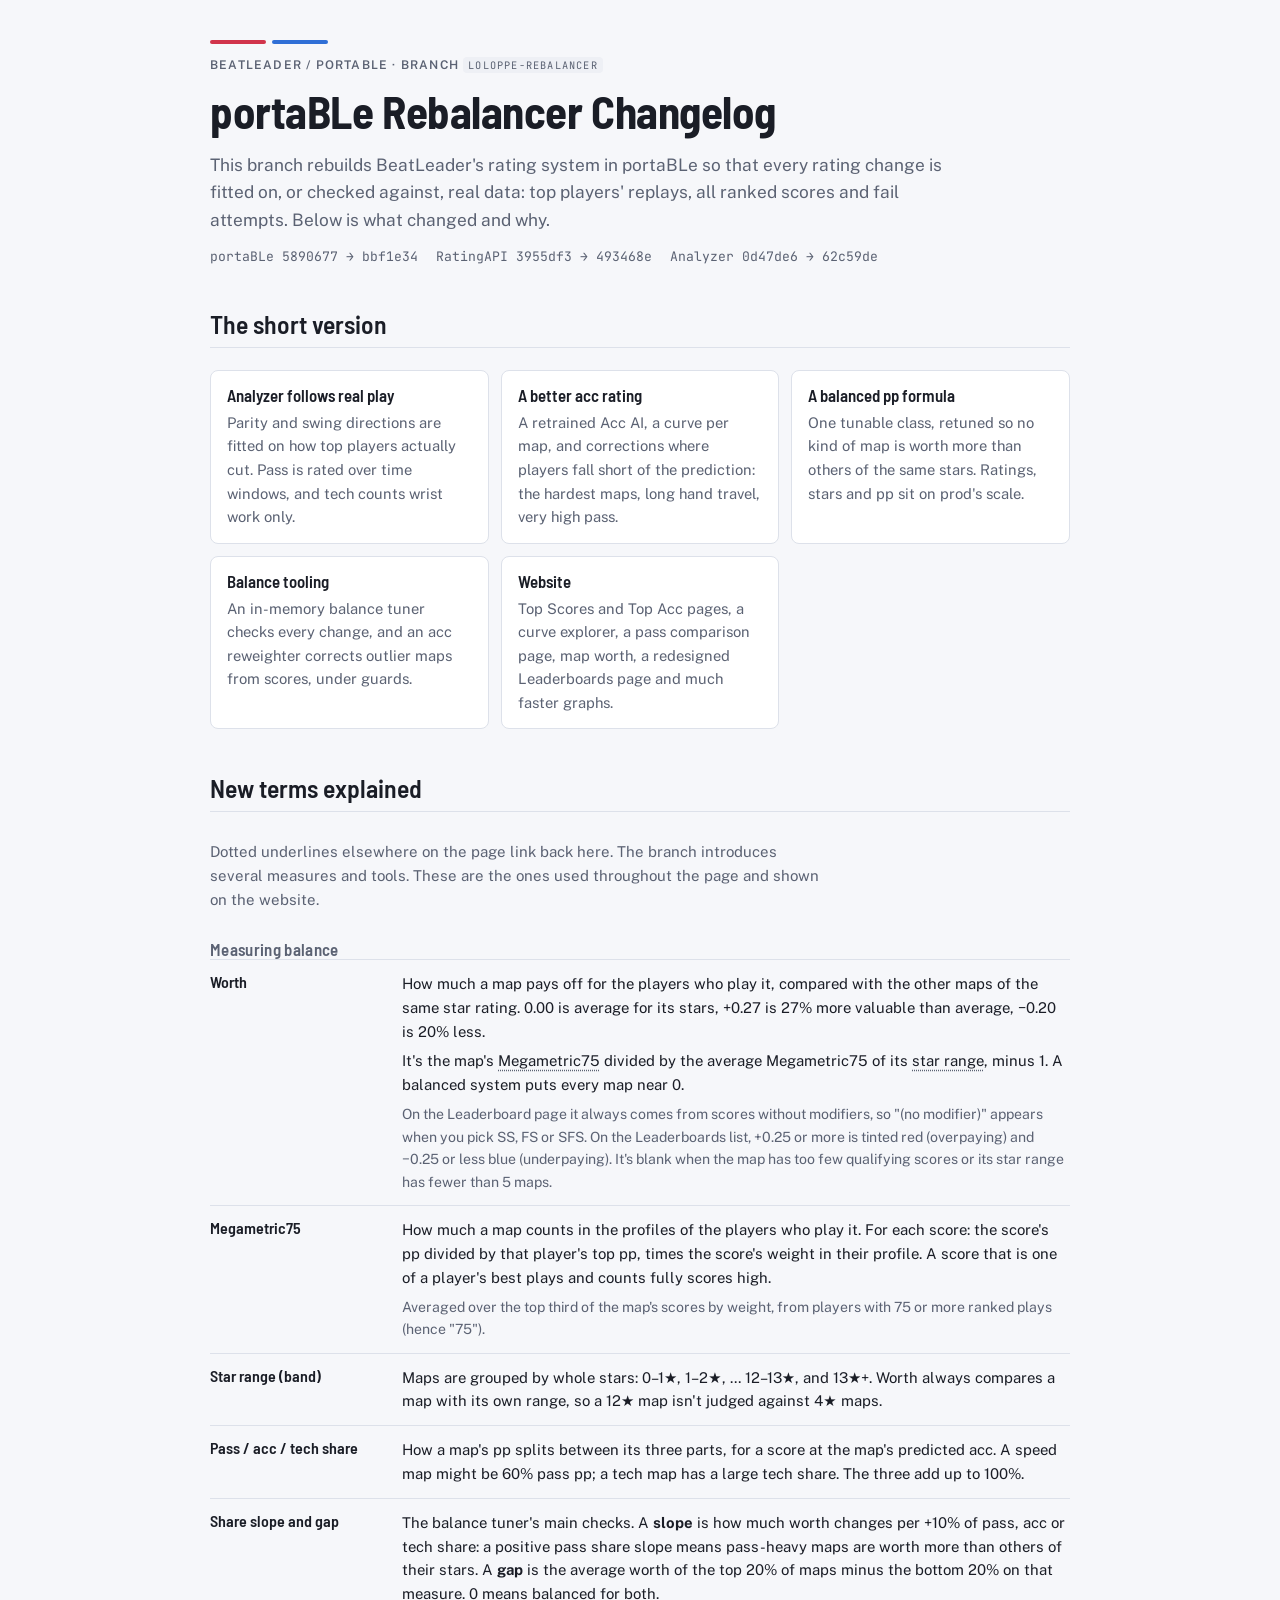
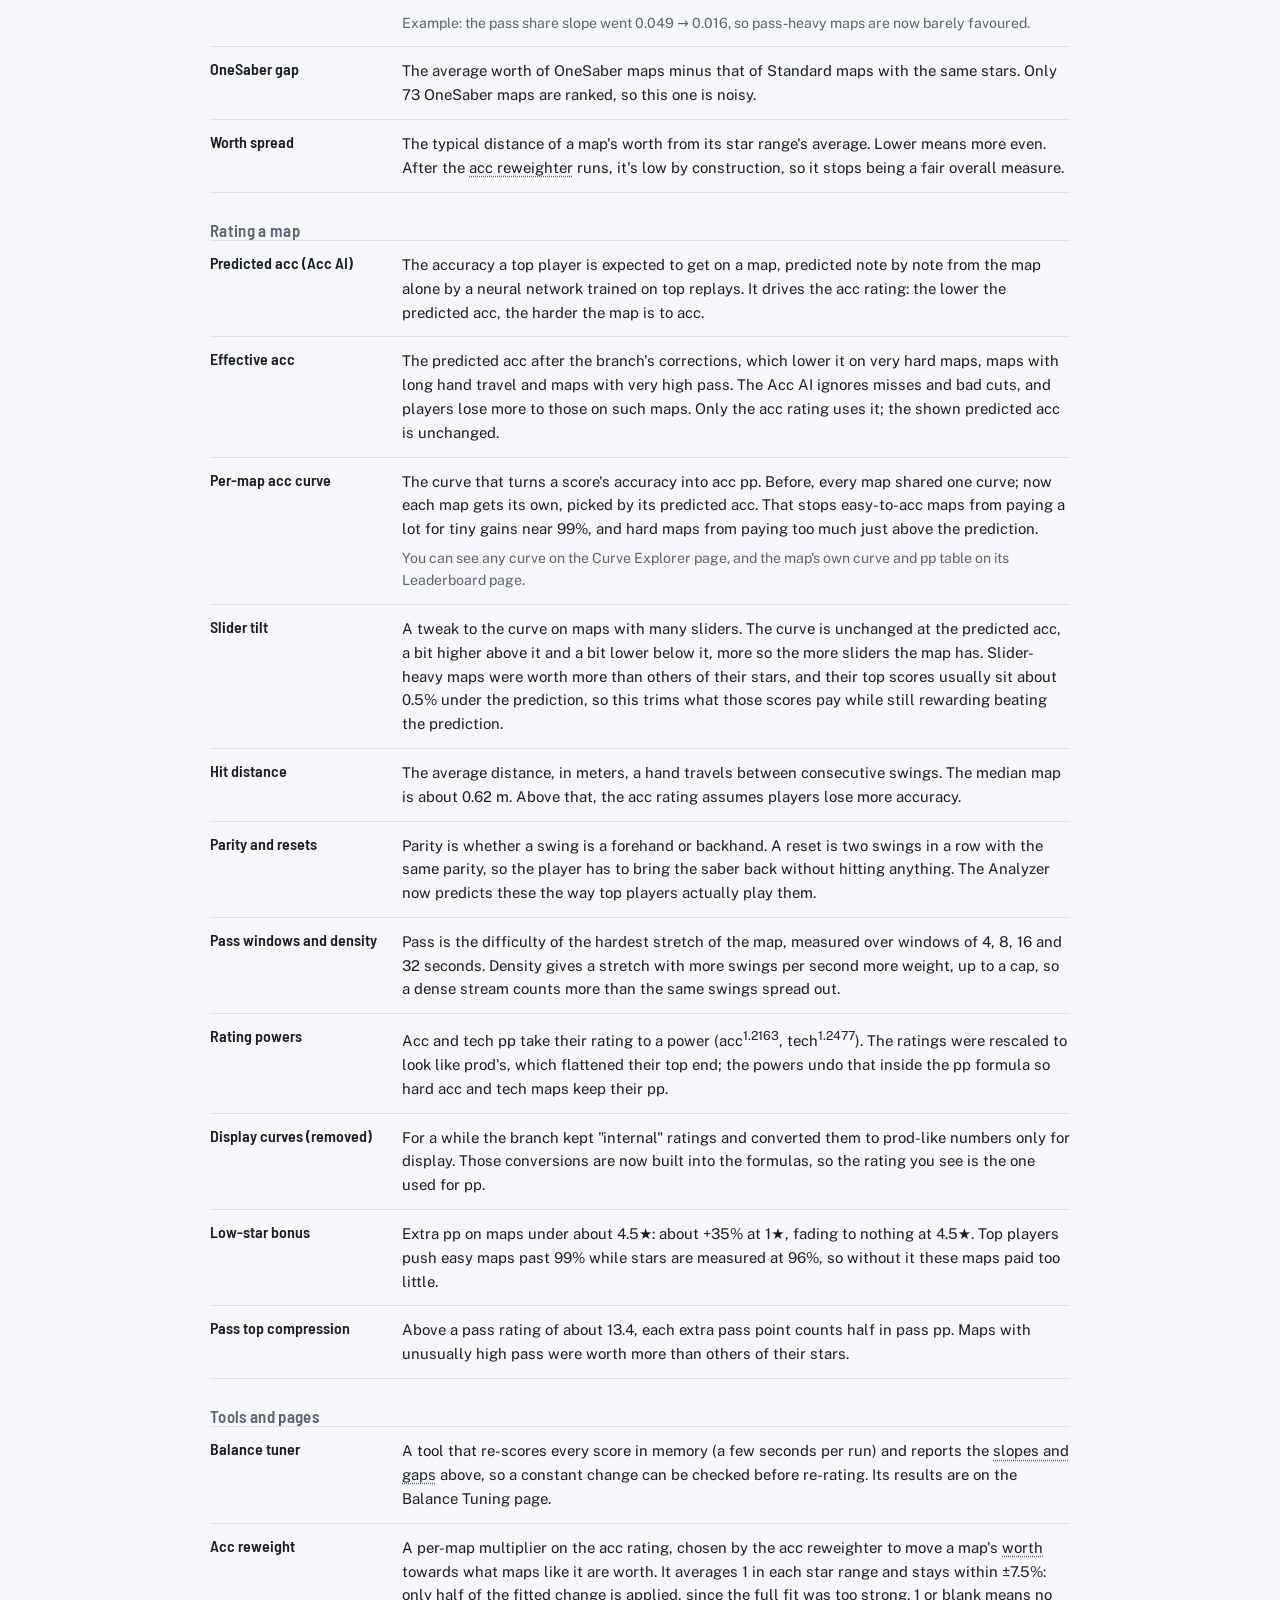
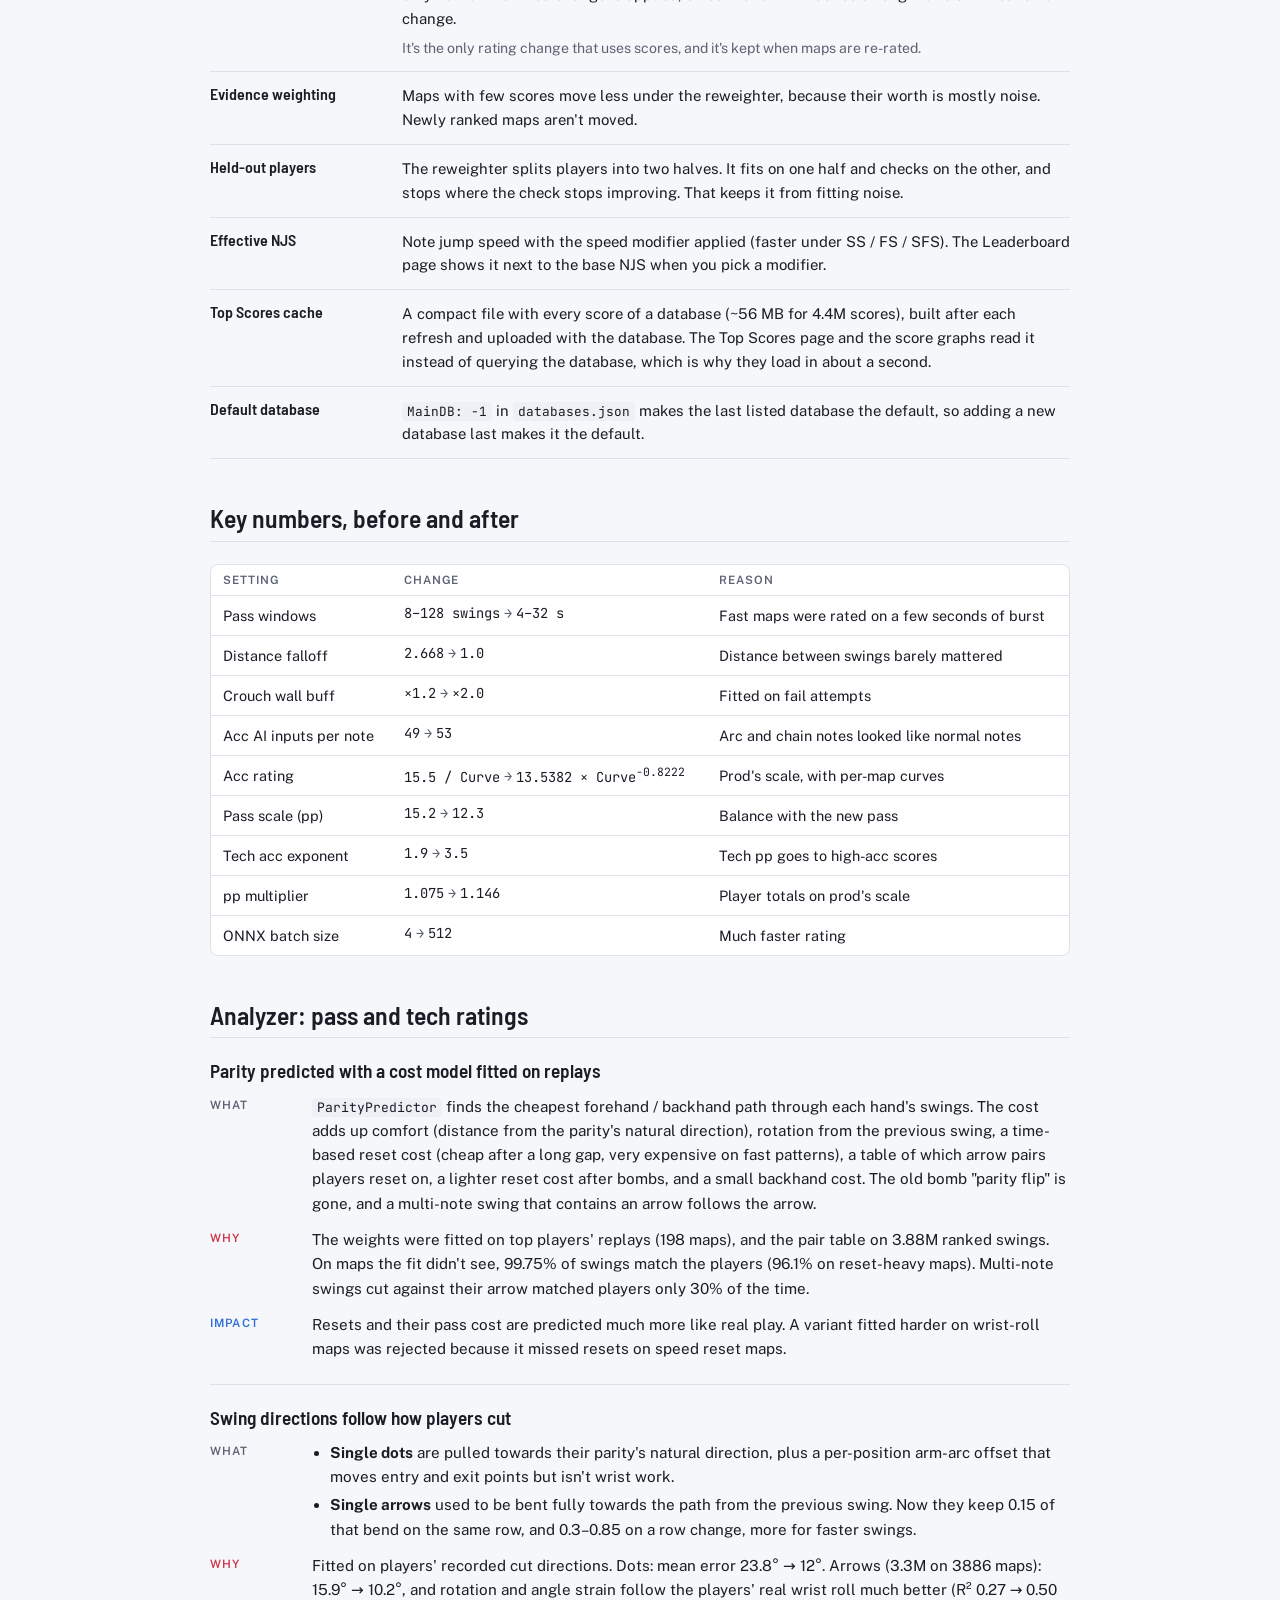
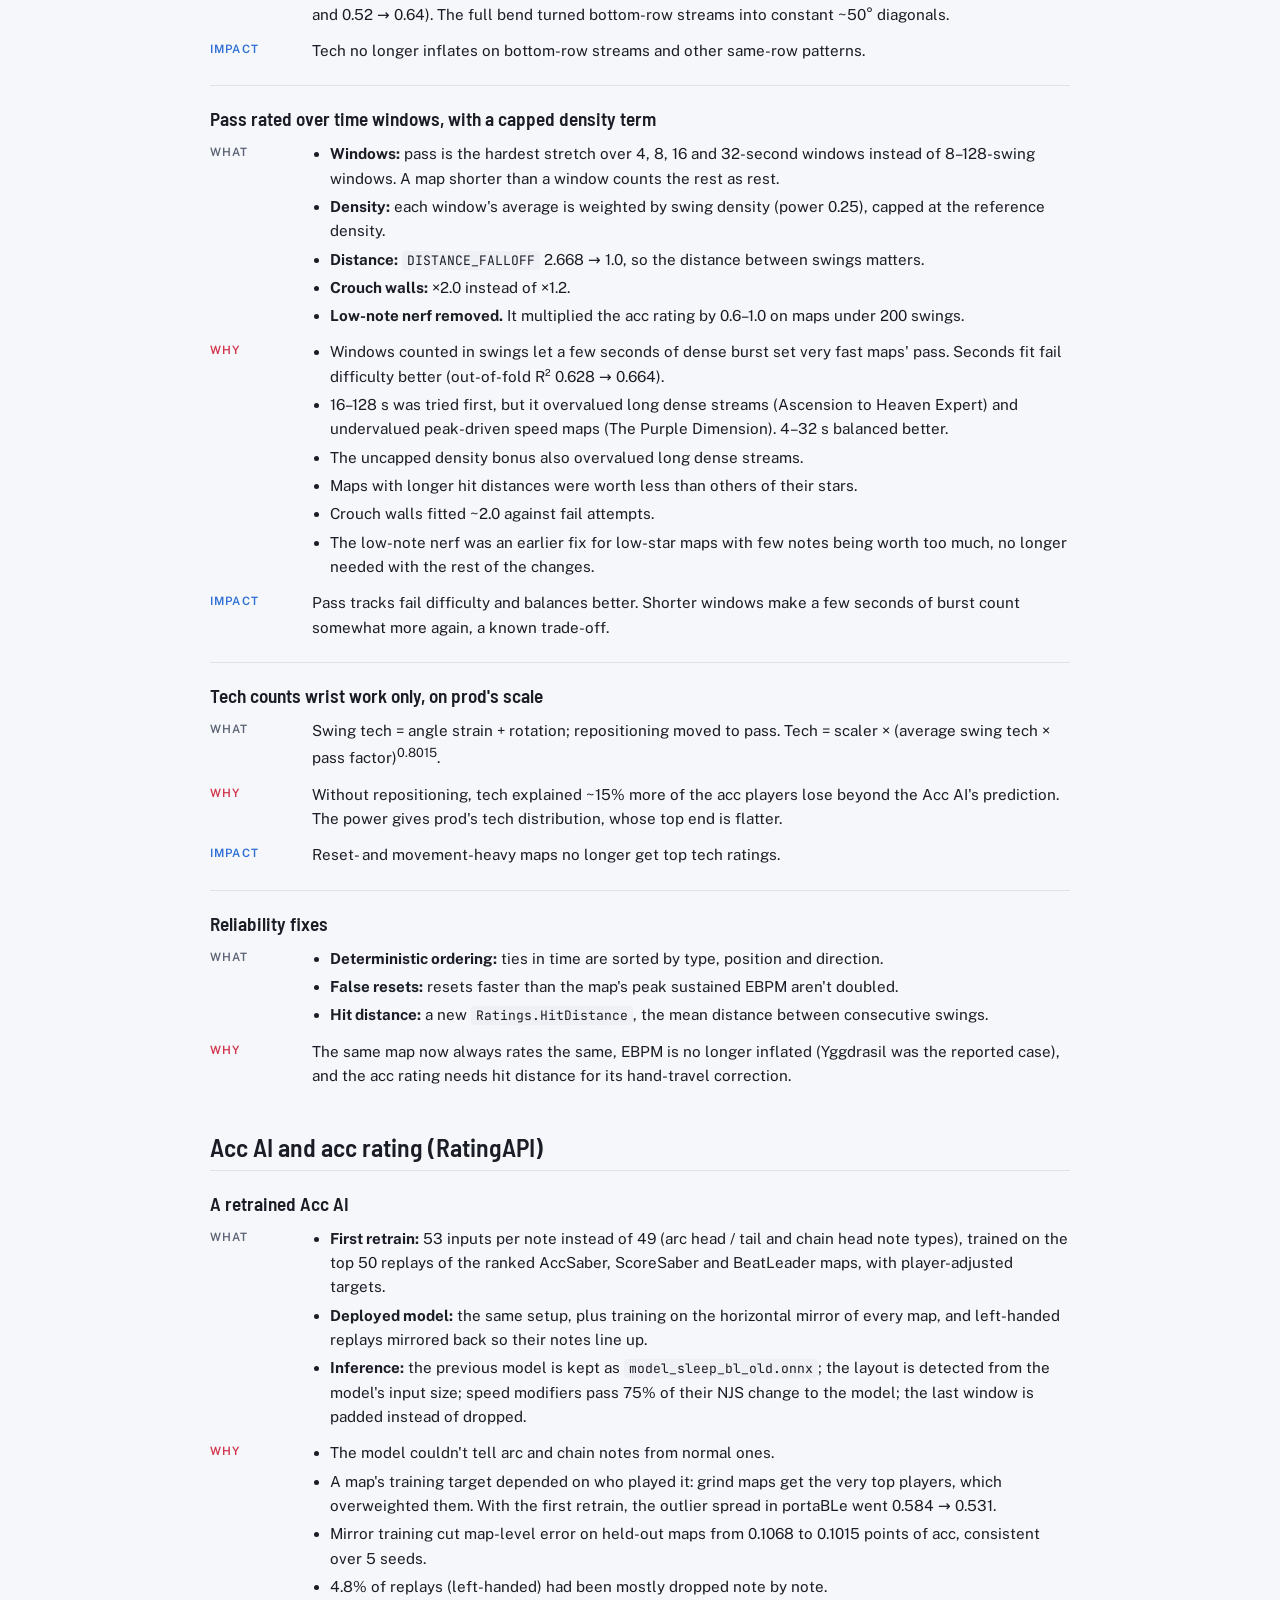
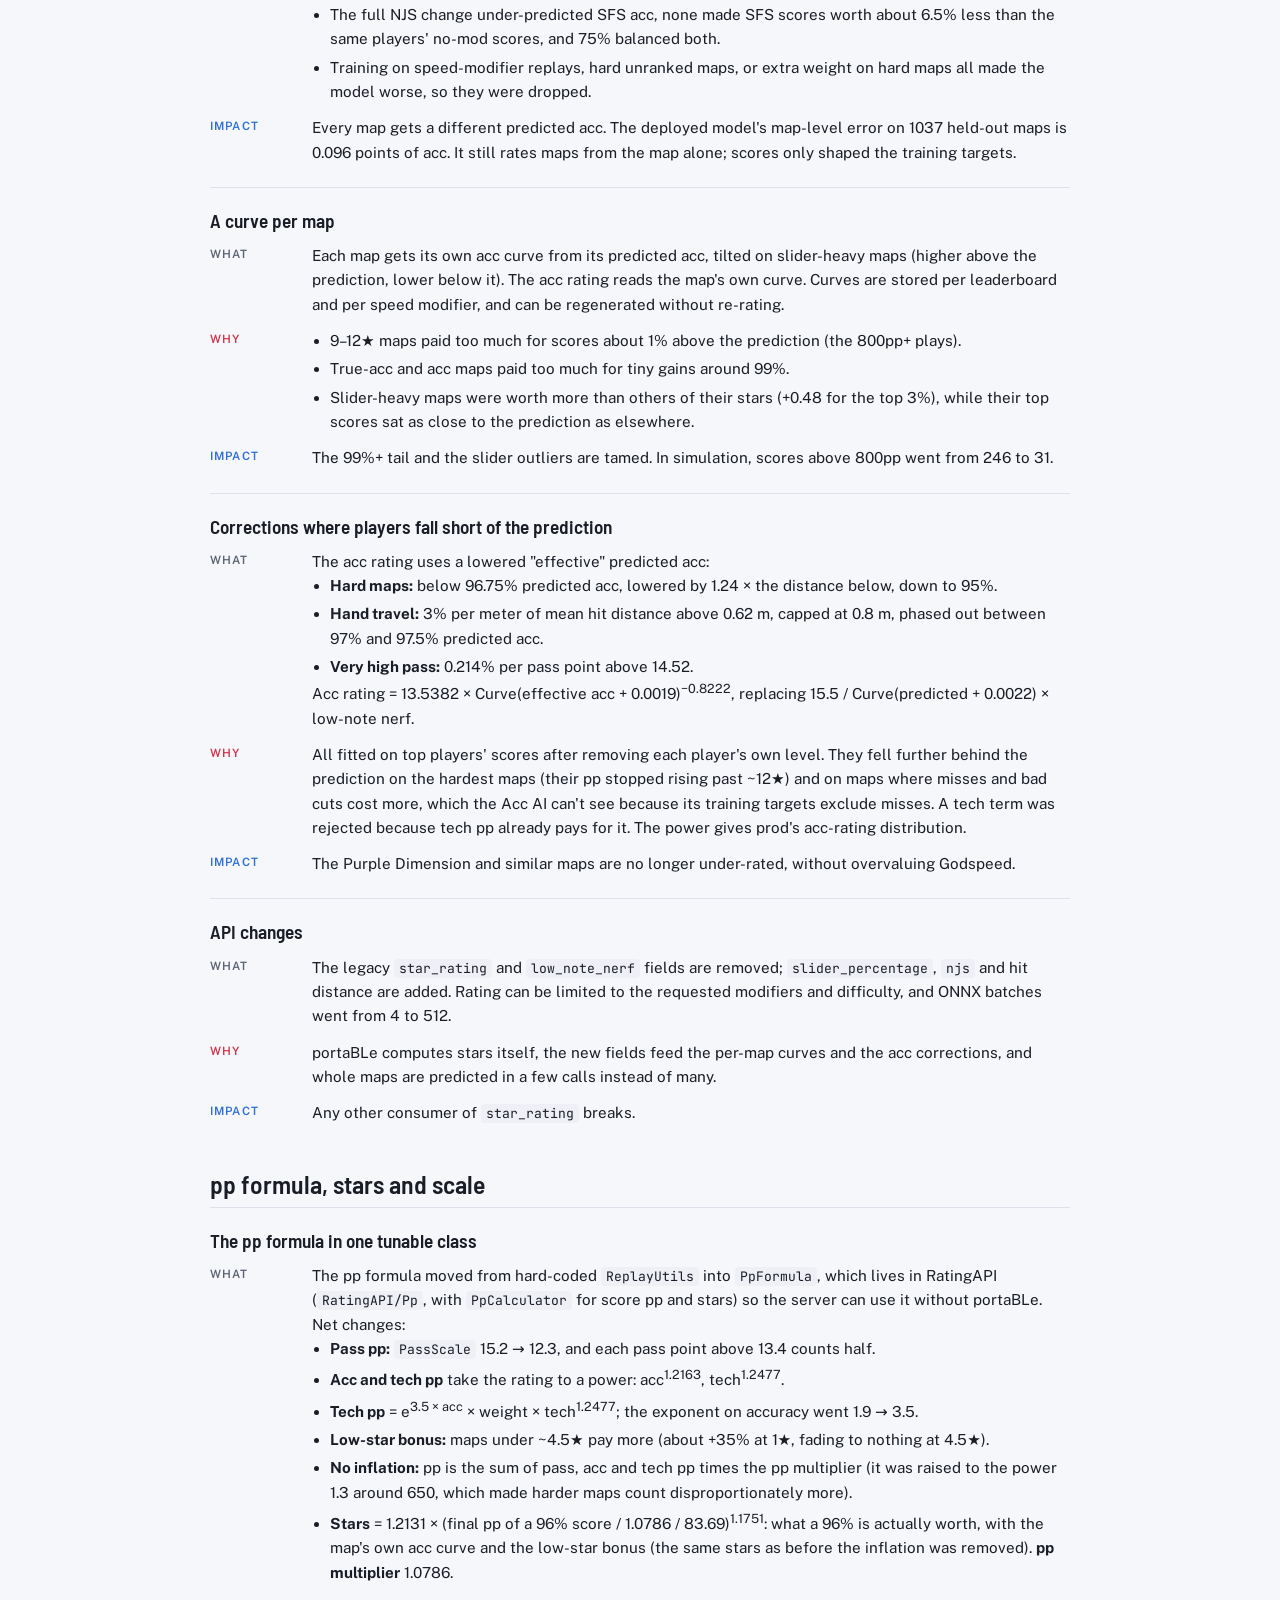
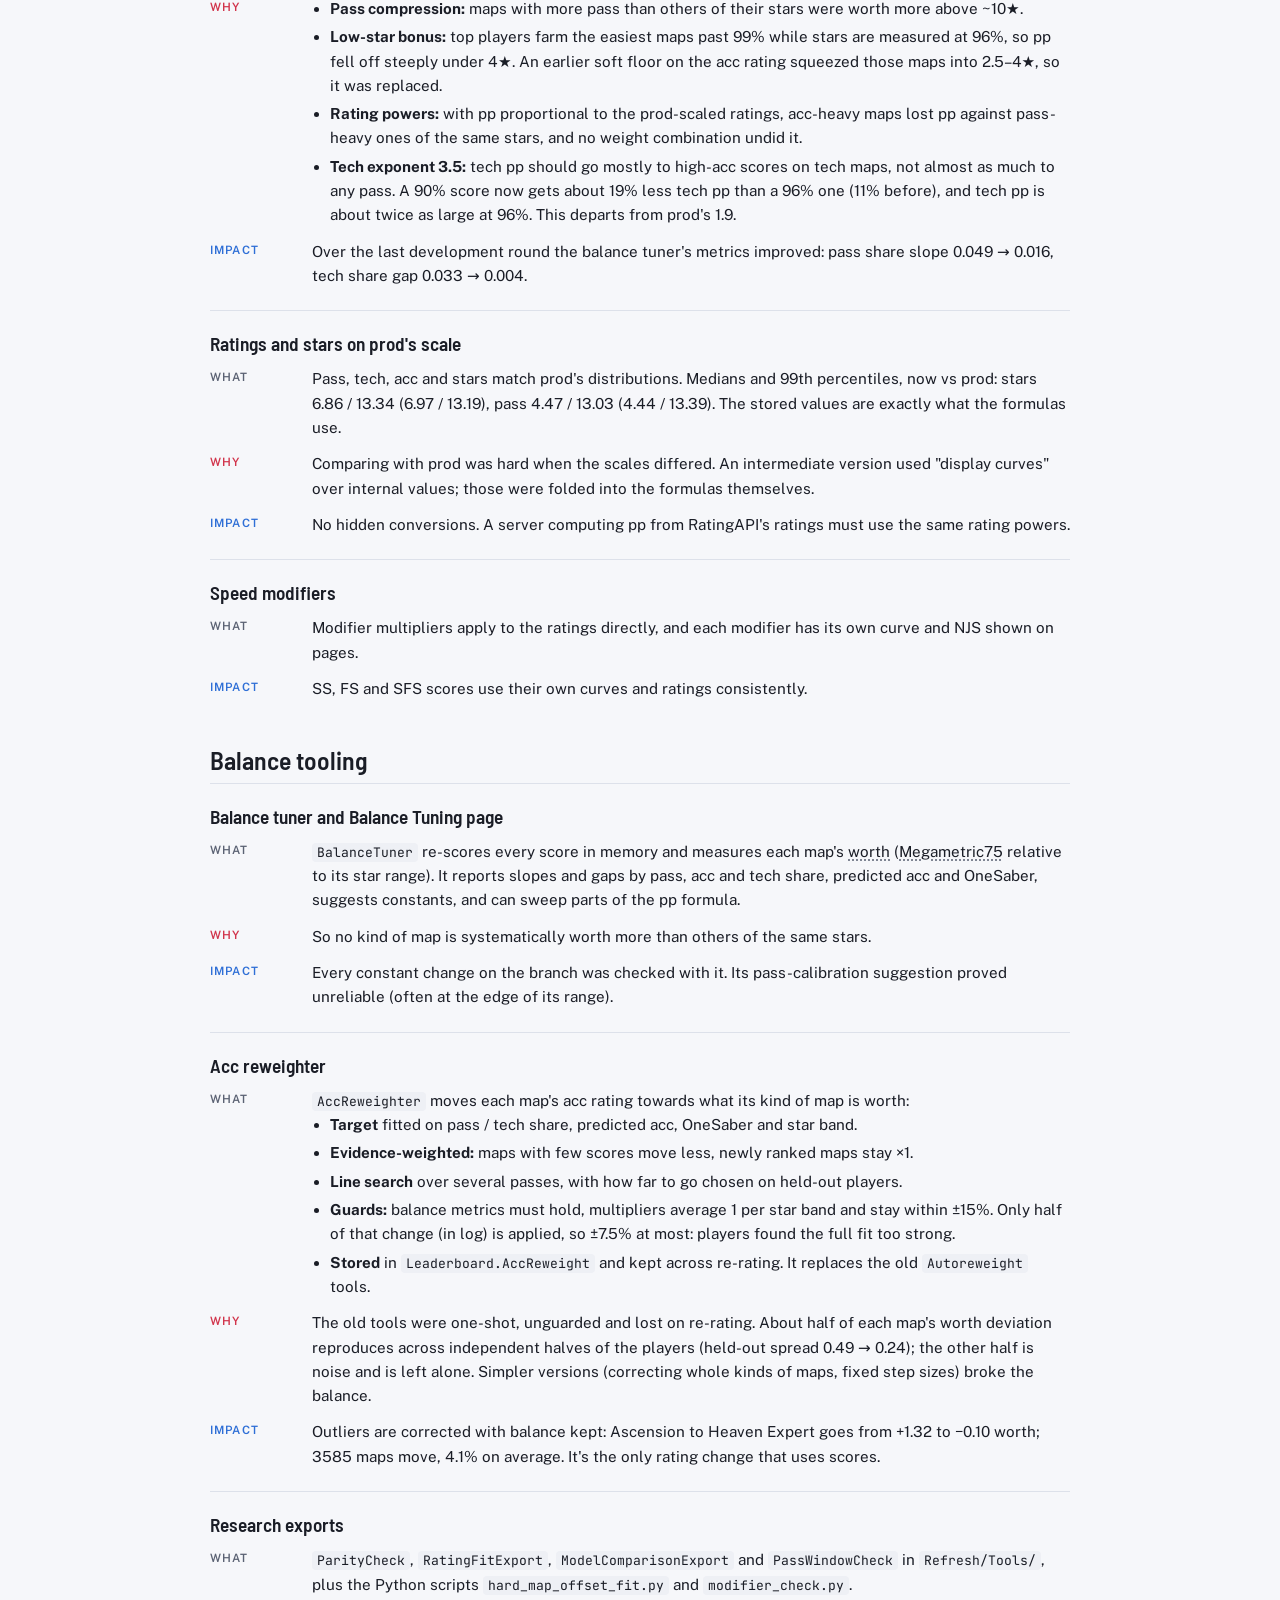
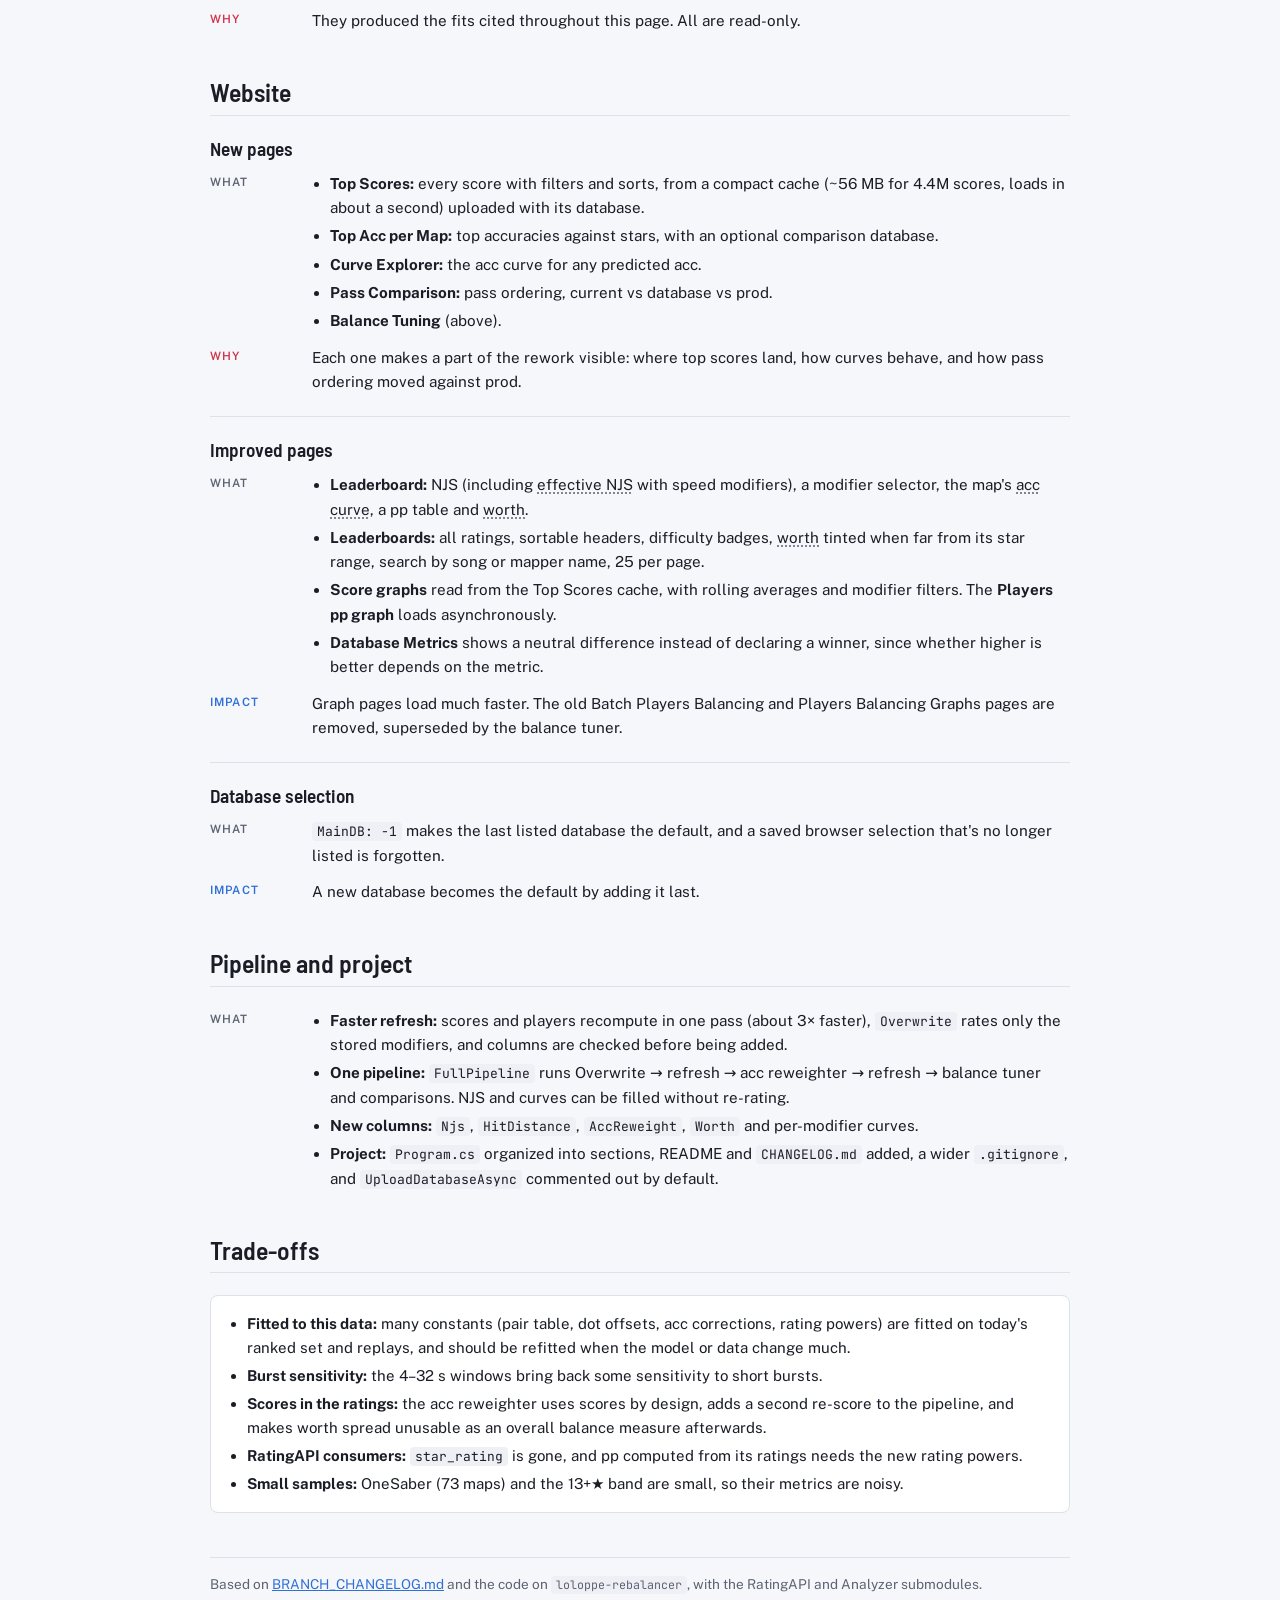
==== portaBLe-rebalancer-changelog.html @ 263dc0ba "Smooth worth reference, reweighter halved + guard fix, rebalance for linear pp, mapper search" ====
<!doctype html>
<html lang="en">
<head>
<meta charset="utf-8">
<meta name="viewport" content="width=device-width, initial-scale=1, viewport-fit=cover">
<title>portaBLe Rebalancer Changelog</title>
<link rel="preconnect" href="https://fonts.googleapis.com">
<link rel="stylesheet" href="https://fonts.googleapis.com/css2?family=Barlow+Semi+Condensed:wght@500;600;700&family=Public+Sans:wght@400;500;600&family=JetBrains+Mono:wght@400;500&display=swap">
<style>
/* Layout: one reading column; an overview and a before/after table up top, then each change as What / Why / Impact. */
:root {
  --bg: #f6f7fa;
  --surface: #ffffff;
  --fg: #1a1d26;
  --muted: #5b6273;
  --line: #dde1ea;
  --red: #d1344b;      /* left saber */
  --blue: #2f6fd6;     /* right saber */
  --code-bg: #eef0f5;
  --display: "Barlow Semi Condensed", "Arial Narrow", system-ui, sans-serif;
  --body: "Public Sans", system-ui, -apple-system, "Segoe UI", sans-serif;
  --mono: "JetBrains Mono", ui-monospace, SFMono-Regular, Menlo, monospace;
}
@media (prefers-color-scheme: dark) { :root:not([data-theme="light"]) {
  --bg: #11131a; --surface: #181b24; --fg: #e6e8ef; --muted: #9aa1b2; --line: #2a2f3c;
  --red: #ff6b7f; --blue: #6fa3ff; --code-bg: #20242f; color-scheme: dark; } }
:root[data-theme="dark"] {
  --bg: #11131a; --surface: #181b24; --fg: #e6e8ef; --muted: #9aa1b2; --line: #2a2f3c;
  --red: #ff6b7f; --blue: #6fa3ff; --code-bg: #20242f; color-scheme: dark; }

body { background: var(--bg); color: var(--fg); font: 15px/1.6 var(--body); }
.wrap { max-width: 860px; margin: 0 auto; padding-block: 40px 72px;
  padding-left: max(16px, env(safe-area-inset-left, 0px)); padding-right: max(16px, env(safe-area-inset-right, 0px));
  display: grid; gap: 44px; }
h1, h2, h3 { font-family: var(--display); text-wrap: balance; margin: 0; line-height: 1.15; }
h1 { font-size: clamp(2rem, 5vw, 2.8rem); font-weight: 700; letter-spacing: -0.01em; }
h2 { font-size: 1.6rem; font-weight: 600; padding-bottom: 8px; border-bottom: 1px solid var(--line); }
h3 { font-size: 1.2rem; font-weight: 600; }
p { margin: 0; max-width: 68ch; }
ul { margin: 0; padding-left: 18px; display: grid; gap: 4px; }
code { font: 0.86em var(--mono); background: var(--code-bg); padding: 1px 5px; border-radius: 4px; overflow-wrap: anywhere; }
a { color: var(--blue); }
a:focus-visible { outline: 2px solid var(--blue); outline-offset: 2px; }
.eyebrow { font: 600 0.75rem var(--body); letter-spacing: 0.1em; text-transform: uppercase; color: var(--muted); }
.sabers { display: flex; gap: 6px; }
.sabers span { height: 4px; width: 56px; border-radius: 2px; }
.sabers span:first-child { background: var(--red); } .sabers span:last-child { background: var(--blue); }

header { display: grid; gap: 14px; }
.lede { font-size: 1.08rem; color: var(--muted); }
.ranges { display: flex; flex-wrap: wrap; gap: 6px 18px; font: 0.82rem var(--mono); color: var(--muted); }

section { display: grid; gap: 22px; min-width: 0; }
.intro { color: var(--muted); }

.headlines { display: grid; grid-template-columns: repeat(auto-fit, minmax(240px, 1fr)); gap: 12px; }
.headlines div { background: var(--surface); border: 1px solid var(--line); border-radius: 8px; padding: 14px 16px; display: grid; gap: 6px; align-content: start; min-width: 0; }
.headlines b { font: 600 1.05rem var(--display); }
.headlines p { font-size: 0.92rem; color: var(--muted); }

.table-wrap { overflow-x: auto; border: 1px solid var(--line); border-radius: 8px; background: var(--surface); }
table { border-collapse: collapse; width: 100%; font-size: 0.9rem; min-width: 560px; }
th, td { text-align: left; padding: 8px 12px; border-bottom: 1px solid var(--line); vertical-align: top; }
th { font: 600 0.72rem var(--body); letter-spacing: 0.08em; text-transform: uppercase; color: var(--muted); }
tr:last-child td { border-bottom: 0; }
td.num { font: 0.86rem var(--mono); font-variant-numeric: tabular-nums; white-space: nowrap; }
td.num .arrow { color: var(--muted); padding: 0 4px; }

.change { display: grid; gap: 12px; padding-bottom: 22px; border-bottom: 1px solid var(--line); }
.change:last-child { border-bottom: 0; padding-bottom: 0; }
.change .refs { font: 0.78rem var(--mono); color: var(--muted); }
.row { display: grid; grid-template-columns: 5.5rem 1fr; gap: 14px; min-width: 0; }
.row > div { min-width: 0; font-size: 0.95rem; }
.label { font: 600 0.72rem var(--body); letter-spacing: 0.1em; text-transform: uppercase; padding-top: 3px; }
.label.what { color: var(--muted); }
.label.why { color: var(--red); }
.label.impact { color: var(--blue); }
@media (max-width: 560px) { .row { grid-template-columns: 1fr; gap: 4px; } }

.glossary { display: grid; gap: 28px; }
.glossary h3 { font-size: 1.05rem; color: var(--muted); letter-spacing: 0.02em; }
.terms { display: grid; gap: 0; margin: 0; border-top: 1px solid var(--line); }
.terms > div { display: grid; grid-template-columns: 11rem 1fr; gap: 4px 16px; padding: 12px 0; border-bottom: 1px solid var(--line); min-width: 0; }
.terms dt { font: 600 1rem var(--display); }
.terms dd { margin: 0; min-width: 0; font-size: 0.93rem; display: grid; gap: 6px; }
.terms dd .eg { color: var(--muted); font-size: 0.88rem; }
.terms > div:target { background: var(--code-bg); }
@media (max-width: 560px) { .terms > div { grid-template-columns: 1fr; } }
a.term { color: inherit; text-decoration: underline dotted var(--muted); text-underline-offset: 3px; }
.tradeoffs { background: var(--surface); border: 1px solid var(--line); border-radius: 8px; padding: 16px 18px; }
footer { font-size: 0.85rem; color: var(--muted); border-top: 1px solid var(--line); padding-top: 16px; }
</style>
<style>body{margin:0}img{max-width:100%}</style>
</head>
<body>

<div class="wrap">
<header>
  <div class="sabers" aria-hidden="true"><span></span><span></span></div>
  <div class="eyebrow">BeatLeader / portaBLe · branch <code>loloppe-rebalancer</code></div>
  <h1>portaBLe Rebalancer Changelog</h1>
  <p class="lede">This branch rebuilds BeatLeader's rating system in portaBLe so that every rating change is fitted on, or checked against, real data: top players' replays, all ranked scores and fail attempts. Below is what changed and why.</p>
  <div class="ranges"><span>portaBLe 5890677 → bbf1e34</span><span>RatingAPI 3955df3 → 493468e</span><span>Analyzer 0d47de6 → 62c59de</span></div>
</header>

<section aria-labelledby="o">
  <h2 id="o">The short version</h2>
  <div class="headlines">
    <div><b>Analyzer follows real play</b><p>Parity and swing directions are fitted on how top players actually cut. Pass is rated over time windows, and tech counts wrist work only.</p></div>
    <div><b>A better acc rating</b><p>A retrained Acc AI, a curve per map, and corrections where players fall short of the prediction: the hardest maps, long hand travel, very high pass.</p></div>
    <div><b>A balanced pp formula</b><p>One tunable class, retuned so no kind of map is worth more than others of the same stars. Ratings, stars and pp sit on prod's scale.</p></div>
    <div><b>Balance tooling</b><p>An in-memory balance tuner checks every change, and an acc reweighter corrects outlier maps from scores, under guards.</p></div>
    <div><b>Website</b><p>Top Scores and Top Acc pages, a curve explorer, a pass comparison page, map worth, a redesigned Leaderboards page and much faster graphs.</p></div>
  </div>
</section>

<section aria-labelledby="g" class="glossary">
  <h2 id="g">New terms explained</h2>
  <p class="intro">Dotted underlines elsewhere on the page link back here. The branch introduces several measures and tools. These are the ones used throughout the page and shown on the website.</p>

  <div>
    <h3>Measuring balance</h3>
    <dl class="terms">
      <div id="worth"><dt>Worth</dt><dd>
        <span>How much a map pays off for the players who play it, compared with the other maps of the same star rating. 0.00 is average for its stars, +0.27 is 27% more valuable than average, −0.20 is 20% less.</span>
        <span>It's the map's <a class="term" href="#megametric">Megametric75</a> divided by the average Megametric75 of its <a class="term" href="#star-range">star range</a>, minus 1. A balanced system puts every map near 0.</span>
        <span class="eg">On the Leaderboard page it always comes from scores without modifiers, so "(no modifier)" appears when you pick SS, FS or SFS. On the Leaderboards list, +0.25 or more is tinted red (overpaying) and −0.25 or less blue (underpaying). It's blank when the map has too few qualifying scores or its star range has fewer than 5 maps.</span></dd></div>
      <div id="megametric"><dt>Megametric75</dt><dd>
        <span>How much a map counts in the profiles of the players who play it. For each score: the score's pp divided by that player's top pp, times the score's weight in their profile. A score that is one of a player's best plays and counts fully scores high.</span>
        <span class="eg">Averaged over the top third of the map's scores by weight, from players with 75 or more ranked plays (hence "75").</span></dd></div>
      <div id="star-range"><dt>Star range (band)</dt><dd>
        <span>Maps are grouped by whole stars: 0–1★, 1–2★, … 12–13★, and 13★+. Worth always compares a map with its own range, so a 12★ map isn't judged against 4★ maps.</span></dd></div>
      <div id="shares"><dt>Pass / acc / tech share</dt><dd>
        <span>How a map's pp splits between its three parts, for a score at the map's predicted acc. A speed map might be 60% pass pp; a tech map has a large tech share. The three add up to 100%.</span></dd></div>
      <div id="slopes"><dt>Share slope and gap</dt><dd>
        <span>The balance tuner's main checks. A <b>slope</b> is how much worth changes per +10% of pass, acc or tech share: a positive pass share slope means pass-heavy maps are worth more than others of their stars. A <b>gap</b> is the average worth of the top 20% of maps minus the bottom 20% on that measure. 0 means balanced for both.</span>
        <span class="eg">Example: the pass share slope went 0.049 → 0.016, so pass-heavy maps are now barely favoured.</span></dd></div>
      <div id="onesaber-gap"><dt>OneSaber gap</dt><dd>
        <span>The average worth of OneSaber maps minus that of Standard maps with the same stars. Only 73 OneSaber maps are ranked, so this one is noisy.</span></dd></div>
      <div id="spread"><dt>Worth spread</dt><dd>
        <span>The typical distance of a map's worth from its star range's average. Lower means more even. After the <a class="term" href="#reweight">acc reweighter</a> runs, it's low by construction, so it stops being a fair overall measure.</span></dd></div>
    </dl>
  </div>

  <div>
    <h3>Rating a map</h3>
    <dl class="terms">
      <div id="predicted-acc"><dt>Predicted acc (Acc AI)</dt><dd>
        <span>The accuracy a top player is expected to get on a map, predicted note by note from the map alone by a neural network trained on top replays. It drives the acc rating: the lower the predicted acc, the harder the map is to acc.</span></dd></div>
      <div id="effective-acc"><dt>Effective acc</dt><dd>
        <span>The predicted acc after the branch's corrections, which lower it on very hard maps, maps with long hand travel and maps with very high pass. The Acc AI ignores misses and bad cuts, and players lose more to those on such maps. Only the acc rating uses it; the shown predicted acc is unchanged.</span></dd></div>
      <div id="curve"><dt>Per-map acc curve</dt><dd>
        <span>The curve that turns a score's accuracy into acc pp. Before, every map shared one curve; now each map gets its own, picked by its predicted acc. That stops easy-to-acc maps from paying a lot for tiny gains near 99%, and hard maps from paying too much just above the prediction.</span>
        <span class="eg">You can see any curve on the Curve Explorer page, and the map's own curve and pp table on its Leaderboard page.</span></dd></div>
      <div id="tilt"><dt>Slider tilt</dt><dd>
        <span>A tweak to the curve on maps with many sliders. The curve is unchanged at the predicted acc, a bit higher above it and a bit lower below it, more so the more sliders the map has. Slider-heavy maps were worth more than others of their stars, and their top scores usually sit about 0.5% under the prediction, so this trims what those scores pay while still rewarding beating the prediction.</span></dd></div>
      <div id="hit-distance"><dt>Hit distance</dt><dd>
        <span>The average distance, in meters, a hand travels between consecutive swings. The median map is about 0.62 m. Above that, the acc rating assumes players lose more accuracy.</span></dd></div>
      <div id="parity"><dt>Parity and resets</dt><dd>
        <span>Parity is whether a swing is a forehand or backhand. A reset is two swings in a row with the same parity, so the player has to bring the saber back without hitting anything. The Analyzer now predicts these the way top players actually play them.</span></dd></div>
      <div id="windows"><dt>Pass windows and density</dt><dd>
        <span>Pass is the difficulty of the hardest stretch of the map, measured over windows of 4, 8, 16 and 32 seconds. Density gives a stretch with more swings per second more weight, up to a cap, so a dense stream counts more than the same swings spread out.</span></dd></div>
      <div id="powers"><dt>Rating powers</dt><dd>
        <span>Acc and tech pp take their rating to a power (acc<sup>1.2163</sup>, tech<sup>1.2477</sup>). The ratings were rescaled to look like prod's, which flattened their top end; the powers undo that inside the pp formula so hard acc and tech maps keep their pp.</span></dd></div>
      <div id="display-curves"><dt>Display curves (removed)</dt><dd>
        <span>For a while the branch kept "internal" ratings and converted them to prod-like numbers only for display. Those conversions are now built into the formulas, so the rating you see is the one used for pp.</span></dd></div>
      <div id="low-star"><dt>Low-star bonus</dt><dd>
        <span>Extra pp on maps under about 4.5★: about +35% at 1★, fading to nothing at 4.5★. Top players push easy maps past 99% while stars are measured at 96%, so without it these maps paid too little.</span></dd></div>
      <div id="compression"><dt>Pass top compression</dt><dd>
        <span>Above a pass rating of about 13.4, each extra pass point counts half in pass pp. Maps with unusually high pass were worth more than others of their stars.</span></dd></div>
    </dl>
  </div>

  <div>
    <h3>Tools and pages</h3>
    <dl class="terms">
      <div id="tuner"><dt>Balance tuner</dt><dd>
        <span>A tool that re-scores every score in memory (a few seconds per run) and reports the <a class="term" href="#slopes">slopes and gaps</a> above, so a constant change can be checked before re-rating. Its results are on the Balance Tuning page.</span></dd></div>
      <div id="reweight"><dt>Acc reweight</dt><dd>
        <span>A per-map multiplier on the acc rating, chosen by the acc reweighter to move a map's <a class="term" href="#worth">worth</a> towards what maps like it are worth. It averages 1 in each star range and stays within ±7.5%: only half of the fitted change is applied, since the full fit was too strong. 1 or blank means no change.</span>
        <span class="eg">It's the only rating change that uses scores, and it's kept when maps are re-rated.</span></dd></div>
      <div id="evidence"><dt>Evidence weighting</dt><dd>
        <span>Maps with few scores move less under the reweighter, because their worth is mostly noise. Newly ranked maps aren't moved.</span></dd></div>
      <div id="held-out"><dt>Held-out players</dt><dd>
        <span>The reweighter splits players into two halves. It fits on one half and checks on the other, and stops where the check stops improving. That keeps it from fitting noise.</span></dd></div>
      <div id="effective-njs"><dt>Effective NJS</dt><dd>
        <span>Note jump speed with the speed modifier applied (faster under SS / FS / SFS). The Leaderboard page shows it next to the base NJS when you pick a modifier.</span></dd></div>
      <div id="cache"><dt>Top Scores cache</dt><dd>
        <span>A compact file with every score of a database (~56 MB for 4.4M scores), built after each refresh and uploaded with the database. The Top Scores page and the score graphs read it instead of querying the database, which is why they load in about a second.</span></dd></div>
      <div id="maindb"><dt>Default database</dt><dd>
        <span><code>MainDB: -1</code> in <code>databases.json</code> makes the last listed database the default, so adding a new database last makes it the default.</span></dd></div>
    </dl>
  </div>
</section>

<section aria-labelledby="k">
  <h2 id="k">Key numbers, before and after</h2>
  <div class="table-wrap">
    <table>
      <thead><tr><th>Setting</th><th>Change</th><th>Reason</th></tr></thead>
      <tbody>
        <tr><td>Pass windows</td><td class="num">8–128 swings<span class="arrow">→</span>4–32 s</td><td>Fast maps were rated on a few seconds of burst</td></tr>
        <tr><td>Distance falloff</td><td class="num">2.668<span class="arrow">→</span>1.0</td><td>Distance between swings barely mattered</td></tr>
        <tr><td>Crouch wall buff</td><td class="num">×1.2<span class="arrow">→</span>×2.0</td><td>Fitted on fail attempts</td></tr>
        <tr><td>Acc AI inputs per note</td><td class="num">49<span class="arrow">→</span>53</td><td>Arc and chain notes looked like normal notes</td></tr>
        <tr><td>Acc rating</td><td class="num">15.5 / Curve<span class="arrow">→</span>13.5382 × Curve<sup>−0.8222</sup></td><td>Prod's scale, with per-map curves</td></tr>
        <tr><td>Pass scale (pp)</td><td class="num">15.2<span class="arrow">→</span>12.3</td><td>Balance with the new pass</td></tr>
        <tr><td>Tech acc exponent</td><td class="num">1.9<span class="arrow">→</span>3.5</td><td>Tech pp goes to high-acc scores</td></tr>
        <tr><td>pp multiplier</td><td class="num">1.075<span class="arrow">→</span>1.146</td><td>Player totals on prod's scale</td></tr>
        <tr><td>ONNX batch size</td><td class="num">4<span class="arrow">→</span>512</td><td>Much faster rating</td></tr>
      </tbody>
    </table>
  </div>
</section>

<section aria-labelledby="a">
  <h2 id="a">Analyzer: pass and tech ratings</h2>

  <article class="change">
    <h3>Parity predicted with a cost model fitted on replays</h3>
    <div class="row"><span class="label what">What</span><div><code>ParityPredictor</code> finds the cheapest forehand / backhand path through each hand's swings. The cost adds up comfort (distance from the parity's natural direction), rotation from the previous swing, a time-based reset cost (cheap after a long gap, very expensive on fast patterns), a table of which arrow pairs players reset on, a lighter reset cost after bombs, and a small backhand cost. The old bomb "parity flip" is gone, and a multi-note swing that contains an arrow follows the arrow.</div></div>
    <div class="row"><span class="label why">Why</span><div>The weights were fitted on top players' replays (198 maps), and the pair table on 3.88M ranked swings. On maps the fit didn't see, 99.75% of swings match the players (96.1% on reset-heavy maps). Multi-note swings cut against their arrow matched players only 30% of the time.</div></div>
    <div class="row"><span class="label impact">Impact</span><div>Resets and their pass cost are predicted much more like real play. A variant fitted harder on wrist-roll maps was rejected because it missed resets on speed reset maps.</div></div>
  </article>

  <article class="change">
    <h3>Swing directions follow how players cut</h3>
    <div class="row"><span class="label what">What</span><div><ul>
      <li><b>Single dots</b> are pulled towards their parity's natural direction, plus a per-position arm-arc offset that moves entry and exit points but isn't wrist work.</li>
      <li><b>Single arrows</b> used to be bent fully towards the path from the previous swing. Now they keep 0.15 of that bend on the same row, and 0.3–0.85 on a row change, more for faster swings.</li></ul></div></div>
    <div class="row"><span class="label why">Why</span><div>Fitted on players' recorded cut directions. Dots: mean error 23.8° → 12°. Arrows (3.3M on 3886 maps): 15.9° → 10.2°, and rotation and angle strain follow the players' real wrist roll much better (R² 0.27 → 0.50 and 0.52 → 0.64). The full bend turned bottom-row streams into constant ~50° diagonals.</div></div>
    <div class="row"><span class="label impact">Impact</span><div>Tech no longer inflates on bottom-row streams and other same-row patterns.</div></div>
  </article>

  <article class="change">
    <h3>Pass rated over time windows, with a capped density term</h3>
    <div class="row"><span class="label what">What</span><div><ul>
      <li><b>Windows:</b> pass is the hardest stretch over 4, 8, 16 and 32-second windows instead of 8–128-swing windows. A map shorter than a window counts the rest as rest.</li>
      <li><b>Density:</b> each window's average is weighted by swing density (power 0.25), capped at the reference density.</li>
      <li><b>Distance:</b> <code>DISTANCE_FALLOFF</code> 2.668 → 1.0, so the distance between swings matters.</li>
      <li><b>Crouch walls:</b> ×2.0 instead of ×1.2.</li>
      <li><b>Low-note nerf removed.</b> It multiplied the acc rating by 0.6–1.0 on maps under 200 swings.</li></ul></div></div>
    <div class="row"><span class="label why">Why</span><div><ul>
      <li>Windows counted in swings let a few seconds of dense burst set very fast maps' pass. Seconds fit fail difficulty better (out-of-fold R² 0.628 → 0.664).</li>
      <li>16–128 s was tried first, but it overvalued long dense streams (Ascension to Heaven Expert) and undervalued peak-driven speed maps (The Purple Dimension). 4–32 s balanced better.</li>
      <li>The uncapped density bonus also overvalued long dense streams.</li>
      <li>Maps with longer hit distances were worth less than others of their stars.</li>
      <li>Crouch walls fitted ~2.0 against fail attempts.</li>
      <li>The low-note nerf was an earlier fix for low-star maps with few notes being worth too much, no longer needed with the rest of the changes.</li></ul></div></div>
    <div class="row"><span class="label impact">Impact</span><div>Pass tracks fail difficulty and balances better. Shorter windows make a few seconds of burst count somewhat more again, a known trade-off.</div></div>
  </article>

  <article class="change">
    <h3>Tech counts wrist work only, on prod's scale</h3>
    <div class="row"><span class="label what">What</span><div>Swing tech = angle strain + rotation; repositioning moved to pass. Tech = scaler × (average swing tech × pass factor)<sup>0.8015</sup>.</div></div>
    <div class="row"><span class="label why">Why</span><div>Without repositioning, tech explained ~15% more of the acc players lose beyond the Acc AI's prediction. The power gives prod's tech distribution, whose top end is flatter.</div></div>
    <div class="row"><span class="label impact">Impact</span><div>Reset- and movement-heavy maps no longer get top tech ratings.</div></div>
  </article>

  <article class="change">
    <h3>Reliability fixes</h3>
    <div class="row"><span class="label what">What</span><div><ul>
      <li><b>Deterministic ordering:</b> ties in time are sorted by type, position and direction.</li>
      <li><b>False resets:</b> resets faster than the map's peak sustained EBPM aren't doubled.</li>
      <li><b>Hit distance:</b> a new <code>Ratings.HitDistance</code>, the mean distance between consecutive swings.</li></ul></div></div>
    <div class="row"><span class="label why">Why</span><div>The same map now always rates the same, EBPM is no longer inflated (Yggdrasil was the reported case), and the acc rating needs hit distance for its hand-travel correction.</div></div>
  </article>
</section>

<section aria-labelledby="r">
  <h2 id="r">Acc AI and acc rating (RatingAPI)</h2>

  <article class="change">
    <h3>A retrained Acc AI</h3>
    <div class="row"><span class="label what">What</span><div><ul>
      <li><b>First retrain:</b> 53 inputs per note instead of 49 (arc head / tail and chain head note types), trained on the top 50 replays of the ranked AccSaber, ScoreSaber and BeatLeader maps, with player-adjusted targets.</li>
      <li><b>Deployed model:</b> the same setup, plus training on the horizontal mirror of every map, and left-handed replays mirrored back so their notes line up.</li>
      <li><b>Inference:</b> the previous model is kept as <code>model_sleep_bl_old.onnx</code>; the layout is detected from the model's input size; speed modifiers pass 75% of their NJS change to the model; the last window is padded instead of dropped.</li></ul></div></div>
    <div class="row"><span class="label why">Why</span><div><ul>
      <li>The model couldn't tell arc and chain notes from normal ones.</li>
      <li>A map's training target depended on who played it: grind maps get the very top players, which overweighted them. With the first retrain, the outlier spread in portaBLe went 0.584 → 0.531.</li>
      <li>Mirror training cut map-level error on held-out maps from 0.1068 to 0.1015 points of acc, consistent over 5 seeds.</li>
      <li>4.8% of replays (left-handed) had been mostly dropped note by note.</li>
      <li>The full NJS change under-predicted SFS acc, none made SFS scores worth about 6.5% less than the same players' no-mod scores, and 75% balanced both.</li>
      <li>Training on speed-modifier replays, hard unranked maps, or extra weight on hard maps all made the model worse, so they were dropped.</li></ul></div></div>
    <div class="row"><span class="label impact">Impact</span><div>Every map gets a different predicted acc. The deployed model's map-level error on 1037 held-out maps is 0.096 points of acc. It still rates maps from the map alone; scores only shaped the training targets.</div></div>
  </article>

  <article class="change">
    <h3>A curve per map</h3>
    <div class="row"><span class="label what">What</span><div>Each map gets its own acc curve from its predicted acc, tilted on slider-heavy maps (higher above the prediction, lower below it). The acc rating reads the map's own curve. Curves are stored per leaderboard and per speed modifier, and can be regenerated without re-rating.</div></div>
    <div class="row"><span class="label why">Why</span><div><ul>
      <li>9–12★ maps paid too much for scores about 1% above the prediction (the 800pp+ plays).</li>
      <li>True-acc and acc maps paid too much for tiny gains around 99%.</li>
      <li>Slider-heavy maps were worth more than others of their stars (+0.48 for the top 3%), while their top scores sat as close to the prediction as elsewhere.</li></ul></div></div>
    <div class="row"><span class="label impact">Impact</span><div>The 99%+ tail and the slider outliers are tamed. In simulation, scores above 800pp went from 246 to 31.</div></div>
  </article>

  <article class="change">
    <h3>Corrections where players fall short of the prediction</h3>
    <div class="row"><span class="label what">What</span><div>The acc rating uses a lowered "effective" predicted acc:<ul>
      <li><b>Hard maps:</b> below 96.75% predicted acc, lowered by 1.24 × the distance below, down to 95%.</li>
      <li><b>Hand travel:</b> 3% per meter of mean hit distance above 0.62 m, capped at 0.8 m, phased out between 97% and 97.5% predicted acc.</li>
      <li><b>Very high pass:</b> 0.214% per pass point above 14.52.</li></ul>
      Acc rating = 13.5382 × Curve(effective acc + 0.0019)<sup>−0.8222</sup>, replacing 15.5 / Curve(predicted + 0.0022) × low-note nerf.</div></div>
    <div class="row"><span class="label why">Why</span><div>All fitted on top players' scores after removing each player's own level. They fell further behind the prediction on the hardest maps (their pp stopped rising past ~12★) and on maps where misses and bad cuts cost more, which the Acc AI can't see because its training targets exclude misses. A tech term was rejected because tech pp already pays for it. The power gives prod's acc-rating distribution.</div></div>
    <div class="row"><span class="label impact">Impact</span><div>The Purple Dimension and similar maps are no longer under-rated, without overvaluing Godspeed.</div></div>
  </article>

  <article class="change">
    <h3>API changes</h3>
    <div class="row"><span class="label what">What</span><div>The legacy <code>star_rating</code> and <code>low_note_nerf</code> fields are removed; <code>slider_percentage</code>, <code>njs</code> and hit distance are added. Rating can be limited to the requested modifiers and difficulty, and ONNX batches went from 4 to 512.</div></div>
    <div class="row"><span class="label why">Why</span><div>portaBLe computes stars itself, the new fields feed the per-map curves and the acc corrections, and whole maps are predicted in a few calls instead of many.</div></div>
    <div class="row"><span class="label impact">Impact</span><div>Any other consumer of <code>star_rating</code> breaks.</div></div>
  </article>
</section>

<section aria-labelledby="p">
  <h2 id="p">pp formula, stars and scale</h2>

  <article class="change">
    <h3>The pp formula in one tunable class</h3>
    <div class="row"><span class="label what">What</span><div>The pp formula moved from hard-coded <code>ReplayUtils</code> into <code>PpFormula</code>, which lives in RatingAPI (<code>RatingAPI/Pp</code>, with <code>PpCalculator</code> for score pp and stars) so the server can use it without portaBLe. Net changes:<ul>
      <li><b>Pass pp:</b> <code>PassScale</code> 15.2 → 12.3, and each pass point above 13.4 counts half.</li>
      <li><b>Acc and tech pp</b> take the rating to a power: acc<sup>1.2163</sup>, tech<sup>1.2477</sup>.</li>
      <li><b>Tech pp</b> = e<sup>3.5 × acc</sup> × weight × tech<sup>1.2477</sup>; the exponent on accuracy went 1.9 → 3.5.</li>
      <li><b>Low-star bonus:</b> maps under ~4.5★ pay more (about +35% at 1★, fading to nothing at 4.5★).</li>
      <li><b>No inflation:</b> pp is the sum of pass, acc and tech pp times the pp multiplier (it was raised to the power 1.3 around 650, which made harder maps count disproportionately more).</li>
      <li><b>Stars</b> = 1.2131 × (final pp of a 96% score / 1.0786 / 83.69)<sup>1.1751</sup>: what a 96% is actually worth, with the map's own acc curve and the low-star bonus (the same stars as before the inflation was removed). <b>pp multiplier</b> 1.0786.</li></ul></div></div>
    <div class="row"><span class="label why">Why</span><div><ul>
      <li><b>Pass compression:</b> maps with more pass than others of their stars were worth more above ~10★.</li>
      <li><b>Low-star bonus:</b> top players farm the easiest maps past 99% while stars are measured at 96%, so pp fell off steeply under 4★. An earlier soft floor on the acc rating squeezed those maps into 2.5–4★, so it was replaced.</li>
      <li><b>Rating powers:</b> with pp proportional to the prod-scaled ratings, acc-heavy maps lost pp against pass-heavy ones of the same stars, and no weight combination undid it.</li>
      <li><b>Tech exponent 3.5:</b> tech pp should go mostly to high-acc scores on tech maps, not almost as much to any pass. A 90% score now gets about 19% less tech pp than a 96% one (11% before), and tech pp is about twice as large at 96%. This departs from prod's 1.9.</li></ul></div></div>
    <div class="row"><span class="label impact">Impact</span><div>Over the last development round the balance tuner's metrics improved: pass share slope 0.049 → 0.016, tech share gap 0.033 → 0.004.</div></div>
  </article>

  <article class="change">
    <h3>Ratings and stars on prod's scale</h3>
    <div class="row"><span class="label what">What</span><div>Pass, tech, acc and stars match prod's distributions. Medians and 99th percentiles, now vs prod: stars 6.86 / 13.34 (6.97 / 13.19), pass 4.47 / 13.03 (4.44 / 13.39). The stored values are exactly what the formulas use.</div></div>
    <div class="row"><span class="label why">Why</span><div>Comparing with prod was hard when the scales differed. An intermediate version used "display curves" over internal values; those were folded into the formulas themselves.</div></div>
    <div class="row"><span class="label impact">Impact</span><div>No hidden conversions. A server computing pp from RatingAPI's ratings must use the same rating powers.</div></div>
  </article>

  <article class="change">
    <h3>Speed modifiers</h3>
    <div class="row"><span class="label what">What</span><div>Modifier multipliers apply to the ratings directly, and each modifier has its own curve and NJS shown on pages.</div></div>
    <div class="row"><span class="label impact">Impact</span><div>SS, FS and SFS scores use their own curves and ratings consistently.</div></div>
  </article>
</section>

<section aria-labelledby="b">
  <h2 id="b">Balance tooling</h2>

  <article class="change">
    <h3>Balance tuner and Balance Tuning page</h3>
    <div class="row"><span class="label what">What</span><div><code>BalanceTuner</code> re-scores every score in memory and measures each map's <a class="term" href="#worth">worth</a> (<a class="term" href="#megametric">Megametric75</a> relative to its star range). It reports slopes and gaps by pass, acc and tech share, predicted acc and OneSaber, suggests constants, and can sweep parts of the pp formula.</div></div>
    <div class="row"><span class="label why">Why</span><div>So no kind of map is systematically worth more than others of the same stars.</div></div>
    <div class="row"><span class="label impact">Impact</span><div>Every constant change on the branch was checked with it. Its pass-calibration suggestion proved unreliable (often at the edge of its range).</div></div>
  </article>

  <article class="change">
    <h3>Acc reweighter</h3>
    <div class="row"><span class="label what">What</span><div><code>AccReweighter</code> moves each map's acc rating towards what its kind of map is worth:<ul>
      <li><b>Target</b> fitted on pass / tech share, predicted acc, OneSaber and star band.</li>
      <li><b>Evidence-weighted:</b> maps with few scores move less, newly ranked maps stay ×1.</li>
      <li><b>Line search</b> over several passes, with how far to go chosen on held-out players.</li>
      <li><b>Guards:</b> balance metrics must hold, multipliers average 1 per star band and stay within ±15%. Only half of that change (in log) is applied, so ±7.5% at most: players found the full fit too strong.</li>
      <li><b>Stored</b> in <code>Leaderboard.AccReweight</code> and kept across re-rating. It replaces the old <code>Autoreweight</code> tools.</li></ul></div></div>
    <div class="row"><span class="label why">Why</span><div>The old tools were one-shot, unguarded and lost on re-rating. About half of each map's worth deviation reproduces across independent halves of the players (held-out spread 0.49 → 0.24); the other half is noise and is left alone. Simpler versions (correcting whole kinds of maps, fixed step sizes) broke the balance.</div></div>
    <div class="row"><span class="label impact">Impact</span><div>Outliers are corrected with balance kept: Ascension to Heaven Expert goes from +1.32 to −0.10 worth; 3585 maps move, 4.1% on average. It's the only rating change that uses scores.</div></div>
  </article>

  <article class="change">
    <h3>Research exports</h3>
    <div class="row"><span class="label what">What</span><div><code>ParityCheck</code>, <code>RatingFitExport</code>, <code>ModelComparisonExport</code> and <code>PassWindowCheck</code> in <code>Refresh/Tools/</code>, plus the Python scripts <code>hard_map_offset_fit.py</code> and <code>modifier_check.py</code>.</div></div>
    <div class="row"><span class="label why">Why</span><div>They produced the fits cited throughout this page. All are read-only.</div></div>
  </article>
</section>

<section aria-labelledby="w">
  <h2 id="w">Website</h2>

  <article class="change">
    <h3>New pages</h3>
    <div class="row"><span class="label what">What</span><div><ul>
      <li><b>Top Scores:</b> every score with filters and sorts, from a compact cache (~56 MB for 4.4M scores, loads in about a second) uploaded with its database.</li>
      <li><b>Top Acc per Map:</b> top accuracies against stars, with an optional comparison database.</li>
      <li><b>Curve Explorer:</b> the acc curve for any predicted acc.</li>
      <li><b>Pass Comparison:</b> pass ordering, current vs database vs prod.</li>
      <li><b>Balance Tuning</b> (above).</li></ul></div></div>
    <div class="row"><span class="label why">Why</span><div>Each one makes a part of the rework visible: where top scores land, how curves behave, and how pass ordering moved against prod.</div></div>
  </article>

  <article class="change">
    <h3>Improved pages</h3>
    <div class="row"><span class="label what">What</span><div><ul>
      <li><b>Leaderboard:</b> NJS (including <a class="term" href="#effective-njs">effective NJS</a> with speed modifiers), a modifier selector, the map's <a class="term" href="#curve">acc curve</a>, a pp table and <a class="term" href="#worth">worth</a>.</li>
      <li><b>Leaderboards:</b> all ratings, sortable headers, difficulty badges, <a class="term" href="#worth">worth</a> tinted when far from its star range, search by song or mapper name, 25 per page.</li>
      <li><b>Score graphs</b> read from the Top Scores cache, with rolling averages and modifier filters. The <b>Players pp graph</b> loads asynchronously.</li>
      <li><b>Database Metrics</b> shows a neutral difference instead of declaring a winner, since whether higher is better depends on the metric.</li></ul></div></div>
    <div class="row"><span class="label impact">Impact</span><div>Graph pages load much faster. The old Batch Players Balancing and Players Balancing Graphs pages are removed, superseded by the balance tuner.</div></div>
  </article>

  <article class="change">
    <h3>Database selection</h3>
    <div class="row"><span class="label what">What</span><div><code>MainDB: -1</code> makes the last listed database the default, and a saved browser selection that's no longer listed is forgotten.</div></div>
    <div class="row"><span class="label impact">Impact</span><div>A new database becomes the default by adding it last.</div></div>
  </article>
</section>

<section aria-labelledby="x">
  <h2 id="x">Pipeline and project</h2>
  <article class="change">
    <div class="row"><span class="label what">What</span><div><ul>
      <li><b>Faster refresh:</b> scores and players recompute in one pass (about 3× faster), <code>Overwrite</code> rates only the stored modifiers, and columns are checked before being added.</li>
      <li><b>One pipeline:</b> <code>FullPipeline</code> runs Overwrite → refresh → acc reweighter → refresh → balance tuner and comparisons. NJS and curves can be filled without re-rating.</li>
      <li><b>New columns:</b> <code>Njs</code>, <code>HitDistance</code>, <code>AccReweight</code>, <code>Worth</code> and per-modifier curves.</li>
      <li><b>Project:</b> <code>Program.cs</code> organized into sections, README and <code>CHANGELOG.md</code> added, a wider <code>.gitignore</code>, and <code>UploadDatabaseAsync</code> commented out by default.</li></ul></div></div>
  </article>
</section>

<section aria-labelledby="t">
  <h2 id="t">Trade-offs</h2>
  <div class="tradeoffs">
    <ul>
      <li><b>Fitted to this data:</b> many constants (pair table, dot offsets, acc corrections, rating powers) are fitted on today's ranked set and replays, and should be refitted when the model or data change much.</li>
      <li><b>Burst sensitivity:</b> the 4–32 s windows bring back some sensitivity to short bursts.</li>
      <li><b>Scores in the ratings:</b> the acc reweighter uses scores by design, adds a second re-score to the pipeline, and makes worth spread unusable as an overall balance measure afterwards.</li>
      <li><b>RatingAPI consumers:</b> <code>star_rating</code> is gone, and pp computed from its ratings needs the new rating powers.</li>
      <li><b>Small samples:</b> OneSaber (73 maps) and the 13+★ band are small, so their metrics are noisy.</li>
    </ul>
  </div>
</section>

<footer>Based on <a href="https://github.com/BeatLeader/portaBLe/blob/loloppe-rebalancer/BRANCH_CHANGELOG.md">BRANCH_CHANGELOG.md</a> and the code on <code>loloppe-rebalancer</code>, with the RatingAPI and Analyzer submodules.</footer>
</div>
</body>
</html>
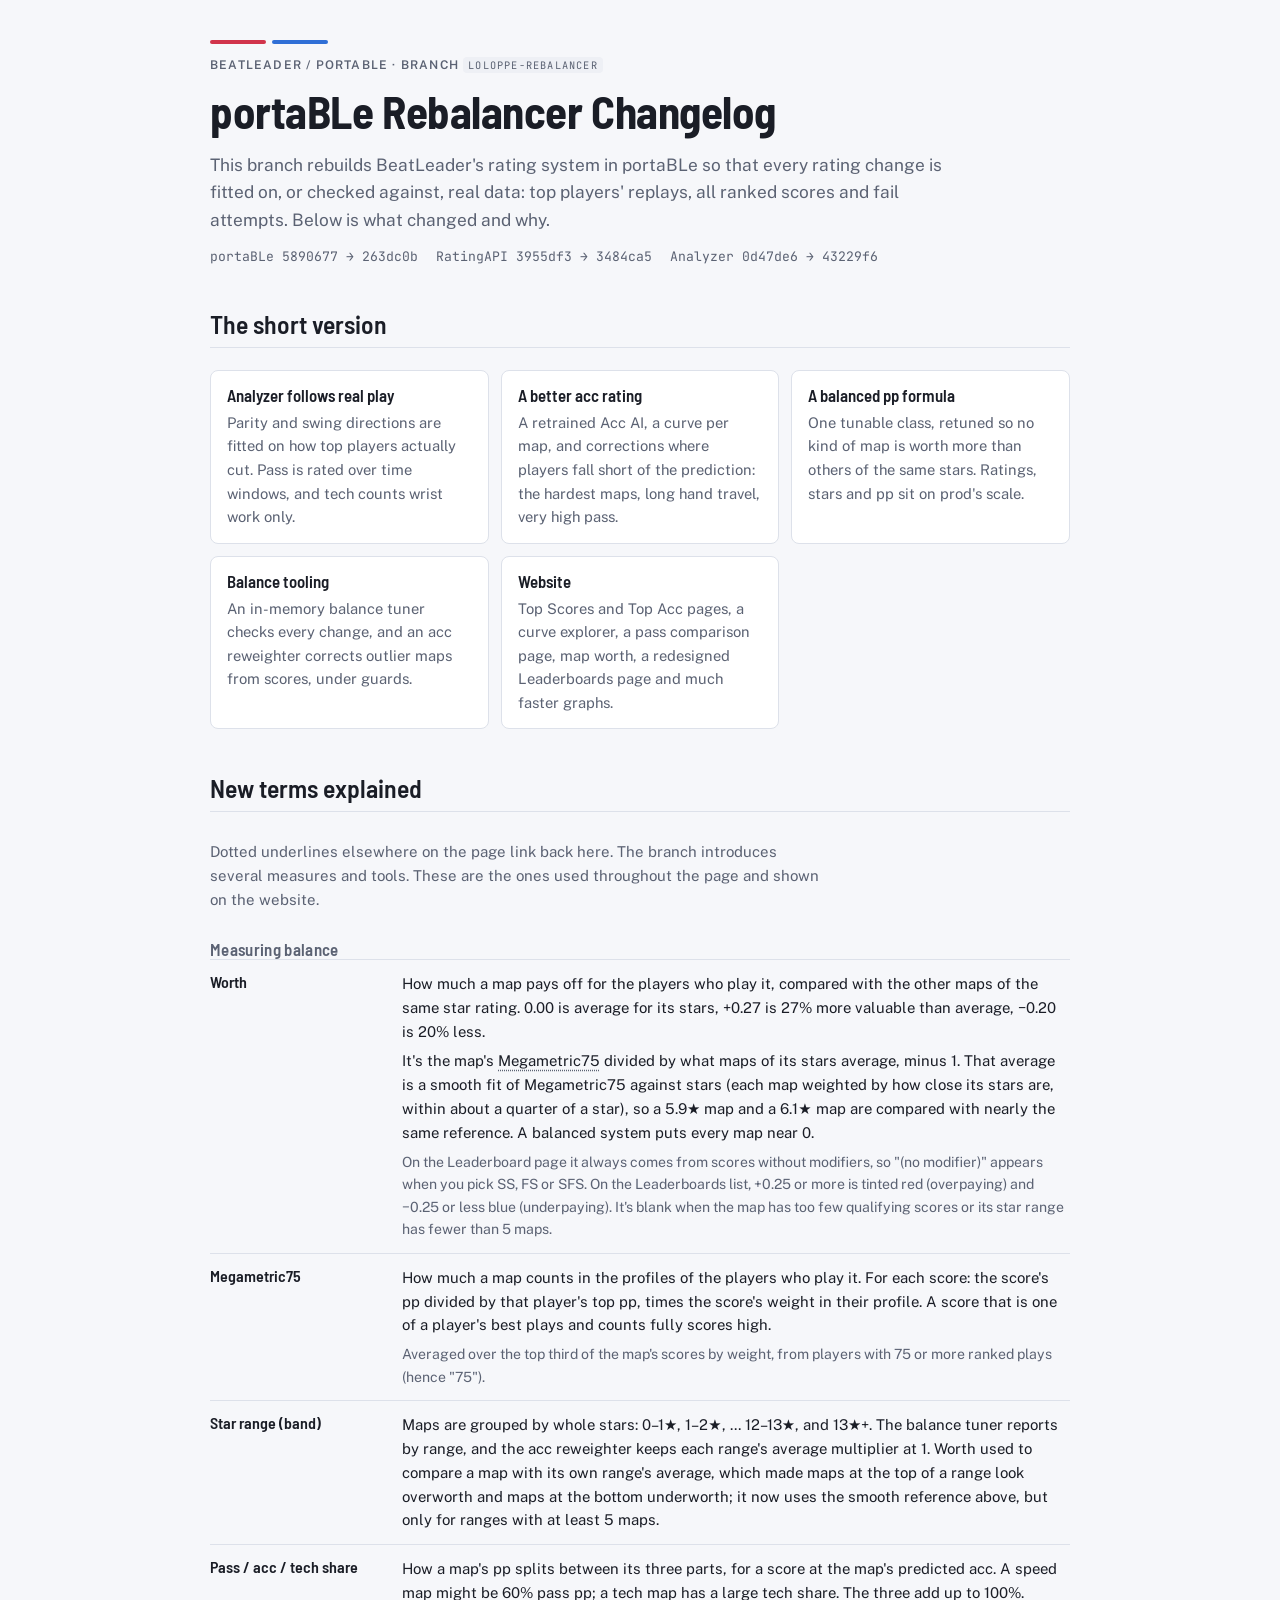
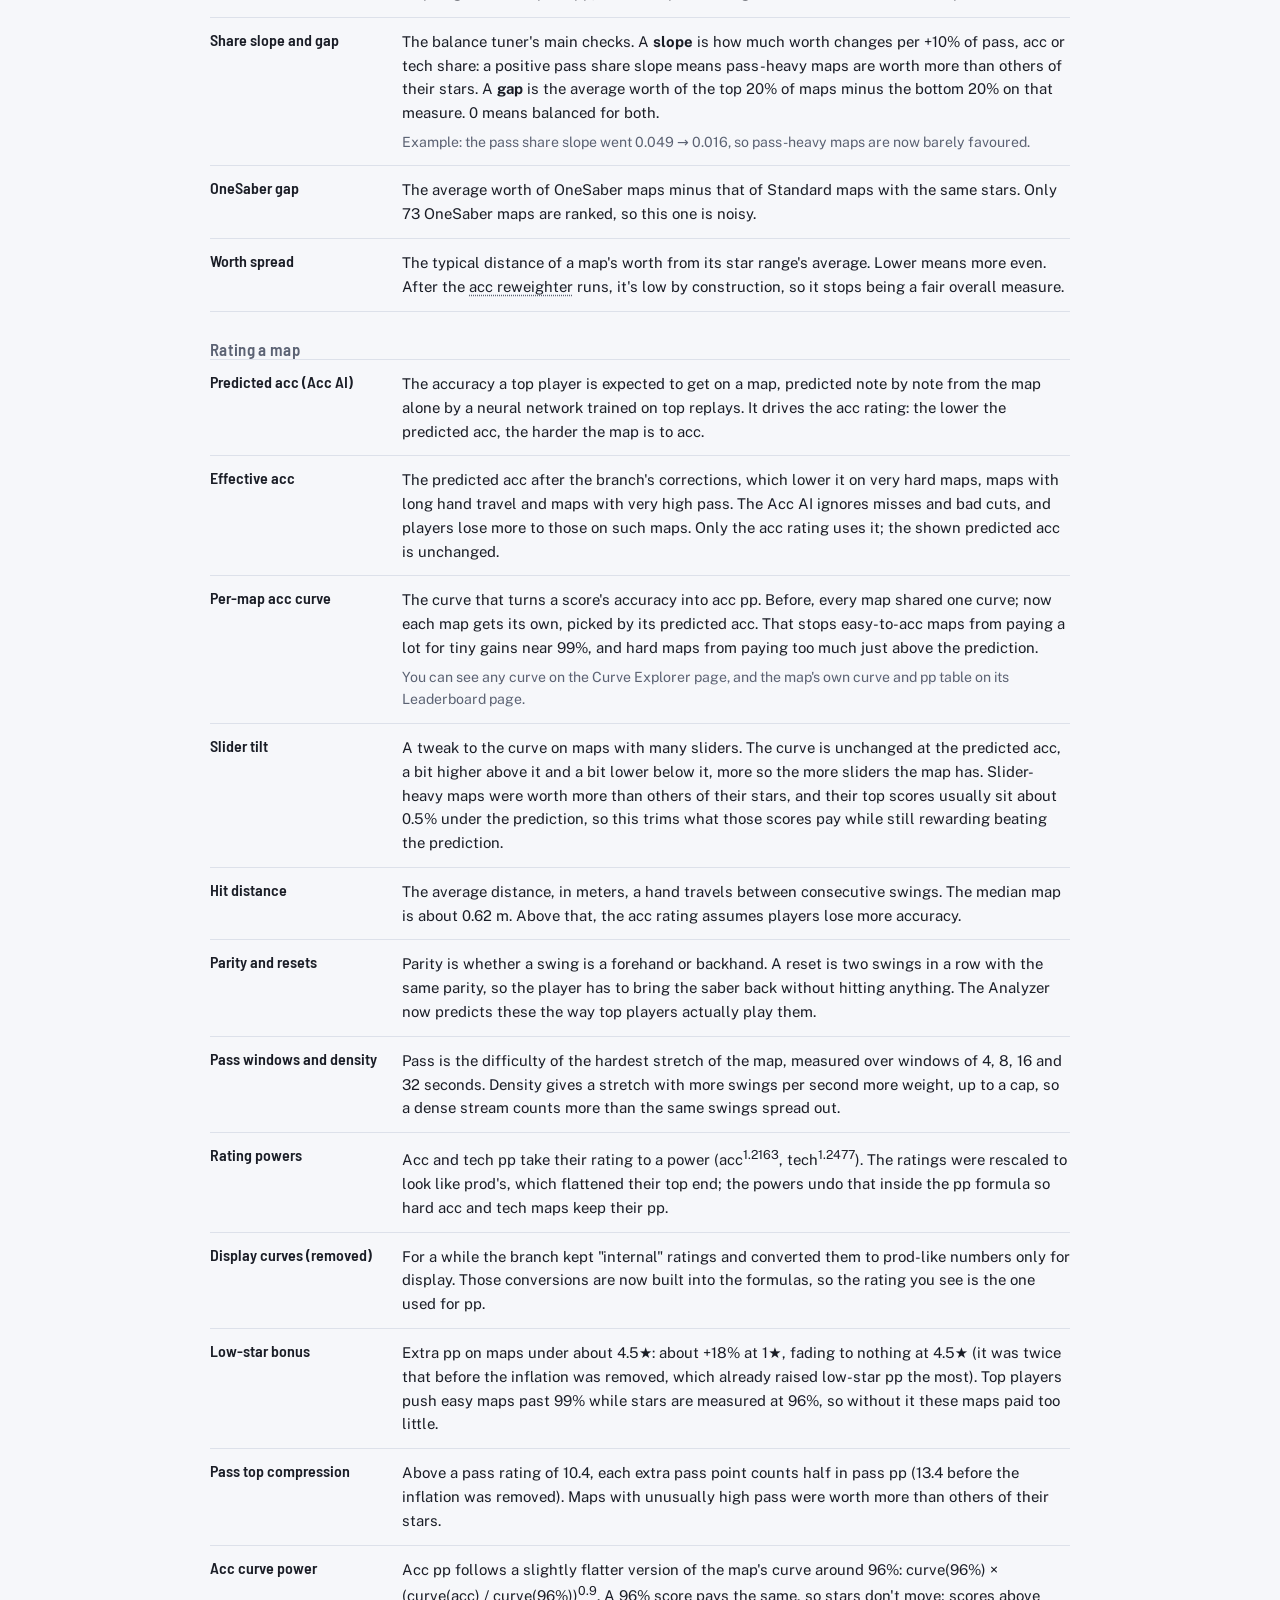
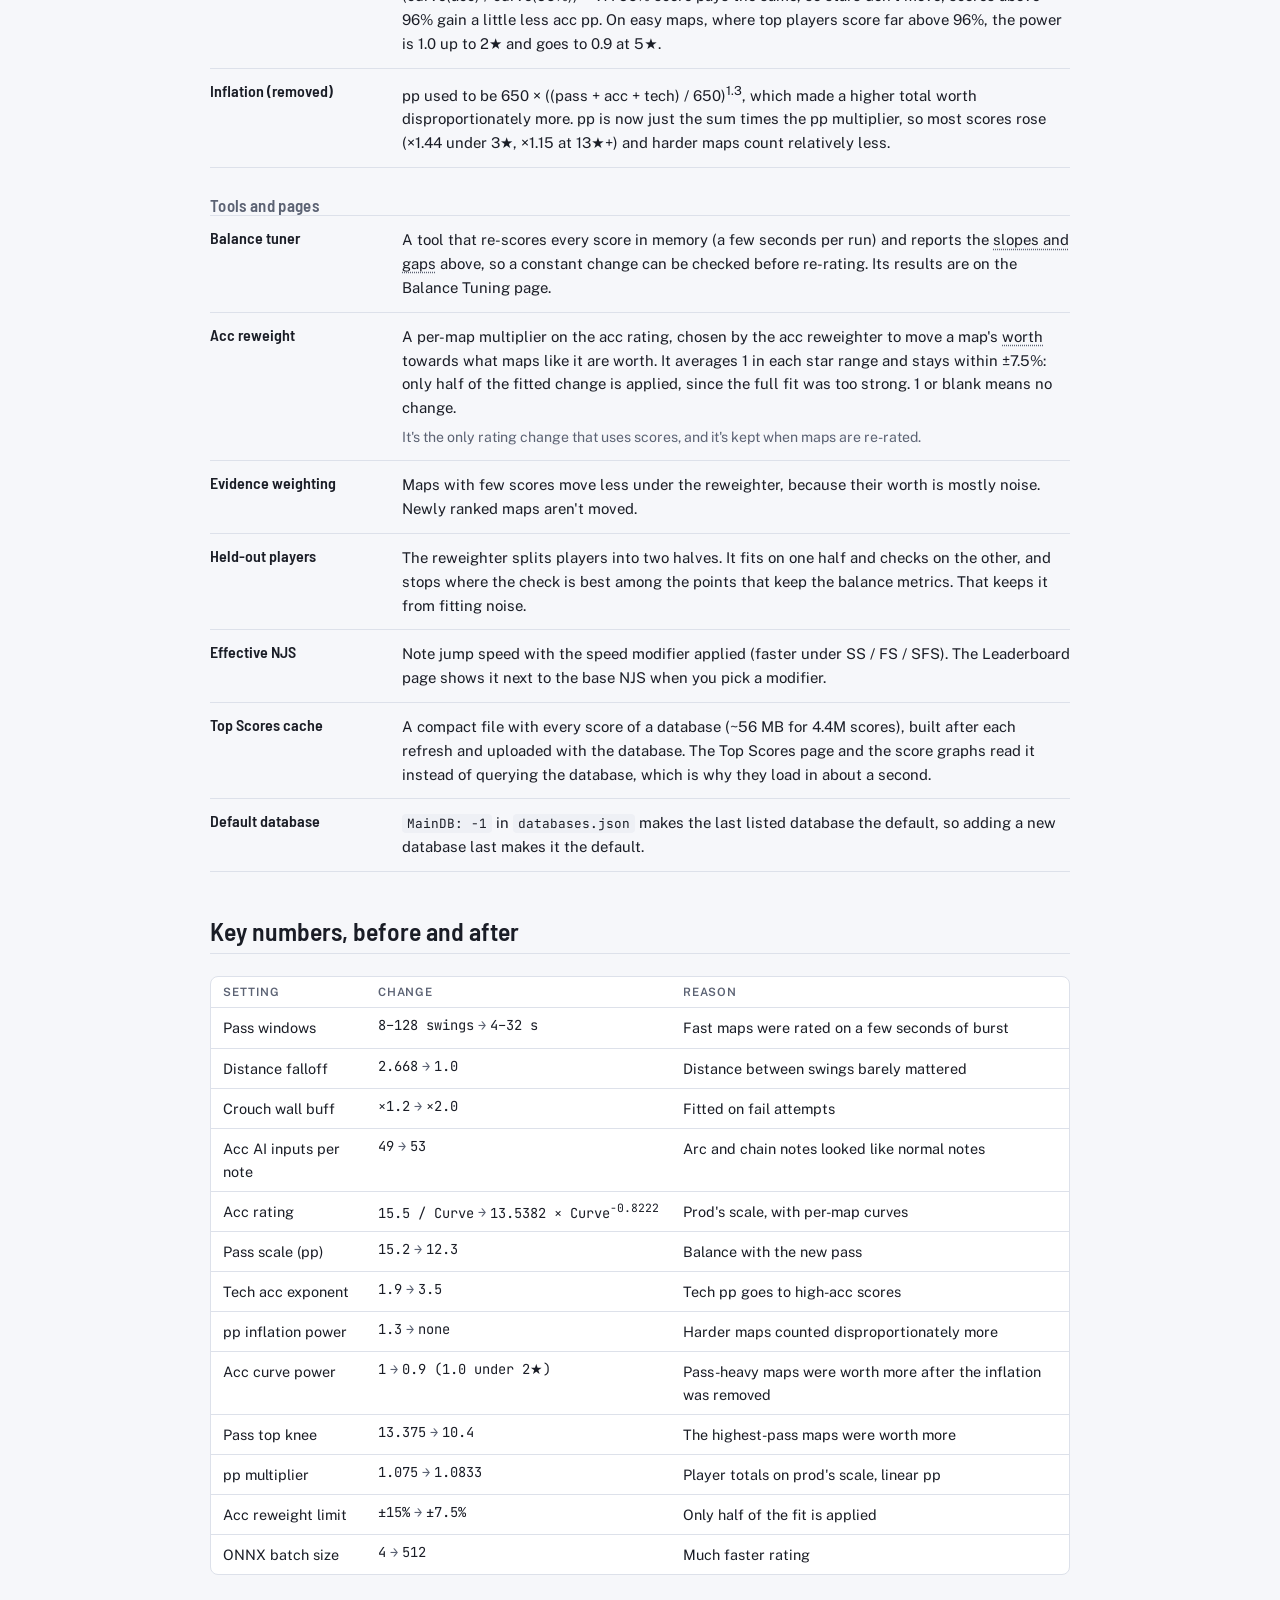
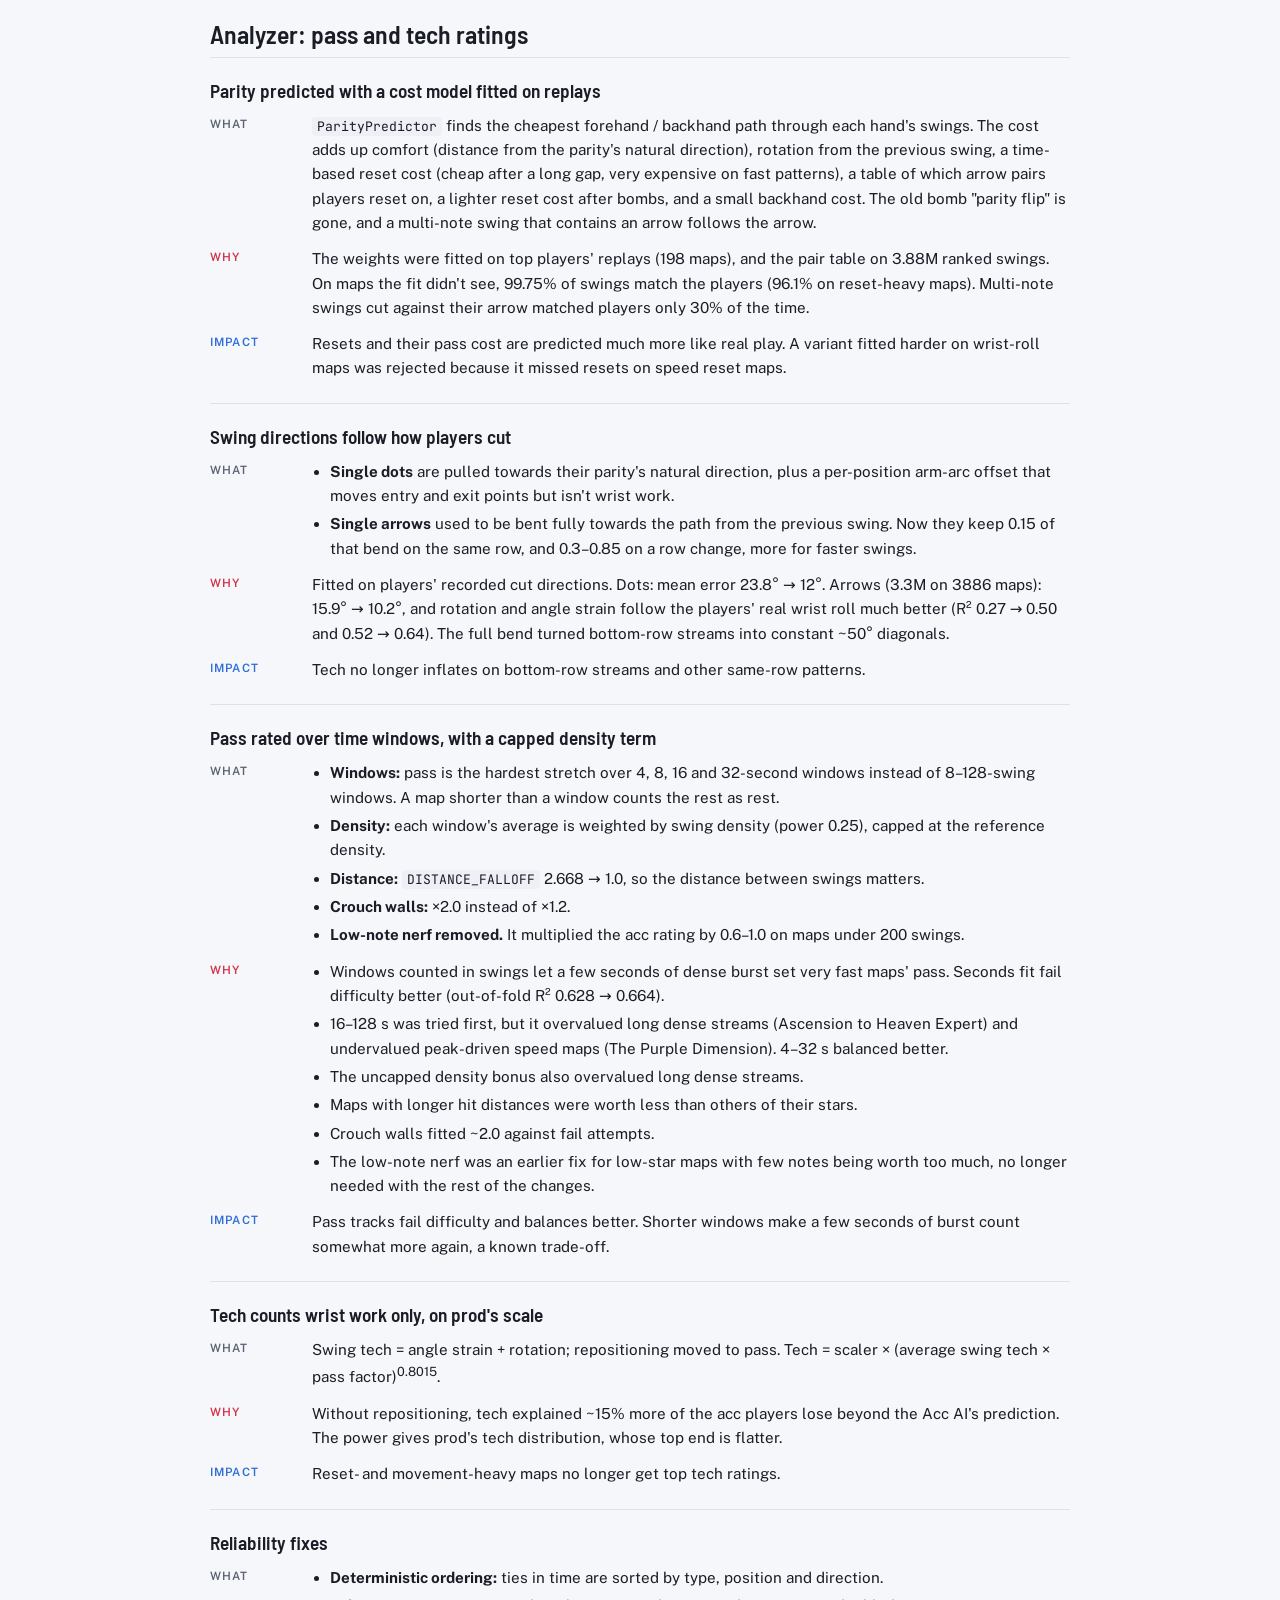
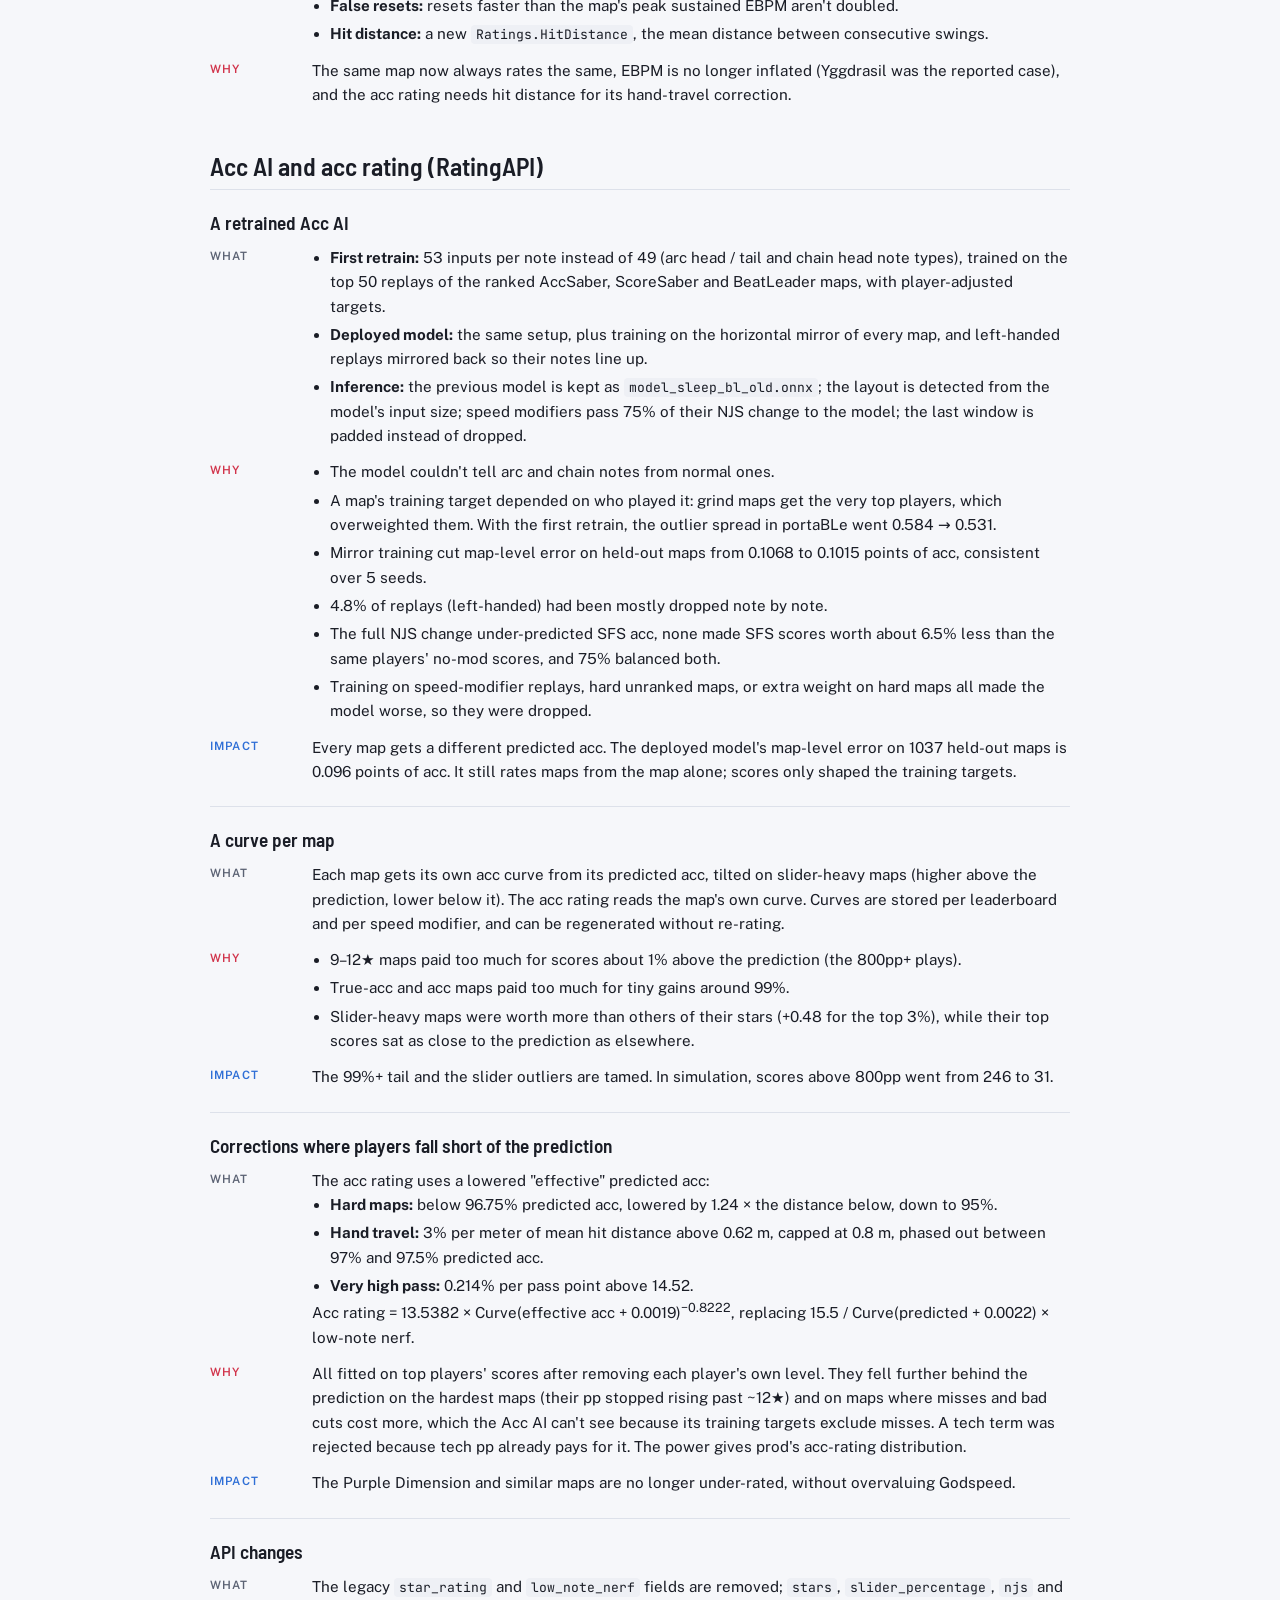
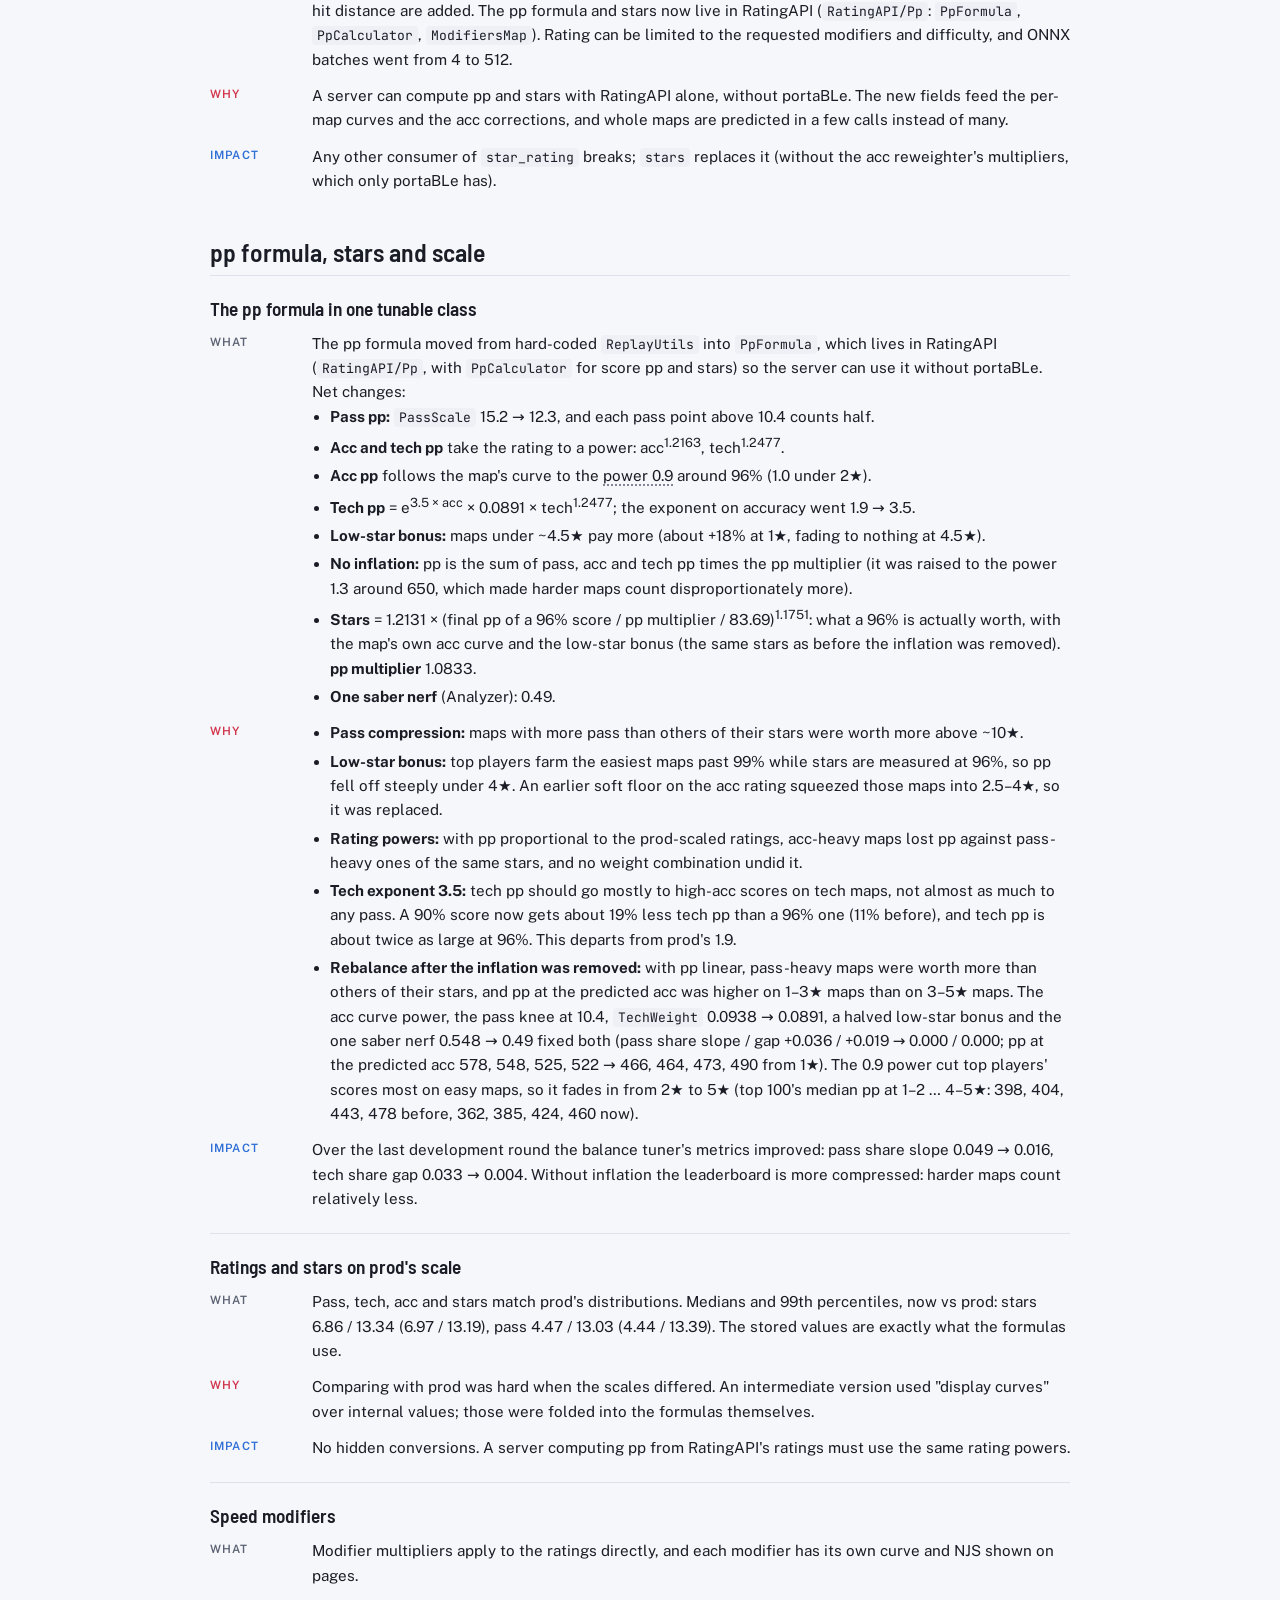
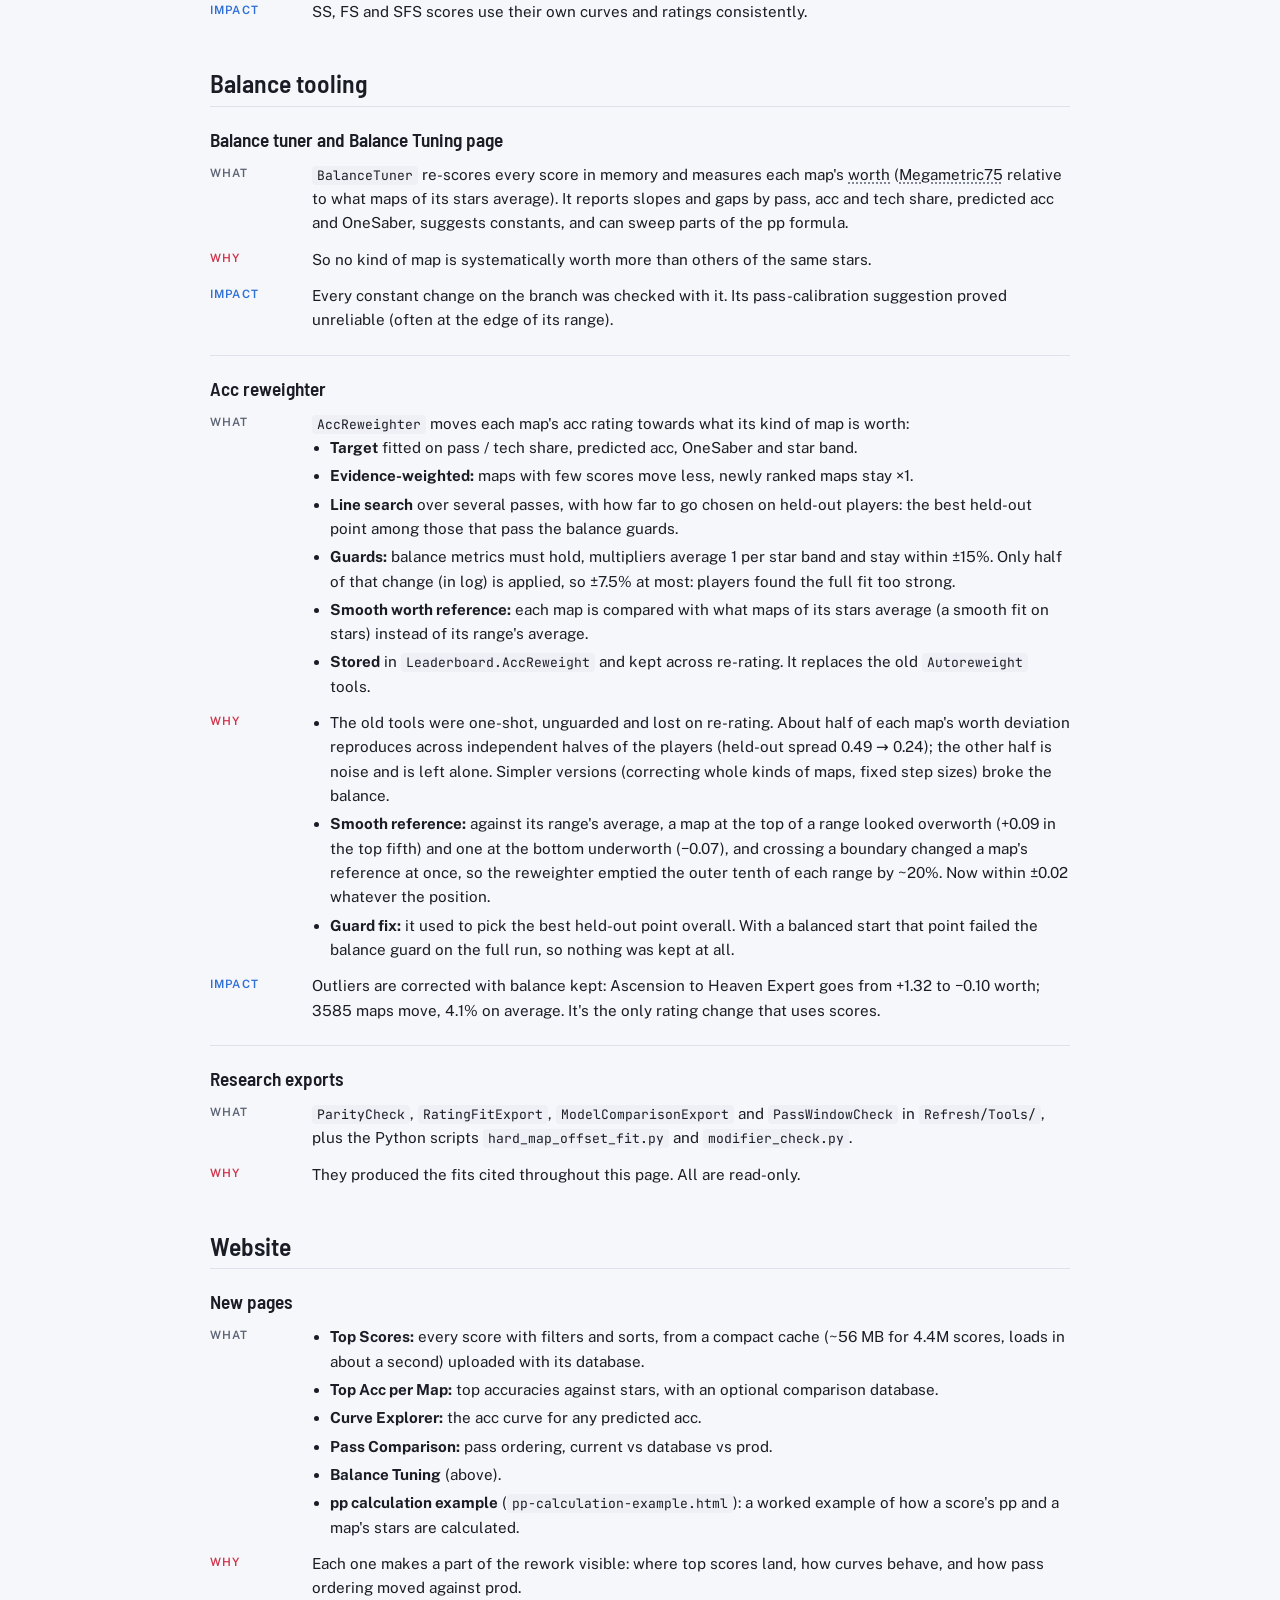
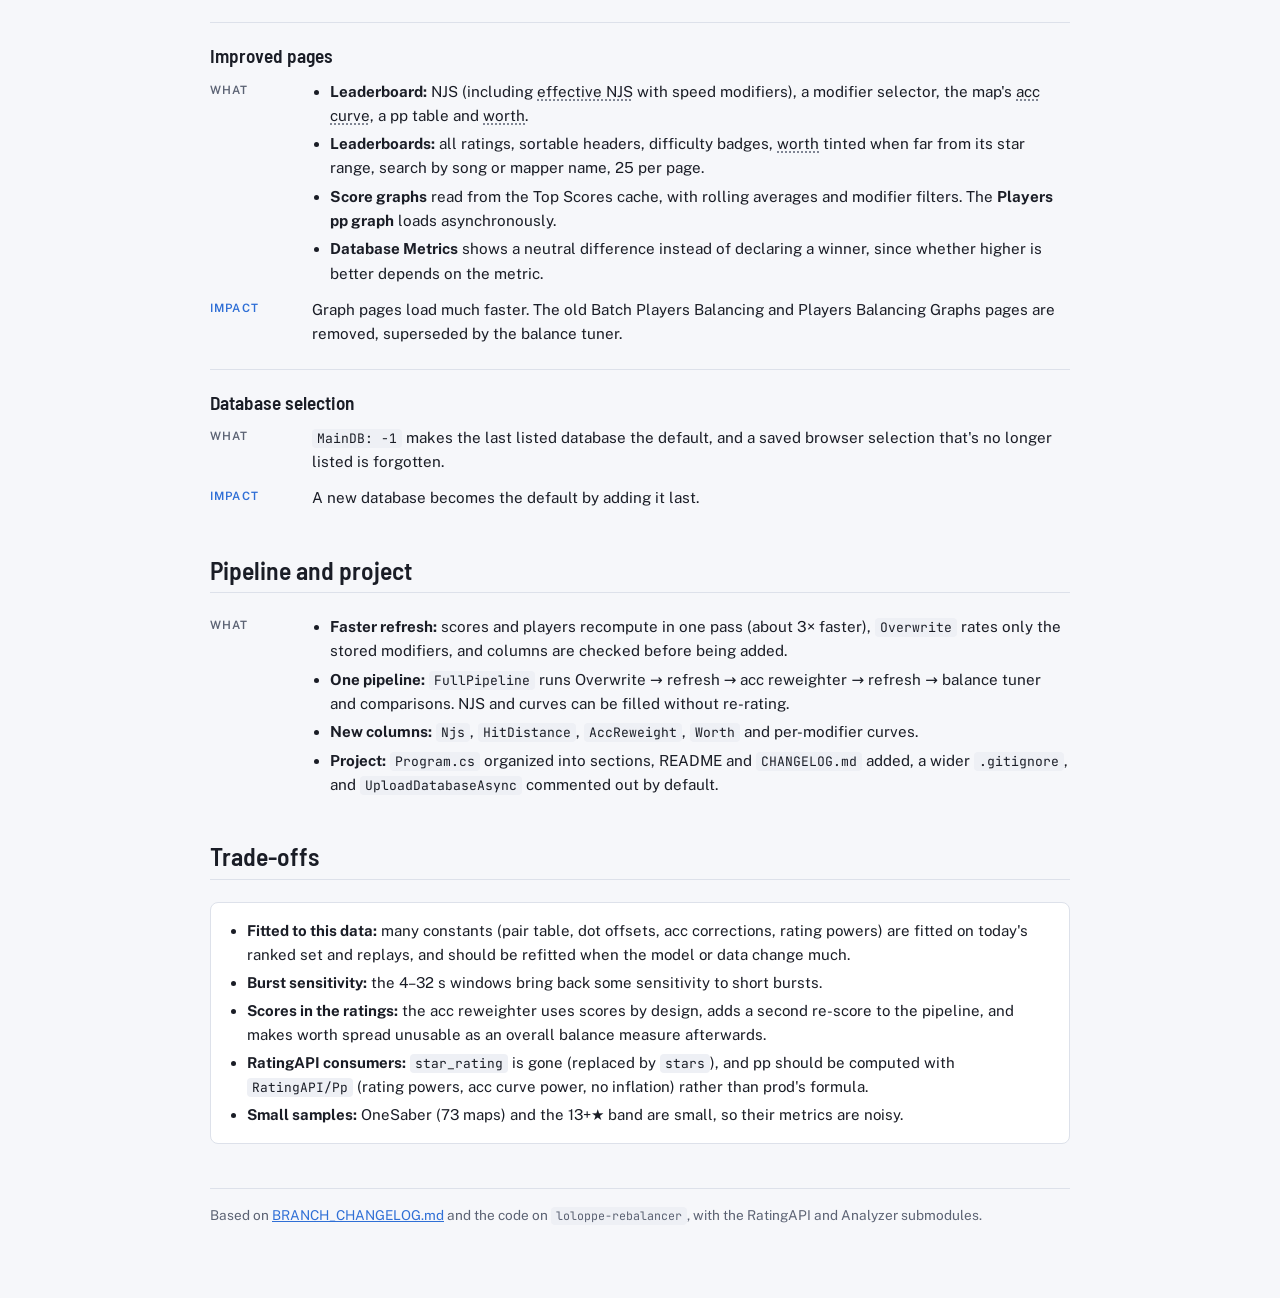
==== commit 8b90983c: "Docs and comments update." ====
--- a/portaBLe-rebalancer-changelog.html
+++ b/portaBLe-rebalancer-changelog.html
@@ -100,7 +100,7 @@
   <div class="eyebrow">BeatLeader / portaBLe · branch <code>loloppe-rebalancer</code></div>
   <h1>portaBLe Rebalancer Changelog</h1>
   <p class="lede">This branch rebuilds BeatLeader's rating system in portaBLe so that every rating change is fitted on, or checked against, real data: top players' replays, all ranked scores and fail attempts. Below is what changed and why.</p>
-  <div class="ranges"><span>portaBLe 5890677 → bbf1e34</span><span>RatingAPI 3955df3 → 493468e</span><span>Analyzer 0d47de6 → 62c59de</span></div>
+  <div class="ranges"><span>portaBLe 5890677 → 263dc0b</span><span>RatingAPI 3955df3 → 3484ca5</span><span>Analyzer 0d47de6 → 43229f6</span></div>
 </header>
 
 <section aria-labelledby="o">
@@ -123,13 +123,13 @@
     <dl class="terms">
       <div id="worth"><dt>Worth</dt><dd>
         <span>How much a map pays off for the players who play it, compared with the other maps of the same star rating. 0.00 is average for its stars, +0.27 is 27% more valuable than average, −0.20 is 20% less.</span>
-        <span>It's the map's <a class="term" href="#megametric">Megametric75</a> divided by the average Megametric75 of its <a class="term" href="#star-range">star range</a>, minus 1. A balanced system puts every map near 0.</span>
+        <span>It's the map's <a class="term" href="#megametric">Megametric75</a> divided by what maps of its stars average, minus 1. That average is a smooth fit of Megametric75 against stars (each map weighted by how close its stars are, within about a quarter of a star), so a 5.9★ map and a 6.1★ map are compared with nearly the same reference. A balanced system puts every map near 0.</span>
         <span class="eg">On the Leaderboard page it always comes from scores without modifiers, so "(no modifier)" appears when you pick SS, FS or SFS. On the Leaderboards list, +0.25 or more is tinted red (overpaying) and −0.25 or less blue (underpaying). It's blank when the map has too few qualifying scores or its star range has fewer than 5 maps.</span></dd></div>
       <div id="megametric"><dt>Megametric75</dt><dd>
         <span>How much a map counts in the profiles of the players who play it. For each score: the score's pp divided by that player's top pp, times the score's weight in their profile. A score that is one of a player's best plays and counts fully scores high.</span>
         <span class="eg">Averaged over the top third of the map's scores by weight, from players with 75 or more ranked plays (hence "75").</span></dd></div>
       <div id="star-range"><dt>Star range (band)</dt><dd>
-        <span>Maps are grouped by whole stars: 0–1★, 1–2★, … 12–13★, and 13★+. Worth always compares a map with its own range, so a 12★ map isn't judged against 4★ maps.</span></dd></div>
+        <span>Maps are grouped by whole stars: 0–1★, 1–2★, … 12–13★, and 13★+. The balance tuner reports by range, and the acc reweighter keeps each range's average multiplier at 1. Worth used to compare a map with its own range's average, which made maps at the top of a range look overworth and maps at the bottom underworth; it now uses the smooth reference above, but only for ranges with at least 5 maps.</span></dd></div>
       <div id="shares"><dt>Pass / acc / tech share</dt><dd>
         <span>How a map's pp splits between its three parts, for a score at the map's predicted acc. A speed map might be 60% pass pp; a tech map has a large tech share. The three add up to 100%.</span></dd></div>
       <div id="slopes"><dt>Share slope and gap</dt><dd>
@@ -165,9 +165,13 @@
       <div id="display-curves"><dt>Display curves (removed)</dt><dd>
         <span>For a while the branch kept "internal" ratings and converted them to prod-like numbers only for display. Those conversions are now built into the formulas, so the rating you see is the one used for pp.</span></dd></div>
       <div id="low-star"><dt>Low-star bonus</dt><dd>
-        <span>Extra pp on maps under about 4.5★: about +35% at 1★, fading to nothing at 4.5★. Top players push easy maps past 99% while stars are measured at 96%, so without it these maps paid too little.</span></dd></div>
+        <span>Extra pp on maps under about 4.5★: about +18% at 1★, fading to nothing at 4.5★ (it was twice that before the inflation was removed, which already raised low-star pp the most). Top players push easy maps past 99% while stars are measured at 96%, so without it these maps paid too little.</span></dd></div>
       <div id="compression"><dt>Pass top compression</dt><dd>
-        <span>Above a pass rating of about 13.4, each extra pass point counts half in pass pp. Maps with unusually high pass were worth more than others of their stars.</span></dd></div>
+        <span>Above a pass rating of 10.4, each extra pass point counts half in pass pp (13.4 before the inflation was removed). Maps with unusually high pass were worth more than others of their stars.</span></dd></div>
+      <div id="curve-power"><dt>Acc curve power</dt><dd>
+        <span>Acc pp follows a slightly flatter version of the map's curve around 96%: curve(96%) × (curve(acc) / curve(96%))<sup>0.9</sup>. A 96% score pays the same, so stars don't move; scores above 96% gain a little less acc pp. On easy maps, where top players score far above 96%, the power is 1.0 up to 2★ and goes to 0.9 at 5★.</span></dd></div>
+      <div id="inflation"><dt>Inflation (removed)</dt><dd>
+        <span>pp used to be 650 × ((pass + acc + tech) / 650)<sup>1.3</sup>, which made a higher total worth disproportionately more. pp is now just the sum times the pp multiplier, so most scores rose (×1.44 under 3★, ×1.15 at 13★+) and harder maps count relatively less.</span></dd></div>
     </dl>
   </div>
 
@@ -182,7 +186,7 @@
       <div id="evidence"><dt>Evidence weighting</dt><dd>
         <span>Maps with few scores move less under the reweighter, because their worth is mostly noise. Newly ranked maps aren't moved.</span></dd></div>
       <div id="held-out"><dt>Held-out players</dt><dd>
-        <span>The reweighter splits players into two halves. It fits on one half and checks on the other, and stops where the check stops improving. That keeps it from fitting noise.</span></dd></div>
+        <span>The reweighter splits players into two halves. It fits on one half and checks on the other, and stops where the check is best among the points that keep the balance metrics. That keeps it from fitting noise.</span></dd></div>
       <div id="effective-njs"><dt>Effective NJS</dt><dd>
         <span>Note jump speed with the speed modifier applied (faster under SS / FS / SFS). The Leaderboard page shows it next to the base NJS when you pick a modifier.</span></dd></div>
       <div id="cache"><dt>Top Scores cache</dt><dd>
@@ -206,7 +210,11 @@
         <tr><td>Acc rating</td><td class="num">15.5 / Curve<span class="arrow">→</span>13.5382 × Curve<sup>−0.8222</sup></td><td>Prod's scale, with per-map curves</td></tr>
         <tr><td>Pass scale (pp)</td><td class="num">15.2<span class="arrow">→</span>12.3</td><td>Balance with the new pass</td></tr>
         <tr><td>Tech acc exponent</td><td class="num">1.9<span class="arrow">→</span>3.5</td><td>Tech pp goes to high-acc scores</td></tr>
-        <tr><td>pp multiplier</td><td class="num">1.075<span class="arrow">→</span>1.146</td><td>Player totals on prod's scale</td></tr>
+        <tr><td>pp inflation power</td><td class="num">1.3<span class="arrow">→</span>none</td><td>Harder maps counted disproportionately more</td></tr>
+        <tr><td>Acc curve power</td><td class="num">1<span class="arrow">→</span>0.9 (1.0 under 2★)</td><td>Pass-heavy maps were worth more after the inflation was removed</td></tr>
+        <tr><td>Pass top knee</td><td class="num">13.375<span class="arrow">→</span>10.4</td><td>The highest-pass maps were worth more</td></tr>
+        <tr><td>pp multiplier</td><td class="num">1.075<span class="arrow">→</span>1.0833</td><td>Player totals on prod's scale, linear pp</td></tr>
+        <tr><td>Acc reweight limit</td><td class="num">±15%<span class="arrow">→</span>±7.5%</td><td>Only half of the fit is applied</td></tr>
         <tr><td>ONNX batch size</td><td class="num">4<span class="arrow">→</span>512</td><td>Much faster rating</td></tr>
       </tbody>
     </table>
@@ -309,9 +317,9 @@
 
   <article class="change">
     <h3>API changes</h3>
-    <div class="row"><span class="label what">What</span><div>The legacy <code>star_rating</code> and <code>low_note_nerf</code> fields are removed; <code>slider_percentage</code>, <code>njs</code> and hit distance are added. Rating can be limited to the requested modifiers and difficulty, and ONNX batches went from 4 to 512.</div></div>
-    <div class="row"><span class="label why">Why</span><div>portaBLe computes stars itself, the new fields feed the per-map curves and the acc corrections, and whole maps are predicted in a few calls instead of many.</div></div>
-    <div class="row"><span class="label impact">Impact</span><div>Any other consumer of <code>star_rating</code> breaks.</div></div>
+    <div class="row"><span class="label what">What</span><div>The legacy <code>star_rating</code> and <code>low_note_nerf</code> fields are removed; <code>stars</code>, <code>slider_percentage</code>, <code>njs</code> and hit distance are added. The pp formula and stars now live in RatingAPI (<code>RatingAPI/Pp</code>: <code>PpFormula</code>, <code>PpCalculator</code>, <code>ModifiersMap</code>). Rating can be limited to the requested modifiers and difficulty, and ONNX batches went from 4 to 512.</div></div>
+    <div class="row"><span class="label why">Why</span><div>A server can compute pp and stars with RatingAPI alone, without portaBLe. The new fields feed the per-map curves and the acc corrections, and whole maps are predicted in a few calls instead of many.</div></div>
+    <div class="row"><span class="label impact">Impact</span><div>Any other consumer of <code>star_rating</code> breaks; <code>stars</code> replaces it (without the acc reweighter's multipliers, which only portaBLe has).</div></div>
   </article>
 </section>
 
@@ -321,18 +329,21 @@
   <article class="change">
     <h3>The pp formula in one tunable class</h3>
     <div class="row"><span class="label what">What</span><div>The pp formula moved from hard-coded <code>ReplayUtils</code> into <code>PpFormula</code>, which lives in RatingAPI (<code>RatingAPI/Pp</code>, with <code>PpCalculator</code> for score pp and stars) so the server can use it without portaBLe. Net changes:<ul>
-      <li><b>Pass pp:</b> <code>PassScale</code> 15.2 → 12.3, and each pass point above 13.4 counts half.</li>
+      <li><b>Pass pp:</b> <code>PassScale</code> 15.2 → 12.3, and each pass point above 10.4 counts half.</li>
       <li><b>Acc and tech pp</b> take the rating to a power: acc<sup>1.2163</sup>, tech<sup>1.2477</sup>.</li>
-      <li><b>Tech pp</b> = e<sup>3.5 × acc</sup> × weight × tech<sup>1.2477</sup>; the exponent on accuracy went 1.9 → 3.5.</li>
-      <li><b>Low-star bonus:</b> maps under ~4.5★ pay more (about +35% at 1★, fading to nothing at 4.5★).</li>
+      <li><b>Acc pp</b> follows the map's curve to the <a class="term" href="#curve-power">power 0.9</a> around 96% (1.0 under 2★).</li>
+      <li><b>Tech pp</b> = e<sup>3.5 × acc</sup> × 0.0891 × tech<sup>1.2477</sup>; the exponent on accuracy went 1.9 → 3.5.</li>
+      <li><b>Low-star bonus:</b> maps under ~4.5★ pay more (about +18% at 1★, fading to nothing at 4.5★).</li>
       <li><b>No inflation:</b> pp is the sum of pass, acc and tech pp times the pp multiplier (it was raised to the power 1.3 around 650, which made harder maps count disproportionately more).</li>
-      <li><b>Stars</b> = 1.2131 × (final pp of a 96% score / 1.0786 / 83.69)<sup>1.1751</sup>: what a 96% is actually worth, with the map's own acc curve and the low-star bonus (the same stars as before the inflation was removed). <b>pp multiplier</b> 1.0786.</li></ul></div></div>
+      <li><b>Stars</b> = 1.2131 × (final pp of a 96% score / pp multiplier / 83.69)<sup>1.1751</sup>: what a 96% is actually worth, with the map's own acc curve and the low-star bonus (the same stars as before the inflation was removed). <b>pp multiplier</b> 1.0833.</li>
+      <li><b>One saber nerf</b> (Analyzer): 0.49.</li></ul></div></div>
     <div class="row"><span class="label why">Why</span><div><ul>
       <li><b>Pass compression:</b> maps with more pass than others of their stars were worth more above ~10★.</li>
       <li><b>Low-star bonus:</b> top players farm the easiest maps past 99% while stars are measured at 96%, so pp fell off steeply under 4★. An earlier soft floor on the acc rating squeezed those maps into 2.5–4★, so it was replaced.</li>
       <li><b>Rating powers:</b> with pp proportional to the prod-scaled ratings, acc-heavy maps lost pp against pass-heavy ones of the same stars, and no weight combination undid it.</li>
-      <li><b>Tech exponent 3.5:</b> tech pp should go mostly to high-acc scores on tech maps, not almost as much to any pass. A 90% score now gets about 19% less tech pp than a 96% one (11% before), and tech pp is about twice as large at 96%. This departs from prod's 1.9.</li></ul></div></div>
-    <div class="row"><span class="label impact">Impact</span><div>Over the last development round the balance tuner's metrics improved: pass share slope 0.049 → 0.016, tech share gap 0.033 → 0.004.</div></div>
+      <li><b>Tech exponent 3.5:</b> tech pp should go mostly to high-acc scores on tech maps, not almost as much to any pass. A 90% score now gets about 19% less tech pp than a 96% one (11% before), and tech pp is about twice as large at 96%. This departs from prod's 1.9.</li>
+      <li><b>Rebalance after the inflation was removed:</b> with pp linear, pass-heavy maps were worth more than others of their stars, and pp at the predicted acc was higher on 1–3★ maps than on 3–5★ maps. The acc curve power, the pass knee at 10.4, <code>TechWeight</code> 0.0938 → 0.0891, a halved low-star bonus and the one saber nerf 0.548 → 0.49 fixed both (pass share slope / gap +0.036 / +0.019 → 0.000 / 0.000; pp at the predicted acc 578, 548, 525, 522 → 466, 464, 473, 490 from 1★). The 0.9 power cut top players' scores most on easy maps, so it fades in from 2★ to 5★ (top 100's median pp at 1–2 … 4–5★: 398, 404, 443, 478 before, 362, 385, 424, 460 now).</li></ul></div></div>
+    <div class="row"><span class="label impact">Impact</span><div>Over the last development round the balance tuner's metrics improved: pass share slope 0.049 → 0.016, tech share gap 0.033 → 0.004. Without inflation the leaderboard is more compressed: harder maps count relatively less.</div></div>
   </article>
 
   <article class="change">
@@ -354,7 +365,7 @@
 
   <article class="change">
     <h3>Balance tuner and Balance Tuning page</h3>
-    <div class="row"><span class="label what">What</span><div><code>BalanceTuner</code> re-scores every score in memory and measures each map's <a class="term" href="#worth">worth</a> (<a class="term" href="#megametric">Megametric75</a> relative to its star range). It reports slopes and gaps by pass, acc and tech share, predicted acc and OneSaber, suggests constants, and can sweep parts of the pp formula.</div></div>
+    <div class="row"><span class="label what">What</span><div><code>BalanceTuner</code> re-scores every score in memory and measures each map's <a class="term" href="#worth">worth</a> (<a class="term" href="#megametric">Megametric75</a> relative to what maps of its stars average). It reports slopes and gaps by pass, acc and tech share, predicted acc and OneSaber, suggests constants, and can sweep parts of the pp formula.</div></div>
     <div class="row"><span class="label why">Why</span><div>So no kind of map is systematically worth more than others of the same stars.</div></div>
     <div class="row"><span class="label impact">Impact</span><div>Every constant change on the branch was checked with it. Its pass-calibration suggestion proved unreliable (often at the edge of its range).</div></div>
   </article>
@@ -364,10 +375,14 @@
     <div class="row"><span class="label what">What</span><div><code>AccReweighter</code> moves each map's acc rating towards what its kind of map is worth:<ul>
       <li><b>Target</b> fitted on pass / tech share, predicted acc, OneSaber and star band.</li>
       <li><b>Evidence-weighted:</b> maps with few scores move less, newly ranked maps stay ×1.</li>
-      <li><b>Line search</b> over several passes, with how far to go chosen on held-out players.</li>
+      <li><b>Line search</b> over several passes, with how far to go chosen on held-out players: the best held-out point among those that pass the balance guards.</li>
       <li><b>Guards:</b> balance metrics must hold, multipliers average 1 per star band and stay within ±15%. Only half of that change (in log) is applied, so ±7.5% at most: players found the full fit too strong.</li>
+      <li><b>Smooth worth reference:</b> each map is compared with what maps of its stars average (a smooth fit on stars) instead of its range's average.</li>
       <li><b>Stored</b> in <code>Leaderboard.AccReweight</code> and kept across re-rating. It replaces the old <code>Autoreweight</code> tools.</li></ul></div></div>
-    <div class="row"><span class="label why">Why</span><div>The old tools were one-shot, unguarded and lost on re-rating. About half of each map's worth deviation reproduces across independent halves of the players (held-out spread 0.49 → 0.24); the other half is noise and is left alone. Simpler versions (correcting whole kinds of maps, fixed step sizes) broke the balance.</div></div>
+    <div class="row"><span class="label why">Why</span><div><ul>
+      <li>The old tools were one-shot, unguarded and lost on re-rating. About half of each map's worth deviation reproduces across independent halves of the players (held-out spread 0.49 → 0.24); the other half is noise and is left alone. Simpler versions (correcting whole kinds of maps, fixed step sizes) broke the balance.</li>
+      <li><b>Smooth reference:</b> against its range's average, a map at the top of a range looked overworth (+0.09 in the top fifth) and one at the bottom underworth (−0.07), and crossing a boundary changed a map's reference at once, so the reweighter emptied the outer tenth of each range by ~20%. Now within ±0.02 whatever the position.</li>
+      <li><b>Guard fix:</b> it used to pick the best held-out point overall. With a balanced start that point failed the balance guard on the full run, so nothing was kept at all.</li></ul></div></div>
     <div class="row"><span class="label impact">Impact</span><div>Outliers are corrected with balance kept: Ascension to Heaven Expert goes from +1.32 to −0.10 worth; 3585 maps move, 4.1% on average. It's the only rating change that uses scores.</div></div>
   </article>
 
@@ -388,7 +403,8 @@
       <li><b>Top Acc per Map:</b> top accuracies against stars, with an optional comparison database.</li>
       <li><b>Curve Explorer:</b> the acc curve for any predicted acc.</li>
       <li><b>Pass Comparison:</b> pass ordering, current vs database vs prod.</li>
-      <li><b>Balance Tuning</b> (above).</li></ul></div></div>
+      <li><b>Balance Tuning</b> (above).</li>
+      <li><b>pp calculation example</b> (<code>pp-calculation-example.html</code>): a worked example of how a score's pp and a map's stars are calculated.</li></ul></div></div>
     <div class="row"><span class="label why">Why</span><div>Each one makes a part of the rework visible: where top scores land, how curves behave, and how pass ordering moved against prod.</div></div>
   </article>
 
@@ -427,7 +443,7 @@
       <li><b>Fitted to this data:</b> many constants (pair table, dot offsets, acc corrections, rating powers) are fitted on today's ranked set and replays, and should be refitted when the model or data change much.</li>
       <li><b>Burst sensitivity:</b> the 4–32 s windows bring back some sensitivity to short bursts.</li>
       <li><b>Scores in the ratings:</b> the acc reweighter uses scores by design, adds a second re-score to the pipeline, and makes worth spread unusable as an overall balance measure afterwards.</li>
-      <li><b>RatingAPI consumers:</b> <code>star_rating</code> is gone, and pp computed from its ratings needs the new rating powers.</li>
+      <li><b>RatingAPI consumers:</b> <code>star_rating</code> is gone (replaced by <code>stars</code>), and pp should be computed with <code>RatingAPI/Pp</code> (rating powers, acc curve power, no inflation) rather than prod's formula.</li>
       <li><b>Small samples:</b> OneSaber (73 maps) and the 13+★ band are small, so their metrics are noisy.</li>
     </ul>
   </div>
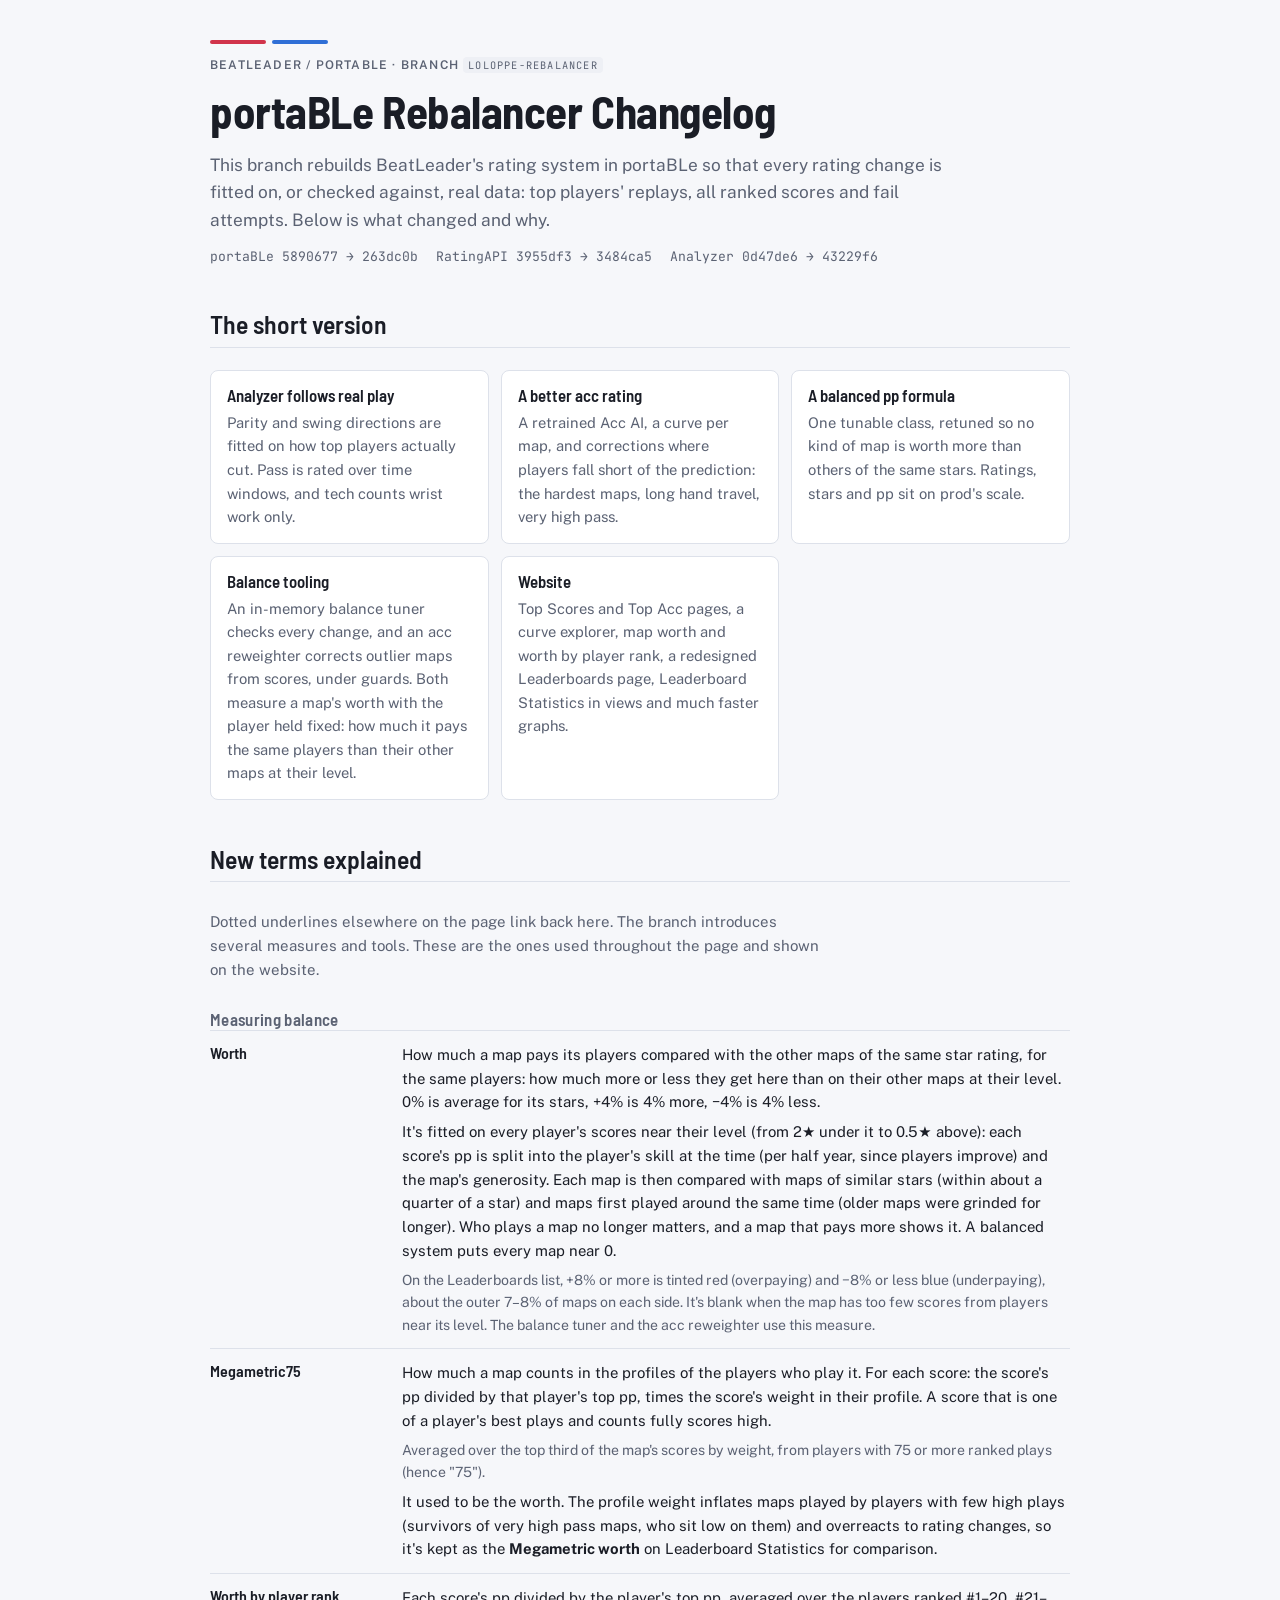
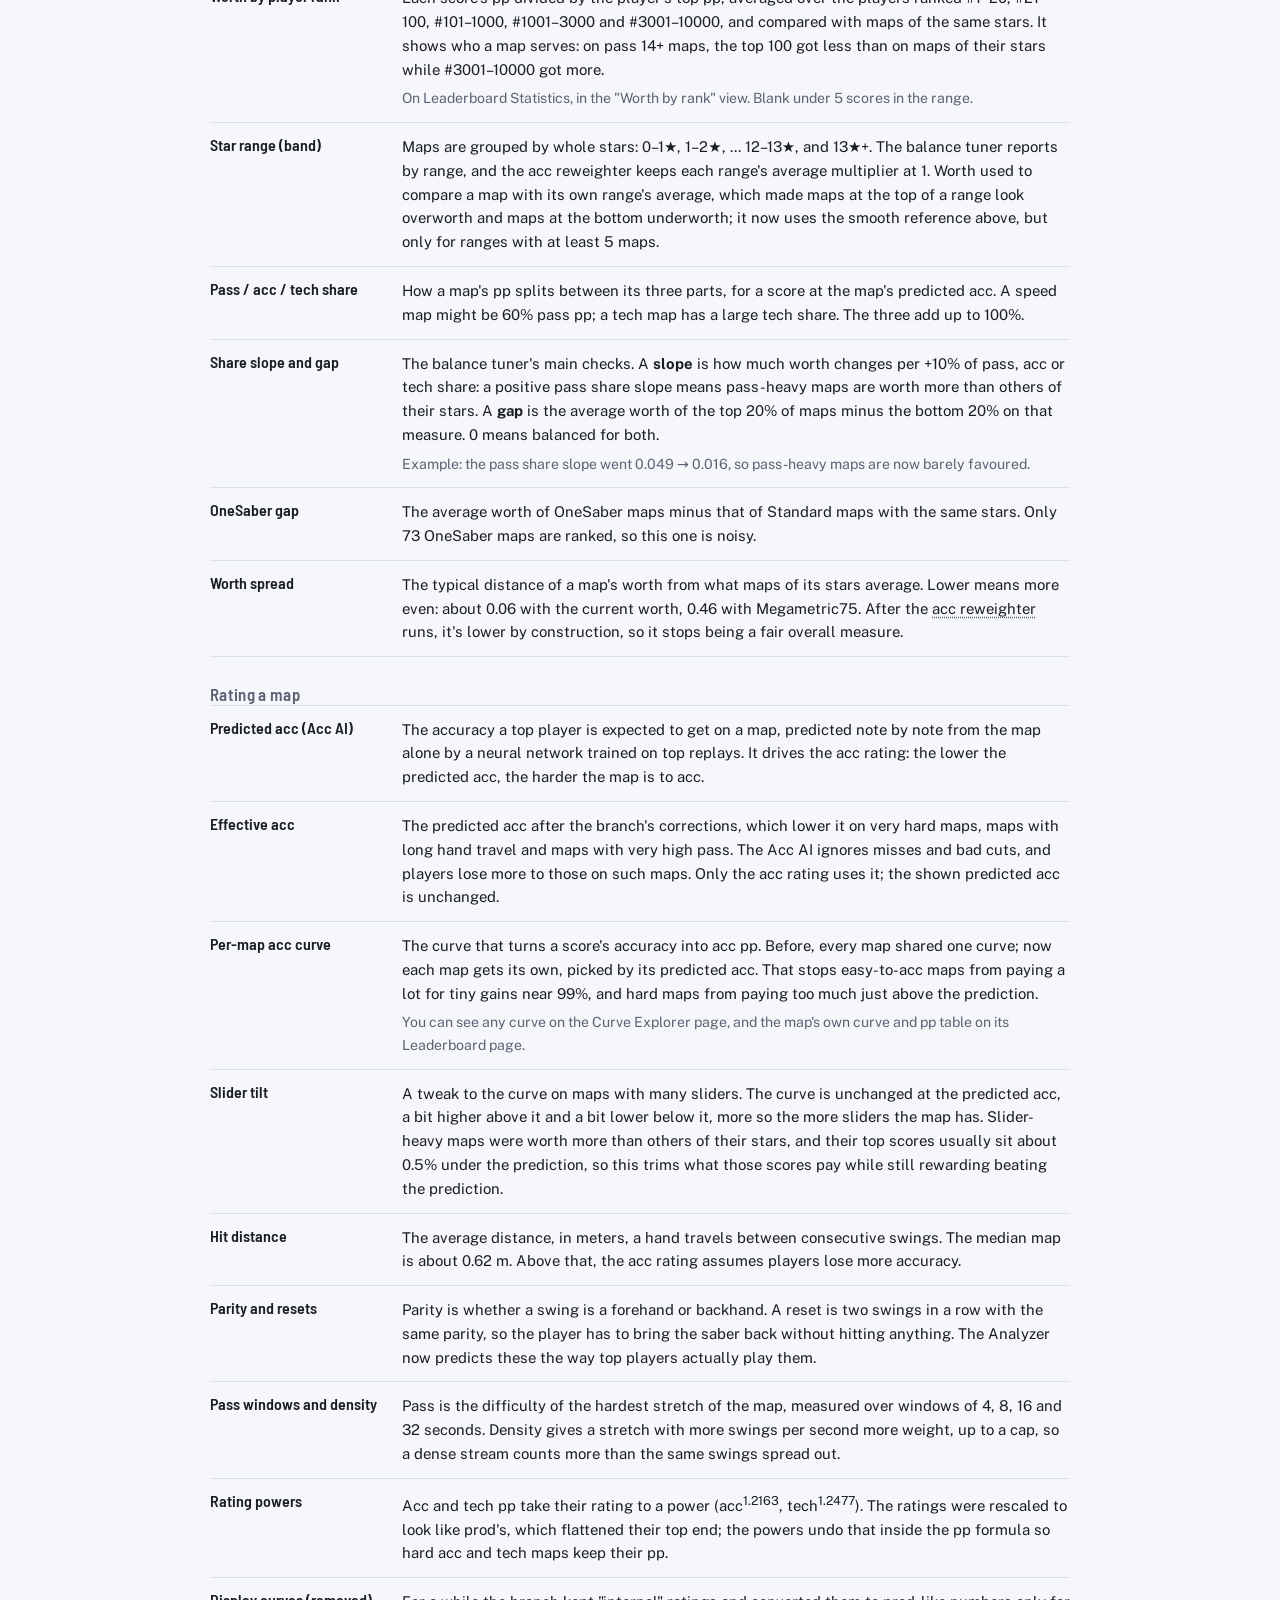
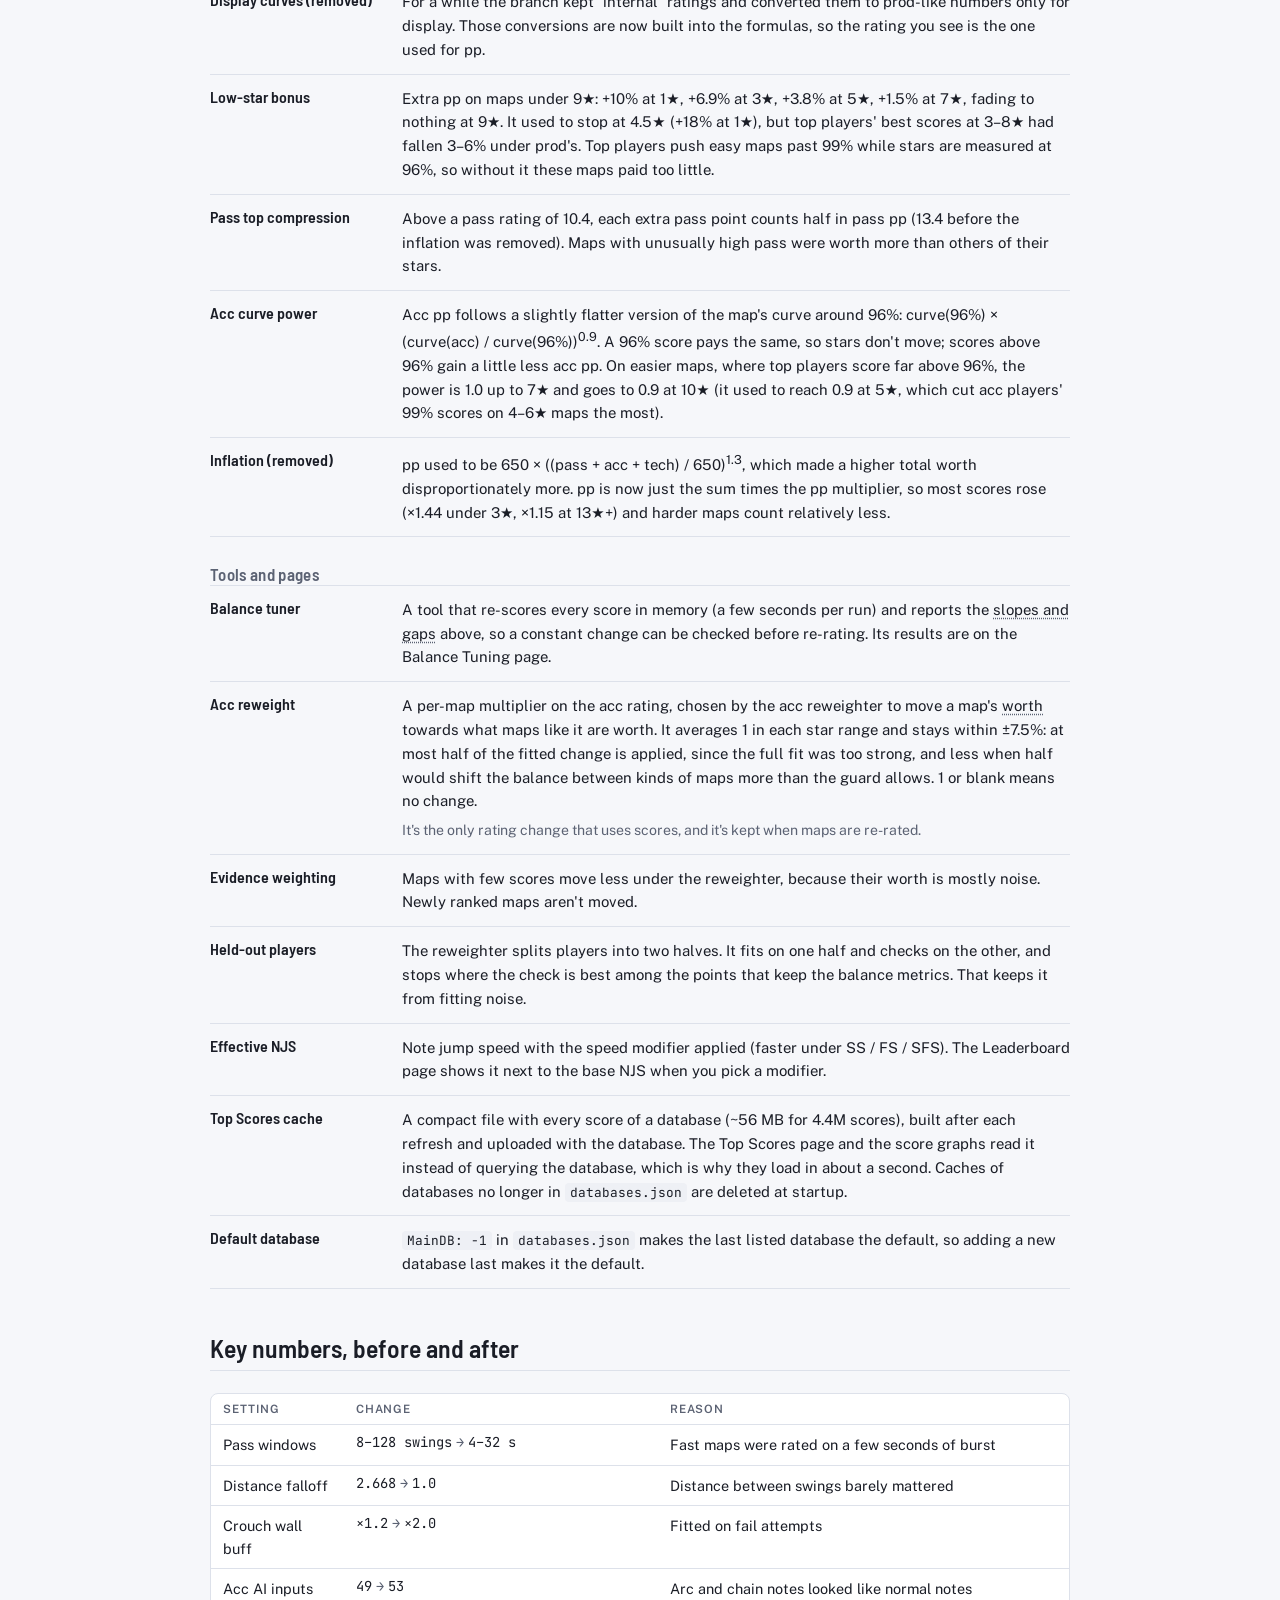
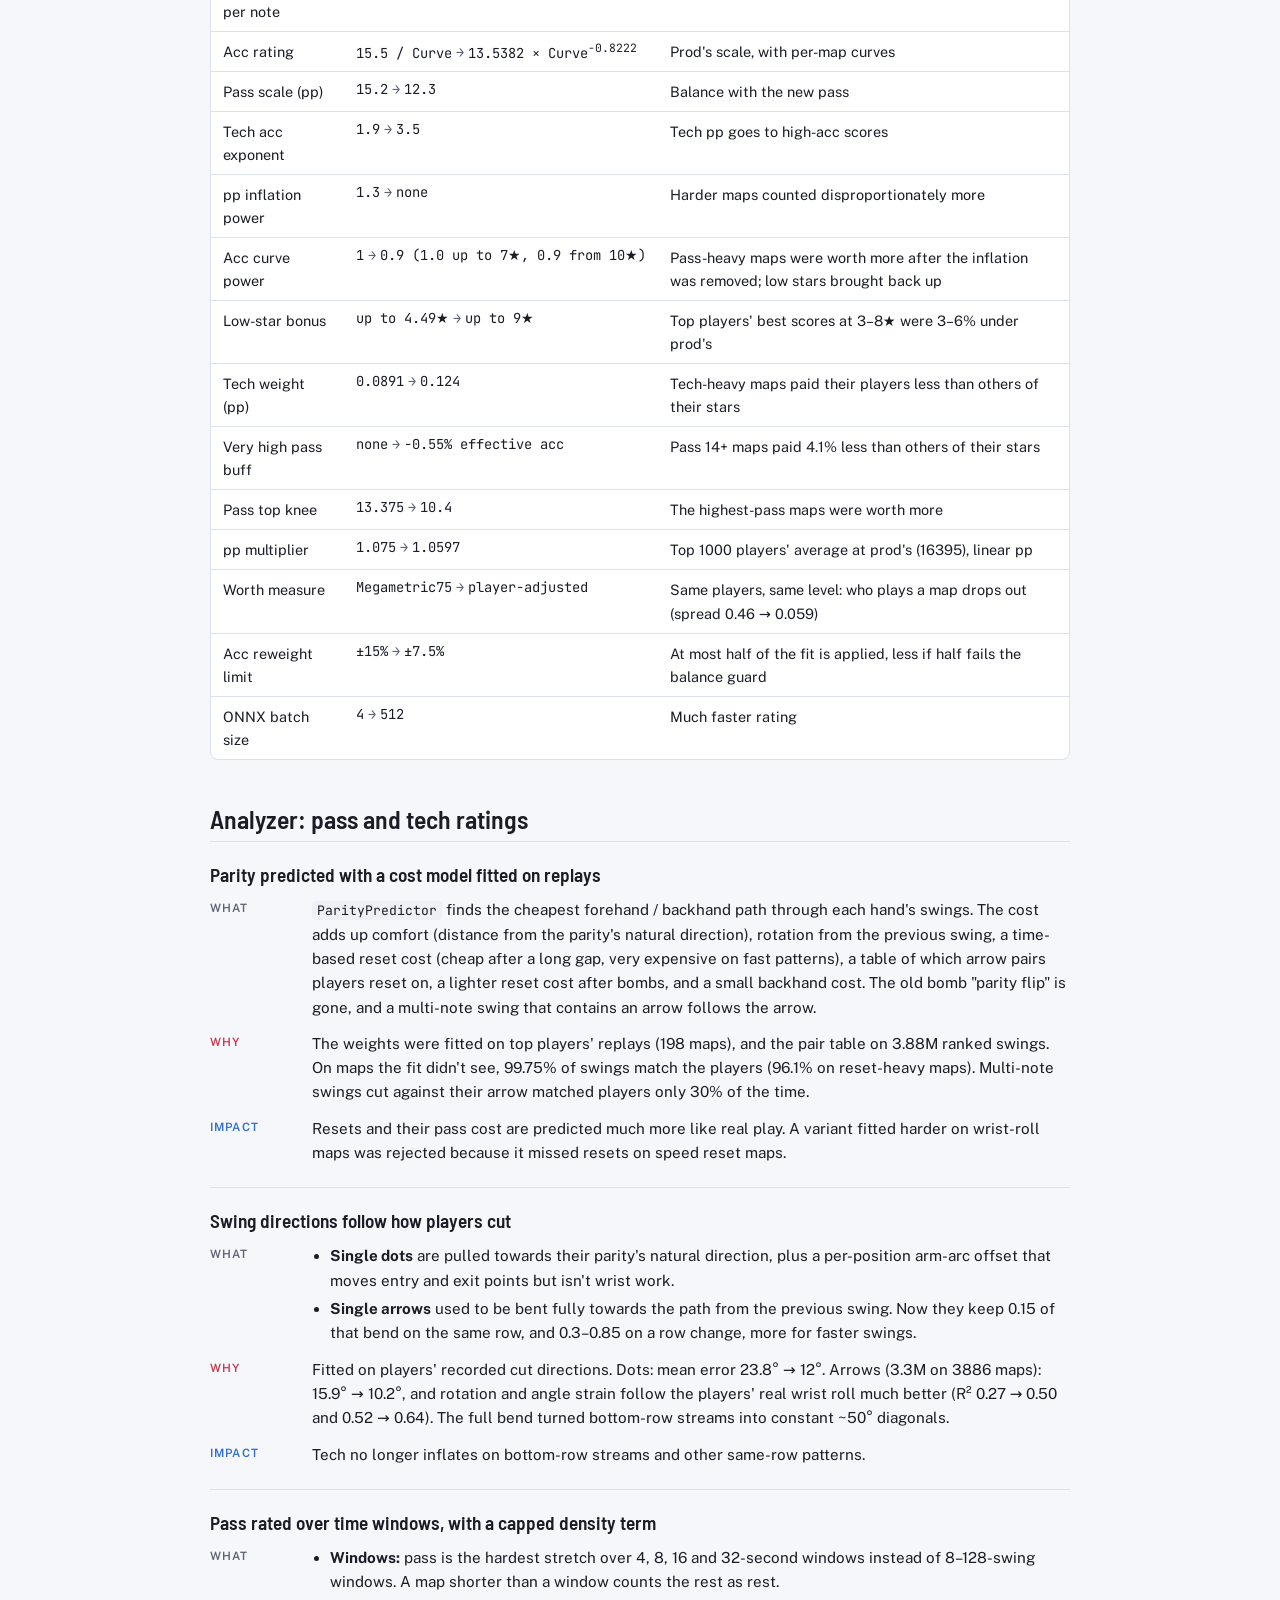
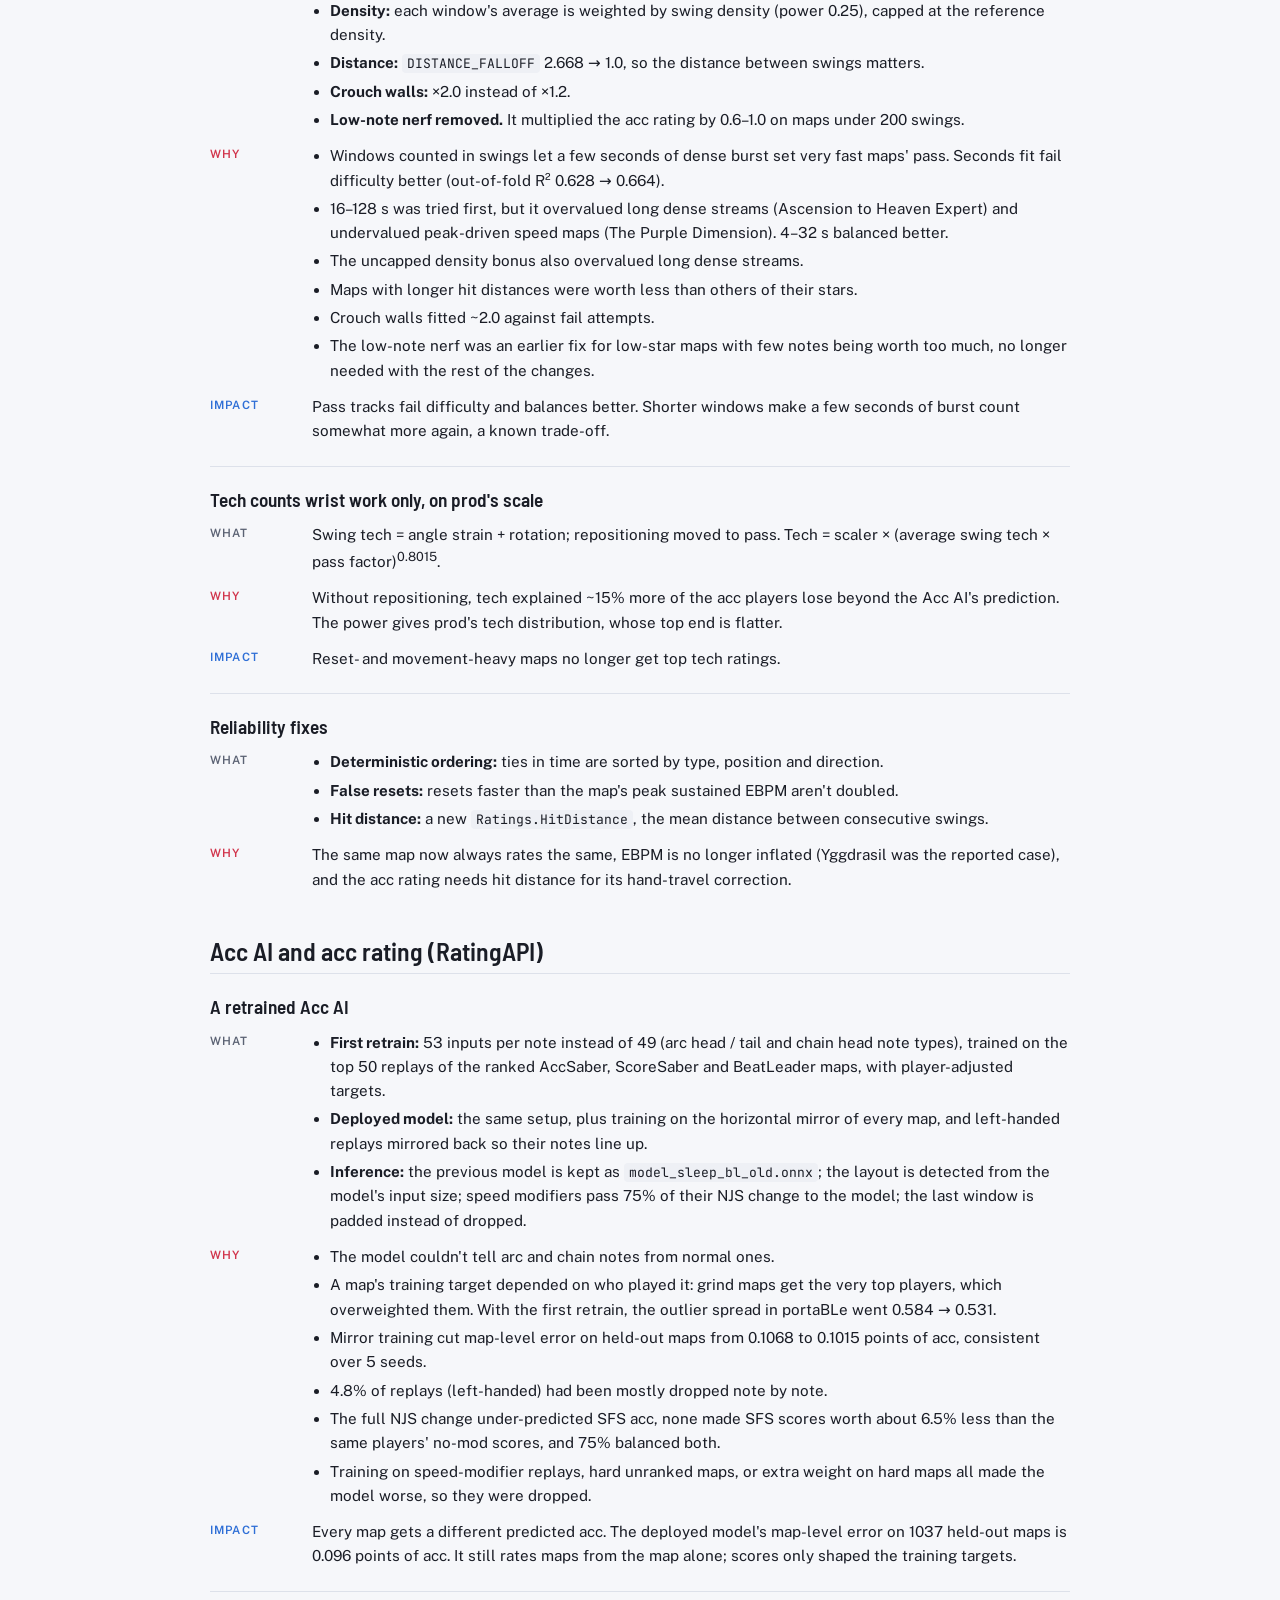
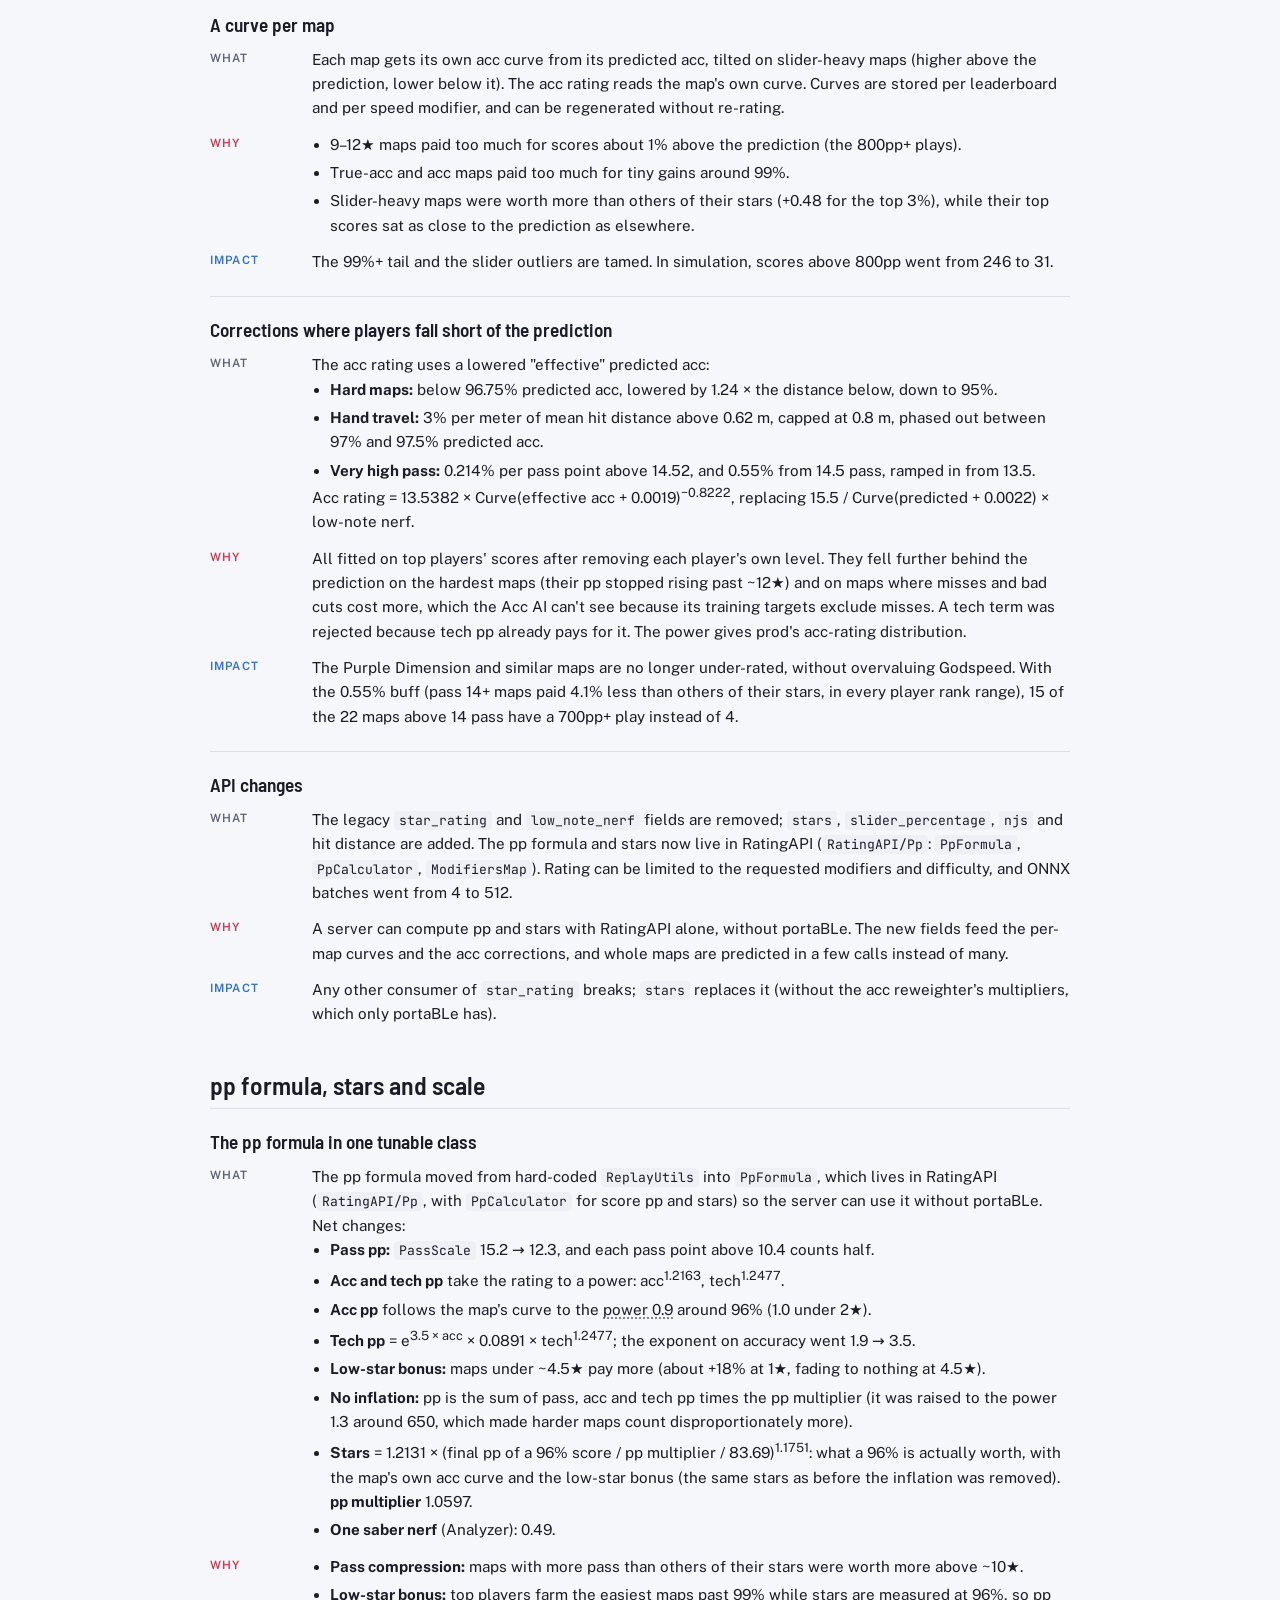
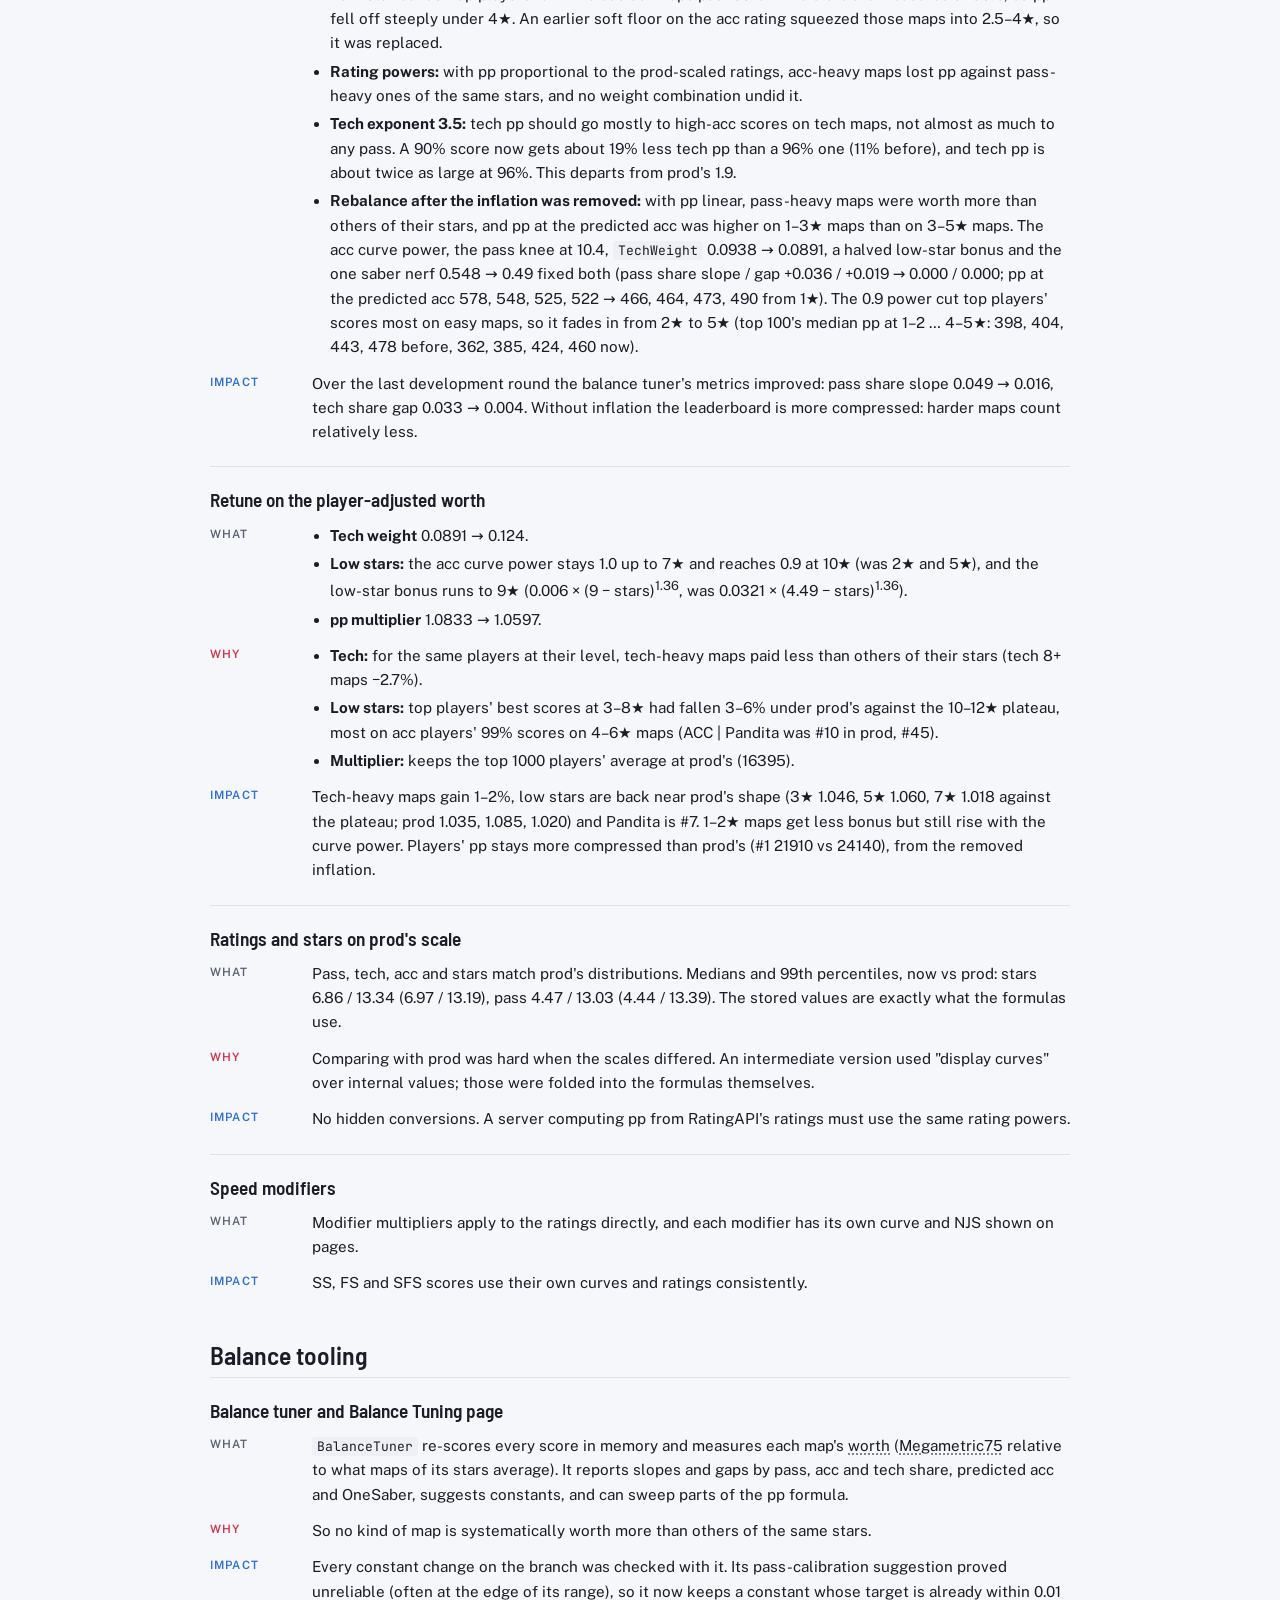
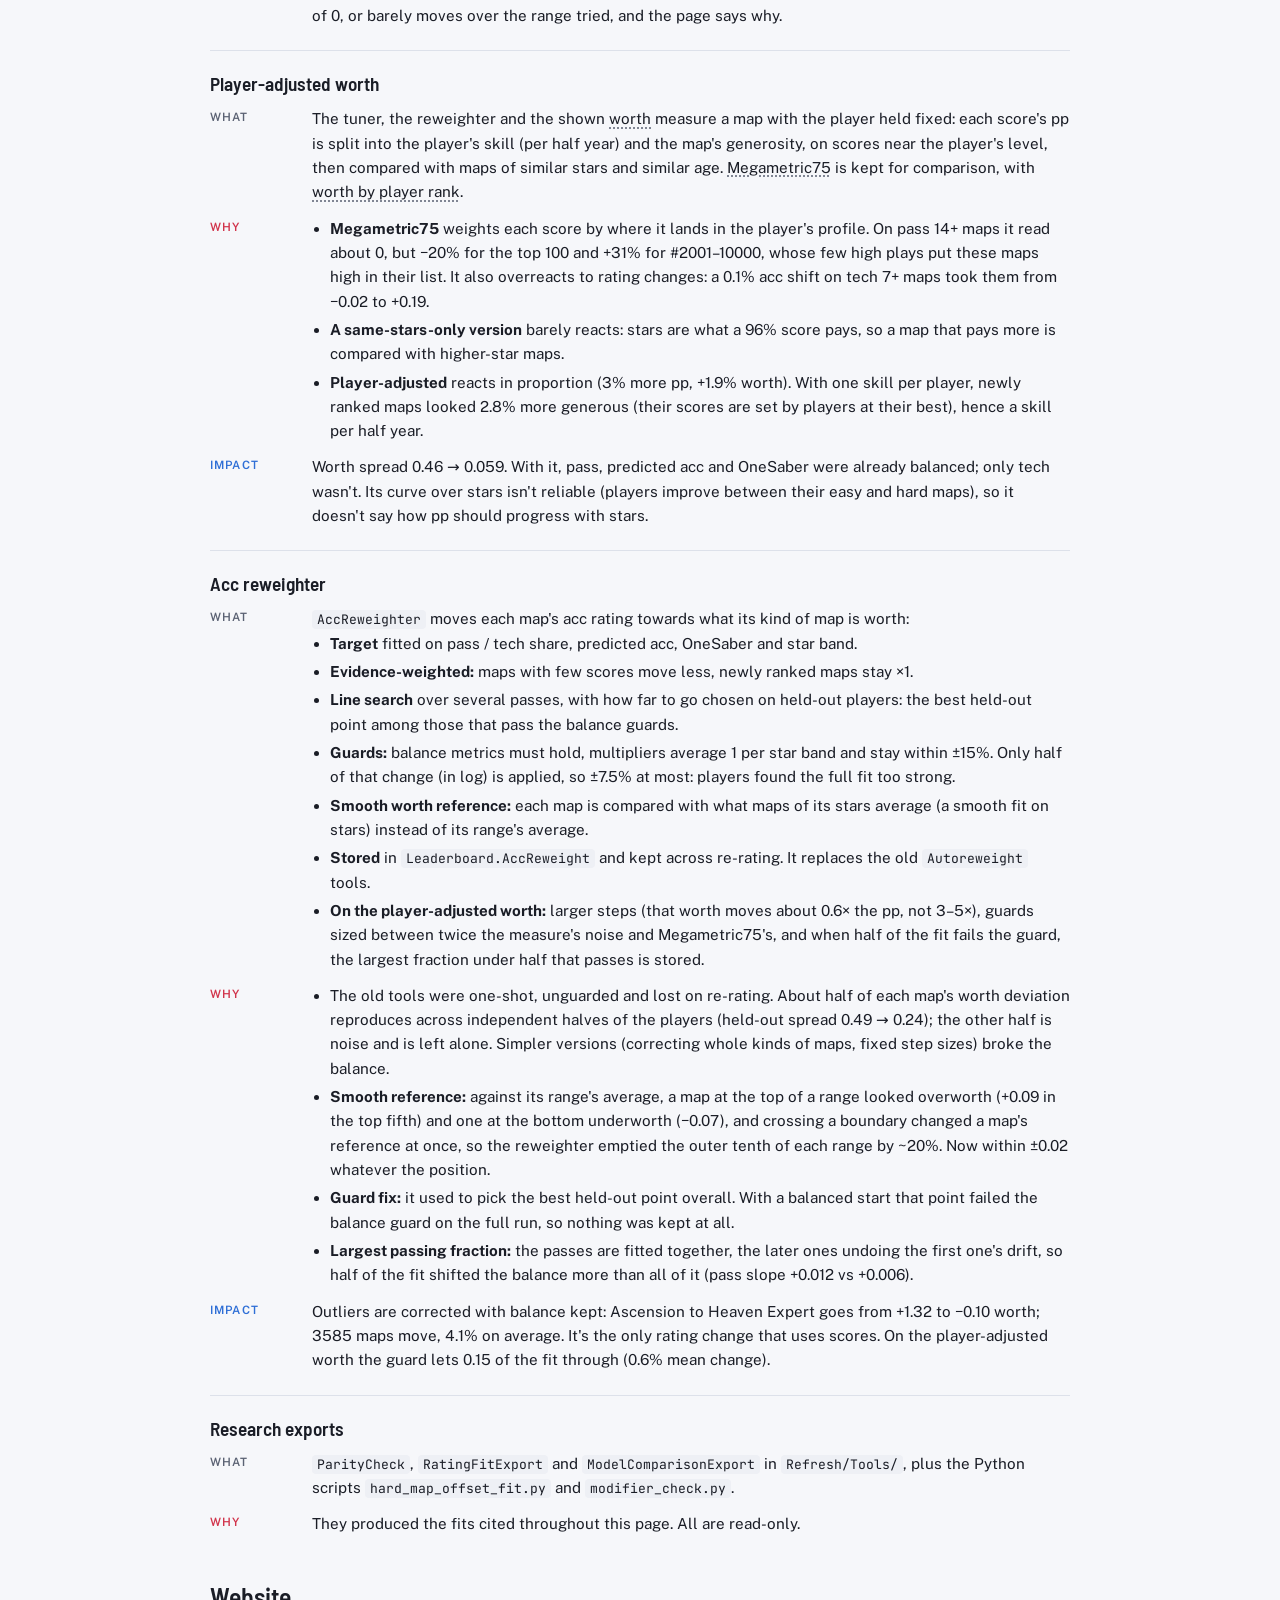
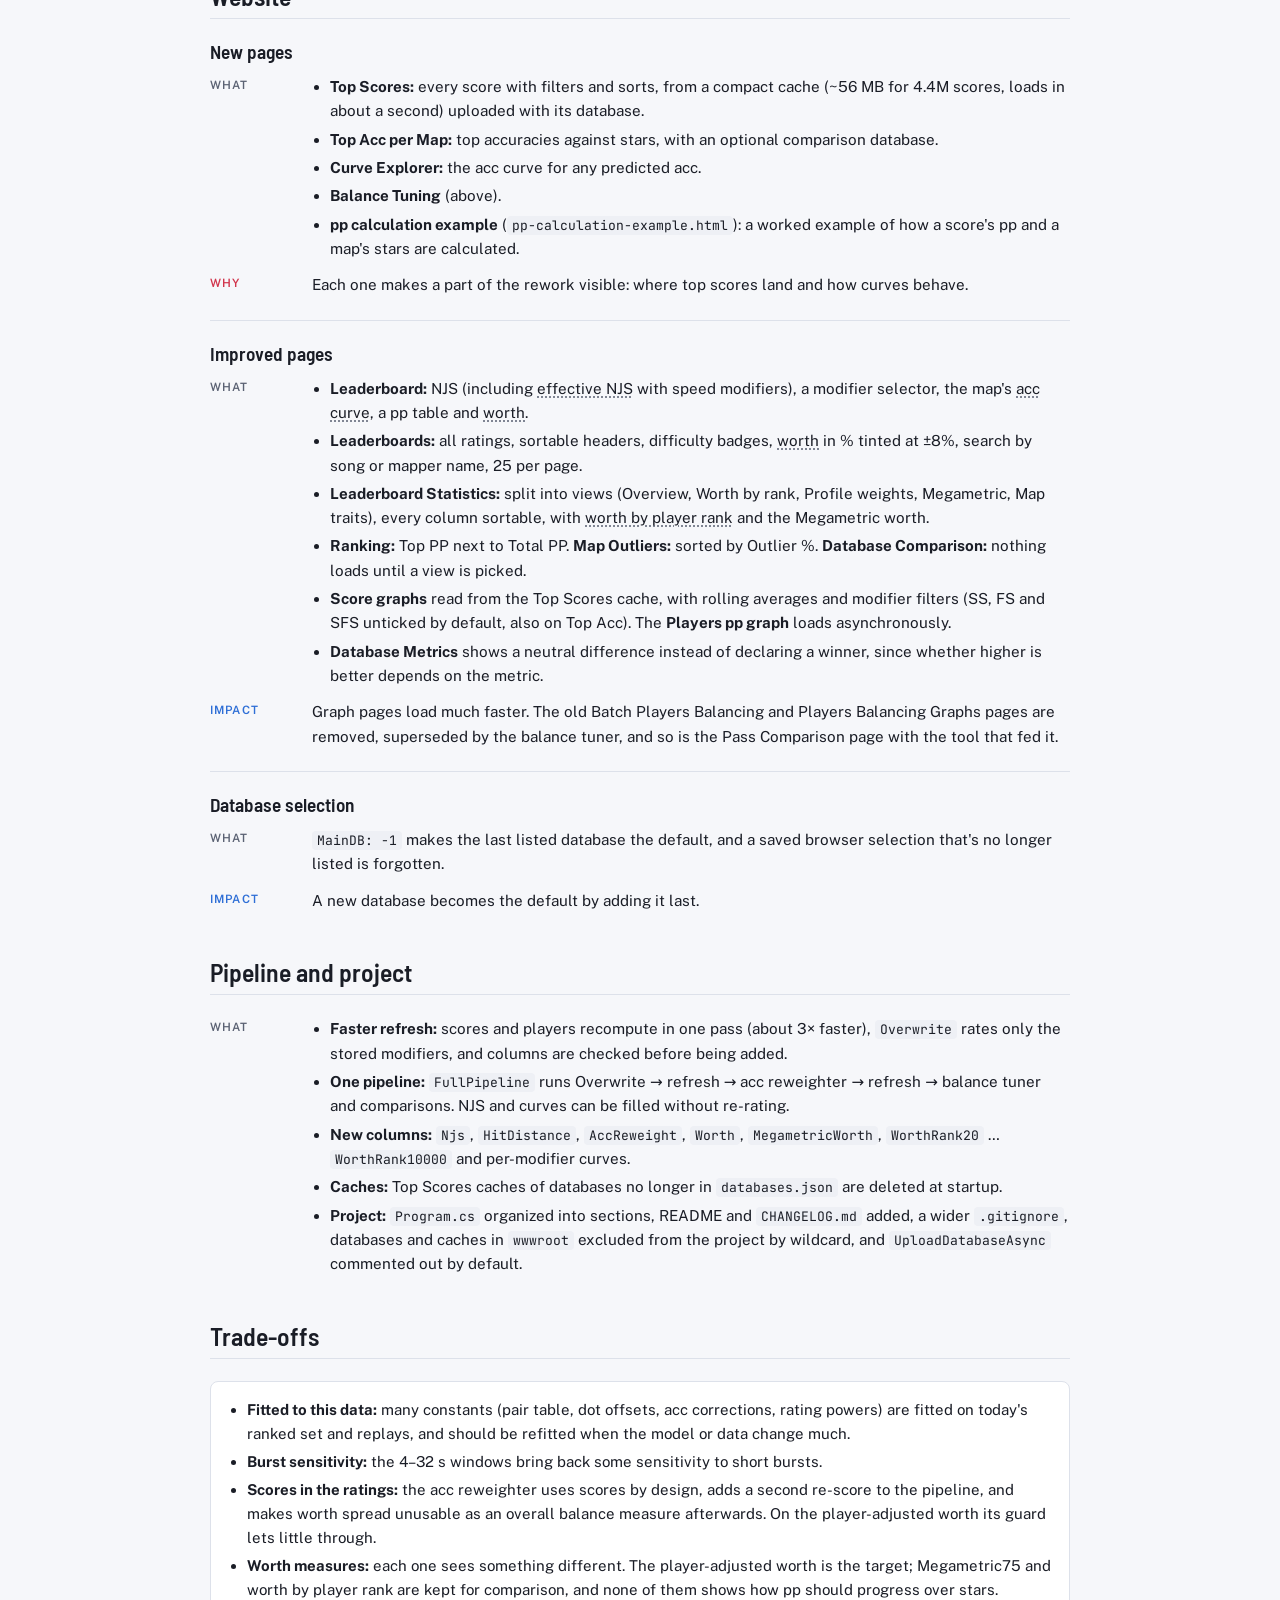
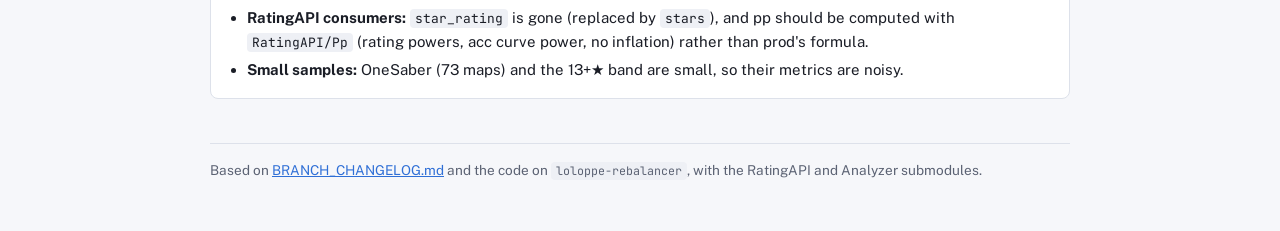
==== commit 81ef606f: "Player-adjusted worth, reweighter guard and fraction, page updates, cache cleanup, changelogs" ====
--- a/portaBLe-rebalancer-changelog.html
+++ b/portaBLe-rebalancer-changelog.html
@@ -109,8 +109,8 @@
     <div><b>Analyzer follows real play</b><p>Parity and swing directions are fitted on how top players actually cut. Pass is rated over time windows, and tech counts wrist work only.</p></div>
     <div><b>A better acc rating</b><p>A retrained Acc AI, a curve per map, and corrections where players fall short of the prediction: the hardest maps, long hand travel, very high pass.</p></div>
     <div><b>A balanced pp formula</b><p>One tunable class, retuned so no kind of map is worth more than others of the same stars. Ratings, stars and pp sit on prod's scale.</p></div>
-    <div><b>Balance tooling</b><p>An in-memory balance tuner checks every change, and an acc reweighter corrects outlier maps from scores, under guards.</p></div>
-    <div><b>Website</b><p>Top Scores and Top Acc pages, a curve explorer, a pass comparison page, map worth, a redesigned Leaderboards page and much faster graphs.</p></div>
+    <div><b>Balance tooling</b><p>An in-memory balance tuner checks every change, and an acc reweighter corrects outlier maps from scores, under guards. Both measure a map's worth with the player held fixed: how much it pays the same players than their other maps at their level.</p></div>
+    <div><b>Website</b><p>Top Scores and Top Acc pages, a curve explorer, map worth and worth by player rank, a redesigned Leaderboards page, Leaderboard Statistics in views and much faster graphs.</p></div>
   </div>
 </section>
 
@@ -122,12 +122,16 @@
     <h3>Measuring balance</h3>
     <dl class="terms">
       <div id="worth"><dt>Worth</dt><dd>
-        <span>How much a map pays off for the players who play it, compared with the other maps of the same star rating. 0.00 is average for its stars, +0.27 is 27% more valuable than average, −0.20 is 20% less.</span>
-        <span>It's the map's <a class="term" href="#megametric">Megametric75</a> divided by what maps of its stars average, minus 1. That average is a smooth fit of Megametric75 against stars (each map weighted by how close its stars are, within about a quarter of a star), so a 5.9★ map and a 6.1★ map are compared with nearly the same reference. A balanced system puts every map near 0.</span>
-        <span class="eg">On the Leaderboard page it always comes from scores without modifiers, so "(no modifier)" appears when you pick SS, FS or SFS. On the Leaderboards list, +0.25 or more is tinted red (overpaying) and −0.25 or less blue (underpaying). It's blank when the map has too few qualifying scores or its star range has fewer than 5 maps.</span></dd></div>
+        <span>How much a map pays its players compared with the other maps of the same star rating, for the same players: how much more or less they get here than on their other maps at their level. 0% is average for its stars, +4% is 4% more, −4% is 4% less.</span>
+        <span>It's fitted on every player's scores near their level (from 2★ under it to 0.5★ above): each score's pp is split into the player's skill at the time (per half year, since players improve) and the map's generosity. Each map is then compared with maps of similar stars (within about a quarter of a star) and maps first played around the same time (older maps were grinded for longer). Who plays a map no longer matters, and a map that pays more shows it. A balanced system puts every map near 0.</span>
+        <span class="eg">On the Leaderboards list, +8% or more is tinted red (overpaying) and −8% or less blue (underpaying), about the outer 7–8% of maps on each side. It's blank when the map has too few scores from players near its level. The balance tuner and the acc reweighter use this measure.</span></dd></div>
       <div id="megametric"><dt>Megametric75</dt><dd>
         <span>How much a map counts in the profiles of the players who play it. For each score: the score's pp divided by that player's top pp, times the score's weight in their profile. A score that is one of a player's best plays and counts fully scores high.</span>
-        <span class="eg">Averaged over the top third of the map's scores by weight, from players with 75 or more ranked plays (hence "75").</span></dd></div>
+        <span class="eg">Averaged over the top third of the map's scores by weight, from players with 75 or more ranked plays (hence "75").</span>
+        <span>It used to be the worth. The profile weight inflates maps played by players with few high plays (survivors of very high pass maps, who sit low on them) and overreacts to rating changes, so it's kept as the <b>Megametric worth</b> on Leaderboard Statistics for comparison.</span></dd></div>
+      <div id="rank-worth"><dt>Worth by player rank</dt><dd>
+        <span>Each score's pp divided by the player's top pp, averaged over the players ranked #1–20, #21–100, #101–1000, #1001–3000 and #3001–10000, and compared with maps of the same stars. It shows who a map serves: on pass 14+ maps, the top 100 got less than on maps of their stars while #3001–10000 got more.</span>
+        <span class="eg">On Leaderboard Statistics, in the "Worth by rank" view. Blank under 5 scores in the range.</span></dd></div>
       <div id="star-range"><dt>Star range (band)</dt><dd>
         <span>Maps are grouped by whole stars: 0–1★, 1–2★, … 12–13★, and 13★+. The balance tuner reports by range, and the acc reweighter keeps each range's average multiplier at 1. Worth used to compare a map with its own range's average, which made maps at the top of a range look overworth and maps at the bottom underworth; it now uses the smooth reference above, but only for ranges with at least 5 maps.</span></dd></div>
       <div id="shares"><dt>Pass / acc / tech share</dt><dd>
@@ -138,7 +142,7 @@
       <div id="onesaber-gap"><dt>OneSaber gap</dt><dd>
         <span>The average worth of OneSaber maps minus that of Standard maps with the same stars. Only 73 OneSaber maps are ranked, so this one is noisy.</span></dd></div>
       <div id="spread"><dt>Worth spread</dt><dd>
-        <span>The typical distance of a map's worth from its star range's average. Lower means more even. After the <a class="term" href="#reweight">acc reweighter</a> runs, it's low by construction, so it stops being a fair overall measure.</span></dd></div>
+        <span>The typical distance of a map's worth from what maps of its stars average. Lower means more even: about 0.06 with the current worth, 0.46 with Megametric75. After the <a class="term" href="#reweight">acc reweighter</a> runs, it's lower by construction, so it stops being a fair overall measure.</span></dd></div>
     </dl>
   </div>
 
@@ -165,11 +169,11 @@
       <div id="display-curves"><dt>Display curves (removed)</dt><dd>
         <span>For a while the branch kept "internal" ratings and converted them to prod-like numbers only for display. Those conversions are now built into the formulas, so the rating you see is the one used for pp.</span></dd></div>
       <div id="low-star"><dt>Low-star bonus</dt><dd>
-        <span>Extra pp on maps under about 4.5★: about +18% at 1★, fading to nothing at 4.5★ (it was twice that before the inflation was removed, which already raised low-star pp the most). Top players push easy maps past 99% while stars are measured at 96%, so without it these maps paid too little.</span></dd></div>
+        <span>Extra pp on maps under 9★: +10% at 1★, +6.9% at 3★, +3.8% at 5★, +1.5% at 7★, fading to nothing at 9★. It used to stop at 4.5★ (+18% at 1★), but top players' best scores at 3–8★ had fallen 3–6% under prod's. Top players push easy maps past 99% while stars are measured at 96%, so without it these maps paid too little.</span></dd></div>
       <div id="compression"><dt>Pass top compression</dt><dd>
         <span>Above a pass rating of 10.4, each extra pass point counts half in pass pp (13.4 before the inflation was removed). Maps with unusually high pass were worth more than others of their stars.</span></dd></div>
       <div id="curve-power"><dt>Acc curve power</dt><dd>
-        <span>Acc pp follows a slightly flatter version of the map's curve around 96%: curve(96%) × (curve(acc) / curve(96%))<sup>0.9</sup>. A 96% score pays the same, so stars don't move; scores above 96% gain a little less acc pp. On easy maps, where top players score far above 96%, the power is 1.0 up to 2★ and goes to 0.9 at 5★.</span></dd></div>
+        <span>Acc pp follows a slightly flatter version of the map's curve around 96%: curve(96%) × (curve(acc) / curve(96%))<sup>0.9</sup>. A 96% score pays the same, so stars don't move; scores above 96% gain a little less acc pp. On easier maps, where top players score far above 96%, the power is 1.0 up to 7★ and goes to 0.9 at 10★ (it used to reach 0.9 at 5★, which cut acc players' 99% scores on 4–6★ maps the most).</span></dd></div>
       <div id="inflation"><dt>Inflation (removed)</dt><dd>
         <span>pp used to be 650 × ((pass + acc + tech) / 650)<sup>1.3</sup>, which made a higher total worth disproportionately more. pp is now just the sum times the pp multiplier, so most scores rose (×1.44 under 3★, ×1.15 at 13★+) and harder maps count relatively less.</span></dd></div>
     </dl>
@@ -181,7 +185,7 @@
       <div id="tuner"><dt>Balance tuner</dt><dd>
         <span>A tool that re-scores every score in memory (a few seconds per run) and reports the <a class="term" href="#slopes">slopes and gaps</a> above, so a constant change can be checked before re-rating. Its results are on the Balance Tuning page.</span></dd></div>
       <div id="reweight"><dt>Acc reweight</dt><dd>
-        <span>A per-map multiplier on the acc rating, chosen by the acc reweighter to move a map's <a class="term" href="#worth">worth</a> towards what maps like it are worth. It averages 1 in each star range and stays within ±7.5%: only half of the fitted change is applied, since the full fit was too strong. 1 or blank means no change.</span>
+        <span>A per-map multiplier on the acc rating, chosen by the acc reweighter to move a map's <a class="term" href="#worth">worth</a> towards what maps like it are worth. It averages 1 in each star range and stays within ±7.5%: at most half of the fitted change is applied, since the full fit was too strong, and less when half would shift the balance between kinds of maps more than the guard allows. 1 or blank means no change.</span>
         <span class="eg">It's the only rating change that uses scores, and it's kept when maps are re-rated.</span></dd></div>
       <div id="evidence"><dt>Evidence weighting</dt><dd>
         <span>Maps with few scores move less under the reweighter, because their worth is mostly noise. Newly ranked maps aren't moved.</span></dd></div>
@@ -190,7 +194,7 @@
       <div id="effective-njs"><dt>Effective NJS</dt><dd>
         <span>Note jump speed with the speed modifier applied (faster under SS / FS / SFS). The Leaderboard page shows it next to the base NJS when you pick a modifier.</span></dd></div>
       <div id="cache"><dt>Top Scores cache</dt><dd>
-        <span>A compact file with every score of a database (~56 MB for 4.4M scores), built after each refresh and uploaded with the database. The Top Scores page and the score graphs read it instead of querying the database, which is why they load in about a second.</span></dd></div>
+        <span>A compact file with every score of a database (~56 MB for 4.4M scores), built after each refresh and uploaded with the database. The Top Scores page and the score graphs read it instead of querying the database, which is why they load in about a second. Caches of databases no longer in <code>databases.json</code> are deleted at startup.</span></dd></div>
       <div id="maindb"><dt>Default database</dt><dd>
         <span><code>MainDB: -1</code> in <code>databases.json</code> makes the last listed database the default, so adding a new database last makes it the default.</span></dd></div>
     </dl>
@@ -211,10 +215,14 @@
         <tr><td>Pass scale (pp)</td><td class="num">15.2<span class="arrow">→</span>12.3</td><td>Balance with the new pass</td></tr>
         <tr><td>Tech acc exponent</td><td class="num">1.9<span class="arrow">→</span>3.5</td><td>Tech pp goes to high-acc scores</td></tr>
         <tr><td>pp inflation power</td><td class="num">1.3<span class="arrow">→</span>none</td><td>Harder maps counted disproportionately more</td></tr>
-        <tr><td>Acc curve power</td><td class="num">1<span class="arrow">→</span>0.9 (1.0 under 2★)</td><td>Pass-heavy maps were worth more after the inflation was removed</td></tr>
+        <tr><td>Acc curve power</td><td class="num">1<span class="arrow">→</span>0.9 (1.0 up to 7★, 0.9 from 10★)</td><td>Pass-heavy maps were worth more after the inflation was removed; low stars brought back up</td></tr>
+        <tr><td>Low-star bonus</td><td class="num">up to 4.49★<span class="arrow">→</span>up to 9★</td><td>Top players' best scores at 3–8★ were 3–6% under prod's</td></tr>
+        <tr><td>Tech weight (pp)</td><td class="num">0.0891<span class="arrow">→</span>0.124</td><td>Tech-heavy maps paid their players less than others of their stars</td></tr>
+        <tr><td>Very high pass buff</td><td class="num">none<span class="arrow">→</span>−0.55% effective acc</td><td>Pass 14+ maps paid 4.1% less than others of their stars</td></tr>
         <tr><td>Pass top knee</td><td class="num">13.375<span class="arrow">→</span>10.4</td><td>The highest-pass maps were worth more</td></tr>
-        <tr><td>pp multiplier</td><td class="num">1.075<span class="arrow">→</span>1.0833</td><td>Player totals on prod's scale, linear pp</td></tr>
-        <tr><td>Acc reweight limit</td><td class="num">±15%<span class="arrow">→</span>±7.5%</td><td>Only half of the fit is applied</td></tr>
+        <tr><td>pp multiplier</td><td class="num">1.075<span class="arrow">→</span>1.0597</td><td>Top 1000 players' average at prod's (16395), linear pp</td></tr>
+        <tr><td>Worth measure</td><td class="num">Megametric75<span class="arrow">→</span>player-adjusted</td><td>Same players, same level: who plays a map drops out (spread 0.46 → 0.059)</td></tr>
+        <tr><td>Acc reweight limit</td><td class="num">±15%<span class="arrow">→</span>±7.5%</td><td>At most half of the fit is applied, less if half fails the balance guard</td></tr>
         <tr><td>ONNX batch size</td><td class="num">4<span class="arrow">→</span>512</td><td>Much faster rating</td></tr>
       </tbody>
     </table>
@@ -309,10 +317,10 @@
     <div class="row"><span class="label what">What</span><div>The acc rating uses a lowered "effective" predicted acc:<ul>
       <li><b>Hard maps:</b> below 96.75% predicted acc, lowered by 1.24 × the distance below, down to 95%.</li>
       <li><b>Hand travel:</b> 3% per meter of mean hit distance above 0.62 m, capped at 0.8 m, phased out between 97% and 97.5% predicted acc.</li>
-      <li><b>Very high pass:</b> 0.214% per pass point above 14.52.</li></ul>
+      <li><b>Very high pass:</b> 0.214% per pass point above 14.52, and 0.55% from 14.5 pass, ramped in from 13.5.</li></ul>
       Acc rating = 13.5382 × Curve(effective acc + 0.0019)<sup>−0.8222</sup>, replacing 15.5 / Curve(predicted + 0.0022) × low-note nerf.</div></div>
     <div class="row"><span class="label why">Why</span><div>All fitted on top players' scores after removing each player's own level. They fell further behind the prediction on the hardest maps (their pp stopped rising past ~12★) and on maps where misses and bad cuts cost more, which the Acc AI can't see because its training targets exclude misses. A tech term was rejected because tech pp already pays for it. The power gives prod's acc-rating distribution.</div></div>
-    <div class="row"><span class="label impact">Impact</span><div>The Purple Dimension and similar maps are no longer under-rated, without overvaluing Godspeed.</div></div>
+    <div class="row"><span class="label impact">Impact</span><div>The Purple Dimension and similar maps are no longer under-rated, without overvaluing Godspeed. With the 0.55% buff (pass 14+ maps paid 4.1% less than others of their stars, in every player rank range), 15 of the 22 maps above 14 pass have a 700pp+ play instead of 4.</div></div>
   </article>
 
   <article class="change">
@@ -335,7 +343,7 @@
       <li><b>Tech pp</b> = e<sup>3.5 × acc</sup> × 0.0891 × tech<sup>1.2477</sup>; the exponent on accuracy went 1.9 → 3.5.</li>
       <li><b>Low-star bonus:</b> maps under ~4.5★ pay more (about +18% at 1★, fading to nothing at 4.5★).</li>
       <li><b>No inflation:</b> pp is the sum of pass, acc and tech pp times the pp multiplier (it was raised to the power 1.3 around 650, which made harder maps count disproportionately more).</li>
-      <li><b>Stars</b> = 1.2131 × (final pp of a 96% score / pp multiplier / 83.69)<sup>1.1751</sup>: what a 96% is actually worth, with the map's own acc curve and the low-star bonus (the same stars as before the inflation was removed). <b>pp multiplier</b> 1.0833.</li>
+      <li><b>Stars</b> = 1.2131 × (final pp of a 96% score / pp multiplier / 83.69)<sup>1.1751</sup>: what a 96% is actually worth, with the map's own acc curve and the low-star bonus (the same stars as before the inflation was removed). <b>pp multiplier</b> 1.0597.</li>
       <li><b>One saber nerf</b> (Analyzer): 0.49.</li></ul></div></div>
     <div class="row"><span class="label why">Why</span><div><ul>
       <li><b>Pass compression:</b> maps with more pass than others of their stars were worth more above ~10★.</li>
@@ -347,6 +355,19 @@
   </article>
 
   <article class="change">
+    <h3>Retune on the player-adjusted worth</h3>
+    <div class="row"><span class="label what">What</span><div><ul>
+      <li><b>Tech weight</b> 0.0891 → 0.124.</li>
+      <li><b>Low stars:</b> the acc curve power stays 1.0 up to 7★ and reaches 0.9 at 10★ (was 2★ and 5★), and the low-star bonus runs to 9★ (0.006 × (9 − stars)<sup>1.36</sup>, was 0.0321 × (4.49 − stars)<sup>1.36</sup>).</li>
+      <li><b>pp multiplier</b> 1.0833 → 1.0597.</li></ul></div></div>
+    <div class="row"><span class="label why">Why</span><div><ul>
+      <li><b>Tech:</b> for the same players at their level, tech-heavy maps paid less than others of their stars (tech 8+ maps −2.7%).</li>
+      <li><b>Low stars:</b> top players' best scores at 3–8★ had fallen 3–6% under prod's against the 10–12★ plateau, most on acc players' 99% scores on 4–6★ maps (ACC | Pandita was #10 in prod, #45).</li>
+      <li><b>Multiplier:</b> keeps the top 1000 players' average at prod's (16395).</li></ul></div></div>
+    <div class="row"><span class="label impact">Impact</span><div>Tech-heavy maps gain 1–2%, low stars are back near prod's shape (3★ 1.046, 5★ 1.060, 7★ 1.018 against the plateau; prod 1.035, 1.085, 1.020) and Pandita is #7. 1–2★ maps get less bonus but still rise with the curve power. Players' pp stays more compressed than prod's (#1 21910 vs 24140), from the removed inflation.</div></div>
+  </article>
+
+  <article class="change">
     <h3>Ratings and stars on prod's scale</h3>
     <div class="row"><span class="label what">What</span><div>Pass, tech, acc and stars match prod's distributions. Medians and 99th percentiles, now vs prod: stars 6.86 / 13.34 (6.97 / 13.19), pass 4.47 / 13.03 (4.44 / 13.39). The stored values are exactly what the formulas use.</div></div>
     <div class="row"><span class="label why">Why</span><div>Comparing with prod was hard when the scales differed. An intermediate version used "display curves" over internal values; those were folded into the formulas themselves.</div></div>
@@ -367,7 +388,17 @@
     <h3>Balance tuner and Balance Tuning page</h3>
     <div class="row"><span class="label what">What</span><div><code>BalanceTuner</code> re-scores every score in memory and measures each map's <a class="term" href="#worth">worth</a> (<a class="term" href="#megametric">Megametric75</a> relative to what maps of its stars average). It reports slopes and gaps by pass, acc and tech share, predicted acc and OneSaber, suggests constants, and can sweep parts of the pp formula.</div></div>
     <div class="row"><span class="label why">Why</span><div>So no kind of map is systematically worth more than others of the same stars.</div></div>
-    <div class="row"><span class="label impact">Impact</span><div>Every constant change on the branch was checked with it. Its pass-calibration suggestion proved unreliable (often at the edge of its range).</div></div>
+    <div class="row"><span class="label impact">Impact</span><div>Every constant change on the branch was checked with it. Its pass-calibration suggestion proved unreliable (often at the edge of its range), so it now keeps a constant whose target is already within 0.01 of 0, or barely moves over the range tried, and the page says why.</div></div>
+  </article>
+
+  <article class="change">
+    <h3>Player-adjusted worth</h3>
+    <div class="row"><span class="label what">What</span><div>The tuner, the reweighter and the shown <a class="term" href="#worth">worth</a> measure a map with the player held fixed: each score's pp is split into the player's skill (per half year) and the map's generosity, on scores near the player's level, then compared with maps of similar stars and similar age. <a class="term" href="#megametric">Megametric75</a> is kept for comparison, with <a class="term" href="#rank-worth">worth by player rank</a>.</div></div>
+    <div class="row"><span class="label why">Why</span><div><ul>
+      <li><b>Megametric75</b> weights each score by where it lands in the player's profile. On pass 14+ maps it read about 0, but −20% for the top 100 and +31% for #2001–10000, whose few high plays put these maps high in their list. It also overreacts to rating changes: a 0.1% acc shift on tech 7+ maps took them from −0.02 to +0.19.</li>
+      <li><b>A same-stars-only version</b> barely reacts: stars are what a 96% score pays, so a map that pays more is compared with higher-star maps.</li>
+      <li><b>Player-adjusted</b> reacts in proportion (3% more pp, +1.9% worth). With one skill per player, newly ranked maps looked 2.8% more generous (their scores are set by players at their best), hence a skill per half year.</li></ul></div></div>
+    <div class="row"><span class="label impact">Impact</span><div>Worth spread 0.46 → 0.059. With it, pass, predicted acc and OneSaber were already balanced; only tech wasn't. Its curve over stars isn't reliable (players improve between their easy and hard maps), so it doesn't say how pp should progress with stars.</div></div>
   </article>
 
   <article class="change">
@@ -378,17 +409,19 @@
       <li><b>Line search</b> over several passes, with how far to go chosen on held-out players: the best held-out point among those that pass the balance guards.</li>
       <li><b>Guards:</b> balance metrics must hold, multipliers average 1 per star band and stay within ±15%. Only half of that change (in log) is applied, so ±7.5% at most: players found the full fit too strong.</li>
       <li><b>Smooth worth reference:</b> each map is compared with what maps of its stars average (a smooth fit on stars) instead of its range's average.</li>
-      <li><b>Stored</b> in <code>Leaderboard.AccReweight</code> and kept across re-rating. It replaces the old <code>Autoreweight</code> tools.</li></ul></div></div>
+      <li><b>Stored</b> in <code>Leaderboard.AccReweight</code> and kept across re-rating. It replaces the old <code>Autoreweight</code> tools.</li>
+      <li><b>On the player-adjusted worth:</b> larger steps (that worth moves about 0.6× the pp, not 3–5×), guards sized between twice the measure's noise and Megametric75's, and when half of the fit fails the guard, the largest fraction under half that passes is stored.</li></ul></div></div>
     <div class="row"><span class="label why">Why</span><div><ul>
       <li>The old tools were one-shot, unguarded and lost on re-rating. About half of each map's worth deviation reproduces across independent halves of the players (held-out spread 0.49 → 0.24); the other half is noise and is left alone. Simpler versions (correcting whole kinds of maps, fixed step sizes) broke the balance.</li>
       <li><b>Smooth reference:</b> against its range's average, a map at the top of a range looked overworth (+0.09 in the top fifth) and one at the bottom underworth (−0.07), and crossing a boundary changed a map's reference at once, so the reweighter emptied the outer tenth of each range by ~20%. Now within ±0.02 whatever the position.</li>
-      <li><b>Guard fix:</b> it used to pick the best held-out point overall. With a balanced start that point failed the balance guard on the full run, so nothing was kept at all.</li></ul></div></div>
-    <div class="row"><span class="label impact">Impact</span><div>Outliers are corrected with balance kept: Ascension to Heaven Expert goes from +1.32 to −0.10 worth; 3585 maps move, 4.1% on average. It's the only rating change that uses scores.</div></div>
+      <li><b>Guard fix:</b> it used to pick the best held-out point overall. With a balanced start that point failed the balance guard on the full run, so nothing was kept at all.</li>
+      <li><b>Largest passing fraction:</b> the passes are fitted together, the later ones undoing the first one's drift, so half of the fit shifted the balance more than all of it (pass slope +0.012 vs +0.006).</li></ul></div></div>
+    <div class="row"><span class="label impact">Impact</span><div>Outliers are corrected with balance kept: Ascension to Heaven Expert goes from +1.32 to −0.10 worth; 3585 maps move, 4.1% on average. It's the only rating change that uses scores. On the player-adjusted worth the guard lets 0.15 of the fit through (0.6% mean change).</div></div>
   </article>
 
   <article class="change">
     <h3>Research exports</h3>
-    <div class="row"><span class="label what">What</span><div><code>ParityCheck</code>, <code>RatingFitExport</code>, <code>ModelComparisonExport</code> and <code>PassWindowCheck</code> in <code>Refresh/Tools/</code>, plus the Python scripts <code>hard_map_offset_fit.py</code> and <code>modifier_check.py</code>.</div></div>
+    <div class="row"><span class="label what">What</span><div><code>ParityCheck</code>, <code>RatingFitExport</code> and <code>ModelComparisonExport</code> in <code>Refresh/Tools/</code>, plus the Python scripts <code>hard_map_offset_fit.py</code> and <code>modifier_check.py</code>.</div></div>
     <div class="row"><span class="label why">Why</span><div>They produced the fits cited throughout this page. All are read-only.</div></div>
   </article>
 </section>
@@ -402,20 +435,21 @@
       <li><b>Top Scores:</b> every score with filters and sorts, from a compact cache (~56 MB for 4.4M scores, loads in about a second) uploaded with its database.</li>
       <li><b>Top Acc per Map:</b> top accuracies against stars, with an optional comparison database.</li>
       <li><b>Curve Explorer:</b> the acc curve for any predicted acc.</li>
-      <li><b>Pass Comparison:</b> pass ordering, current vs database vs prod.</li>
       <li><b>Balance Tuning</b> (above).</li>
       <li><b>pp calculation example</b> (<code>pp-calculation-example.html</code>): a worked example of how a score's pp and a map's stars are calculated.</li></ul></div></div>
-    <div class="row"><span class="label why">Why</span><div>Each one makes a part of the rework visible: where top scores land, how curves behave, and how pass ordering moved against prod.</div></div>
+    <div class="row"><span class="label why">Why</span><div>Each one makes a part of the rework visible: where top scores land and how curves behave.</div></div>
   </article>
 
   <article class="change">
     <h3>Improved pages</h3>
     <div class="row"><span class="label what">What</span><div><ul>
       <li><b>Leaderboard:</b> NJS (including <a class="term" href="#effective-njs">effective NJS</a> with speed modifiers), a modifier selector, the map's <a class="term" href="#curve">acc curve</a>, a pp table and <a class="term" href="#worth">worth</a>.</li>
-      <li><b>Leaderboards:</b> all ratings, sortable headers, difficulty badges, <a class="term" href="#worth">worth</a> tinted when far from its star range, search by song or mapper name, 25 per page.</li>
-      <li><b>Score graphs</b> read from the Top Scores cache, with rolling averages and modifier filters. The <b>Players pp graph</b> loads asynchronously.</li>
+      <li><b>Leaderboards:</b> all ratings, sortable headers, difficulty badges, <a class="term" href="#worth">worth</a> in % tinted at ±8%, search by song or mapper name, 25 per page.</li>
+      <li><b>Leaderboard Statistics:</b> split into views (Overview, Worth by rank, Profile weights, Megametric, Map traits), every column sortable, with <a class="term" href="#rank-worth">worth by player rank</a> and the Megametric worth.</li>
+      <li><b>Ranking:</b> Top PP next to Total PP. <b>Map Outliers:</b> sorted by Outlier %. <b>Database Comparison:</b> nothing loads until a view is picked.</li>
+      <li><b>Score graphs</b> read from the Top Scores cache, with rolling averages and modifier filters (SS, FS and SFS unticked by default, also on Top Acc). The <b>Players pp graph</b> loads asynchronously.</li>
       <li><b>Database Metrics</b> shows a neutral difference instead of declaring a winner, since whether higher is better depends on the metric.</li></ul></div></div>
-    <div class="row"><span class="label impact">Impact</span><div>Graph pages load much faster. The old Batch Players Balancing and Players Balancing Graphs pages are removed, superseded by the balance tuner.</div></div>
+    <div class="row"><span class="label impact">Impact</span><div>Graph pages load much faster. The old Batch Players Balancing and Players Balancing Graphs pages are removed, superseded by the balance tuner, and so is the Pass Comparison page with the tool that fed it.</div></div>
   </article>
 
   <article class="change">
@@ -431,8 +465,9 @@
     <div class="row"><span class="label what">What</span><div><ul>
       <li><b>Faster refresh:</b> scores and players recompute in one pass (about 3× faster), <code>Overwrite</code> rates only the stored modifiers, and columns are checked before being added.</li>
       <li><b>One pipeline:</b> <code>FullPipeline</code> runs Overwrite → refresh → acc reweighter → refresh → balance tuner and comparisons. NJS and curves can be filled without re-rating.</li>
-      <li><b>New columns:</b> <code>Njs</code>, <code>HitDistance</code>, <code>AccReweight</code>, <code>Worth</code> and per-modifier curves.</li>
-      <li><b>Project:</b> <code>Program.cs</code> organized into sections, README and <code>CHANGELOG.md</code> added, a wider <code>.gitignore</code>, and <code>UploadDatabaseAsync</code> commented out by default.</li></ul></div></div>
+      <li><b>New columns:</b> <code>Njs</code>, <code>HitDistance</code>, <code>AccReweight</code>, <code>Worth</code>, <code>MegametricWorth</code>, <code>WorthRank20</code> … <code>WorthRank10000</code> and per-modifier curves.</li>
+      <li><b>Caches:</b> Top Scores caches of databases no longer in <code>databases.json</code> are deleted at startup.</li>
+      <li><b>Project:</b> <code>Program.cs</code> organized into sections, README and <code>CHANGELOG.md</code> added, a wider <code>.gitignore</code>, databases and caches in <code>wwwroot</code> excluded from the project by wildcard, and <code>UploadDatabaseAsync</code> commented out by default.</li></ul></div></div>
   </article>
 </section>
 
@@ -442,7 +477,8 @@
     <ul>
       <li><b>Fitted to this data:</b> many constants (pair table, dot offsets, acc corrections, rating powers) are fitted on today's ranked set and replays, and should be refitted when the model or data change much.</li>
       <li><b>Burst sensitivity:</b> the 4–32 s windows bring back some sensitivity to short bursts.</li>
-      <li><b>Scores in the ratings:</b> the acc reweighter uses scores by design, adds a second re-score to the pipeline, and makes worth spread unusable as an overall balance measure afterwards.</li>
+      <li><b>Scores in the ratings:</b> the acc reweighter uses scores by design, adds a second re-score to the pipeline, and makes worth spread unusable as an overall balance measure afterwards. On the player-adjusted worth its guard lets little through.</li>
+      <li><b>Worth measures:</b> each one sees something different. The player-adjusted worth is the target; Megametric75 and worth by player rank are kept for comparison, and none of them shows how pp should progress over stars.</li>
       <li><b>RatingAPI consumers:</b> <code>star_rating</code> is gone (replaced by <code>stars</code>), and pp should be computed with <code>RatingAPI/Pp</code> (rating powers, acc curve power, no inflation) rather than prod's formula.</li>
       <li><b>Small samples:</b> OneSaber (73 maps) and the 13+★ band are small, so their metrics are noisy.</li>
     </ul>
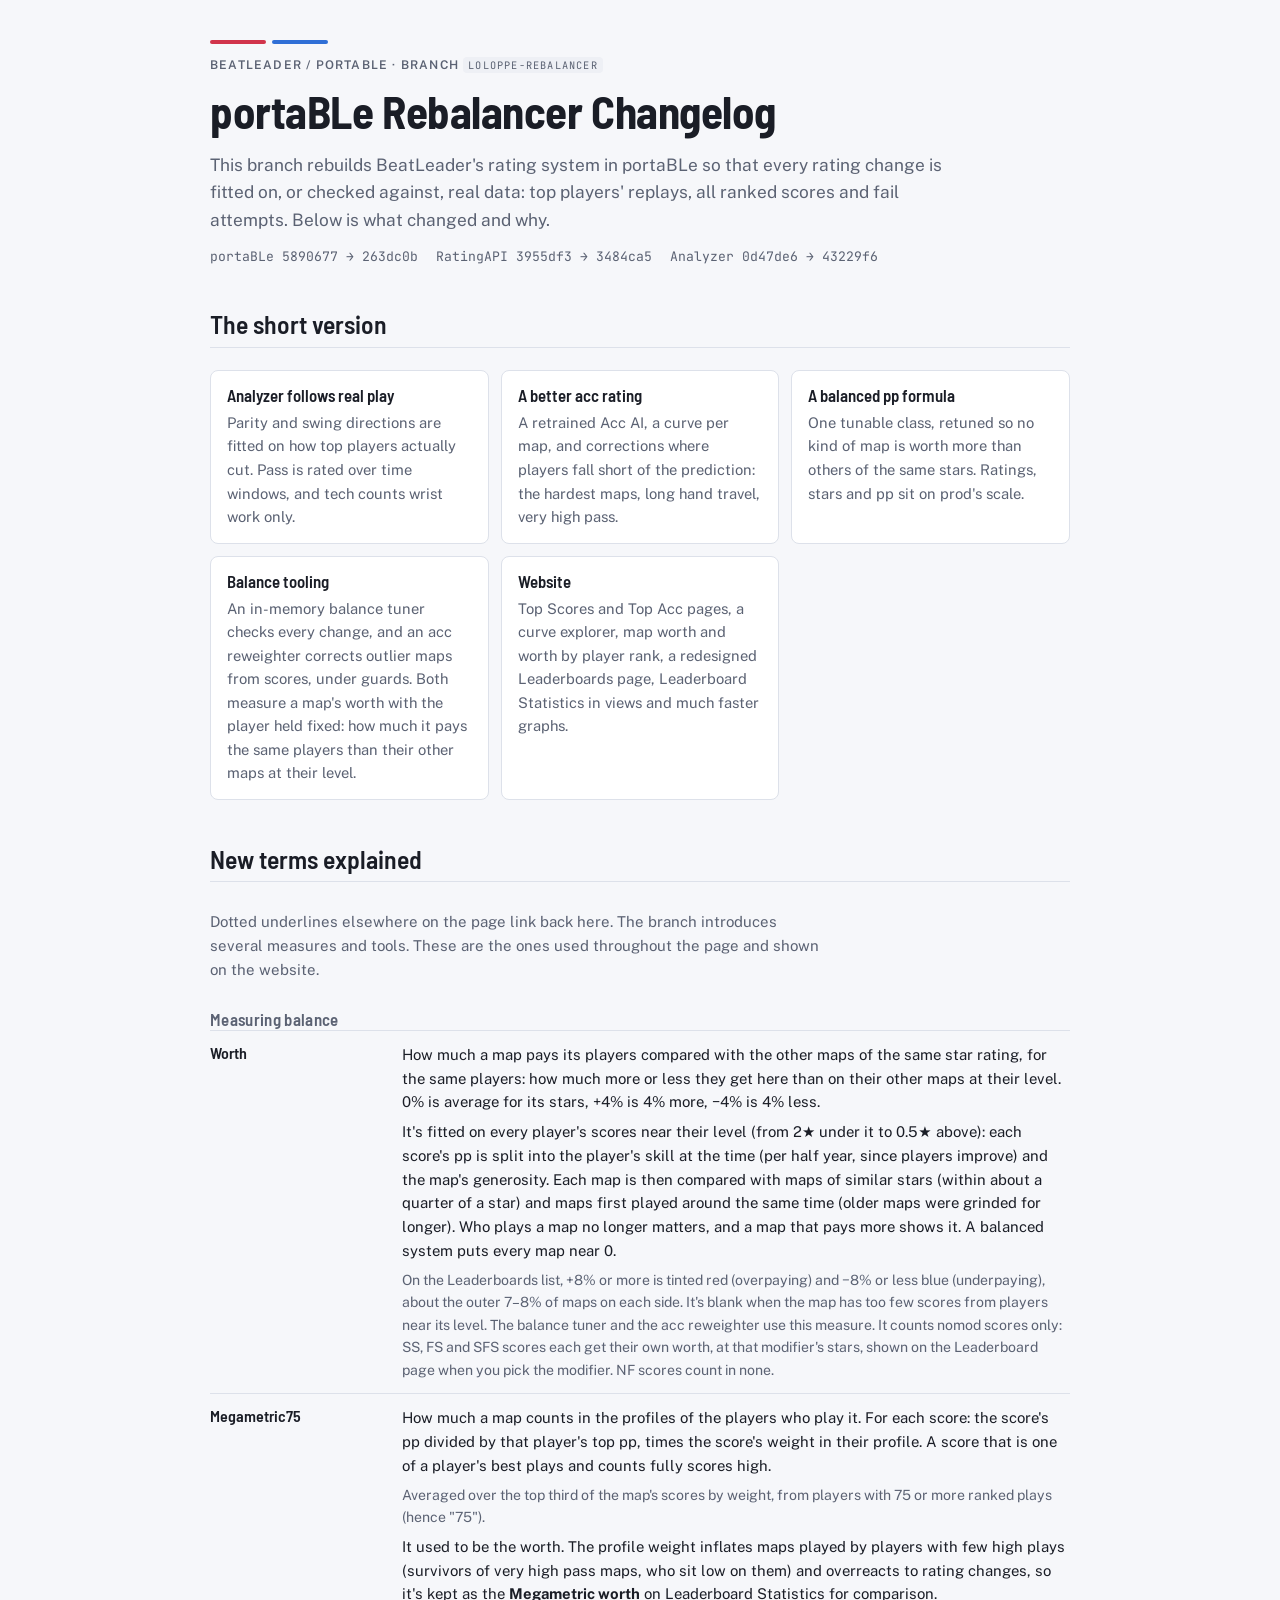
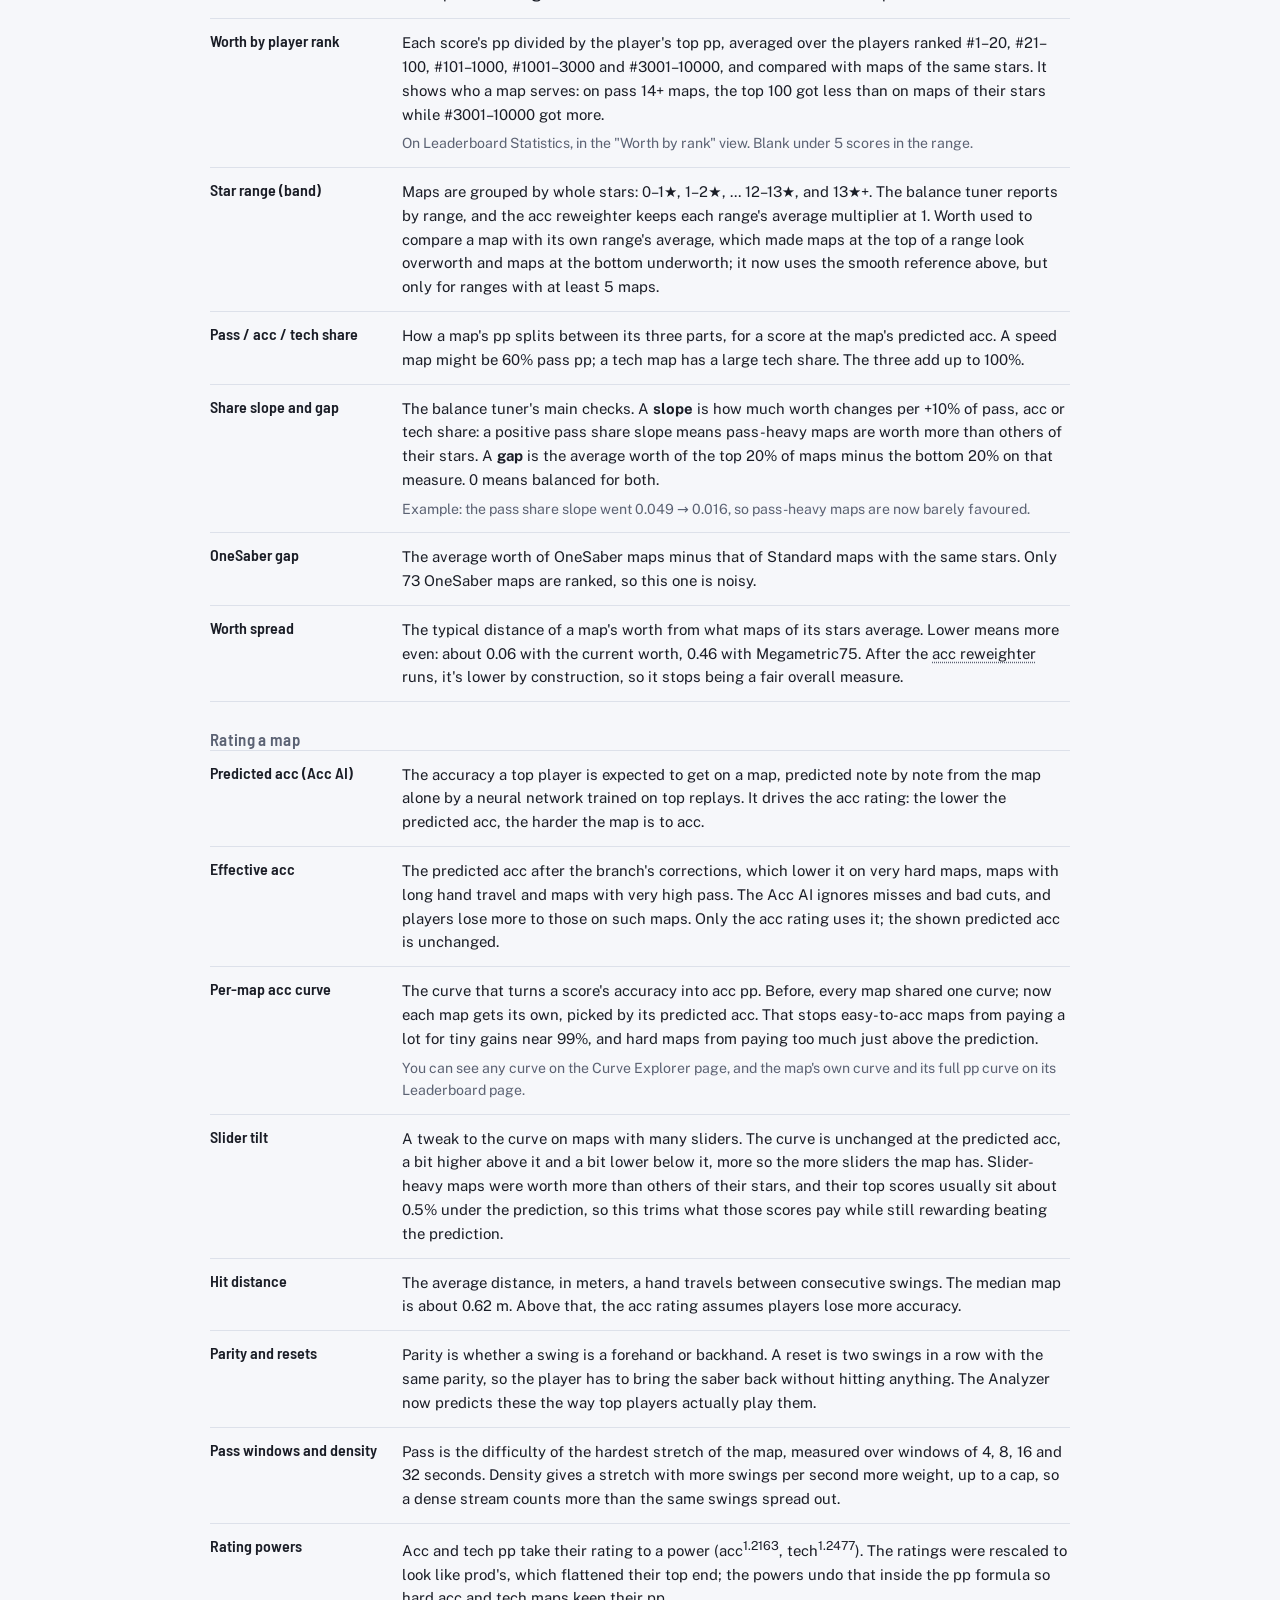
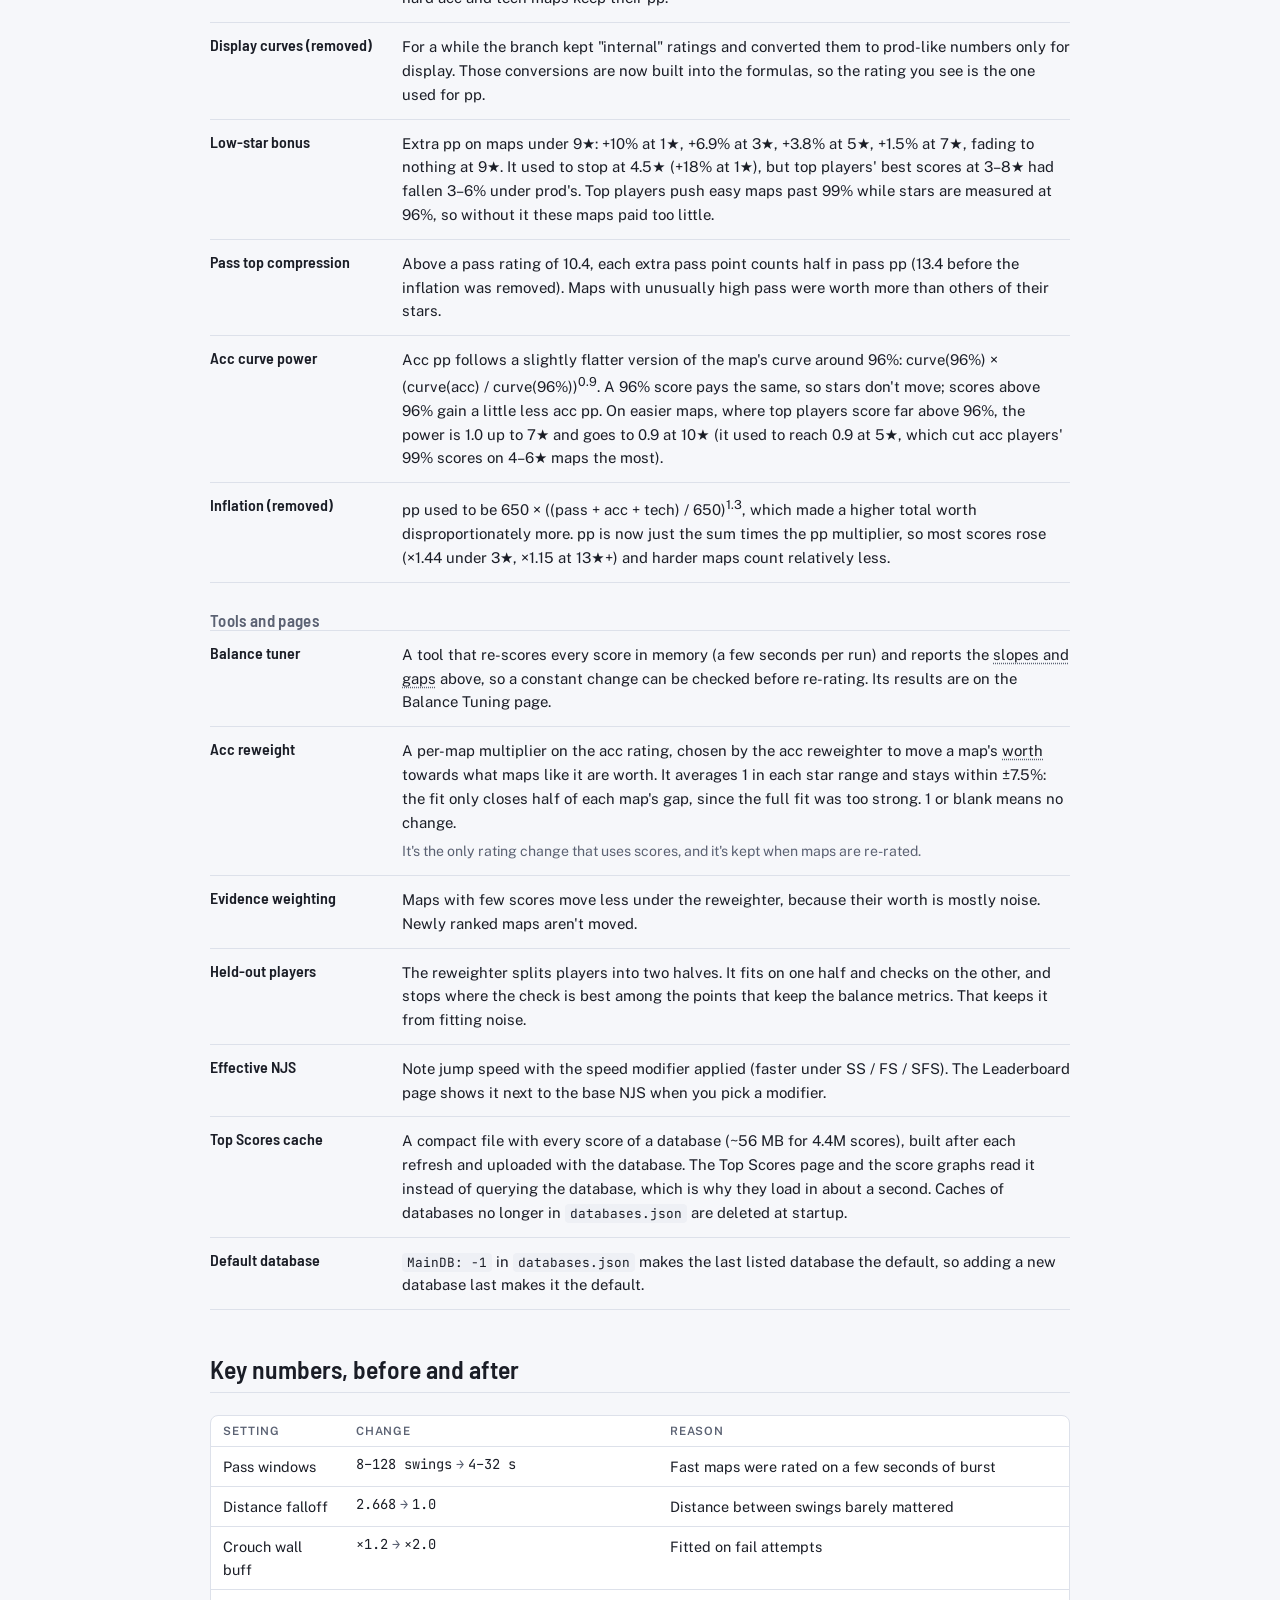
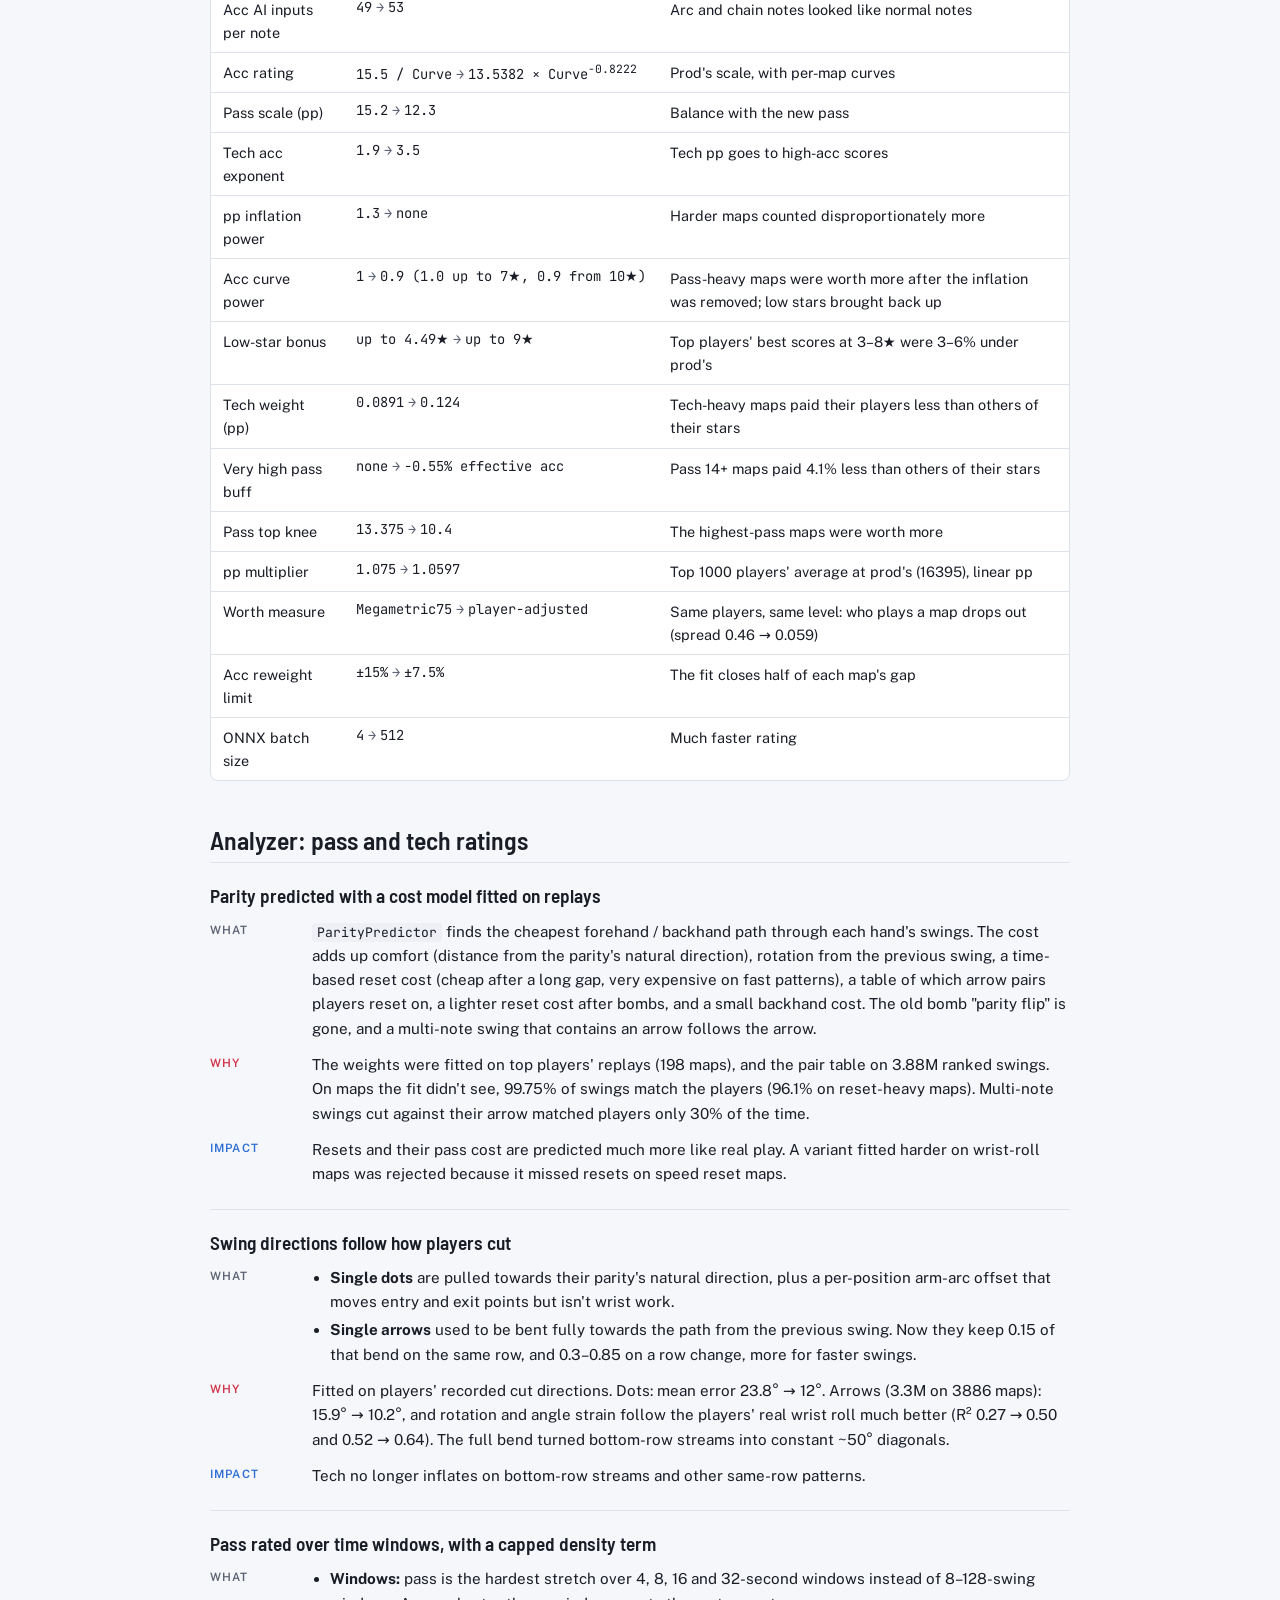
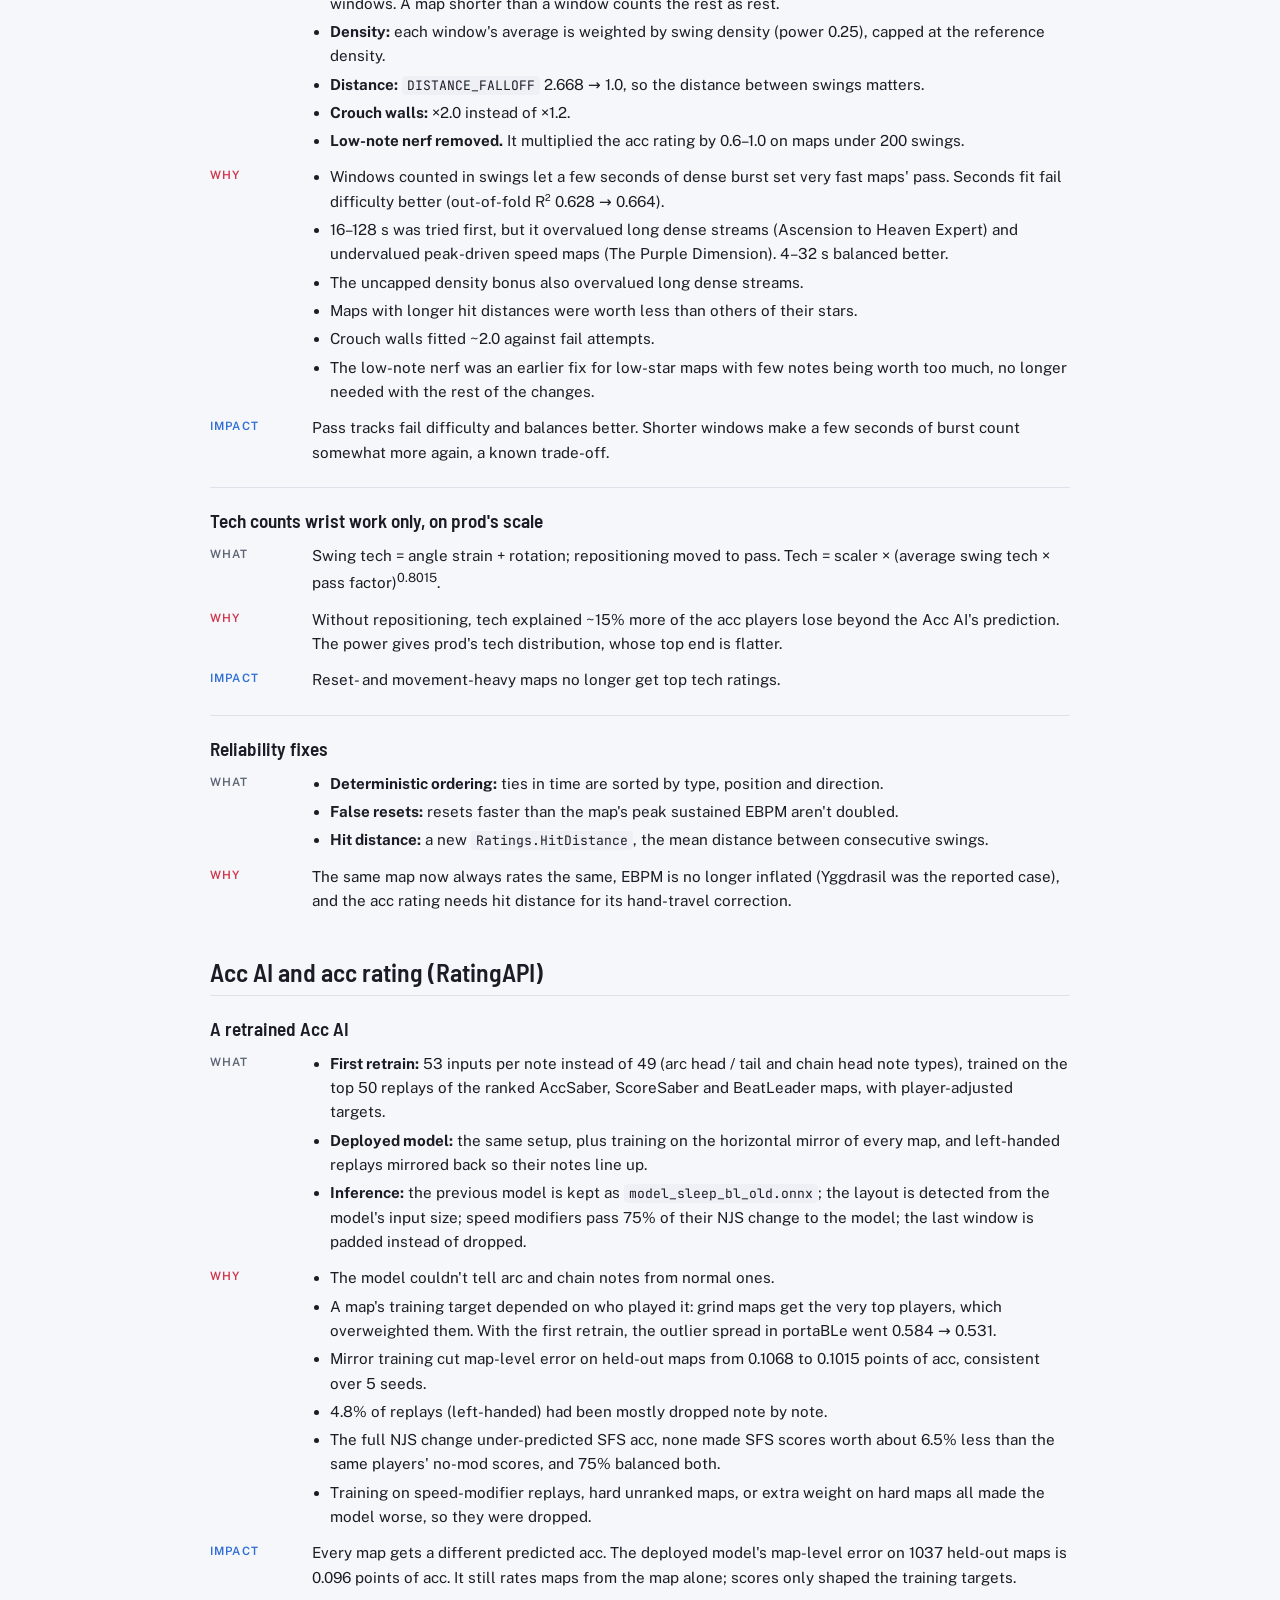
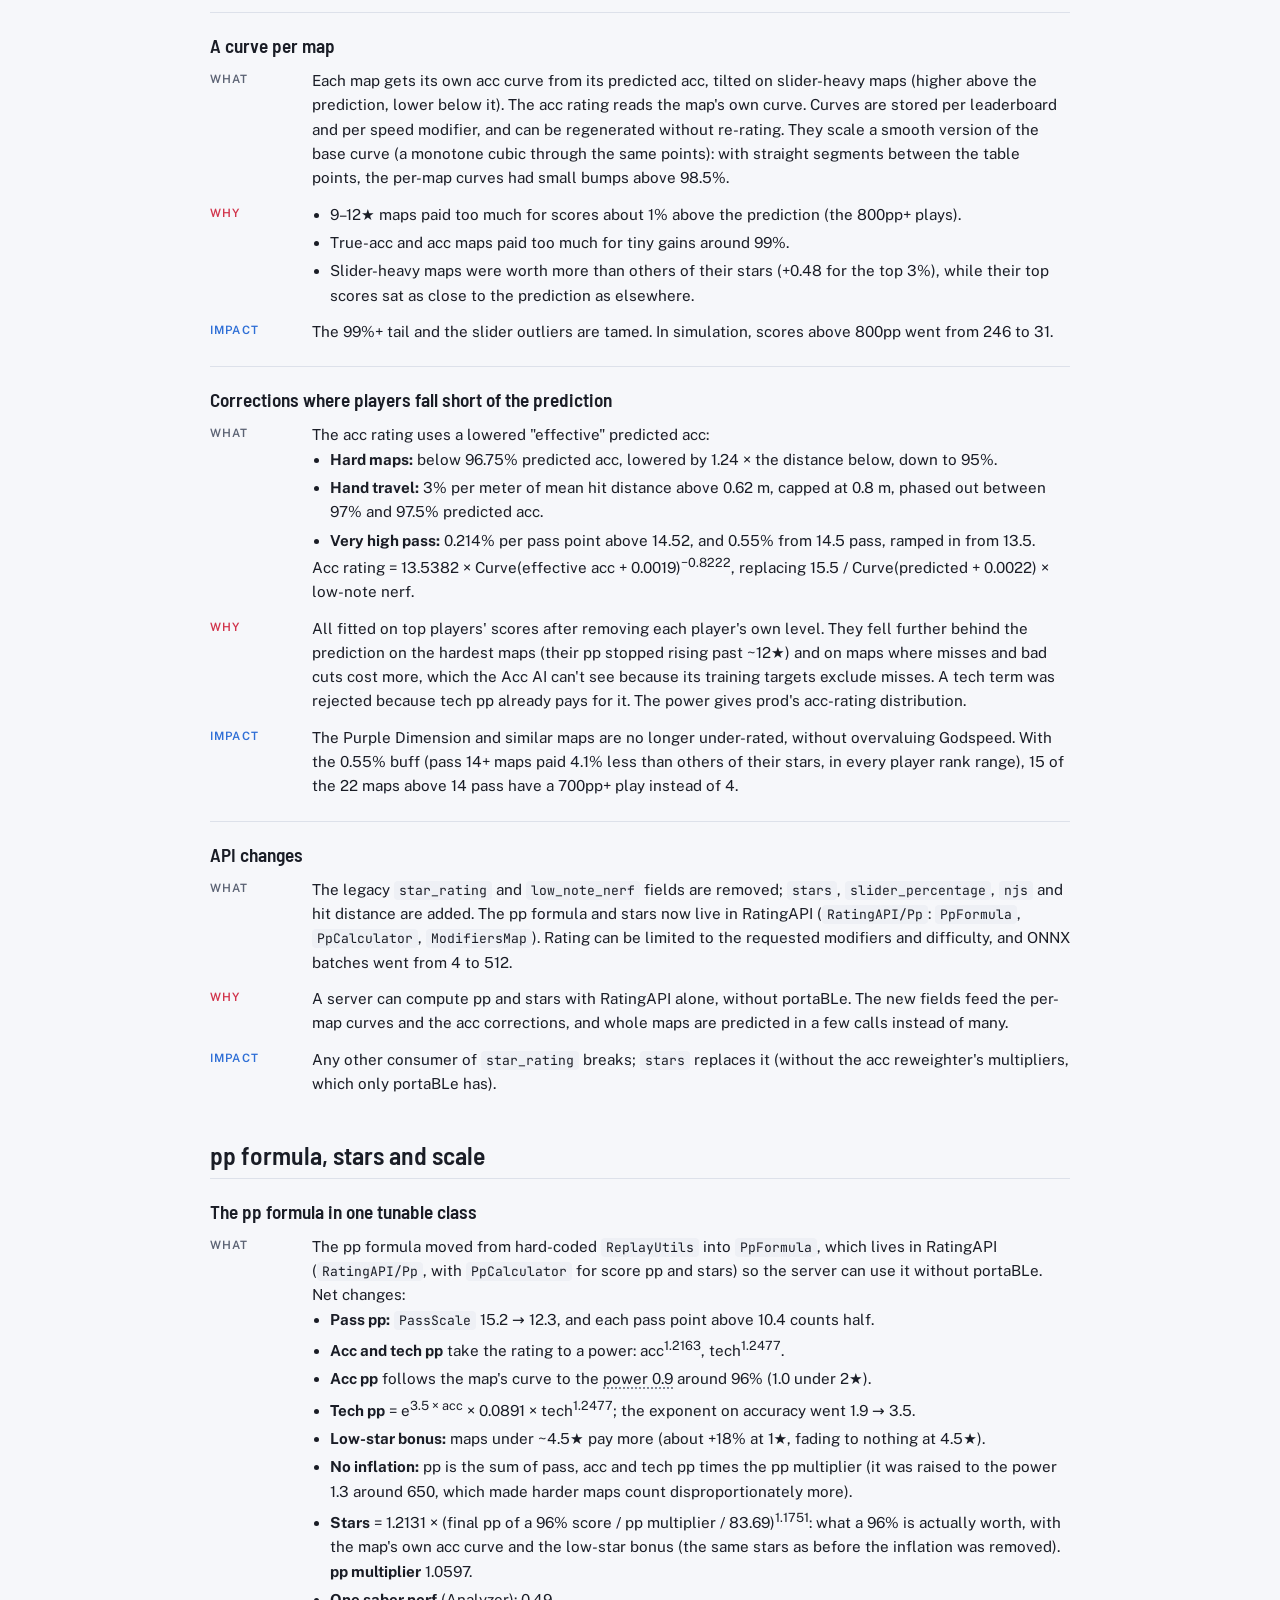
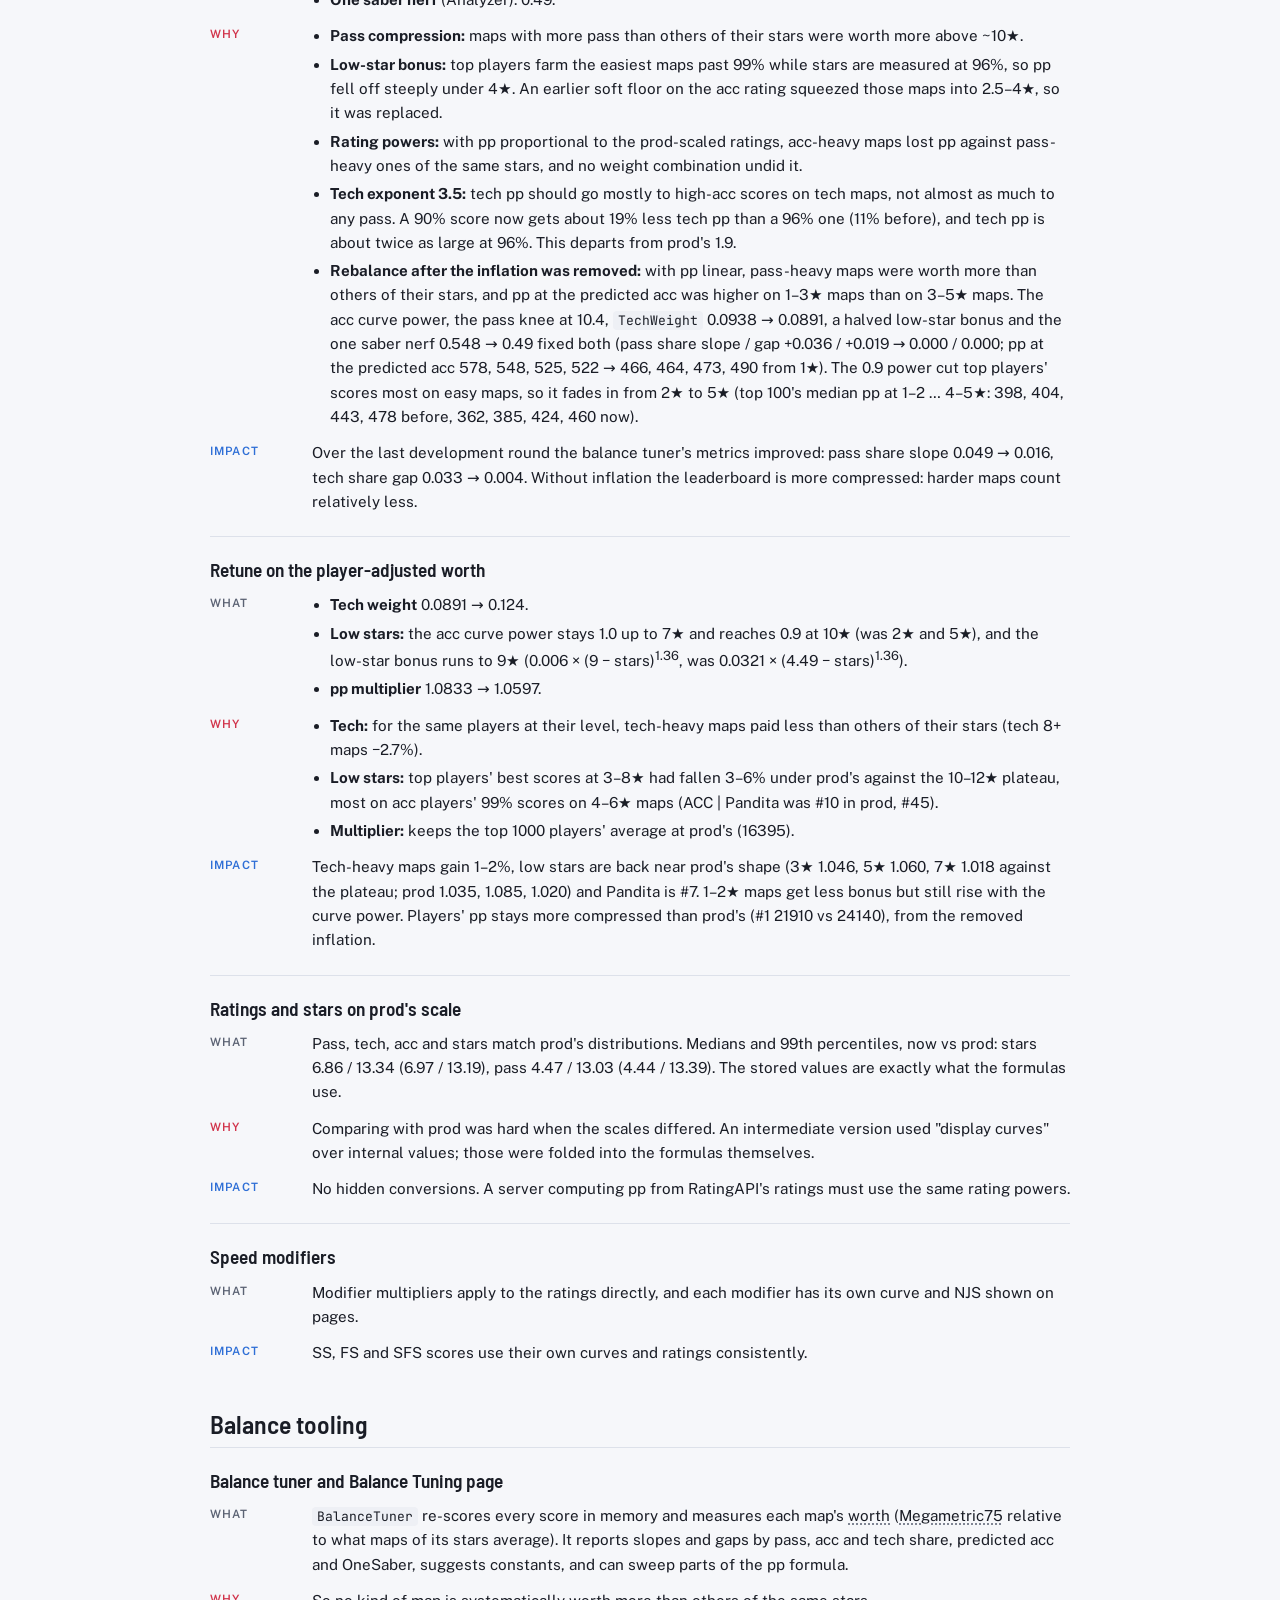
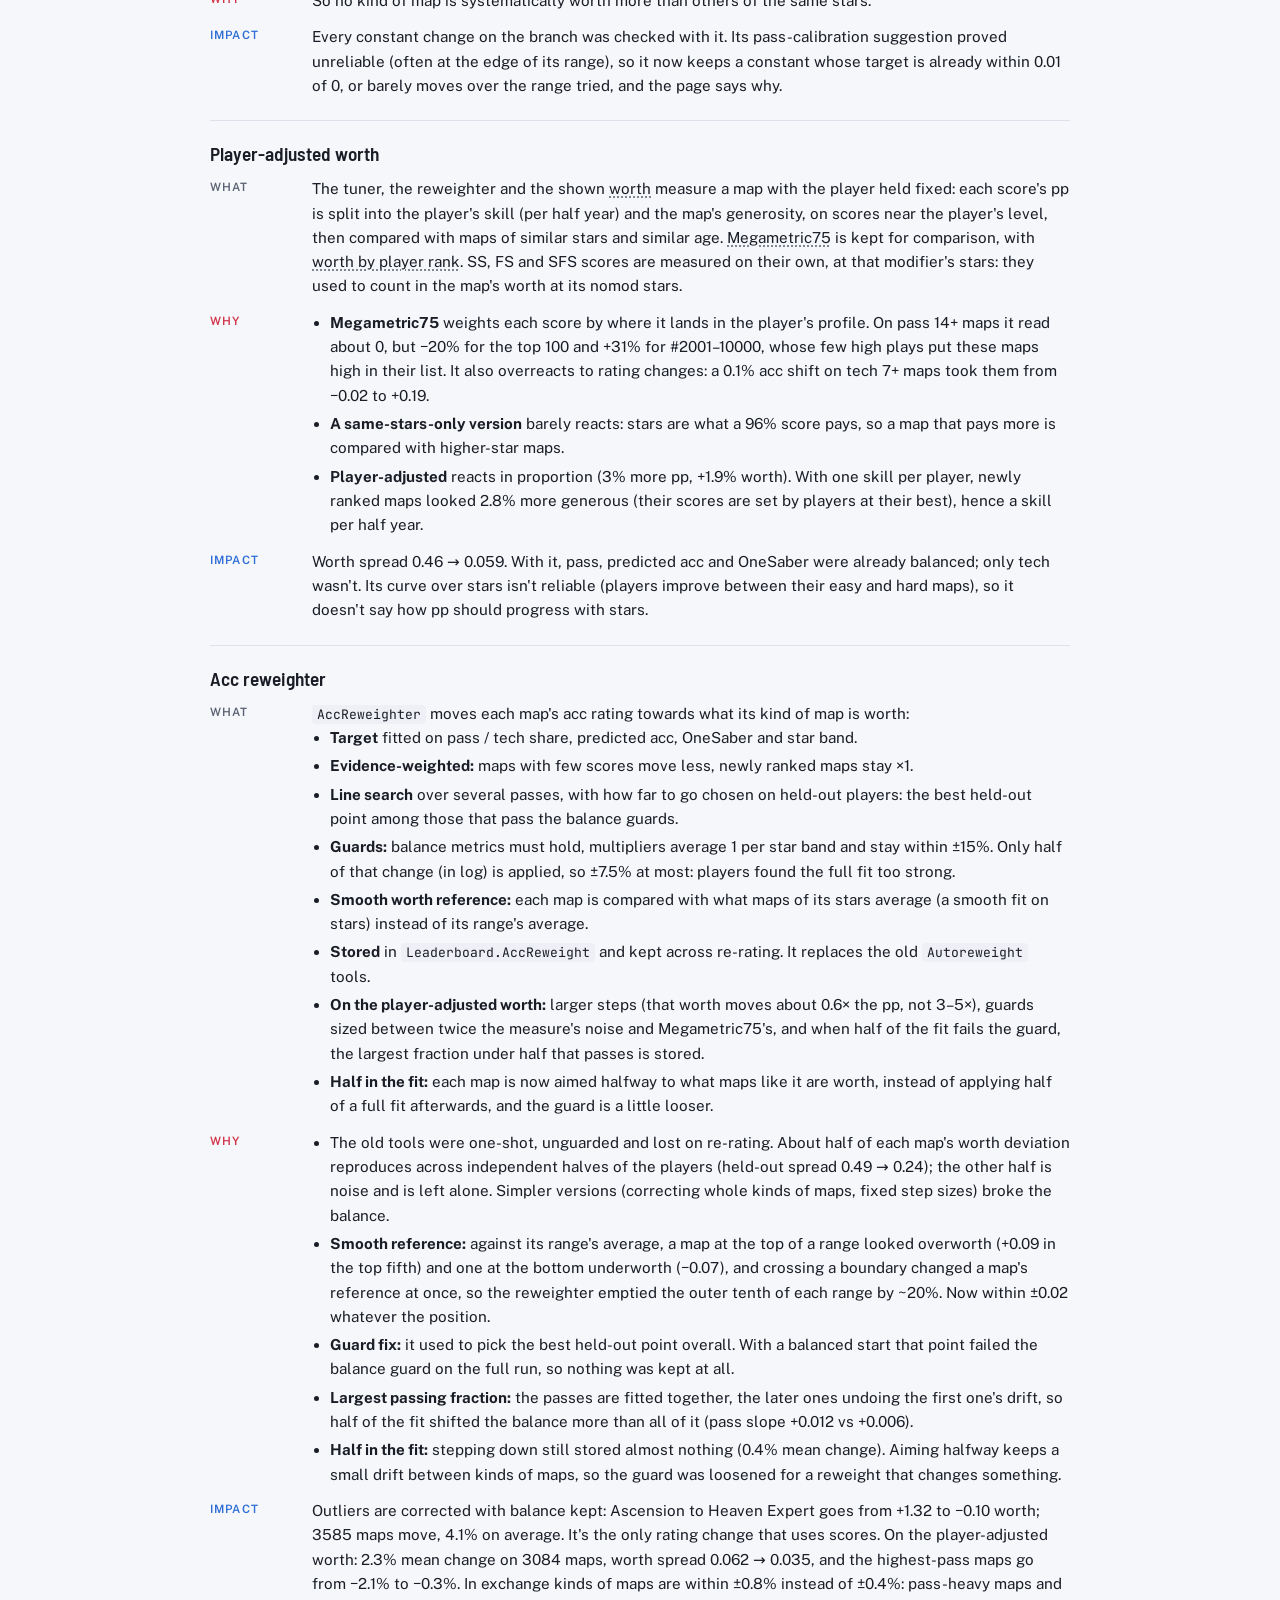
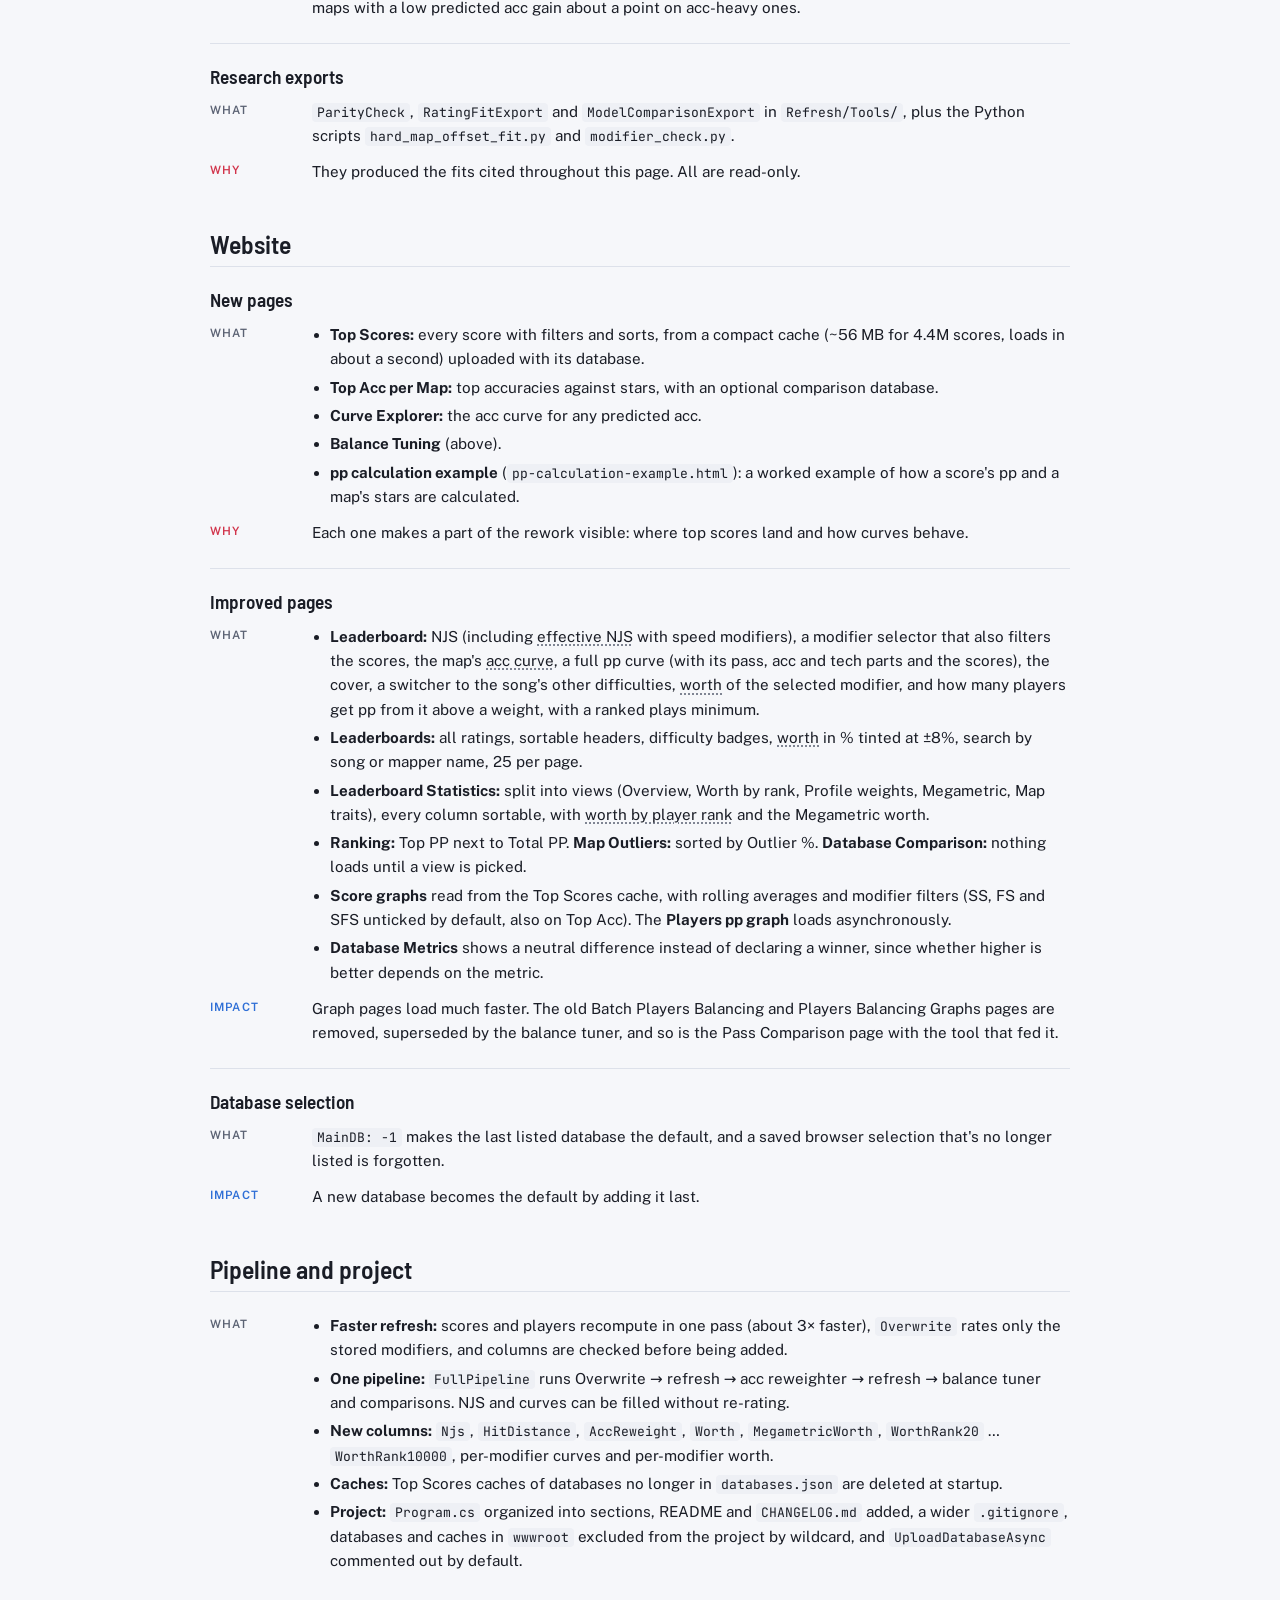
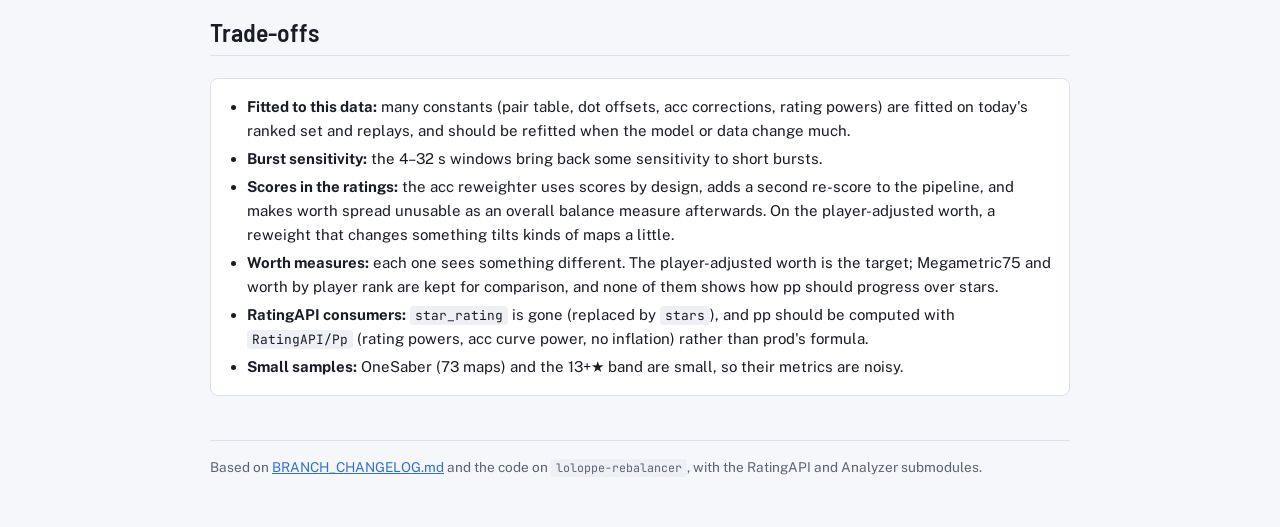
==== commit f6226462: "Per-modifier worth, reweighter Applied in fit and looser guard, Leaderboard page pp curve, difficult" ====
--- a/portaBLe-rebalancer-changelog.html
+++ b/portaBLe-rebalancer-changelog.html
@@ -124,7 +124,7 @@
       <div id="worth"><dt>Worth</dt><dd>
         <span>How much a map pays its players compared with the other maps of the same star rating, for the same players: how much more or less they get here than on their other maps at their level. 0% is average for its stars, +4% is 4% more, −4% is 4% less.</span>
         <span>It's fitted on every player's scores near their level (from 2★ under it to 0.5★ above): each score's pp is split into the player's skill at the time (per half year, since players improve) and the map's generosity. Each map is then compared with maps of similar stars (within about a quarter of a star) and maps first played around the same time (older maps were grinded for longer). Who plays a map no longer matters, and a map that pays more shows it. A balanced system puts every map near 0.</span>
-        <span class="eg">On the Leaderboards list, +8% or more is tinted red (overpaying) and −8% or less blue (underpaying), about the outer 7–8% of maps on each side. It's blank when the map has too few scores from players near its level. The balance tuner and the acc reweighter use this measure.</span></dd></div>
+        <span class="eg">On the Leaderboards list, +8% or more is tinted red (overpaying) and −8% or less blue (underpaying), about the outer 7–8% of maps on each side. It's blank when the map has too few scores from players near its level. The balance tuner and the acc reweighter use this measure. It counts nomod scores only: SS, FS and SFS scores each get their own worth, at that modifier's stars, shown on the Leaderboard page when you pick the modifier. NF scores count in none.</span></dd></div>
       <div id="megametric"><dt>Megametric75</dt><dd>
         <span>How much a map counts in the profiles of the players who play it. For each score: the score's pp divided by that player's top pp, times the score's weight in their profile. A score that is one of a player's best plays and counts fully scores high.</span>
         <span class="eg">Averaged over the top third of the map's scores by weight, from players with 75 or more ranked plays (hence "75").</span>
@@ -155,7 +155,7 @@
         <span>The predicted acc after the branch's corrections, which lower it on very hard maps, maps with long hand travel and maps with very high pass. The Acc AI ignores misses and bad cuts, and players lose more to those on such maps. Only the acc rating uses it; the shown predicted acc is unchanged.</span></dd></div>
       <div id="curve"><dt>Per-map acc curve</dt><dd>
         <span>The curve that turns a score's accuracy into acc pp. Before, every map shared one curve; now each map gets its own, picked by its predicted acc. That stops easy-to-acc maps from paying a lot for tiny gains near 99%, and hard maps from paying too much just above the prediction.</span>
-        <span class="eg">You can see any curve on the Curve Explorer page, and the map's own curve and pp table on its Leaderboard page.</span></dd></div>
+        <span class="eg">You can see any curve on the Curve Explorer page, and the map's own curve and its full pp curve on its Leaderboard page.</span></dd></div>
       <div id="tilt"><dt>Slider tilt</dt><dd>
         <span>A tweak to the curve on maps with many sliders. The curve is unchanged at the predicted acc, a bit higher above it and a bit lower below it, more so the more sliders the map has. Slider-heavy maps were worth more than others of their stars, and their top scores usually sit about 0.5% under the prediction, so this trims what those scores pay while still rewarding beating the prediction.</span></dd></div>
       <div id="hit-distance"><dt>Hit distance</dt><dd>
@@ -185,7 +185,7 @@
       <div id="tuner"><dt>Balance tuner</dt><dd>
         <span>A tool that re-scores every score in memory (a few seconds per run) and reports the <a class="term" href="#slopes">slopes and gaps</a> above, so a constant change can be checked before re-rating. Its results are on the Balance Tuning page.</span></dd></div>
       <div id="reweight"><dt>Acc reweight</dt><dd>
-        <span>A per-map multiplier on the acc rating, chosen by the acc reweighter to move a map's <a class="term" href="#worth">worth</a> towards what maps like it are worth. It averages 1 in each star range and stays within ±7.5%: at most half of the fitted change is applied, since the full fit was too strong, and less when half would shift the balance between kinds of maps more than the guard allows. 1 or blank means no change.</span>
+        <span>A per-map multiplier on the acc rating, chosen by the acc reweighter to move a map's <a class="term" href="#worth">worth</a> towards what maps like it are worth. It averages 1 in each star range and stays within ±7.5%: the fit only closes half of each map's gap, since the full fit was too strong. 1 or blank means no change.</span>
         <span class="eg">It's the only rating change that uses scores, and it's kept when maps are re-rated.</span></dd></div>
       <div id="evidence"><dt>Evidence weighting</dt><dd>
         <span>Maps with few scores move less under the reweighter, because their worth is mostly noise. Newly ranked maps aren't moved.</span></dd></div>
@@ -222,7 +222,7 @@
         <tr><td>Pass top knee</td><td class="num">13.375<span class="arrow">→</span>10.4</td><td>The highest-pass maps were worth more</td></tr>
         <tr><td>pp multiplier</td><td class="num">1.075<span class="arrow">→</span>1.0597</td><td>Top 1000 players' average at prod's (16395), linear pp</td></tr>
         <tr><td>Worth measure</td><td class="num">Megametric75<span class="arrow">→</span>player-adjusted</td><td>Same players, same level: who plays a map drops out (spread 0.46 → 0.059)</td></tr>
-        <tr><td>Acc reweight limit</td><td class="num">±15%<span class="arrow">→</span>±7.5%</td><td>At most half of the fit is applied, less if half fails the balance guard</td></tr>
+        <tr><td>Acc reweight limit</td><td class="num">±15%<span class="arrow">→</span>±7.5%</td><td>The fit closes half of each map's gap</td></tr>
         <tr><td>ONNX batch size</td><td class="num">4<span class="arrow">→</span>512</td><td>Much faster rating</td></tr>
       </tbody>
     </table>
@@ -304,7 +304,7 @@
 
   <article class="change">
     <h3>A curve per map</h3>
-    <div class="row"><span class="label what">What</span><div>Each map gets its own acc curve from its predicted acc, tilted on slider-heavy maps (higher above the prediction, lower below it). The acc rating reads the map's own curve. Curves are stored per leaderboard and per speed modifier, and can be regenerated without re-rating.</div></div>
+    <div class="row"><span class="label what">What</span><div>Each map gets its own acc curve from its predicted acc, tilted on slider-heavy maps (higher above the prediction, lower below it). The acc rating reads the map's own curve. Curves are stored per leaderboard and per speed modifier, and can be regenerated without re-rating. They scale a smooth version of the base curve (a monotone cubic through the same points): with straight segments between the table points, the per-map curves had small bumps above 98.5%.</div></div>
     <div class="row"><span class="label why">Why</span><div><ul>
       <li>9–12★ maps paid too much for scores about 1% above the prediction (the 800pp+ plays).</li>
       <li>True-acc and acc maps paid too much for tiny gains around 99%.</li>
@@ -393,7 +393,7 @@
 
   <article class="change">
     <h3>Player-adjusted worth</h3>
-    <div class="row"><span class="label what">What</span><div>The tuner, the reweighter and the shown <a class="term" href="#worth">worth</a> measure a map with the player held fixed: each score's pp is split into the player's skill (per half year) and the map's generosity, on scores near the player's level, then compared with maps of similar stars and similar age. <a class="term" href="#megametric">Megametric75</a> is kept for comparison, with <a class="term" href="#rank-worth">worth by player rank</a>.</div></div>
+    <div class="row"><span class="label what">What</span><div>The tuner, the reweighter and the shown <a class="term" href="#worth">worth</a> measure a map with the player held fixed: each score's pp is split into the player's skill (per half year) and the map's generosity, on scores near the player's level, then compared with maps of similar stars and similar age. <a class="term" href="#megametric">Megametric75</a> is kept for comparison, with <a class="term" href="#rank-worth">worth by player rank</a>. SS, FS and SFS scores are measured on their own, at that modifier's stars: they used to count in the map's worth at its nomod stars.</div></div>
     <div class="row"><span class="label why">Why</span><div><ul>
       <li><b>Megametric75</b> weights each score by where it lands in the player's profile. On pass 14+ maps it read about 0, but −20% for the top 100 and +31% for #2001–10000, whose few high plays put these maps high in their list. It also overreacts to rating changes: a 0.1% acc shift on tech 7+ maps took them from −0.02 to +0.19.</li>
       <li><b>A same-stars-only version</b> barely reacts: stars are what a 96% score pays, so a map that pays more is compared with higher-star maps.</li>
@@ -410,13 +410,15 @@
       <li><b>Guards:</b> balance metrics must hold, multipliers average 1 per star band and stay within ±15%. Only half of that change (in log) is applied, so ±7.5% at most: players found the full fit too strong.</li>
       <li><b>Smooth worth reference:</b> each map is compared with what maps of its stars average (a smooth fit on stars) instead of its range's average.</li>
       <li><b>Stored</b> in <code>Leaderboard.AccReweight</code> and kept across re-rating. It replaces the old <code>Autoreweight</code> tools.</li>
-      <li><b>On the player-adjusted worth:</b> larger steps (that worth moves about 0.6× the pp, not 3–5×), guards sized between twice the measure's noise and Megametric75's, and when half of the fit fails the guard, the largest fraction under half that passes is stored.</li></ul></div></div>
+      <li><b>On the player-adjusted worth:</b> larger steps (that worth moves about 0.6× the pp, not 3–5×), guards sized between twice the measure's noise and Megametric75's, and when half of the fit fails the guard, the largest fraction under half that passes is stored.</li>
+      <li><b>Half in the fit:</b> each map is now aimed halfway to what maps like it are worth, instead of applying half of a full fit afterwards, and the guard is a little looser.</li></ul></div></div>
     <div class="row"><span class="label why">Why</span><div><ul>
       <li>The old tools were one-shot, unguarded and lost on re-rating. About half of each map's worth deviation reproduces across independent halves of the players (held-out spread 0.49 → 0.24); the other half is noise and is left alone. Simpler versions (correcting whole kinds of maps, fixed step sizes) broke the balance.</li>
       <li><b>Smooth reference:</b> against its range's average, a map at the top of a range looked overworth (+0.09 in the top fifth) and one at the bottom underworth (−0.07), and crossing a boundary changed a map's reference at once, so the reweighter emptied the outer tenth of each range by ~20%. Now within ±0.02 whatever the position.</li>
       <li><b>Guard fix:</b> it used to pick the best held-out point overall. With a balanced start that point failed the balance guard on the full run, so nothing was kept at all.</li>
-      <li><b>Largest passing fraction:</b> the passes are fitted together, the later ones undoing the first one's drift, so half of the fit shifted the balance more than all of it (pass slope +0.012 vs +0.006).</li></ul></div></div>
-    <div class="row"><span class="label impact">Impact</span><div>Outliers are corrected with balance kept: Ascension to Heaven Expert goes from +1.32 to −0.10 worth; 3585 maps move, 4.1% on average. It's the only rating change that uses scores. On the player-adjusted worth the guard lets 0.15 of the fit through (0.6% mean change).</div></div>
+      <li><b>Largest passing fraction:</b> the passes are fitted together, the later ones undoing the first one's drift, so half of the fit shifted the balance more than all of it (pass slope +0.012 vs +0.006).</li>
+      <li><b>Half in the fit:</b> stepping down still stored almost nothing (0.4% mean change). Aiming halfway keeps a small drift between kinds of maps, so the guard was loosened for a reweight that changes something.</li></ul></div></div>
+    <div class="row"><span class="label impact">Impact</span><div>Outliers are corrected with balance kept: Ascension to Heaven Expert goes from +1.32 to −0.10 worth; 3585 maps move, 4.1% on average. It's the only rating change that uses scores. On the player-adjusted worth: 2.3% mean change on 3084 maps, worth spread 0.062 → 0.035, and the highest-pass maps go from −2.1% to −0.3%. In exchange kinds of maps are within ±0.8% instead of ±0.4%: pass-heavy maps and maps with a low predicted acc gain about a point on acc-heavy ones.</div></div>
   </article>
 
   <article class="change">
@@ -443,7 +445,7 @@
   <article class="change">
     <h3>Improved pages</h3>
     <div class="row"><span class="label what">What</span><div><ul>
-      <li><b>Leaderboard:</b> NJS (including <a class="term" href="#effective-njs">effective NJS</a> with speed modifiers), a modifier selector, the map's <a class="term" href="#curve">acc curve</a>, a pp table and <a class="term" href="#worth">worth</a>.</li>
+      <li><b>Leaderboard:</b> NJS (including <a class="term" href="#effective-njs">effective NJS</a> with speed modifiers), a modifier selector that also filters the scores, the map's <a class="term" href="#curve">acc curve</a>, a full pp curve (with its pass, acc and tech parts and the scores), the cover, a switcher to the song's other difficulties, <a class="term" href="#worth">worth</a> of the selected modifier, and how many players get pp from it above a weight, with a ranked plays minimum.</li>
       <li><b>Leaderboards:</b> all ratings, sortable headers, difficulty badges, <a class="term" href="#worth">worth</a> in % tinted at ±8%, search by song or mapper name, 25 per page.</li>
       <li><b>Leaderboard Statistics:</b> split into views (Overview, Worth by rank, Profile weights, Megametric, Map traits), every column sortable, with <a class="term" href="#rank-worth">worth by player rank</a> and the Megametric worth.</li>
       <li><b>Ranking:</b> Top PP next to Total PP. <b>Map Outliers:</b> sorted by Outlier %. <b>Database Comparison:</b> nothing loads until a view is picked.</li>
@@ -465,7 +467,7 @@
     <div class="row"><span class="label what">What</span><div><ul>
       <li><b>Faster refresh:</b> scores and players recompute in one pass (about 3× faster), <code>Overwrite</code> rates only the stored modifiers, and columns are checked before being added.</li>
       <li><b>One pipeline:</b> <code>FullPipeline</code> runs Overwrite → refresh → acc reweighter → refresh → balance tuner and comparisons. NJS and curves can be filled without re-rating.</li>
-      <li><b>New columns:</b> <code>Njs</code>, <code>HitDistance</code>, <code>AccReweight</code>, <code>Worth</code>, <code>MegametricWorth</code>, <code>WorthRank20</code> … <code>WorthRank10000</code> and per-modifier curves.</li>
+      <li><b>New columns:</b> <code>Njs</code>, <code>HitDistance</code>, <code>AccReweight</code>, <code>Worth</code>, <code>MegametricWorth</code>, <code>WorthRank20</code> … <code>WorthRank10000</code>, per-modifier curves and per-modifier worth.</li>
       <li><b>Caches:</b> Top Scores caches of databases no longer in <code>databases.json</code> are deleted at startup.</li>
       <li><b>Project:</b> <code>Program.cs</code> organized into sections, README and <code>CHANGELOG.md</code> added, a wider <code>.gitignore</code>, databases and caches in <code>wwwroot</code> excluded from the project by wildcard, and <code>UploadDatabaseAsync</code> commented out by default.</li></ul></div></div>
   </article>
@@ -477,7 +479,7 @@
     <ul>
       <li><b>Fitted to this data:</b> many constants (pair table, dot offsets, acc corrections, rating powers) are fitted on today's ranked set and replays, and should be refitted when the model or data change much.</li>
       <li><b>Burst sensitivity:</b> the 4–32 s windows bring back some sensitivity to short bursts.</li>
-      <li><b>Scores in the ratings:</b> the acc reweighter uses scores by design, adds a second re-score to the pipeline, and makes worth spread unusable as an overall balance measure afterwards. On the player-adjusted worth its guard lets little through.</li>
+      <li><b>Scores in the ratings:</b> the acc reweighter uses scores by design, adds a second re-score to the pipeline, and makes worth spread unusable as an overall balance measure afterwards. On the player-adjusted worth, a reweight that changes something tilts kinds of maps a little.</li>
       <li><b>Worth measures:</b> each one sees something different. The player-adjusted worth is the target; Megametric75 and worth by player rank are kept for comparison, and none of them shows how pp should progress over stars.</li>
       <li><b>RatingAPI consumers:</b> <code>star_rating</code> is gone (replaced by <code>stars</code>), and pp should be computed with <code>RatingAPI/Pp</code> (rating powers, acc curve power, no inflation) rather than prod's formula.</li>
       <li><b>Small samples:</b> OneSaber (73 maps) and the 13+★ band are small, so their metrics are noisy.</li>
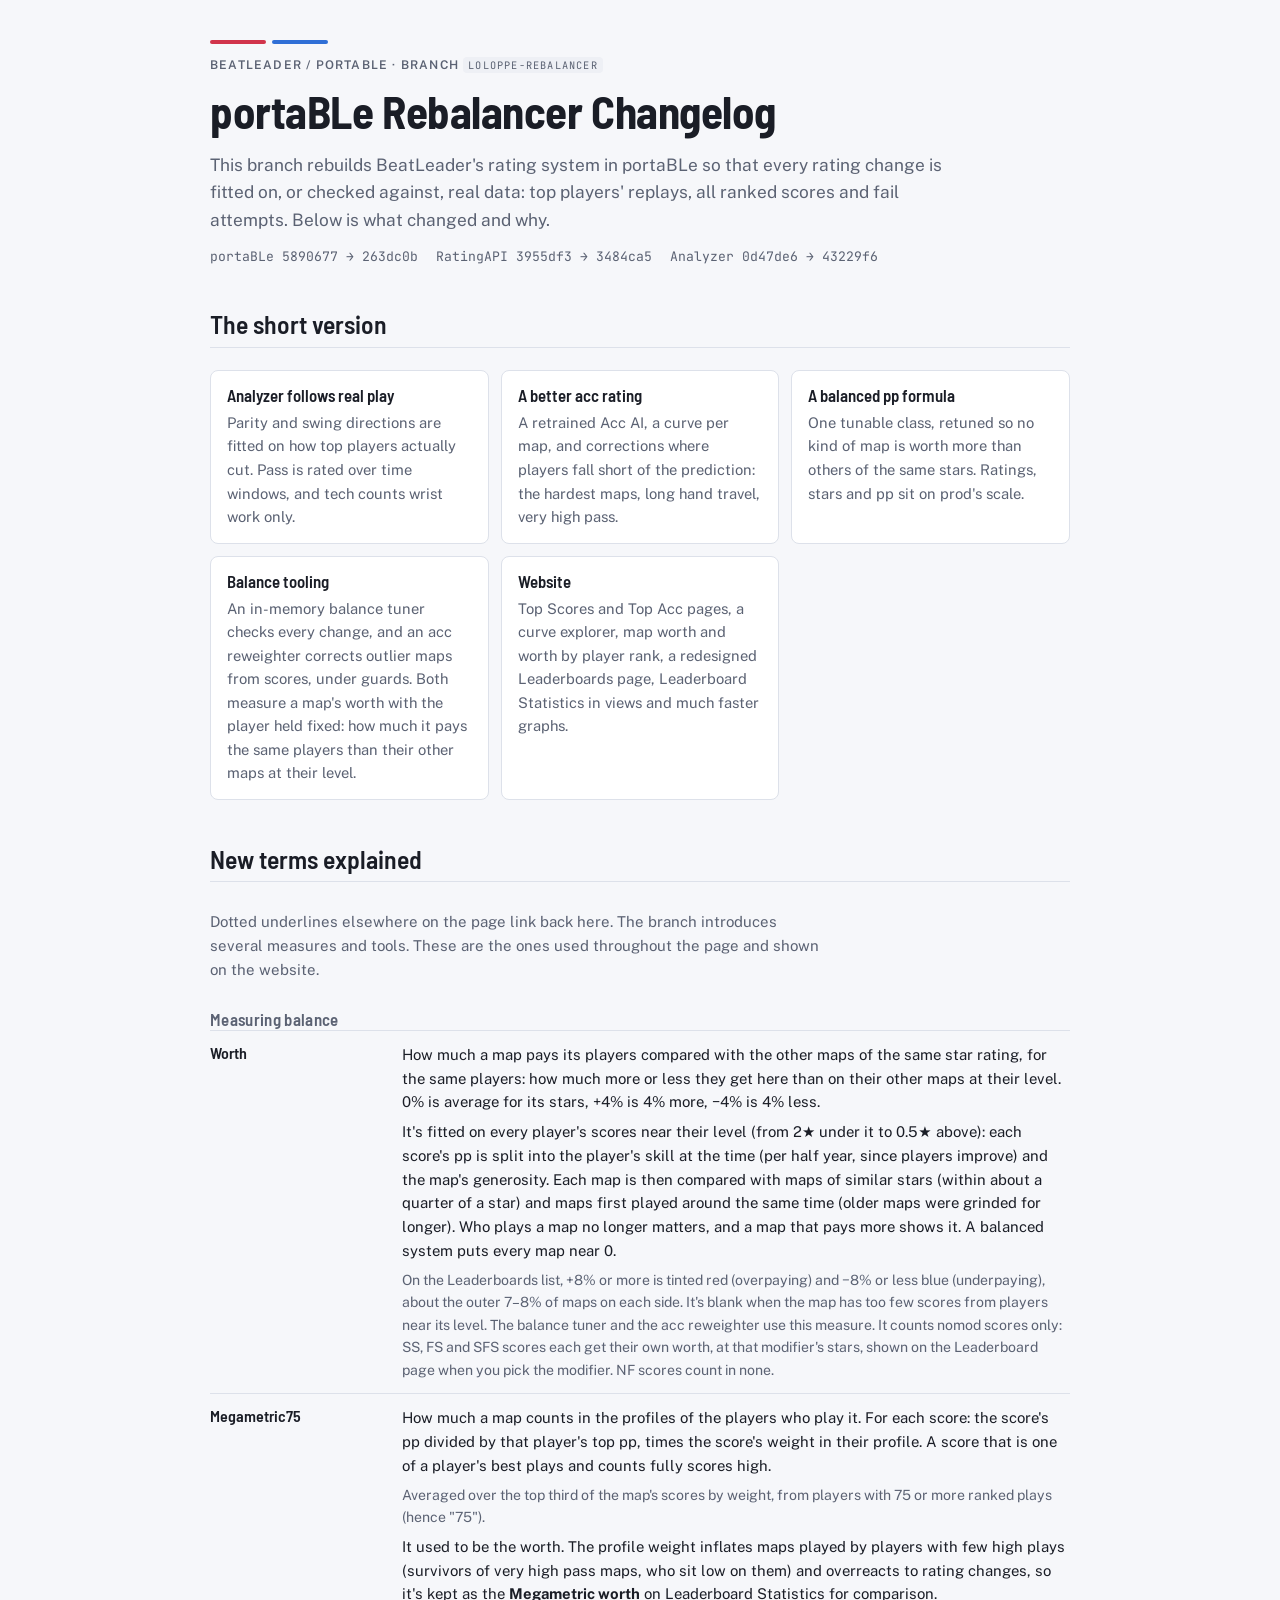
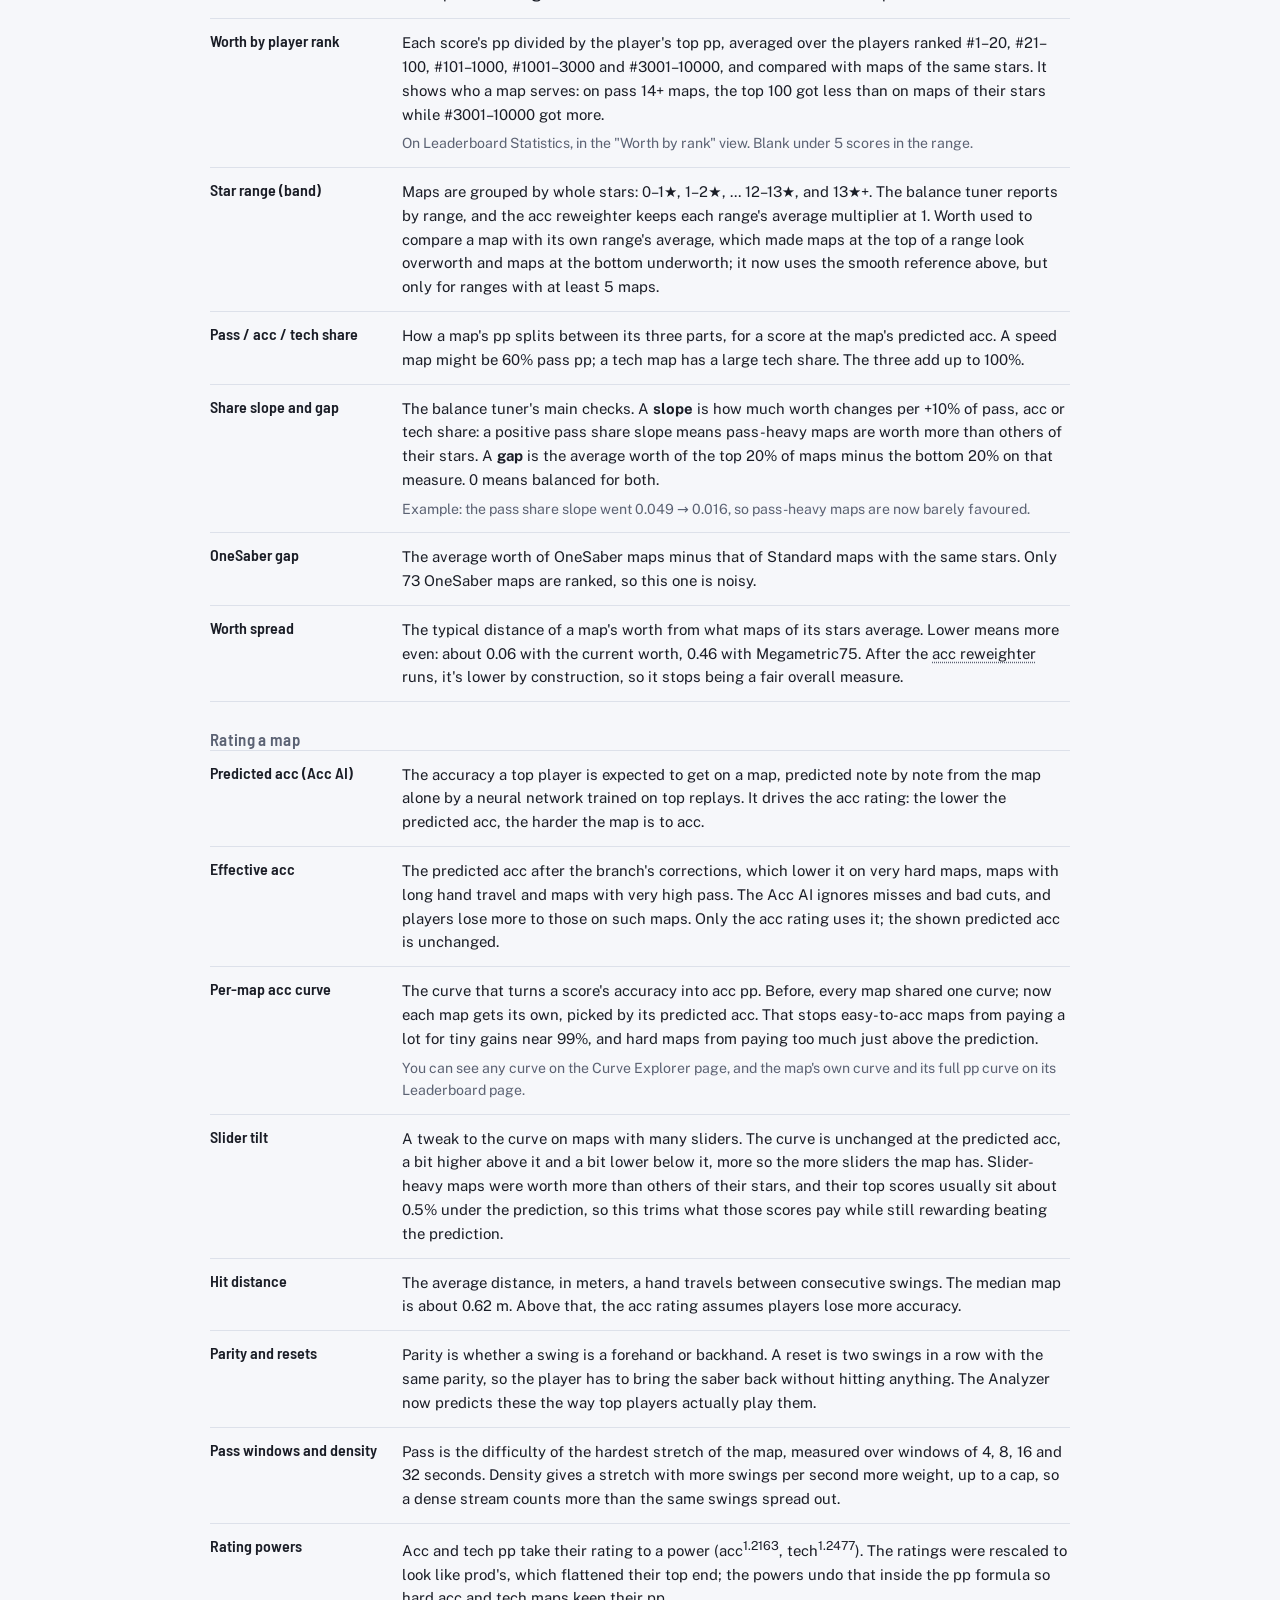
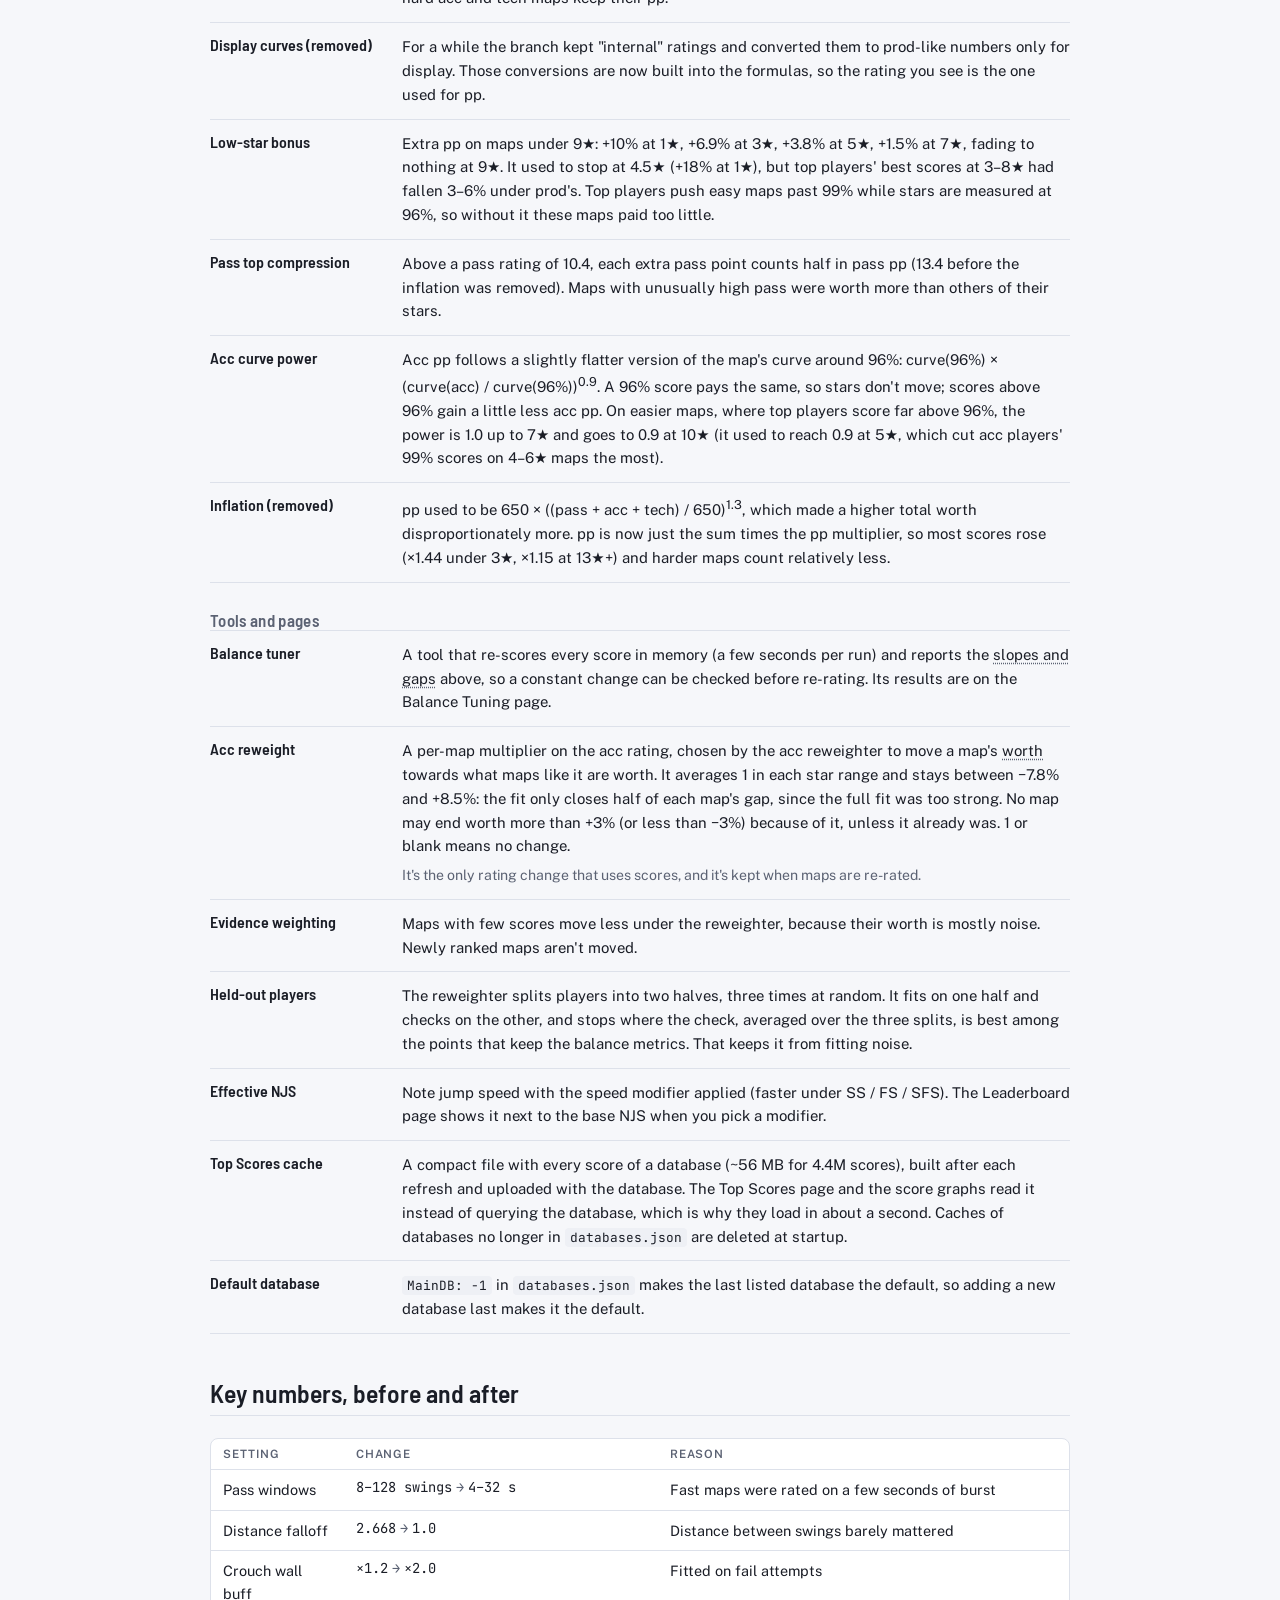
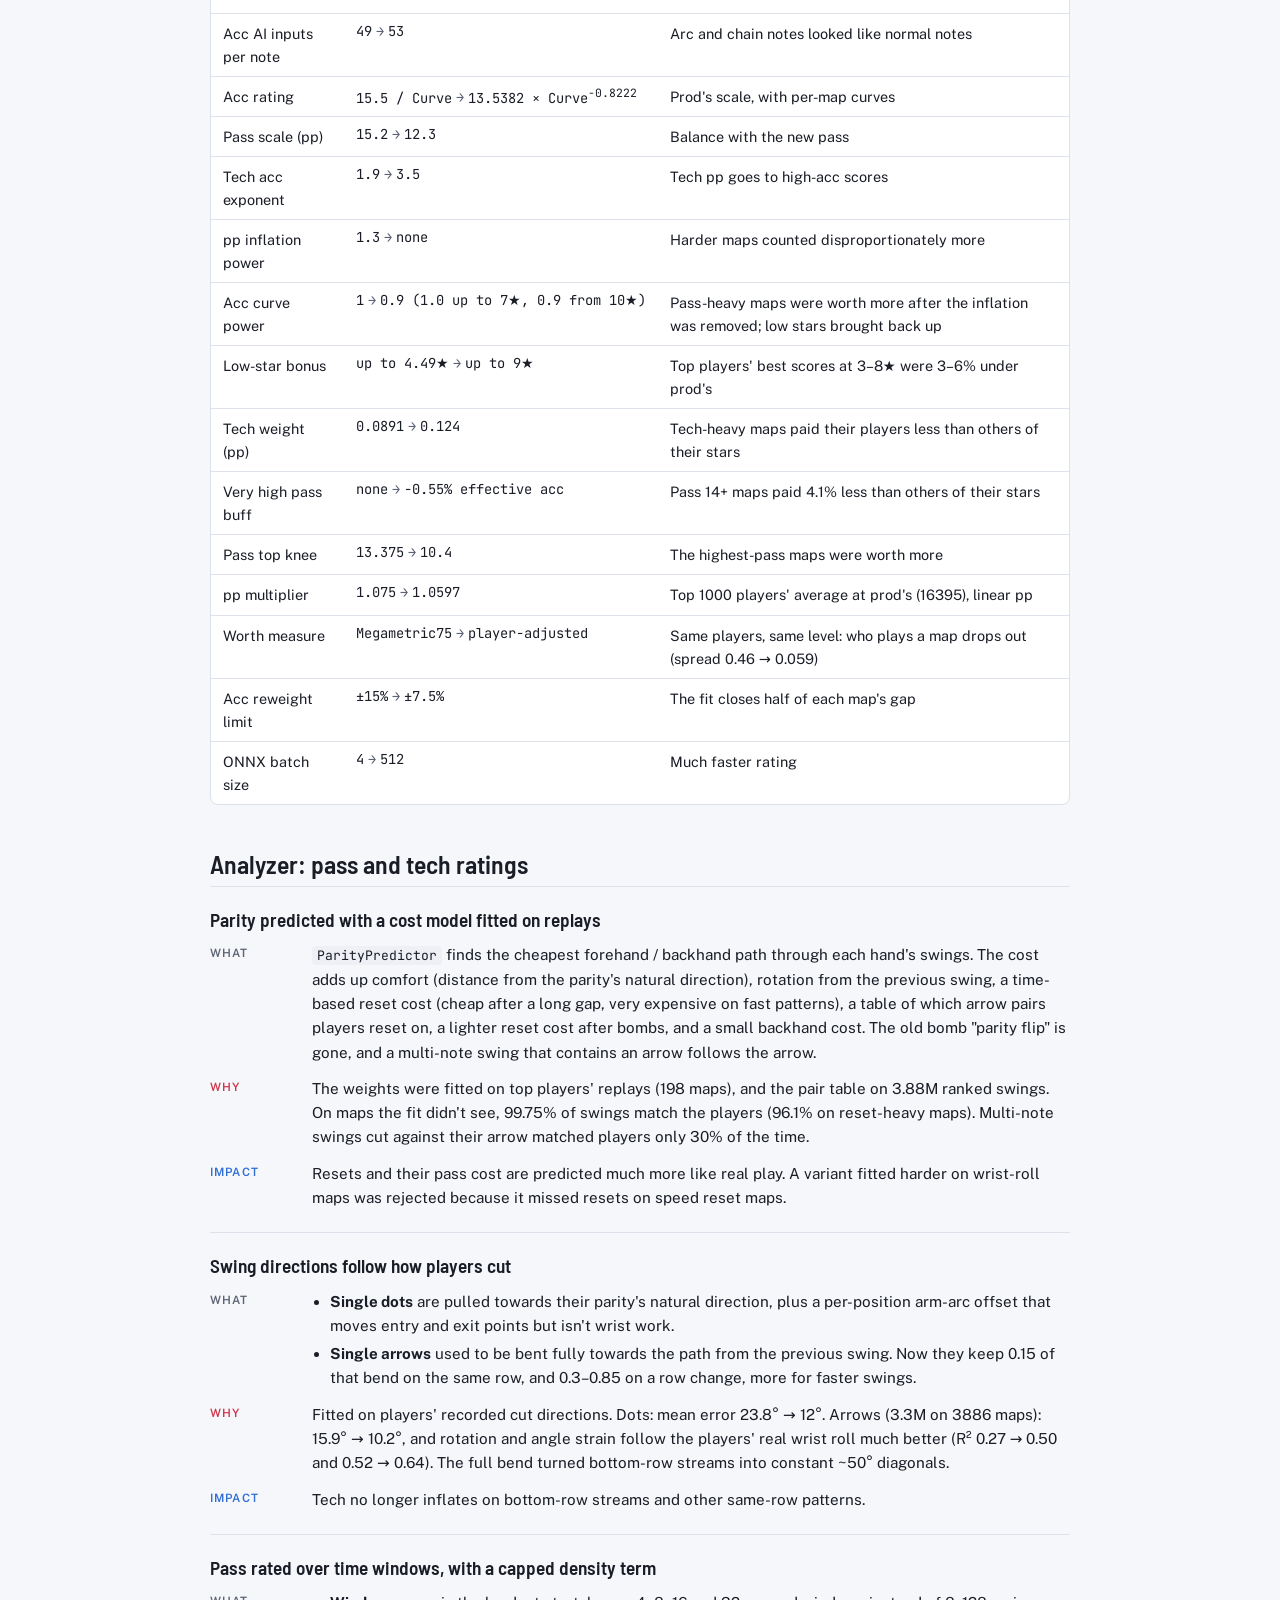
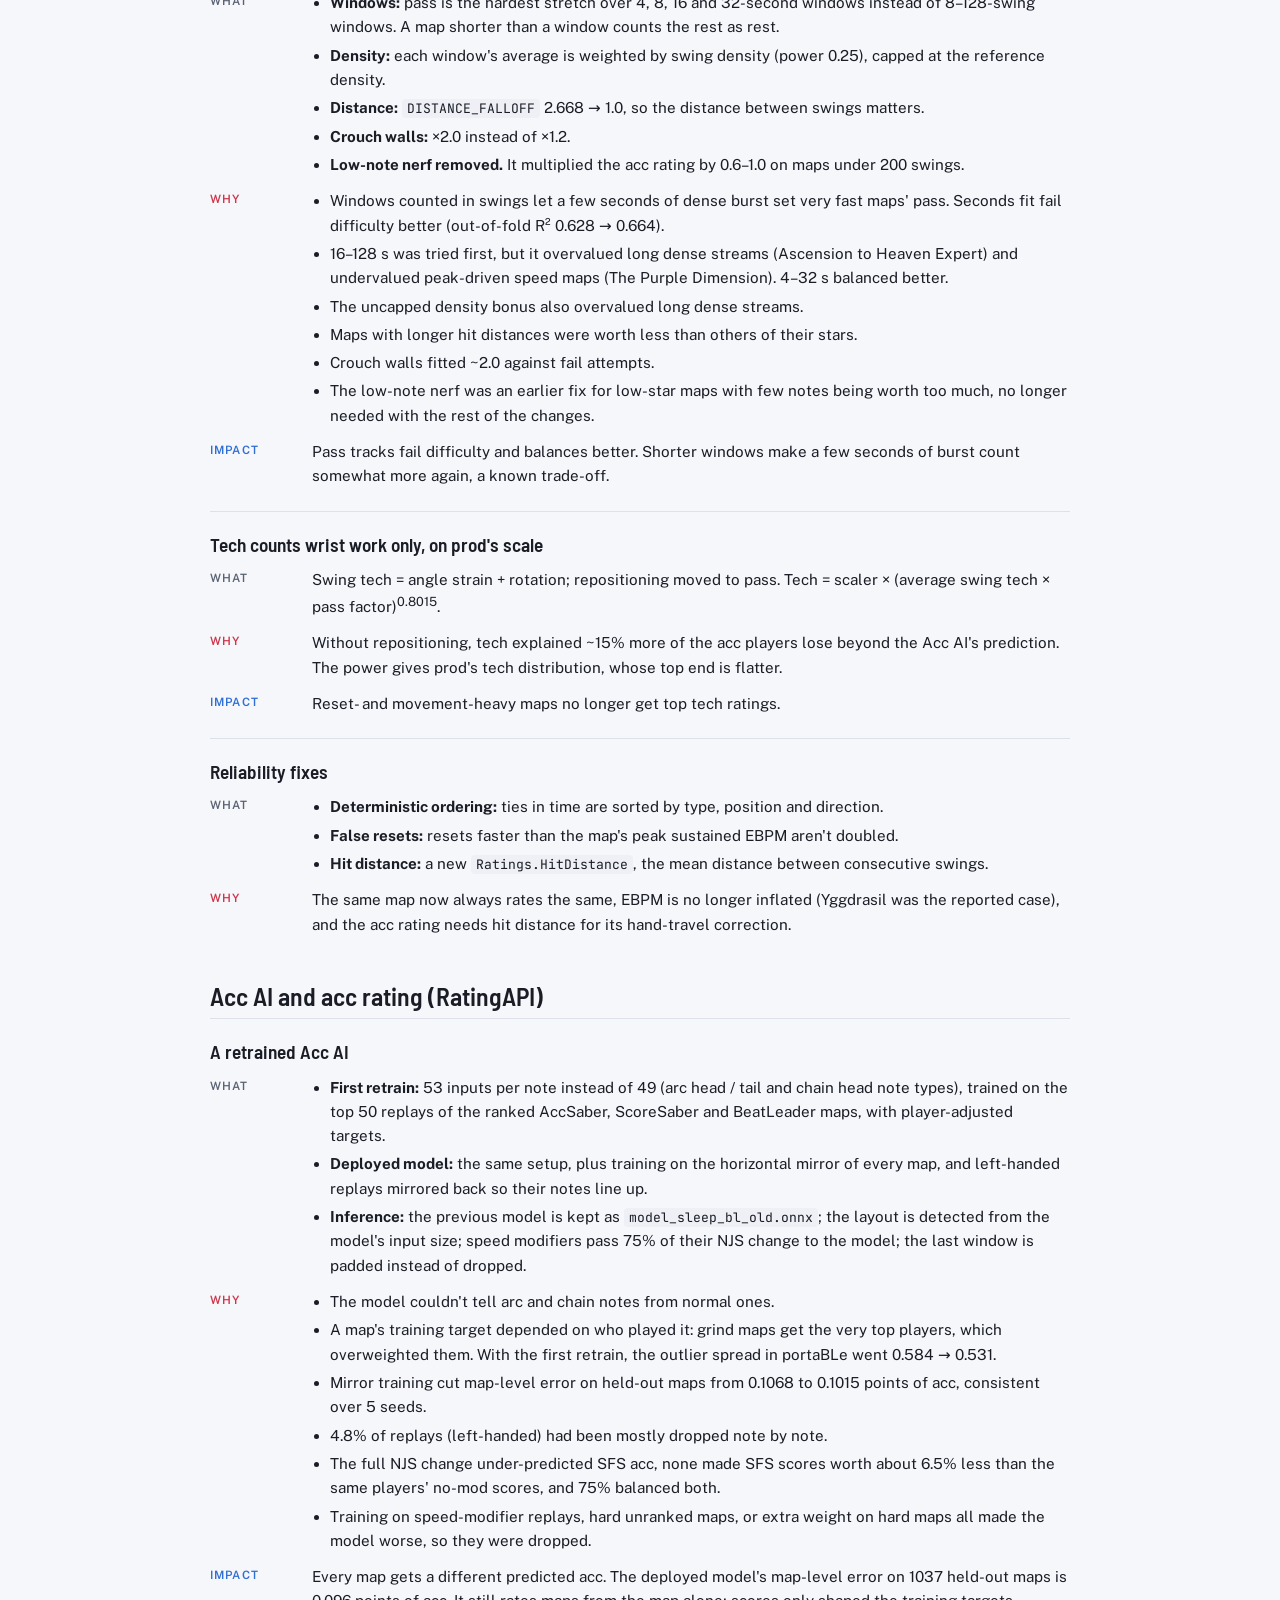
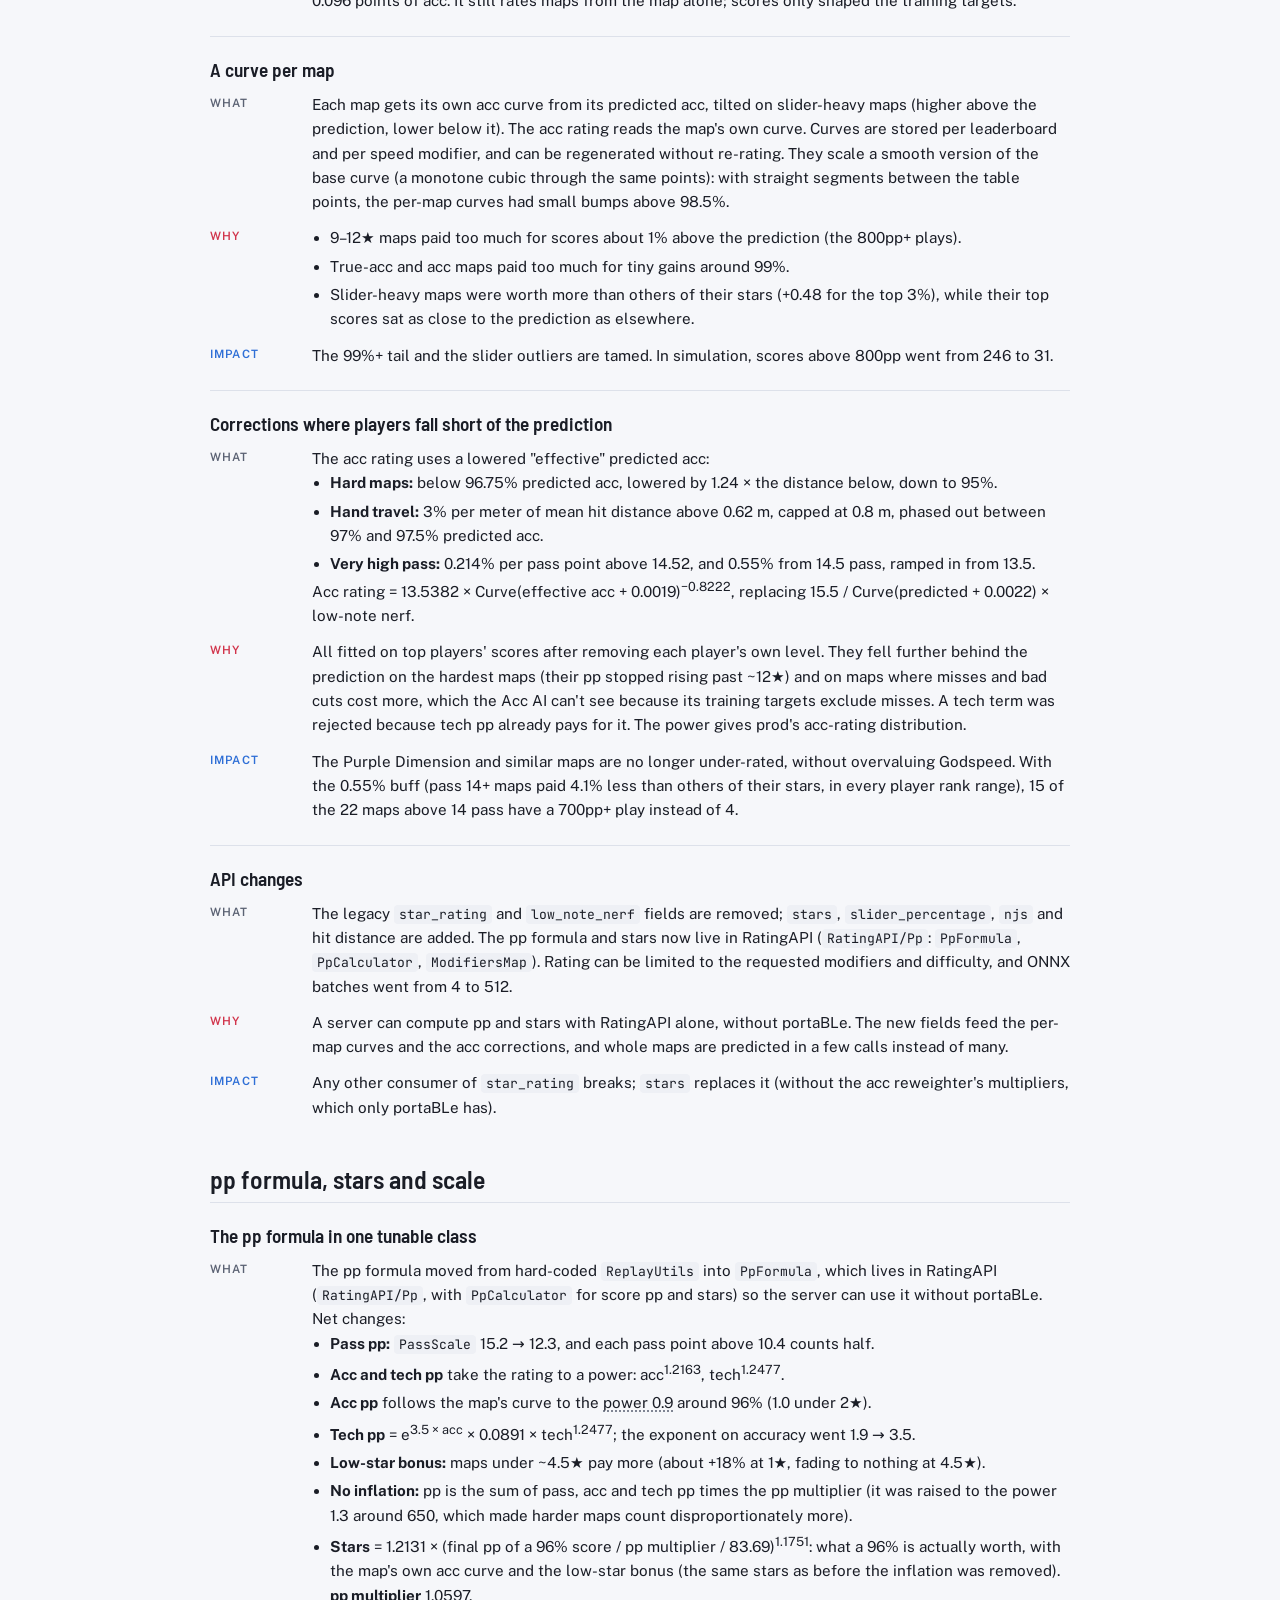
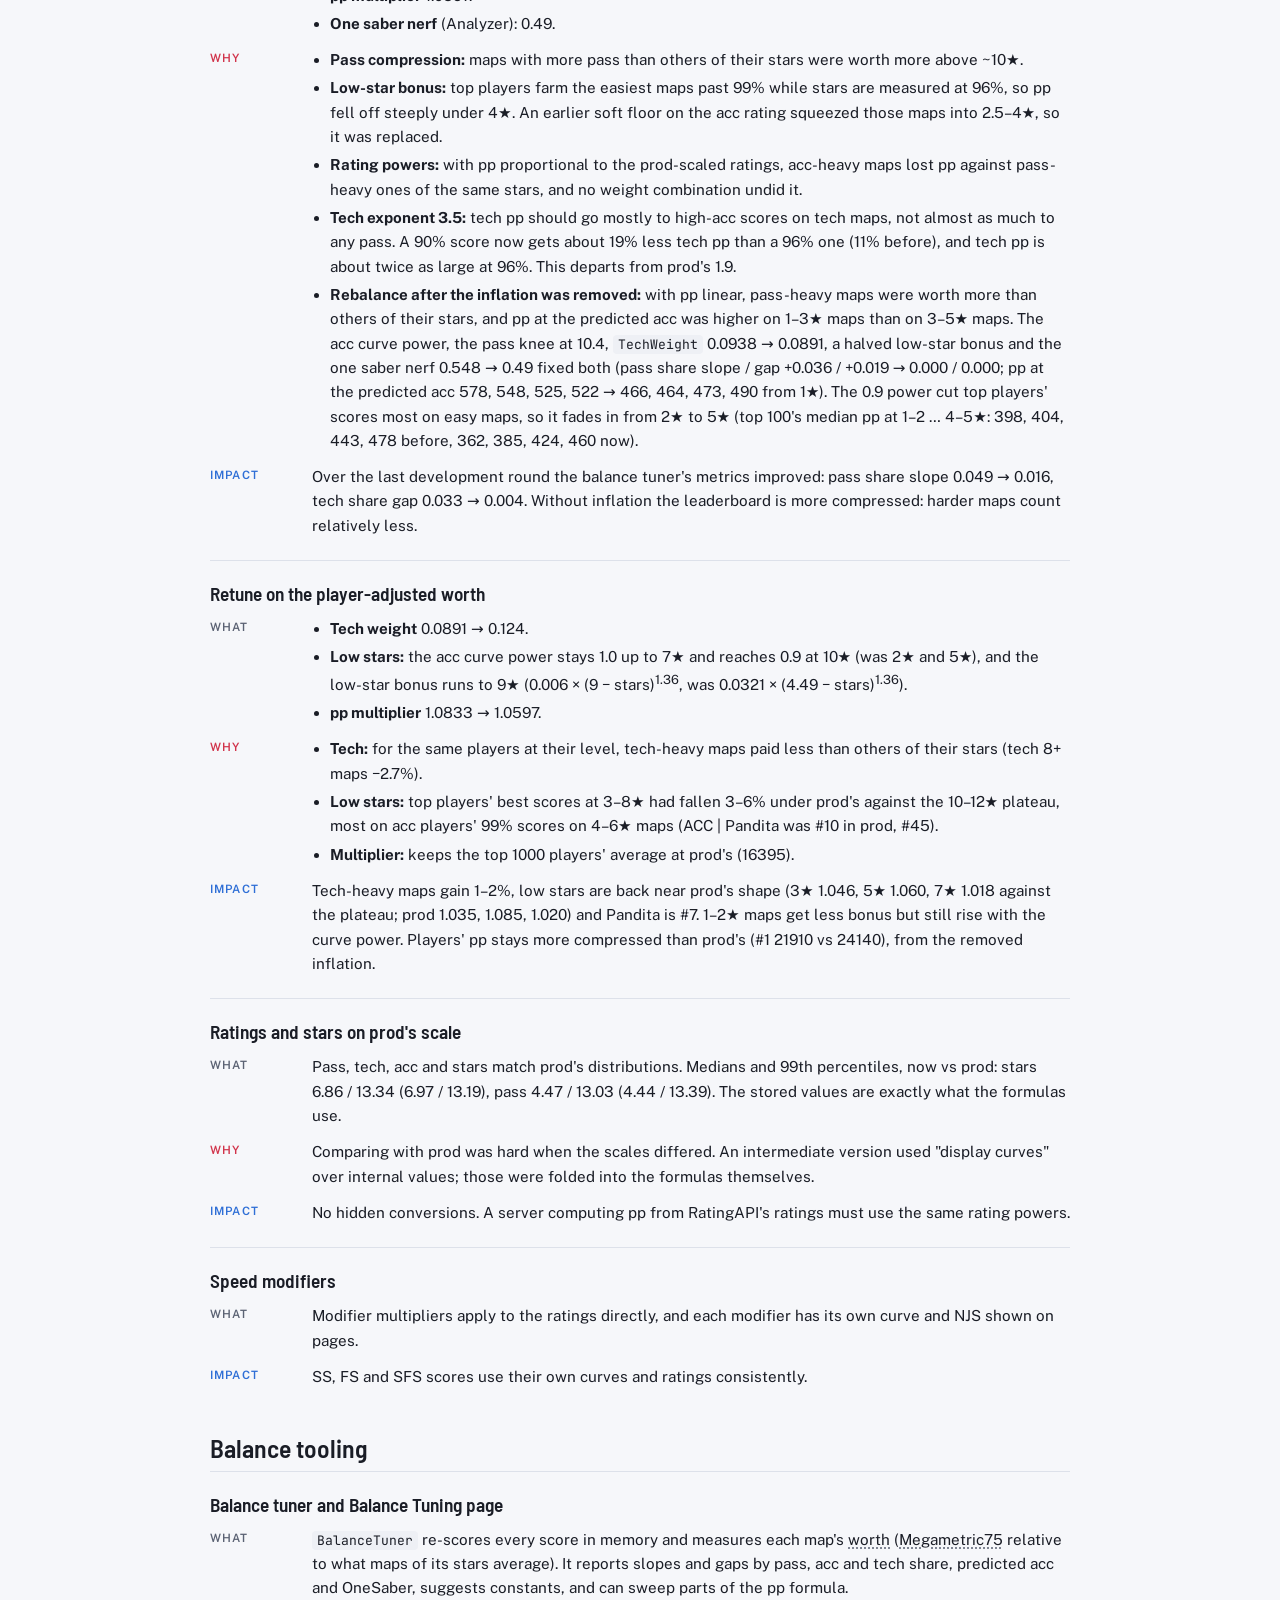
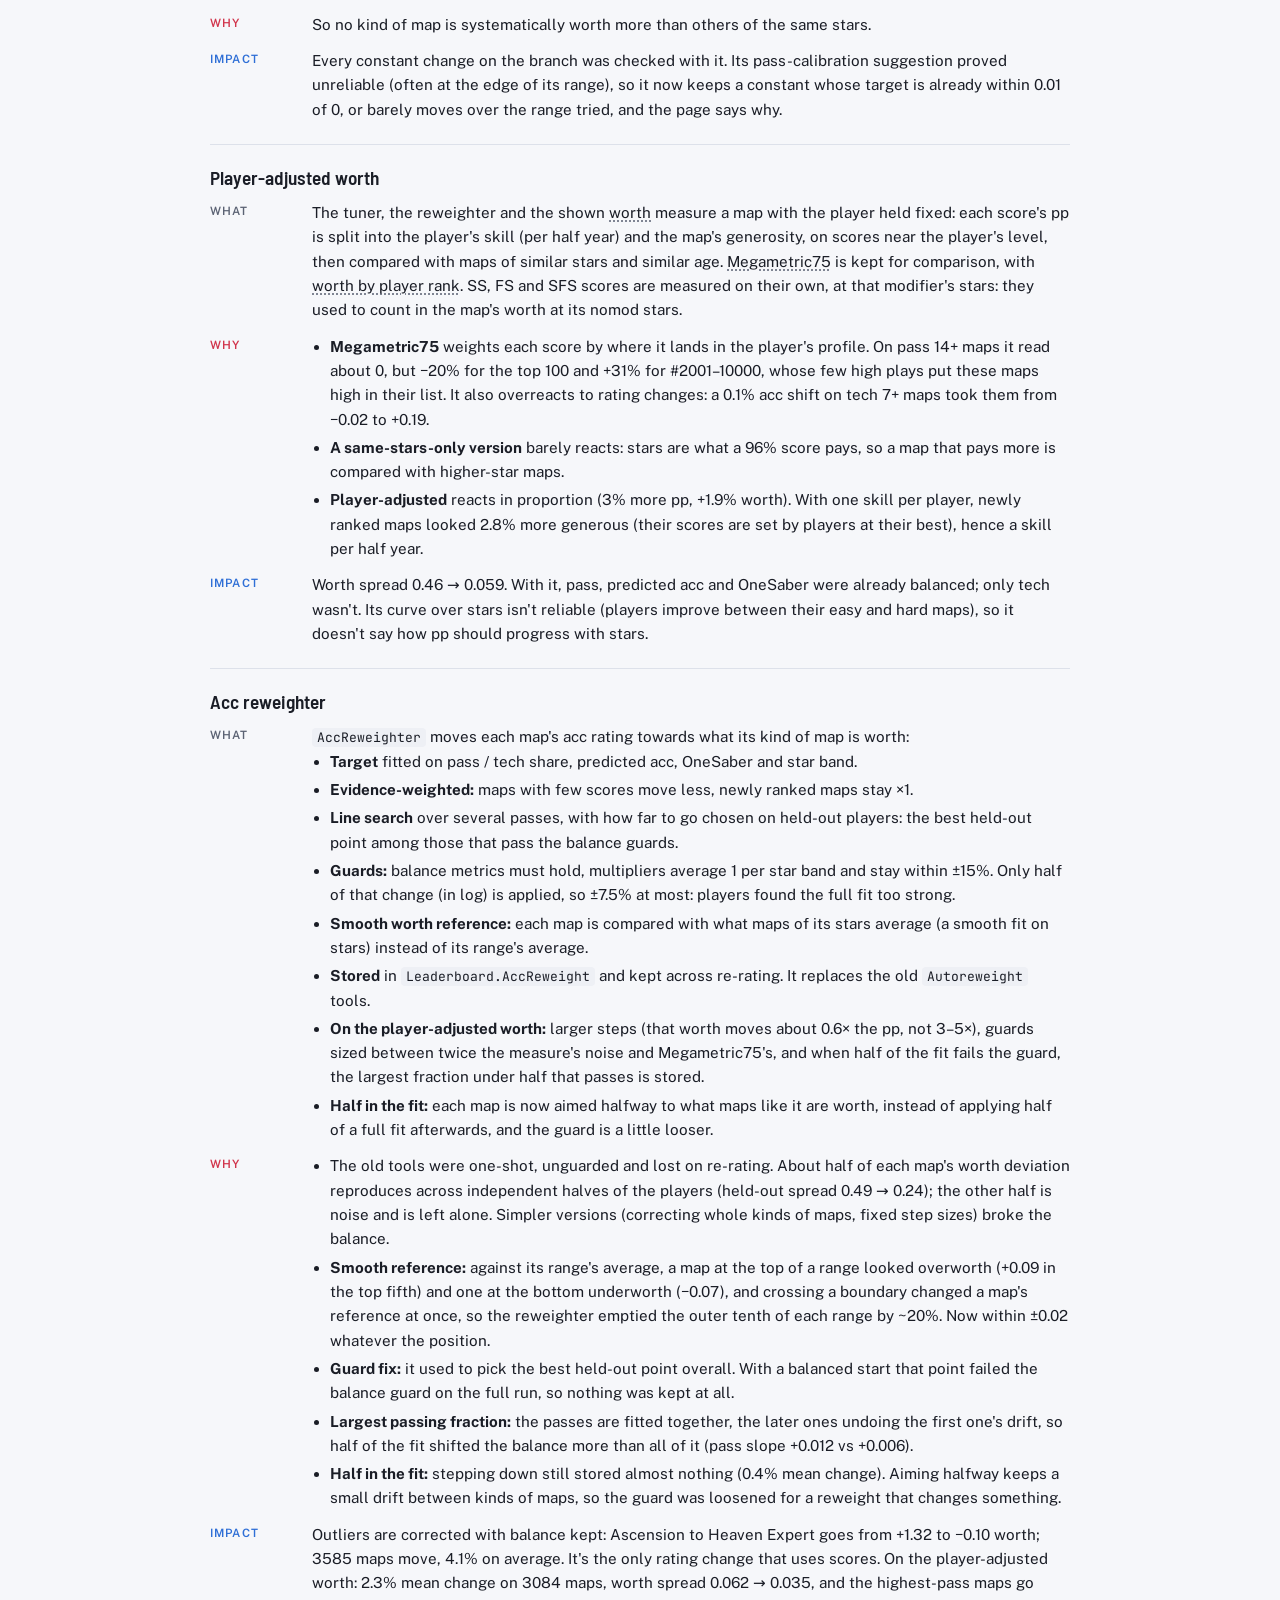
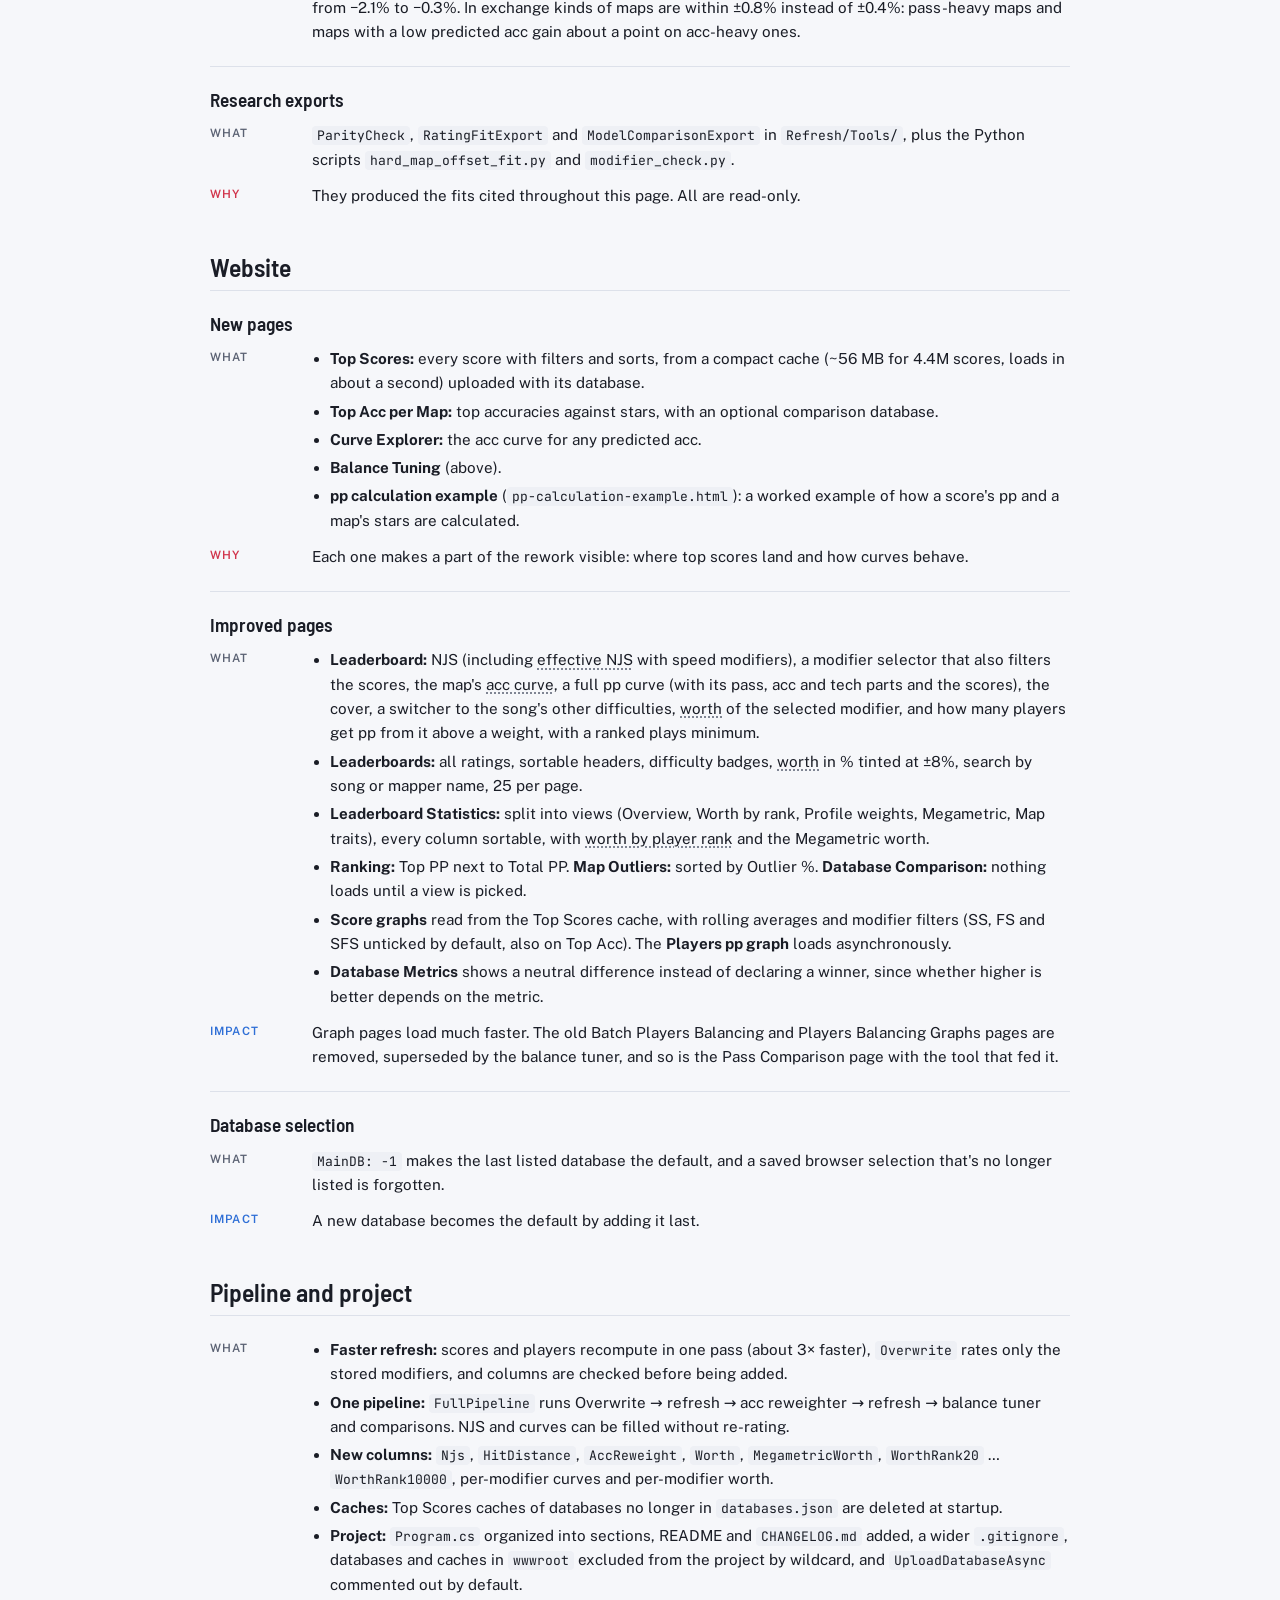
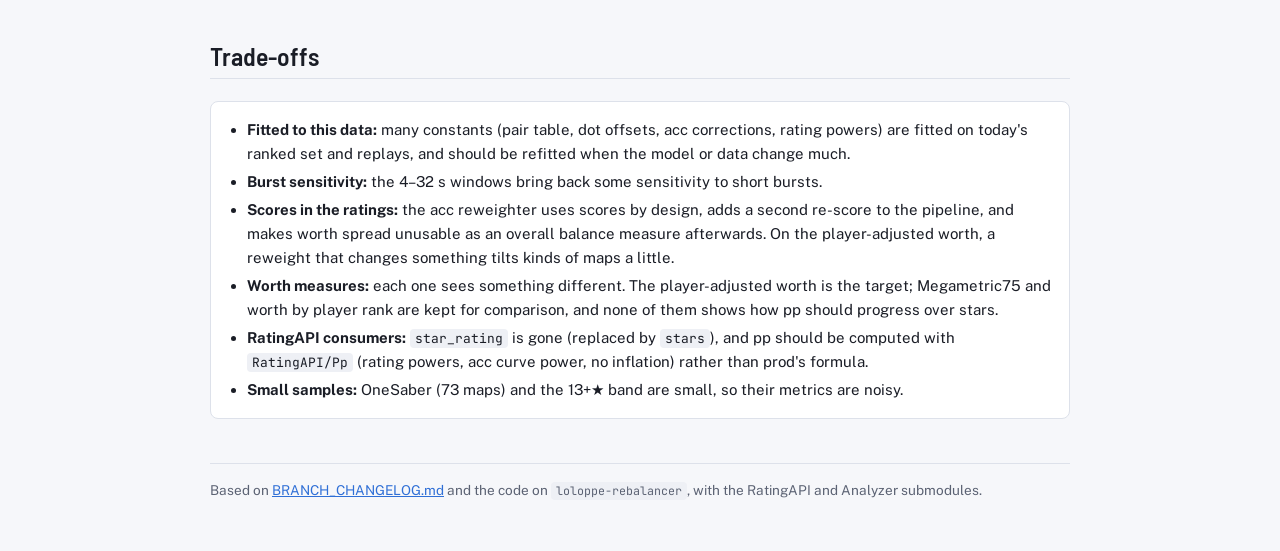
==== commit 677ee1d7: "Reweighter: fallback to lower strengths on guard rejection, guard margins and warning; drift tried t" ====
--- a/portaBLe-rebalancer-changelog.html
+++ b/portaBLe-rebalancer-changelog.html
@@ -185,12 +185,12 @@
       <div id="tuner"><dt>Balance tuner</dt><dd>
         <span>A tool that re-scores every score in memory (a few seconds per run) and reports the <a class="term" href="#slopes">slopes and gaps</a> above, so a constant change can be checked before re-rating. Its results are on the Balance Tuning page.</span></dd></div>
       <div id="reweight"><dt>Acc reweight</dt><dd>
-        <span>A per-map multiplier on the acc rating, chosen by the acc reweighter to move a map's <a class="term" href="#worth">worth</a> towards what maps like it are worth. It averages 1 in each star range and stays within ±7.5%: the fit only closes half of each map's gap, since the full fit was too strong. 1 or blank means no change.</span>
+        <span>A per-map multiplier on the acc rating, chosen by the acc reweighter to move a map's <a class="term" href="#worth">worth</a> towards what maps like it are worth. It averages 1 in each star range and stays between −7.8% and +8.5%: the fit only closes half of each map's gap, since the full fit was too strong. No map may end worth more than +3% (or less than −3%) because of it, unless it already was. 1 or blank means no change.</span>
         <span class="eg">It's the only rating change that uses scores, and it's kept when maps are re-rated.</span></dd></div>
       <div id="evidence"><dt>Evidence weighting</dt><dd>
         <span>Maps with few scores move less under the reweighter, because their worth is mostly noise. Newly ranked maps aren't moved.</span></dd></div>
       <div id="held-out"><dt>Held-out players</dt><dd>
-        <span>The reweighter splits players into two halves. It fits on one half and checks on the other, and stops where the check is best among the points that keep the balance metrics. That keeps it from fitting noise.</span></dd></div>
+        <span>The reweighter splits players into two halves, three times at random. It fits on one half and checks on the other, and stops where the check, averaged over the three splits, is best among the points that keep the balance metrics. That keeps it from fitting noise.</span></dd></div>
       <div id="effective-njs"><dt>Effective NJS</dt><dd>
         <span>Note jump speed with the speed modifier applied (faster under SS / FS / SFS). The Leaderboard page shows it next to the base NJS when you pick a modifier.</span></dd></div>
       <div id="cache"><dt>Top Scores cache</dt><dd>
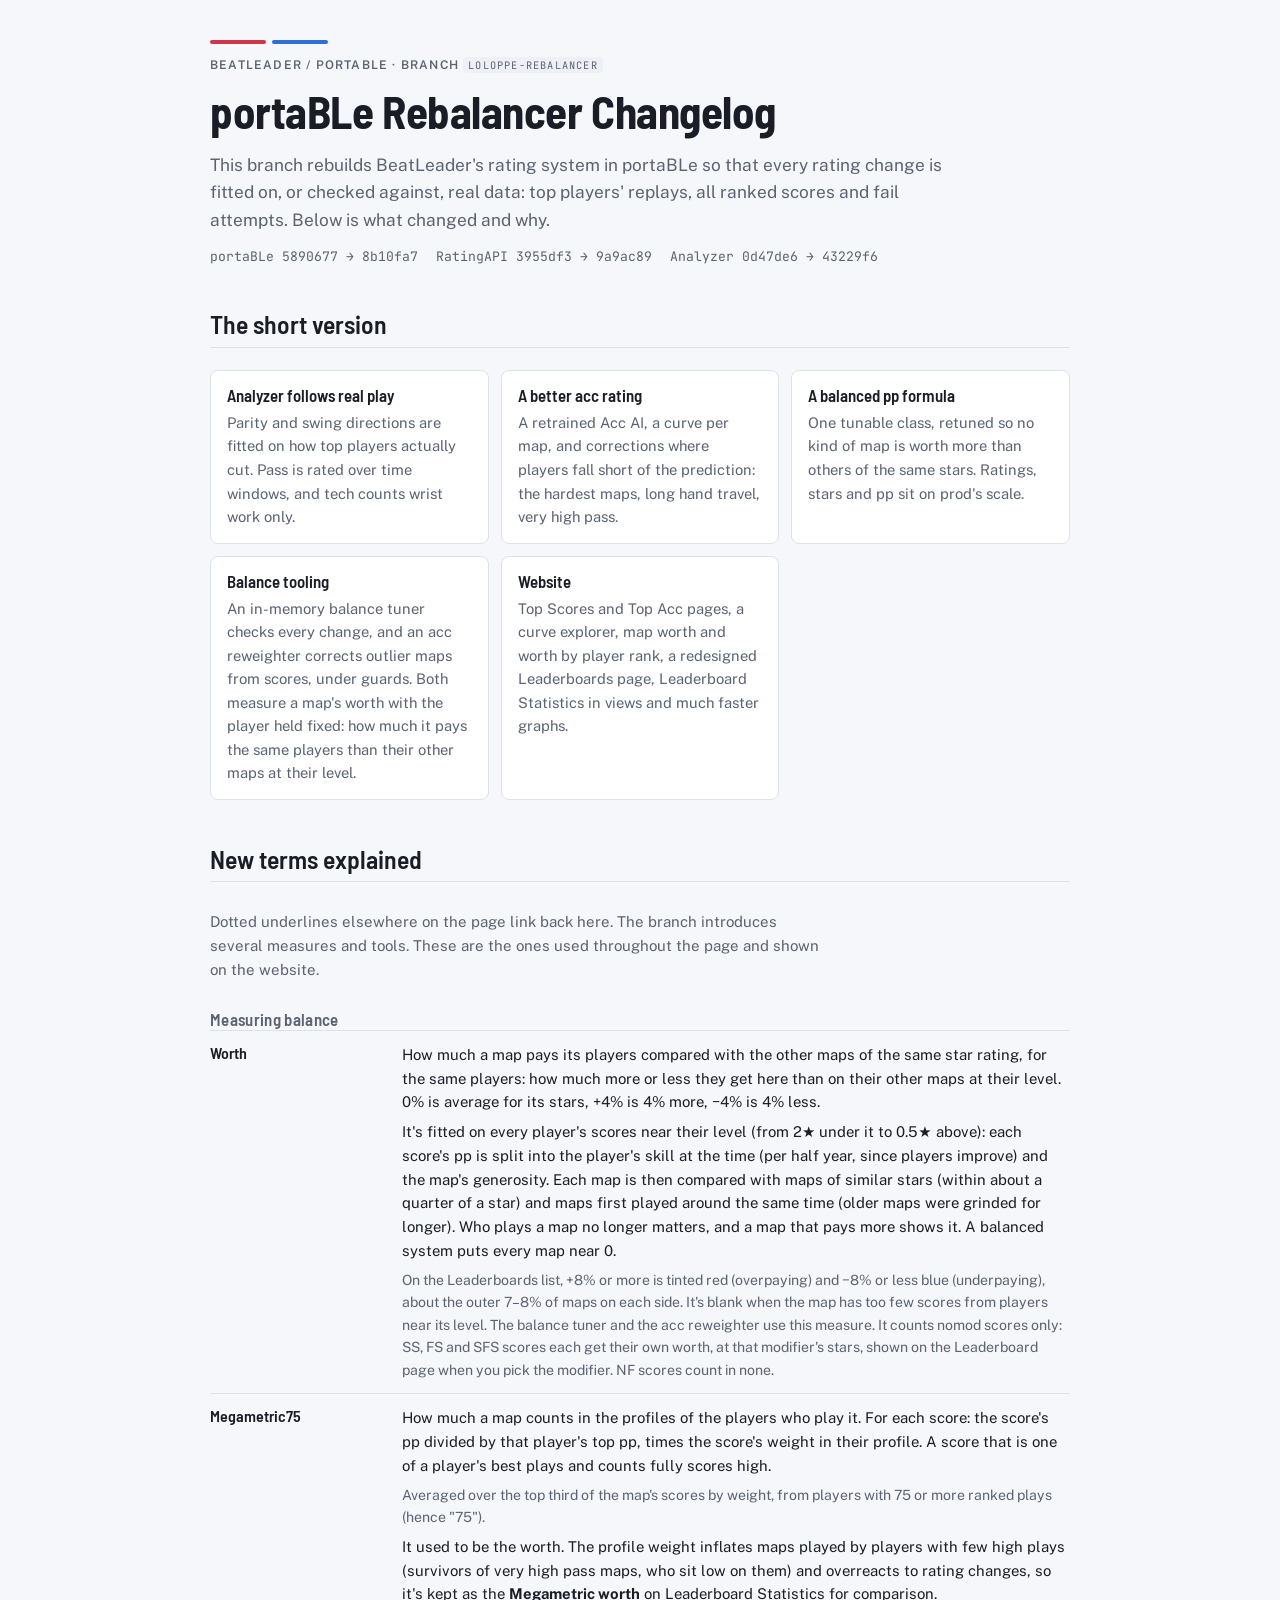
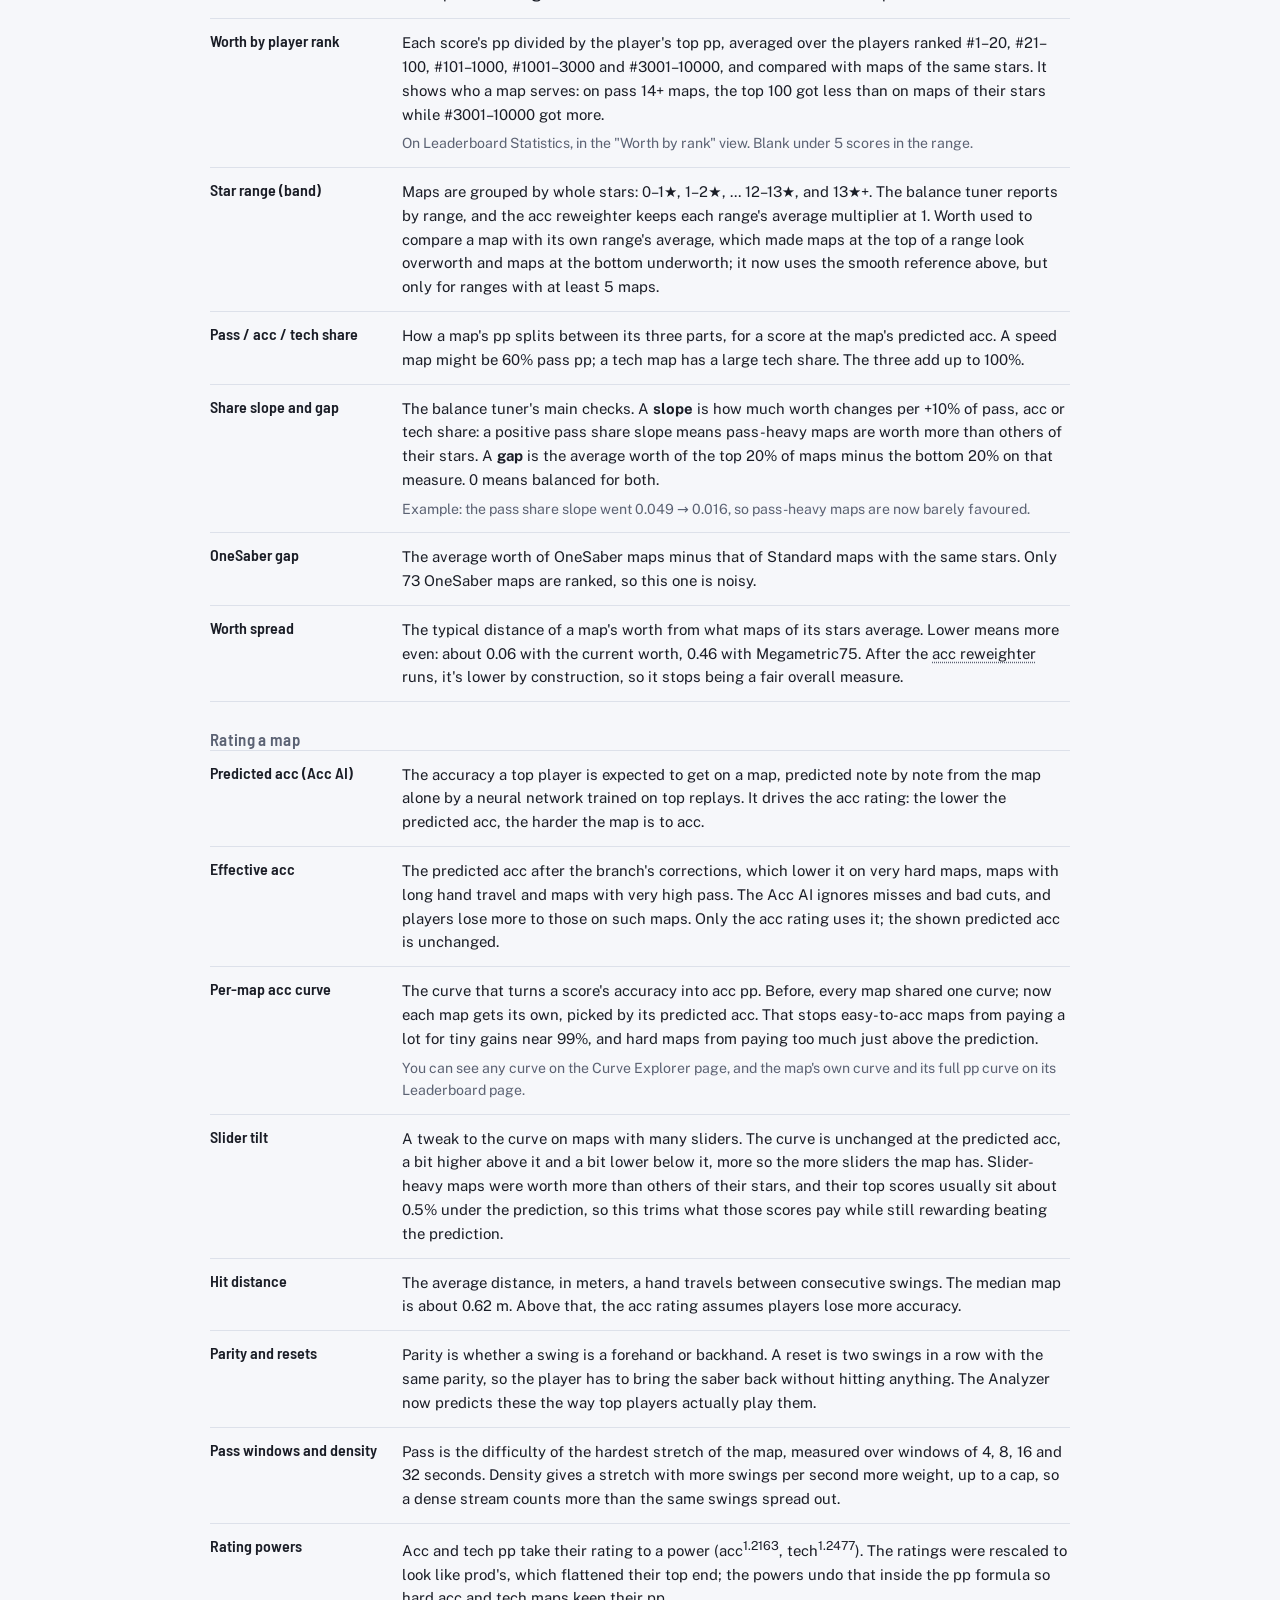
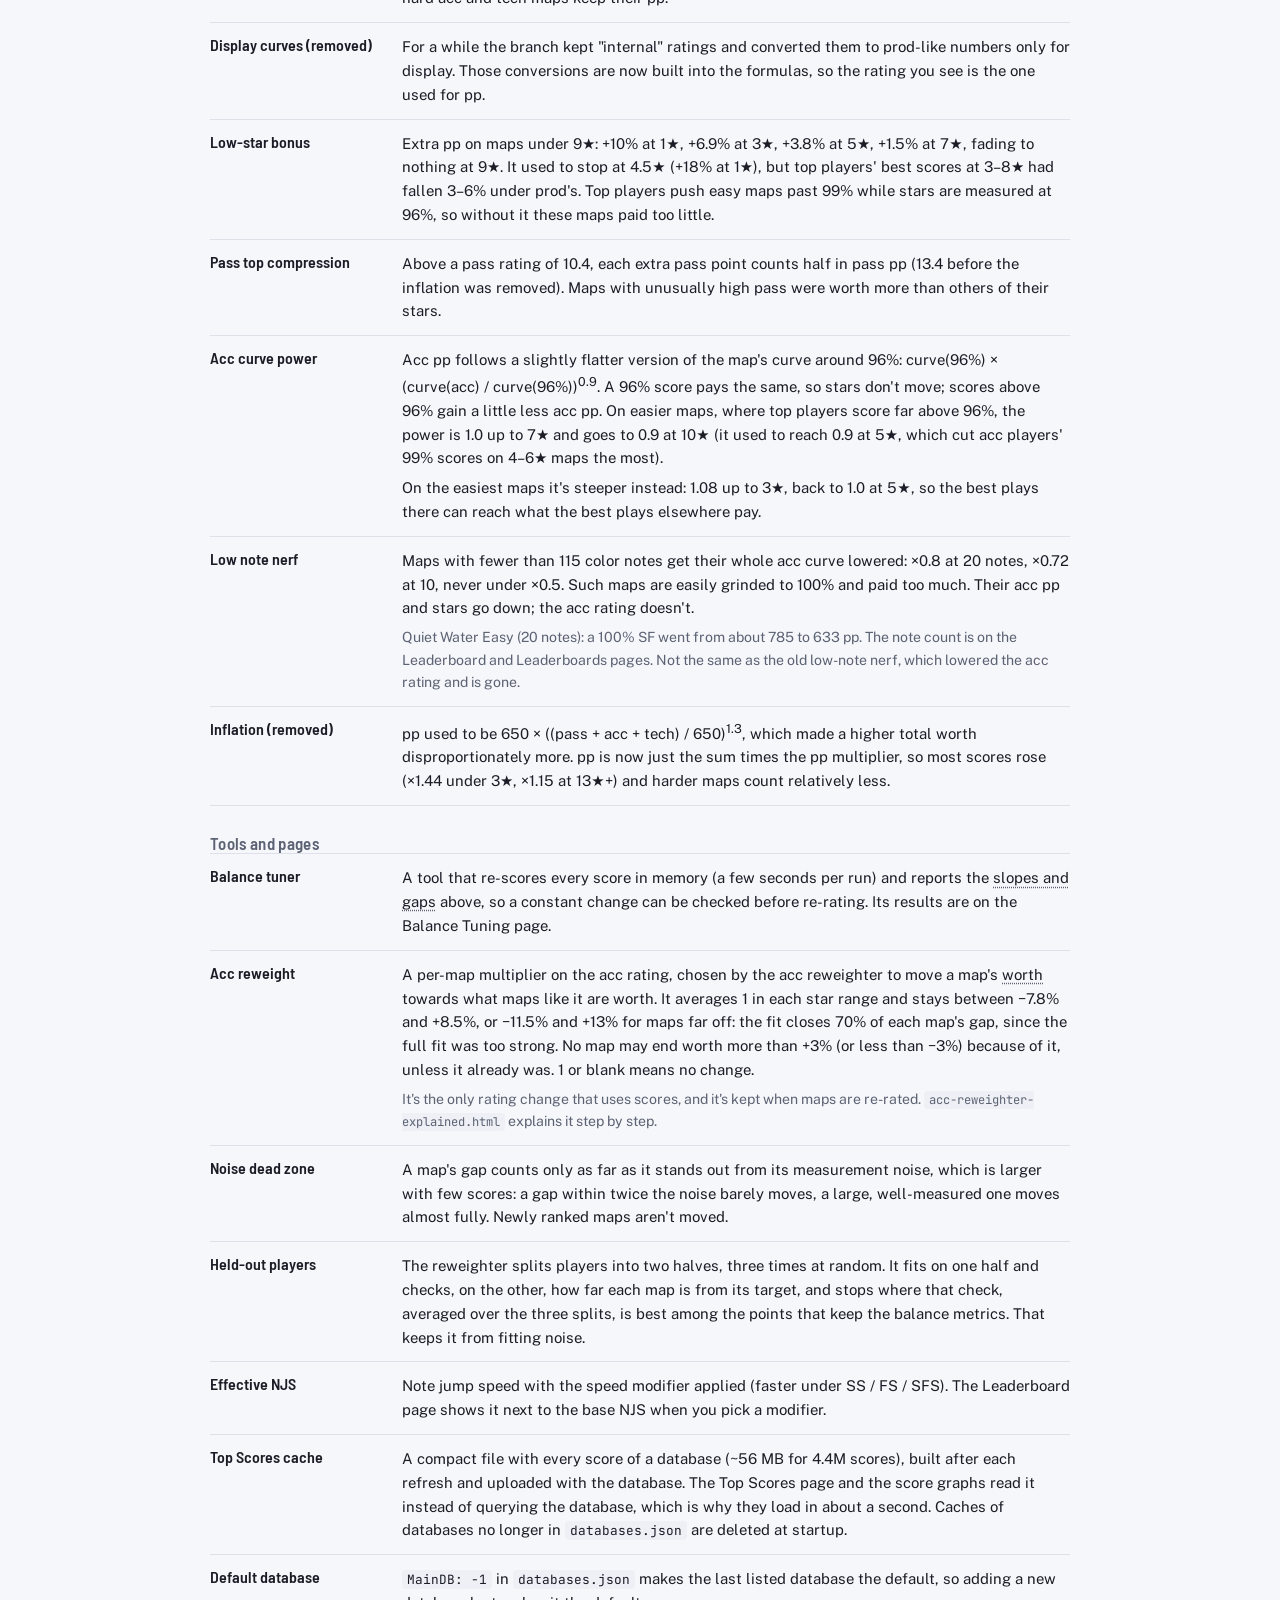
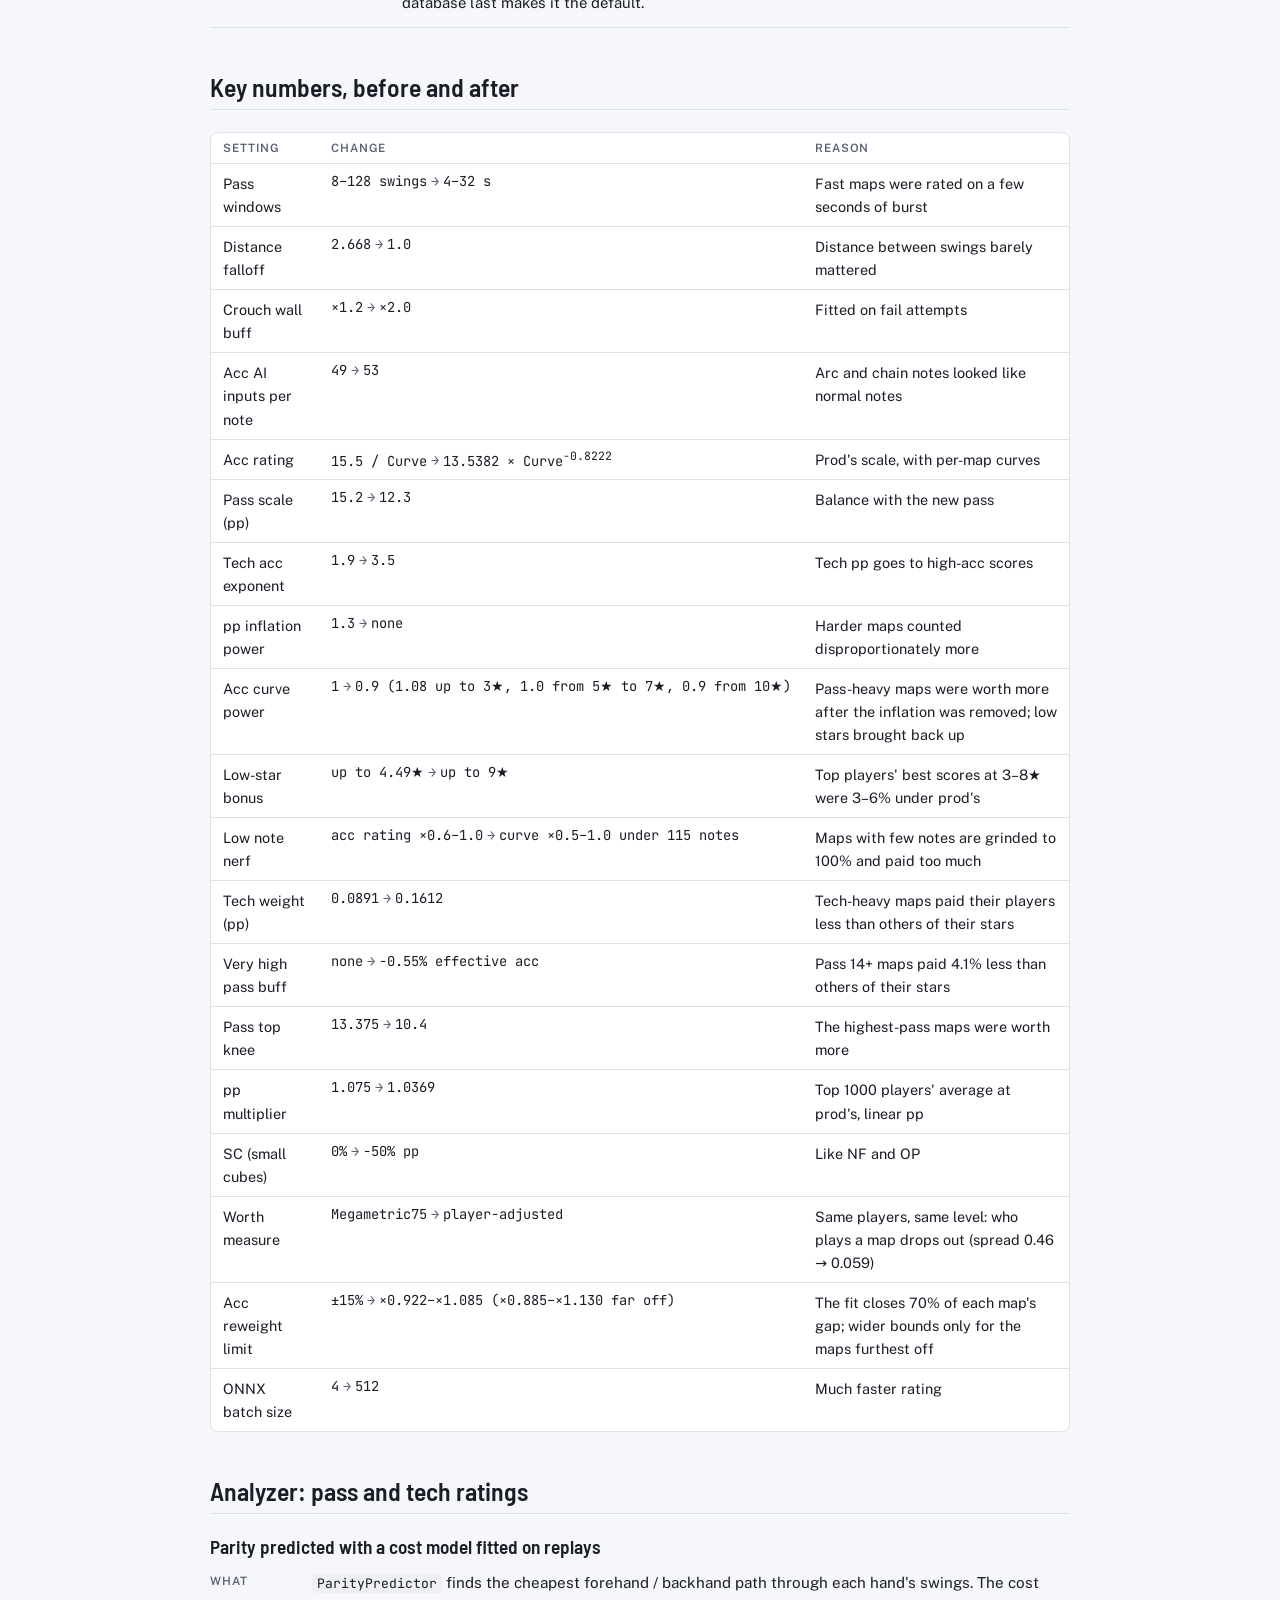
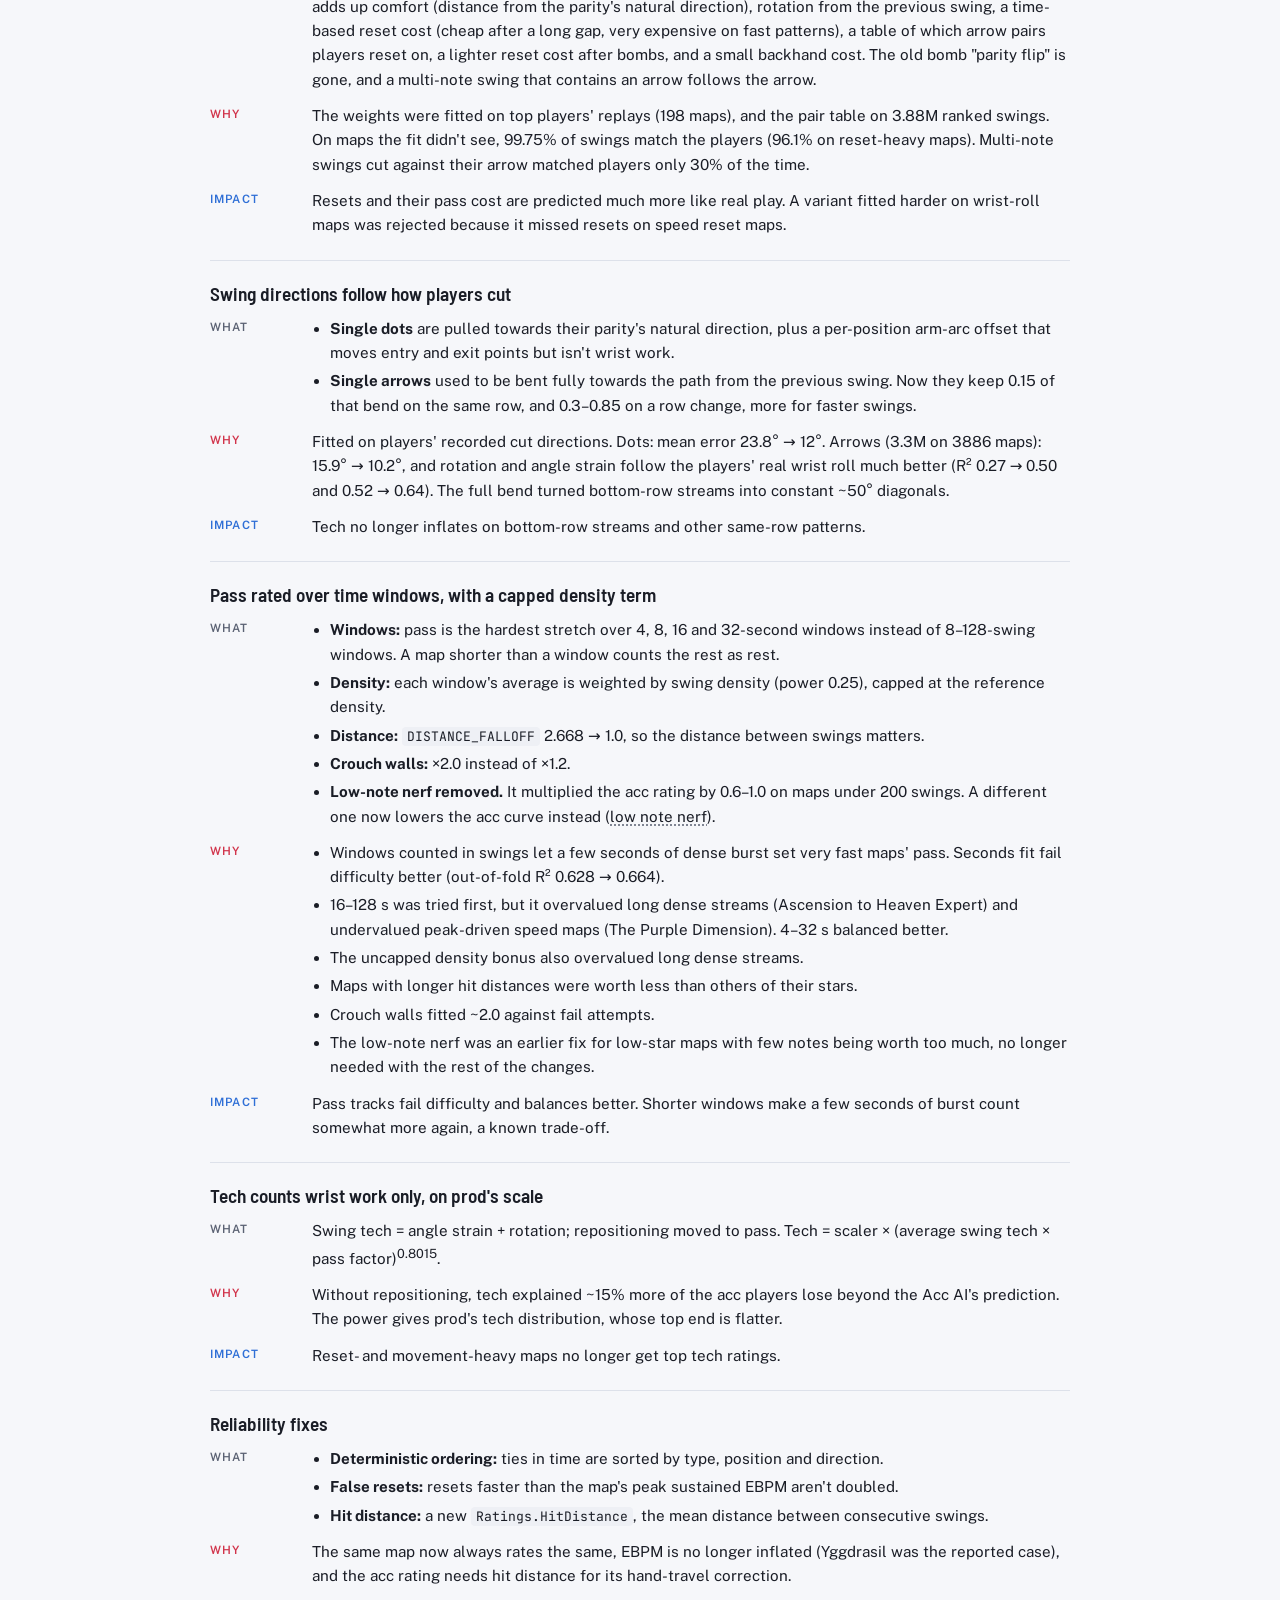
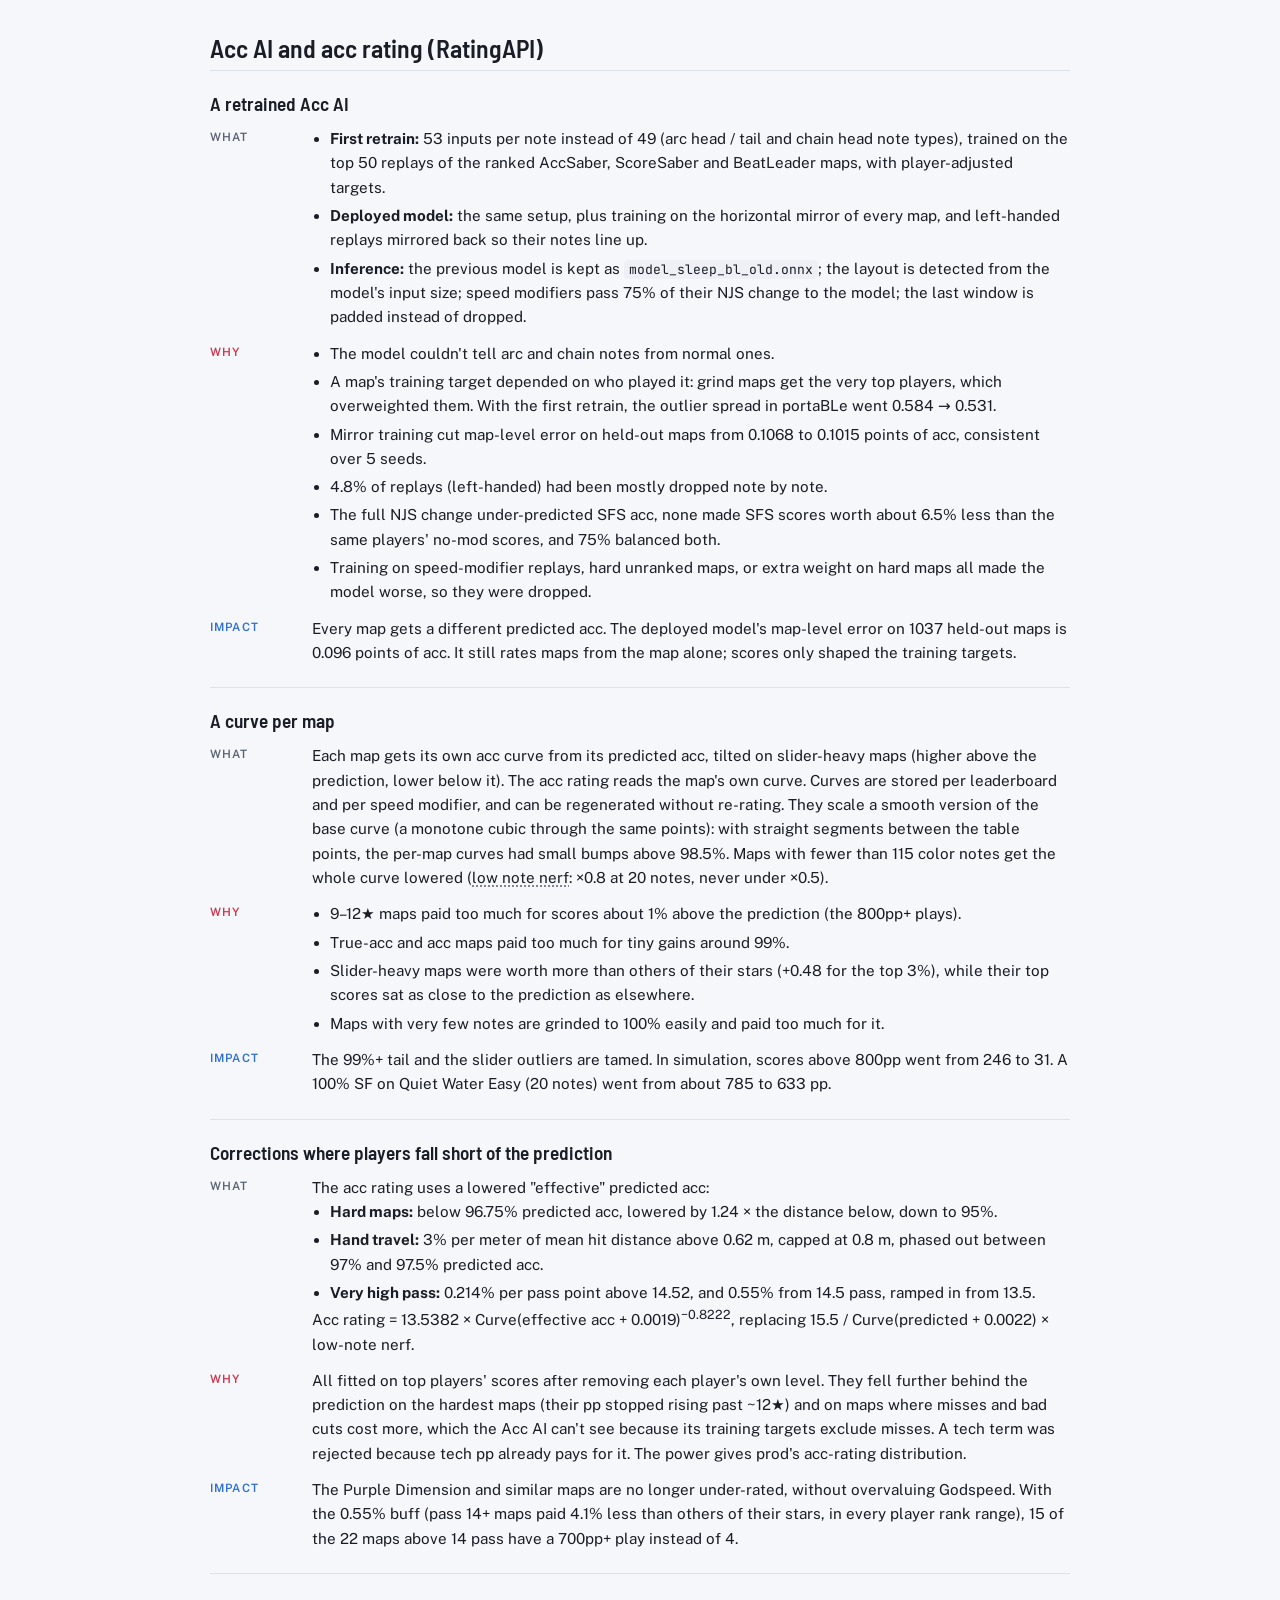
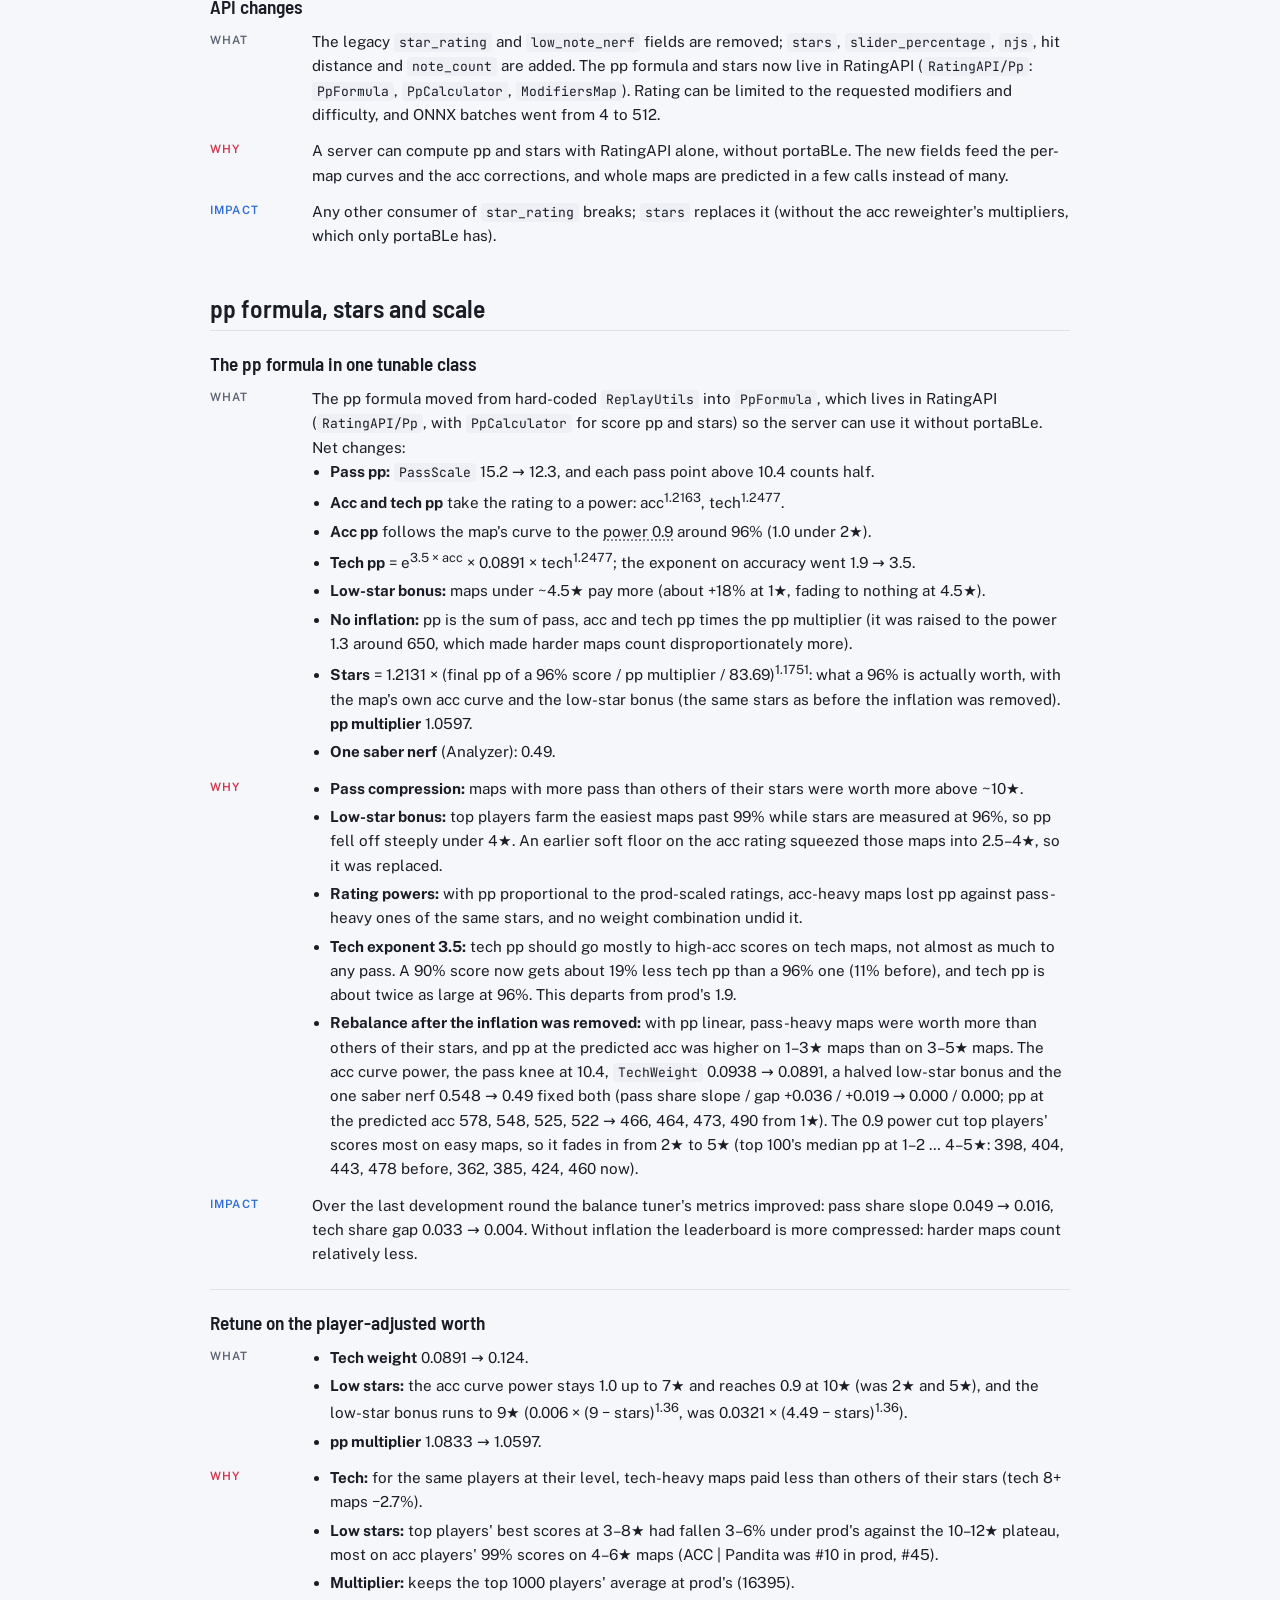
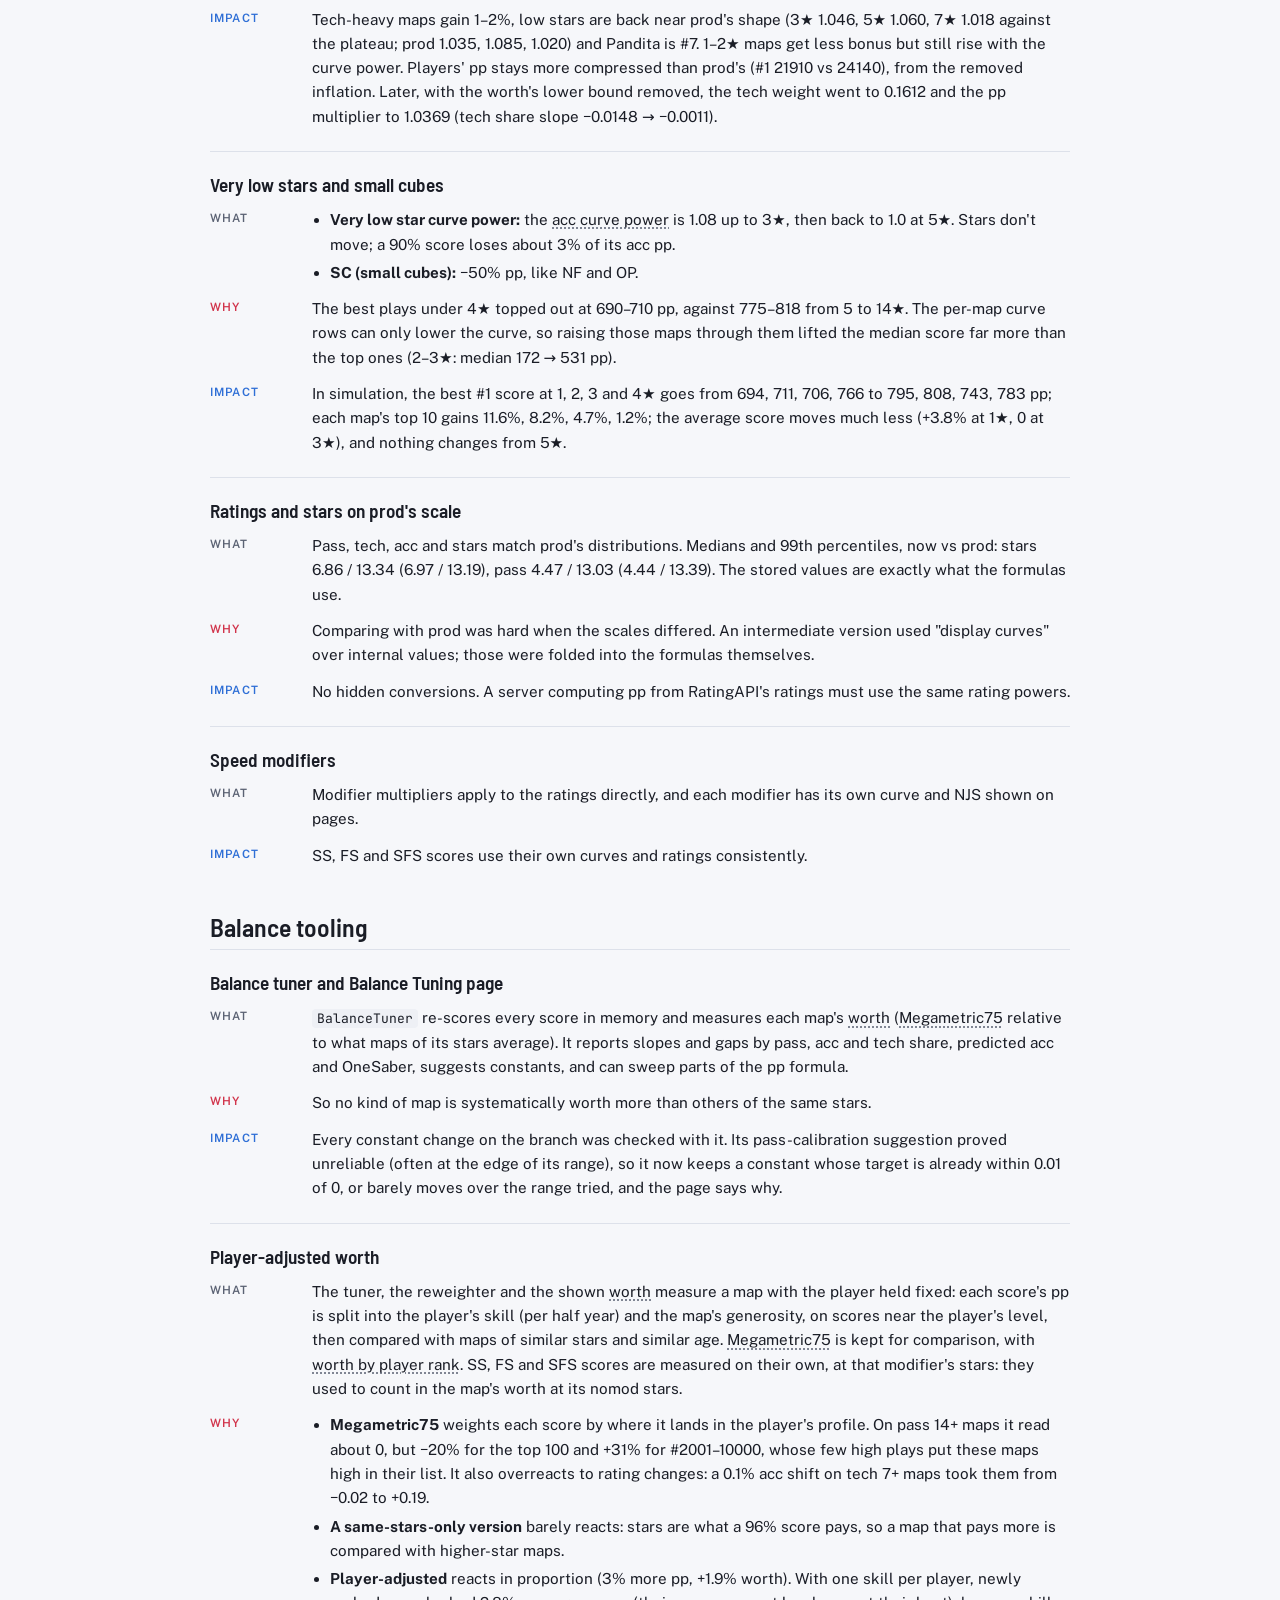
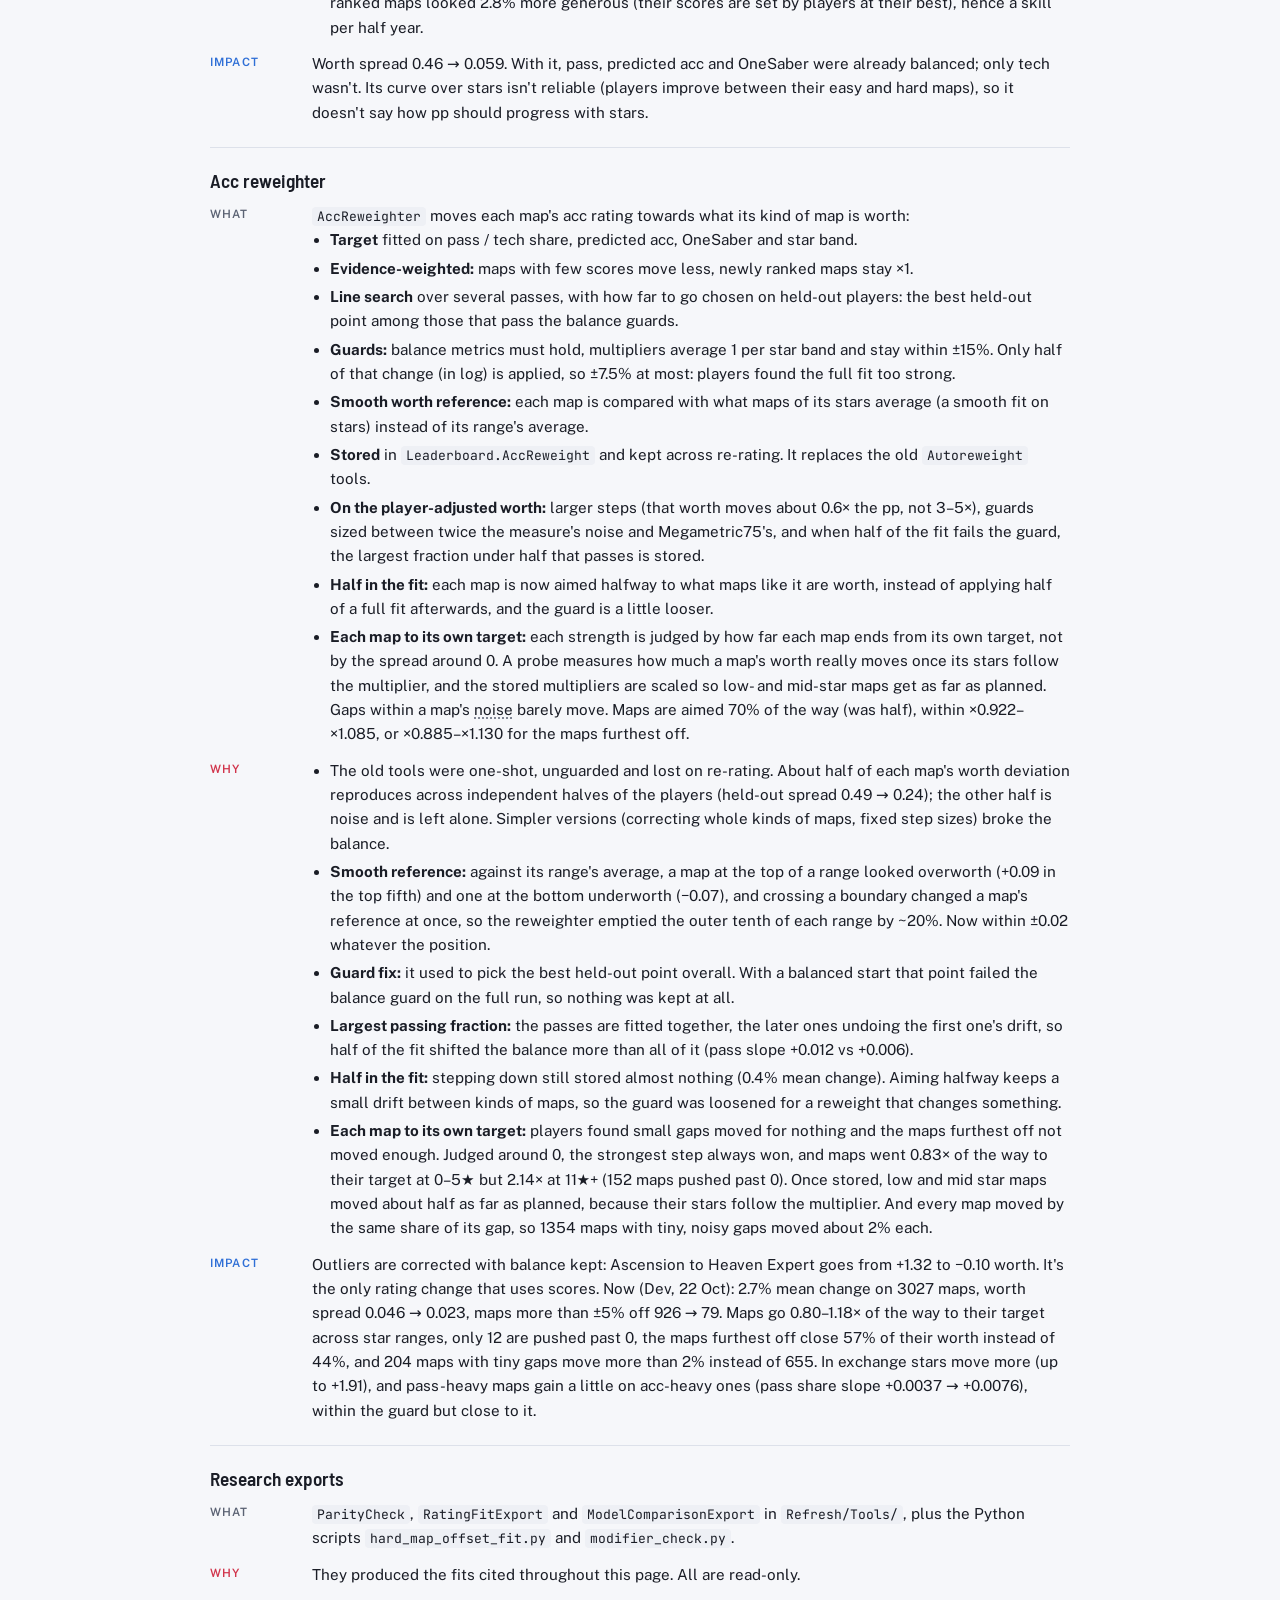
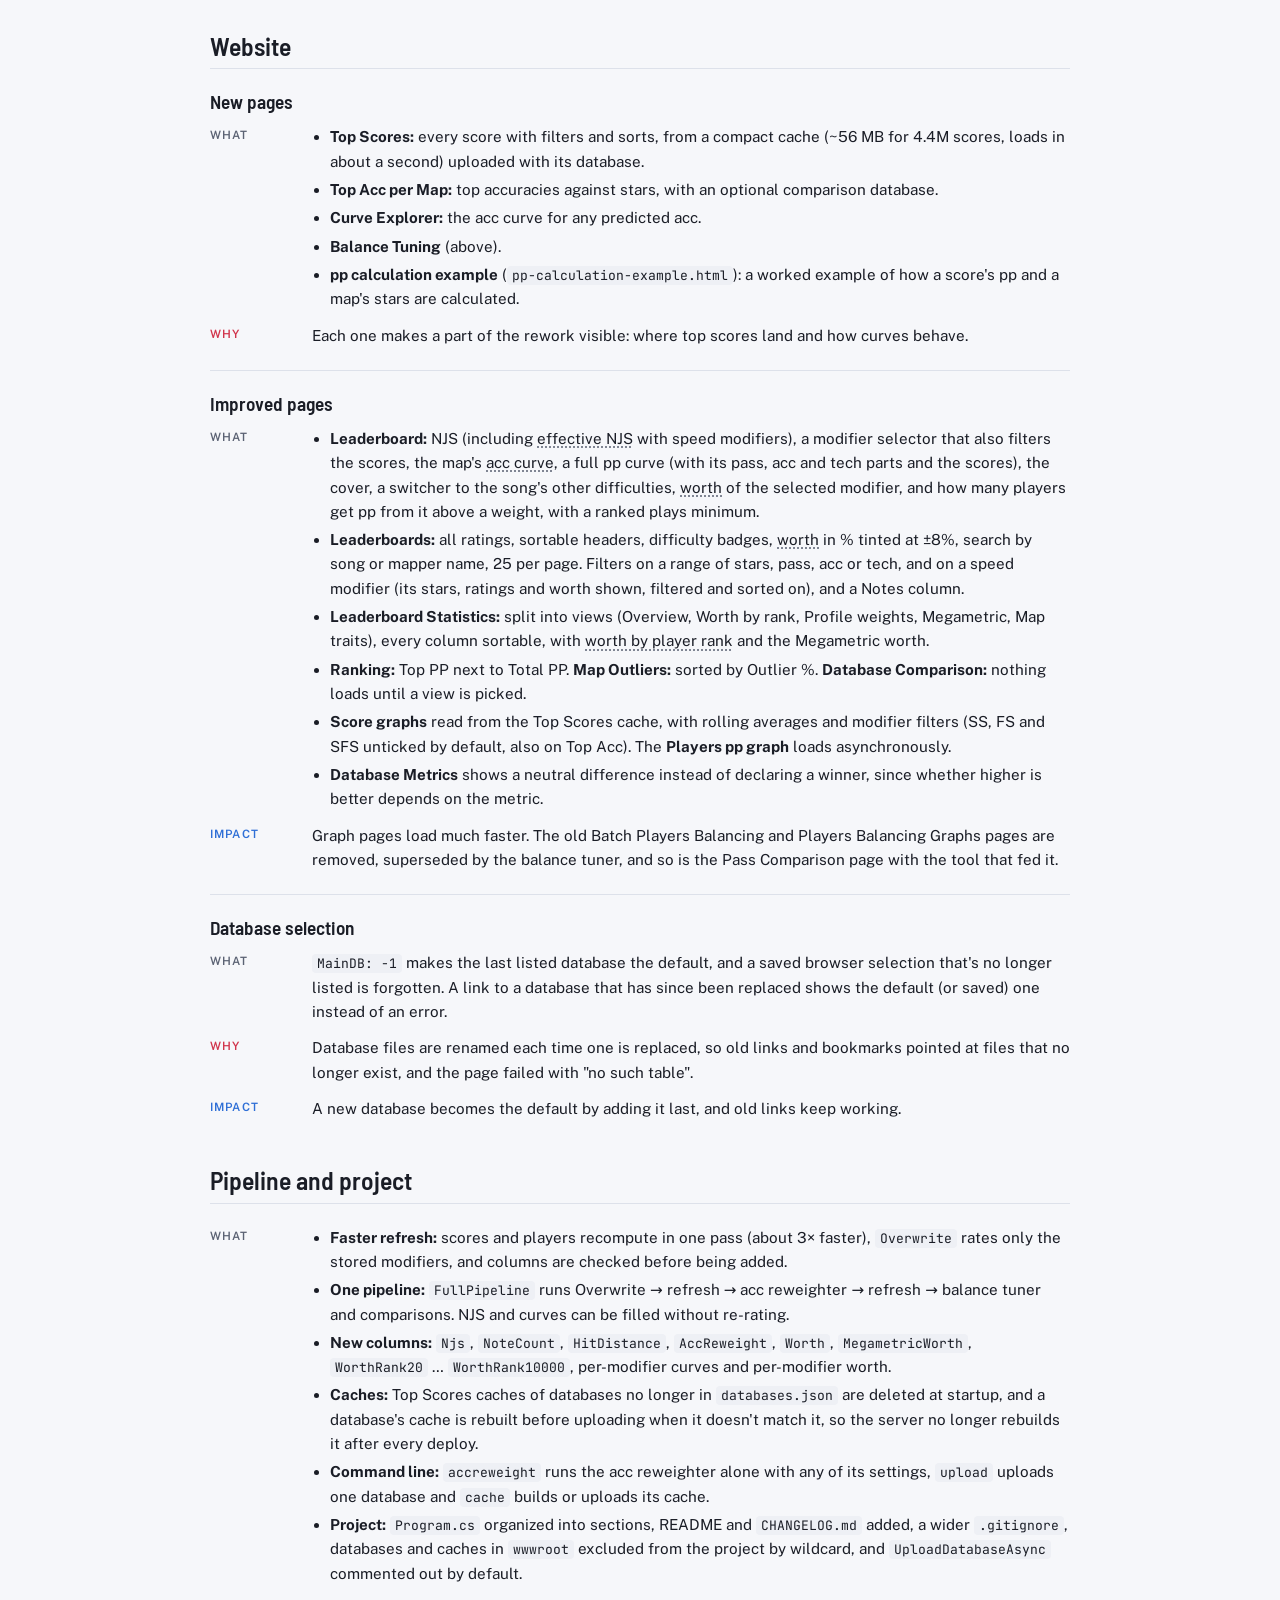
==== commit add37545: "Docs update" ====
--- a/portaBLe-rebalancer-changelog.html
+++ b/portaBLe-rebalancer-changelog.html
@@ -100,7 +100,7 @@
   <div class="eyebrow">BeatLeader / portaBLe · branch <code>loloppe-rebalancer</code></div>
   <h1>portaBLe Rebalancer Changelog</h1>
   <p class="lede">This branch rebuilds BeatLeader's rating system in portaBLe so that every rating change is fitted on, or checked against, real data: top players' replays, all ranked scores and fail attempts. Below is what changed and why.</p>
-  <div class="ranges"><span>portaBLe 5890677 → 263dc0b</span><span>RatingAPI 3955df3 → 3484ca5</span><span>Analyzer 0d47de6 → 43229f6</span></div>
+  <div class="ranges"><span>portaBLe 5890677 → 8b10fa7</span><span>RatingAPI 3955df3 → 9a9ac89</span><span>Analyzer 0d47de6 → 43229f6</span></div>
 </header>
 
 <section aria-labelledby="o">
@@ -173,7 +173,11 @@
       <div id="compression"><dt>Pass top compression</dt><dd>
         <span>Above a pass rating of 10.4, each extra pass point counts half in pass pp (13.4 before the inflation was removed). Maps with unusually high pass were worth more than others of their stars.</span></dd></div>
       <div id="curve-power"><dt>Acc curve power</dt><dd>
-        <span>Acc pp follows a slightly flatter version of the map's curve around 96%: curve(96%) × (curve(acc) / curve(96%))<sup>0.9</sup>. A 96% score pays the same, so stars don't move; scores above 96% gain a little less acc pp. On easier maps, where top players score far above 96%, the power is 1.0 up to 7★ and goes to 0.9 at 10★ (it used to reach 0.9 at 5★, which cut acc players' 99% scores on 4–6★ maps the most).</span></dd></div>
+        <span>Acc pp follows a slightly flatter version of the map's curve around 96%: curve(96%) × (curve(acc) / curve(96%))<sup>0.9</sup>. A 96% score pays the same, so stars don't move; scores above 96% gain a little less acc pp. On easier maps, where top players score far above 96%, the power is 1.0 up to 7★ and goes to 0.9 at 10★ (it used to reach 0.9 at 5★, which cut acc players' 99% scores on 4–6★ maps the most).</span>
+        <span>On the easiest maps it's steeper instead: 1.08 up to 3★, back to 1.0 at 5★, so the best plays there can reach what the best plays elsewhere pay.</span></dd></div>
+      <div id="low-note"><dt>Low note nerf</dt><dd>
+        <span>Maps with fewer than 115 color notes get their whole acc curve lowered: ×0.8 at 20 notes, ×0.72 at 10, never under ×0.5. Such maps are easily grinded to 100% and paid too much. Their acc pp and stars go down; the acc rating doesn't.</span>
+        <span class="eg">Quiet Water Easy (20 notes): a 100% SF went from about 785 to 633 pp. The note count is on the Leaderboard and Leaderboards pages. Not the same as the old low-note nerf, which lowered the acc rating and is gone.</span></dd></div>
       <div id="inflation"><dt>Inflation (removed)</dt><dd>
         <span>pp used to be 650 × ((pass + acc + tech) / 650)<sup>1.3</sup>, which made a higher total worth disproportionately more. pp is now just the sum times the pp multiplier, so most scores rose (×1.44 under 3★, ×1.15 at 13★+) and harder maps count relatively less.</span></dd></div>
     </dl>
@@ -185,12 +189,12 @@
       <div id="tuner"><dt>Balance tuner</dt><dd>
         <span>A tool that re-scores every score in memory (a few seconds per run) and reports the <a class="term" href="#slopes">slopes and gaps</a> above, so a constant change can be checked before re-rating. Its results are on the Balance Tuning page.</span></dd></div>
       <div id="reweight"><dt>Acc reweight</dt><dd>
-        <span>A per-map multiplier on the acc rating, chosen by the acc reweighter to move a map's <a class="term" href="#worth">worth</a> towards what maps like it are worth. It averages 1 in each star range and stays between −7.8% and +8.5%: the fit only closes half of each map's gap, since the full fit was too strong. No map may end worth more than +3% (or less than −3%) because of it, unless it already was. 1 or blank means no change.</span>
-        <span class="eg">It's the only rating change that uses scores, and it's kept when maps are re-rated.</span></dd></div>
-      <div id="evidence"><dt>Evidence weighting</dt><dd>
-        <span>Maps with few scores move less under the reweighter, because their worth is mostly noise. Newly ranked maps aren't moved.</span></dd></div>
+        <span>A per-map multiplier on the acc rating, chosen by the acc reweighter to move a map's <a class="term" href="#worth">worth</a> towards what maps like it are worth. It averages 1 in each star range and stays between −7.8% and +8.5%, or −11.5% and +13% for maps far off: the fit closes 70% of each map's gap, since the full fit was too strong. No map may end worth more than +3% (or less than −3%) because of it, unless it already was. 1 or blank means no change.</span>
+        <span class="eg">It's the only rating change that uses scores, and it's kept when maps are re-rated. <code>acc-reweighter-explained.html</code> explains it step by step.</span></dd></div>
+      <div id="evidence"><dt>Noise dead zone</dt><dd>
+        <span>A map's gap counts only as far as it stands out from its measurement noise, which is larger with few scores: a gap within twice the noise barely moves, a large, well-measured one moves almost fully. Newly ranked maps aren't moved.</span></dd></div>
       <div id="held-out"><dt>Held-out players</dt><dd>
-        <span>The reweighter splits players into two halves, three times at random. It fits on one half and checks on the other, and stops where the check, averaged over the three splits, is best among the points that keep the balance metrics. That keeps it from fitting noise.</span></dd></div>
+        <span>The reweighter splits players into two halves, three times at random. It fits on one half and checks, on the other, how far each map is from its target, and stops where that check, averaged over the three splits, is best among the points that keep the balance metrics. That keeps it from fitting noise.</span></dd></div>
       <div id="effective-njs"><dt>Effective NJS</dt><dd>
         <span>Note jump speed with the speed modifier applied (faster under SS / FS / SFS). The Leaderboard page shows it next to the base NJS when you pick a modifier.</span></dd></div>
       <div id="cache"><dt>Top Scores cache</dt><dd>
@@ -215,14 +219,16 @@
         <tr><td>Pass scale (pp)</td><td class="num">15.2<span class="arrow">→</span>12.3</td><td>Balance with the new pass</td></tr>
         <tr><td>Tech acc exponent</td><td class="num">1.9<span class="arrow">→</span>3.5</td><td>Tech pp goes to high-acc scores</td></tr>
         <tr><td>pp inflation power</td><td class="num">1.3<span class="arrow">→</span>none</td><td>Harder maps counted disproportionately more</td></tr>
-        <tr><td>Acc curve power</td><td class="num">1<span class="arrow">→</span>0.9 (1.0 up to 7★, 0.9 from 10★)</td><td>Pass-heavy maps were worth more after the inflation was removed; low stars brought back up</td></tr>
+        <tr><td>Acc curve power</td><td class="num">1<span class="arrow">→</span>0.9 (1.08 up to 3★, 1.0 from 5★ to 7★, 0.9 from 10★)</td><td>Pass-heavy maps were worth more after the inflation was removed; low stars brought back up</td></tr>
         <tr><td>Low-star bonus</td><td class="num">up to 4.49★<span class="arrow">→</span>up to 9★</td><td>Top players' best scores at 3–8★ were 3–6% under prod's</td></tr>
-        <tr><td>Tech weight (pp)</td><td class="num">0.0891<span class="arrow">→</span>0.124</td><td>Tech-heavy maps paid their players less than others of their stars</td></tr>
+        <tr><td>Low note nerf</td><td class="num">acc rating ×0.6–1.0<span class="arrow">→</span>curve ×0.5–1.0 under 115 notes</td><td>Maps with few notes are grinded to 100% and paid too much</td></tr>
+        <tr><td>Tech weight (pp)</td><td class="num">0.0891<span class="arrow">→</span>0.1612</td><td>Tech-heavy maps paid their players less than others of their stars</td></tr>
         <tr><td>Very high pass buff</td><td class="num">none<span class="arrow">→</span>−0.55% effective acc</td><td>Pass 14+ maps paid 4.1% less than others of their stars</td></tr>
         <tr><td>Pass top knee</td><td class="num">13.375<span class="arrow">→</span>10.4</td><td>The highest-pass maps were worth more</td></tr>
-        <tr><td>pp multiplier</td><td class="num">1.075<span class="arrow">→</span>1.0597</td><td>Top 1000 players' average at prod's (16395), linear pp</td></tr>
+        <tr><td>pp multiplier</td><td class="num">1.075<span class="arrow">→</span>1.0369</td><td>Top 1000 players' average at prod's, linear pp</td></tr>
+        <tr><td>SC (small cubes)</td><td class="num">0%<span class="arrow">→</span>−50% pp</td><td>Like NF and OP</td></tr>
         <tr><td>Worth measure</td><td class="num">Megametric75<span class="arrow">→</span>player-adjusted</td><td>Same players, same level: who plays a map drops out (spread 0.46 → 0.059)</td></tr>
-        <tr><td>Acc reweight limit</td><td class="num">±15%<span class="arrow">→</span>±7.5%</td><td>The fit closes half of each map's gap</td></tr>
+        <tr><td>Acc reweight limit</td><td class="num">±15%<span class="arrow">→</span>×0.922–×1.085 (×0.885–×1.130 far off)</td><td>The fit closes 70% of each map's gap; wider bounds only for the maps furthest off</td></tr>
         <tr><td>ONNX batch size</td><td class="num">4<span class="arrow">→</span>512</td><td>Much faster rating</td></tr>
       </tbody>
     </table>
@@ -255,7 +261,7 @@
       <li><b>Density:</b> each window's average is weighted by swing density (power 0.25), capped at the reference density.</li>
       <li><b>Distance:</b> <code>DISTANCE_FALLOFF</code> 2.668 → 1.0, so the distance between swings matters.</li>
       <li><b>Crouch walls:</b> ×2.0 instead of ×1.2.</li>
-      <li><b>Low-note nerf removed.</b> It multiplied the acc rating by 0.6–1.0 on maps under 200 swings.</li></ul></div></div>
+      <li><b>Low-note nerf removed.</b> It multiplied the acc rating by 0.6–1.0 on maps under 200 swings. A different one now lowers the acc curve instead (<a class="term" href="#low-note">low note nerf</a>).</li></ul></div></div>
     <div class="row"><span class="label why">Why</span><div><ul>
       <li>Windows counted in swings let a few seconds of dense burst set very fast maps' pass. Seconds fit fail difficulty better (out-of-fold R² 0.628 → 0.664).</li>
       <li>16–128 s was tried first, but it overvalued long dense streams (Ascension to Heaven Expert) and undervalued peak-driven speed maps (The Purple Dimension). 4–32 s balanced better.</li>
@@ -304,12 +310,13 @@
 
   <article class="change">
     <h3>A curve per map</h3>
-    <div class="row"><span class="label what">What</span><div>Each map gets its own acc curve from its predicted acc, tilted on slider-heavy maps (higher above the prediction, lower below it). The acc rating reads the map's own curve. Curves are stored per leaderboard and per speed modifier, and can be regenerated without re-rating. They scale a smooth version of the base curve (a monotone cubic through the same points): with straight segments between the table points, the per-map curves had small bumps above 98.5%.</div></div>
+    <div class="row"><span class="label what">What</span><div>Each map gets its own acc curve from its predicted acc, tilted on slider-heavy maps (higher above the prediction, lower below it). The acc rating reads the map's own curve. Curves are stored per leaderboard and per speed modifier, and can be regenerated without re-rating. They scale a smooth version of the base curve (a monotone cubic through the same points): with straight segments between the table points, the per-map curves had small bumps above 98.5%. Maps with fewer than 115 color notes get the whole curve lowered (<a class="term" href="#low-note">low note nerf</a>: ×0.8 at 20 notes, never under ×0.5).</div></div>
     <div class="row"><span class="label why">Why</span><div><ul>
       <li>9–12★ maps paid too much for scores about 1% above the prediction (the 800pp+ plays).</li>
       <li>True-acc and acc maps paid too much for tiny gains around 99%.</li>
-      <li>Slider-heavy maps were worth more than others of their stars (+0.48 for the top 3%), while their top scores sat as close to the prediction as elsewhere.</li></ul></div></div>
-    <div class="row"><span class="label impact">Impact</span><div>The 99%+ tail and the slider outliers are tamed. In simulation, scores above 800pp went from 246 to 31.</div></div>
+      <li>Slider-heavy maps were worth more than others of their stars (+0.48 for the top 3%), while their top scores sat as close to the prediction as elsewhere.</li>
+      <li>Maps with very few notes are grinded to 100% easily and paid too much for it.</li></ul></div></div>
+    <div class="row"><span class="label impact">Impact</span><div>The 99%+ tail and the slider outliers are tamed. In simulation, scores above 800pp went from 246 to 31. A 100% SF on Quiet Water Easy (20 notes) went from about 785 to 633 pp.</div></div>
   </article>
 
   <article class="change">
@@ -325,7 +332,7 @@
 
   <article class="change">
     <h3>API changes</h3>
-    <div class="row"><span class="label what">What</span><div>The legacy <code>star_rating</code> and <code>low_note_nerf</code> fields are removed; <code>stars</code>, <code>slider_percentage</code>, <code>njs</code> and hit distance are added. The pp formula and stars now live in RatingAPI (<code>RatingAPI/Pp</code>: <code>PpFormula</code>, <code>PpCalculator</code>, <code>ModifiersMap</code>). Rating can be limited to the requested modifiers and difficulty, and ONNX batches went from 4 to 512.</div></div>
+    <div class="row"><span class="label what">What</span><div>The legacy <code>star_rating</code> and <code>low_note_nerf</code> fields are removed; <code>stars</code>, <code>slider_percentage</code>, <code>njs</code>, hit distance and <code>note_count</code> are added. The pp formula and stars now live in RatingAPI (<code>RatingAPI/Pp</code>: <code>PpFormula</code>, <code>PpCalculator</code>, <code>ModifiersMap</code>). Rating can be limited to the requested modifiers and difficulty, and ONNX batches went from 4 to 512.</div></div>
     <div class="row"><span class="label why">Why</span><div>A server can compute pp and stars with RatingAPI alone, without portaBLe. The new fields feed the per-map curves and the acc corrections, and whole maps are predicted in a few calls instead of many.</div></div>
     <div class="row"><span class="label impact">Impact</span><div>Any other consumer of <code>star_rating</code> breaks; <code>stars</code> replaces it (without the acc reweighter's multipliers, which only portaBLe has).</div></div>
   </article>
@@ -364,7 +371,16 @@
       <li><b>Tech:</b> for the same players at their level, tech-heavy maps paid less than others of their stars (tech 8+ maps −2.7%).</li>
       <li><b>Low stars:</b> top players' best scores at 3–8★ had fallen 3–6% under prod's against the 10–12★ plateau, most on acc players' 99% scores on 4–6★ maps (ACC | Pandita was #10 in prod, #45).</li>
       <li><b>Multiplier:</b> keeps the top 1000 players' average at prod's (16395).</li></ul></div></div>
-    <div class="row"><span class="label impact">Impact</span><div>Tech-heavy maps gain 1–2%, low stars are back near prod's shape (3★ 1.046, 5★ 1.060, 7★ 1.018 against the plateau; prod 1.035, 1.085, 1.020) and Pandita is #7. 1–2★ maps get less bonus but still rise with the curve power. Players' pp stays more compressed than prod's (#1 21910 vs 24140), from the removed inflation.</div></div>
+    <div class="row"><span class="label impact">Impact</span><div>Tech-heavy maps gain 1–2%, low stars are back near prod's shape (3★ 1.046, 5★ 1.060, 7★ 1.018 against the plateau; prod 1.035, 1.085, 1.020) and Pandita is #7. 1–2★ maps get less bonus but still rise with the curve power. Players' pp stays more compressed than prod's (#1 21910 vs 24140), from the removed inflation. Later, with the worth's lower bound removed, the tech weight went to 0.1612 and the pp multiplier to 1.0369 (tech share slope −0.0148 → −0.0011).</div></div>
+  </article>
+
+  <article class="change">
+    <h3>Very low stars and small cubes</h3>
+    <div class="row"><span class="label what">What</span><div><ul>
+      <li><b>Very low star curve power:</b> the <a class="term" href="#curve-power">acc curve power</a> is 1.08 up to 3★, then back to 1.0 at 5★. Stars don't move; a 90% score loses about 3% of its acc pp.</li>
+      <li><b>SC (small cubes):</b> −50% pp, like NF and OP.</li></ul></div></div>
+    <div class="row"><span class="label why">Why</span><div>The best plays under 4★ topped out at 690–710 pp, against 775–818 from 5 to 14★. The per-map curve rows can only lower the curve, so raising those maps through them lifted the median score far more than the top ones (2–3★: median 172 → 531 pp).</div></div>
+    <div class="row"><span class="label impact">Impact</span><div>In simulation, the best #1 score at 1, 2, 3 and 4★ goes from 694, 711, 706, 766 to 795, 808, 743, 783 pp; each map's top 10 gains 11.6%, 8.2%, 4.7%, 1.2%; the average score moves much less (+3.8% at 1★, 0 at 3★), and nothing changes from 5★.</div></div>
   </article>
 
   <article class="change">
@@ -411,14 +427,16 @@
       <li><b>Smooth worth reference:</b> each map is compared with what maps of its stars average (a smooth fit on stars) instead of its range's average.</li>
       <li><b>Stored</b> in <code>Leaderboard.AccReweight</code> and kept across re-rating. It replaces the old <code>Autoreweight</code> tools.</li>
       <li><b>On the player-adjusted worth:</b> larger steps (that worth moves about 0.6× the pp, not 3–5×), guards sized between twice the measure's noise and Megametric75's, and when half of the fit fails the guard, the largest fraction under half that passes is stored.</li>
-      <li><b>Half in the fit:</b> each map is now aimed halfway to what maps like it are worth, instead of applying half of a full fit afterwards, and the guard is a little looser.</li></ul></div></div>
+      <li><b>Half in the fit:</b> each map is now aimed halfway to what maps like it are worth, instead of applying half of a full fit afterwards, and the guard is a little looser.</li>
+      <li><b>Each map to its own target:</b> each strength is judged by how far each map ends from its own target, not by the spread around 0. A probe measures how much a map's worth really moves once its stars follow the multiplier, and the stored multipliers are scaled so low- and mid-star maps get as far as planned. Gaps within a map's <a class="term" href="#evidence">noise</a> barely move. Maps are aimed 70% of the way (was half), within ×0.922–×1.085, or ×0.885–×1.130 for the maps furthest off.</li></ul></div></div>
     <div class="row"><span class="label why">Why</span><div><ul>
       <li>The old tools were one-shot, unguarded and lost on re-rating. About half of each map's worth deviation reproduces across independent halves of the players (held-out spread 0.49 → 0.24); the other half is noise and is left alone. Simpler versions (correcting whole kinds of maps, fixed step sizes) broke the balance.</li>
       <li><b>Smooth reference:</b> against its range's average, a map at the top of a range looked overworth (+0.09 in the top fifth) and one at the bottom underworth (−0.07), and crossing a boundary changed a map's reference at once, so the reweighter emptied the outer tenth of each range by ~20%. Now within ±0.02 whatever the position.</li>
       <li><b>Guard fix:</b> it used to pick the best held-out point overall. With a balanced start that point failed the balance guard on the full run, so nothing was kept at all.</li>
       <li><b>Largest passing fraction:</b> the passes are fitted together, the later ones undoing the first one's drift, so half of the fit shifted the balance more than all of it (pass slope +0.012 vs +0.006).</li>
-      <li><b>Half in the fit:</b> stepping down still stored almost nothing (0.4% mean change). Aiming halfway keeps a small drift between kinds of maps, so the guard was loosened for a reweight that changes something.</li></ul></div></div>
-    <div class="row"><span class="label impact">Impact</span><div>Outliers are corrected with balance kept: Ascension to Heaven Expert goes from +1.32 to −0.10 worth; 3585 maps move, 4.1% on average. It's the only rating change that uses scores. On the player-adjusted worth: 2.3% mean change on 3084 maps, worth spread 0.062 → 0.035, and the highest-pass maps go from −2.1% to −0.3%. In exchange kinds of maps are within ±0.8% instead of ±0.4%: pass-heavy maps and maps with a low predicted acc gain about a point on acc-heavy ones.</div></div>
+      <li><b>Half in the fit:</b> stepping down still stored almost nothing (0.4% mean change). Aiming halfway keeps a small drift between kinds of maps, so the guard was loosened for a reweight that changes something.</li>
+      <li><b>Each map to its own target:</b> players found small gaps moved for nothing and the maps furthest off not moved enough. Judged around 0, the strongest step always won, and maps went 0.83× of the way to their target at 0–5★ but 2.14× at 11★+ (152 maps pushed past 0). Once stored, low and mid star maps moved about half as far as planned, because their stars follow the multiplier. And every map moved by the same share of its gap, so 1354 maps with tiny, noisy gaps moved about 2% each.</li></ul></div></div>
+    <div class="row"><span class="label impact">Impact</span><div>Outliers are corrected with balance kept: Ascension to Heaven Expert goes from +1.32 to −0.10 worth. It's the only rating change that uses scores. Now (Dev, 22 Oct): 2.7% mean change on 3027 maps, worth spread 0.046 → 0.023, maps more than ±5% off 926 → 79. Maps go 0.80–1.18× of the way to their target across star ranges, only 12 are pushed past 0, the maps furthest off close 57% of their worth instead of 44%, and 204 maps with tiny gaps move more than 2% instead of 655. In exchange stars move more (up to +1.91), and pass-heavy maps gain a little on acc-heavy ones (pass share slope +0.0037 → +0.0076), within the guard but close to it.</div></div>
   </article>
 
   <article class="change">
@@ -446,7 +464,7 @@
     <h3>Improved pages</h3>
     <div class="row"><span class="label what">What</span><div><ul>
       <li><b>Leaderboard:</b> NJS (including <a class="term" href="#effective-njs">effective NJS</a> with speed modifiers), a modifier selector that also filters the scores, the map's <a class="term" href="#curve">acc curve</a>, a full pp curve (with its pass, acc and tech parts and the scores), the cover, a switcher to the song's other difficulties, <a class="term" href="#worth">worth</a> of the selected modifier, and how many players get pp from it above a weight, with a ranked plays minimum.</li>
-      <li><b>Leaderboards:</b> all ratings, sortable headers, difficulty badges, <a class="term" href="#worth">worth</a> in % tinted at ±8%, search by song or mapper name, 25 per page.</li>
+      <li><b>Leaderboards:</b> all ratings, sortable headers, difficulty badges, <a class="term" href="#worth">worth</a> in % tinted at ±8%, search by song or mapper name, 25 per page. Filters on a range of stars, pass, acc or tech, and on a speed modifier (its stars, ratings and worth shown, filtered and sorted on), and a Notes column.</li>
       <li><b>Leaderboard Statistics:</b> split into views (Overview, Worth by rank, Profile weights, Megametric, Map traits), every column sortable, with <a class="term" href="#rank-worth">worth by player rank</a> and the Megametric worth.</li>
       <li><b>Ranking:</b> Top PP next to Total PP. <b>Map Outliers:</b> sorted by Outlier %. <b>Database Comparison:</b> nothing loads until a view is picked.</li>
       <li><b>Score graphs</b> read from the Top Scores cache, with rolling averages and modifier filters (SS, FS and SFS unticked by default, also on Top Acc). The <b>Players pp graph</b> loads asynchronously.</li>
@@ -456,8 +474,9 @@
 
   <article class="change">
     <h3>Database selection</h3>
-    <div class="row"><span class="label what">What</span><div><code>MainDB: -1</code> makes the last listed database the default, and a saved browser selection that's no longer listed is forgotten.</div></div>
-    <div class="row"><span class="label impact">Impact</span><div>A new database becomes the default by adding it last.</div></div>
+    <div class="row"><span class="label what">What</span><div><code>MainDB: -1</code> makes the last listed database the default, and a saved browser selection that's no longer listed is forgotten. A link to a database that has since been replaced shows the default (or saved) one instead of an error.</div></div>
+    <div class="row"><span class="label why">Why</span><div>Database files are renamed each time one is replaced, so old links and bookmarks pointed at files that no longer exist, and the page failed with "no such table".</div></div>
+    <div class="row"><span class="label impact">Impact</span><div>A new database becomes the default by adding it last, and old links keep working.</div></div>
   </article>
 </section>
 
@@ -467,8 +486,9 @@
     <div class="row"><span class="label what">What</span><div><ul>
       <li><b>Faster refresh:</b> scores and players recompute in one pass (about 3× faster), <code>Overwrite</code> rates only the stored modifiers, and columns are checked before being added.</li>
       <li><b>One pipeline:</b> <code>FullPipeline</code> runs Overwrite → refresh → acc reweighter → refresh → balance tuner and comparisons. NJS and curves can be filled without re-rating.</li>
-      <li><b>New columns:</b> <code>Njs</code>, <code>HitDistance</code>, <code>AccReweight</code>, <code>Worth</code>, <code>MegametricWorth</code>, <code>WorthRank20</code> … <code>WorthRank10000</code>, per-modifier curves and per-modifier worth.</li>
-      <li><b>Caches:</b> Top Scores caches of databases no longer in <code>databases.json</code> are deleted at startup.</li>
+      <li><b>New columns:</b> <code>Njs</code>, <code>NoteCount</code>, <code>HitDistance</code>, <code>AccReweight</code>, <code>Worth</code>, <code>MegametricWorth</code>, <code>WorthRank20</code> … <code>WorthRank10000</code>, per-modifier curves and per-modifier worth.</li>
+      <li><b>Caches:</b> Top Scores caches of databases no longer in <code>databases.json</code> are deleted at startup, and a database's cache is rebuilt before uploading when it doesn't match it, so the server no longer rebuilds it after every deploy.</li>
+      <li><b>Command line:</b> <code>accreweight</code> runs the acc reweighter alone with any of its settings, <code>upload</code> uploads one database and <code>cache</code> builds or uploads its cache.</li>
       <li><b>Project:</b> <code>Program.cs</code> organized into sections, README and <code>CHANGELOG.md</code> added, a wider <code>.gitignore</code>, databases and caches in <code>wwwroot</code> excluded from the project by wildcard, and <code>UploadDatabaseAsync</code> commented out by default.</li></ul></div></div>
   </article>
 </section>
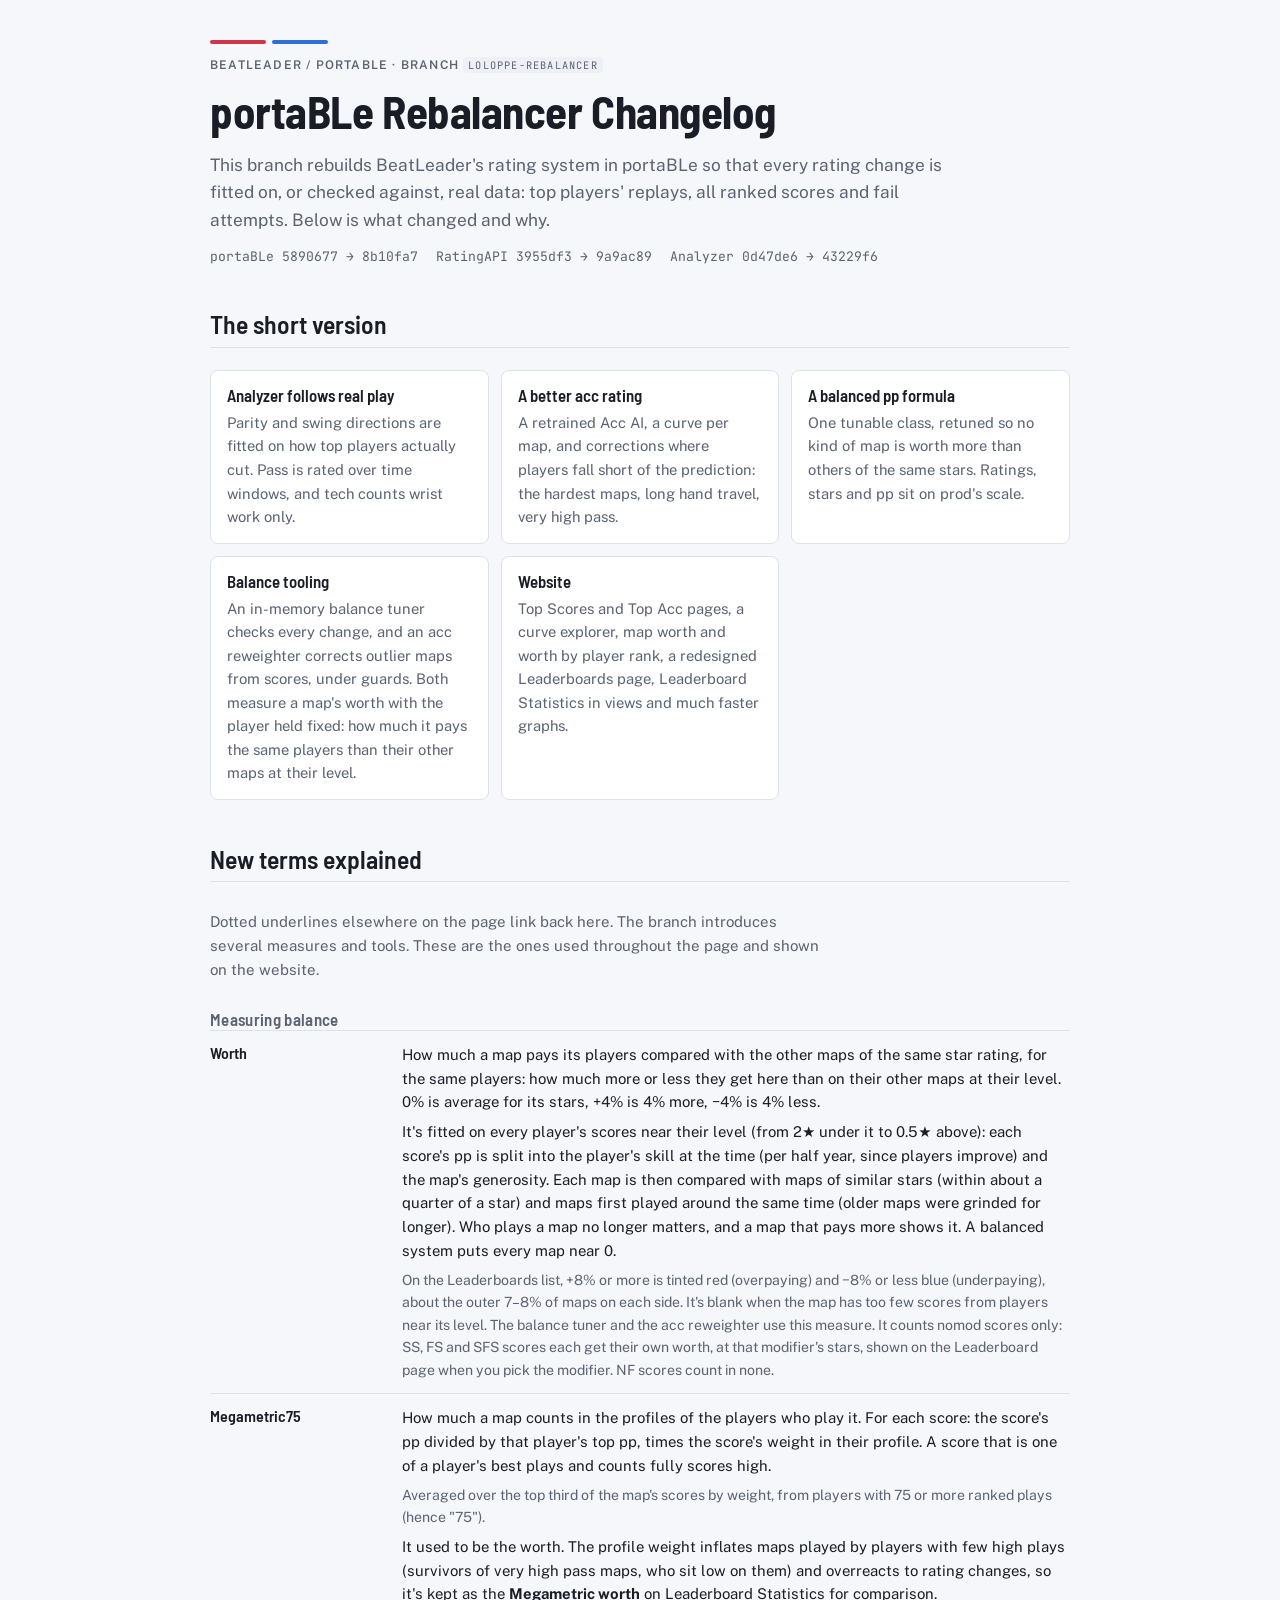
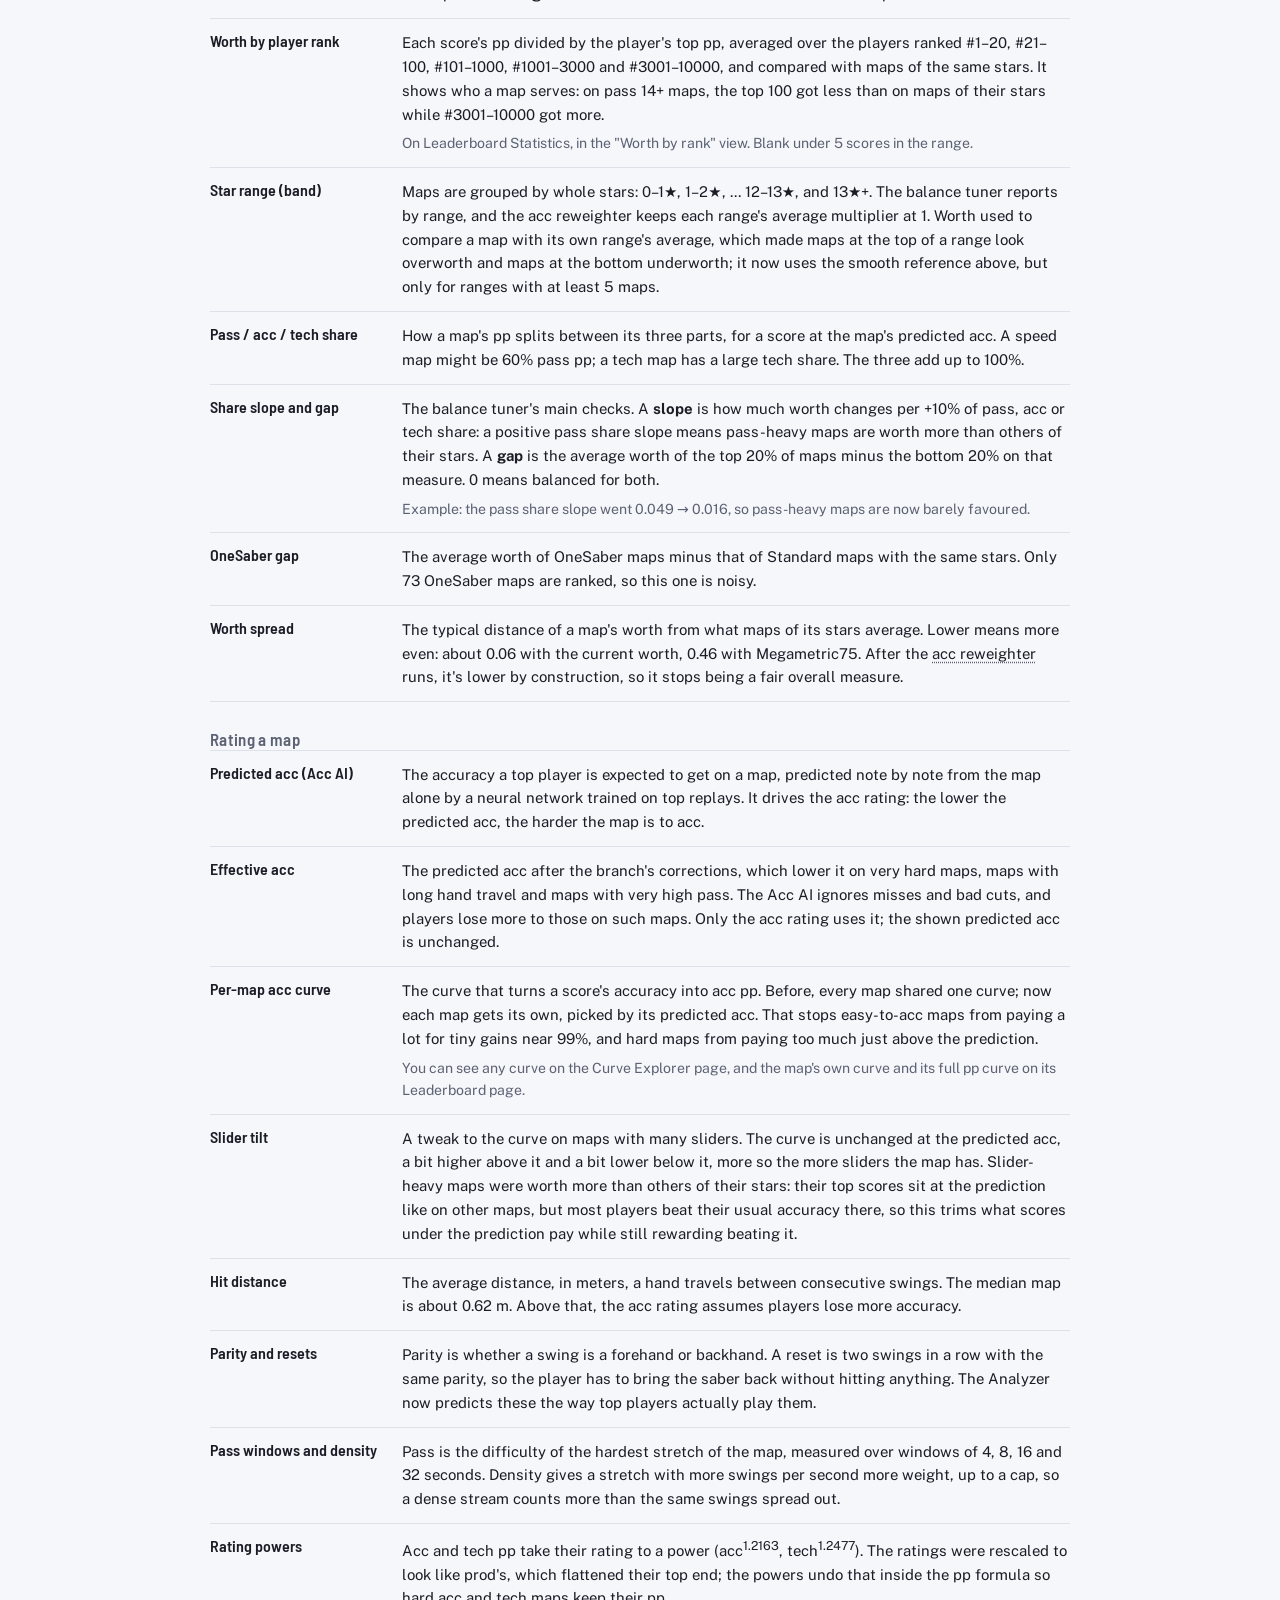
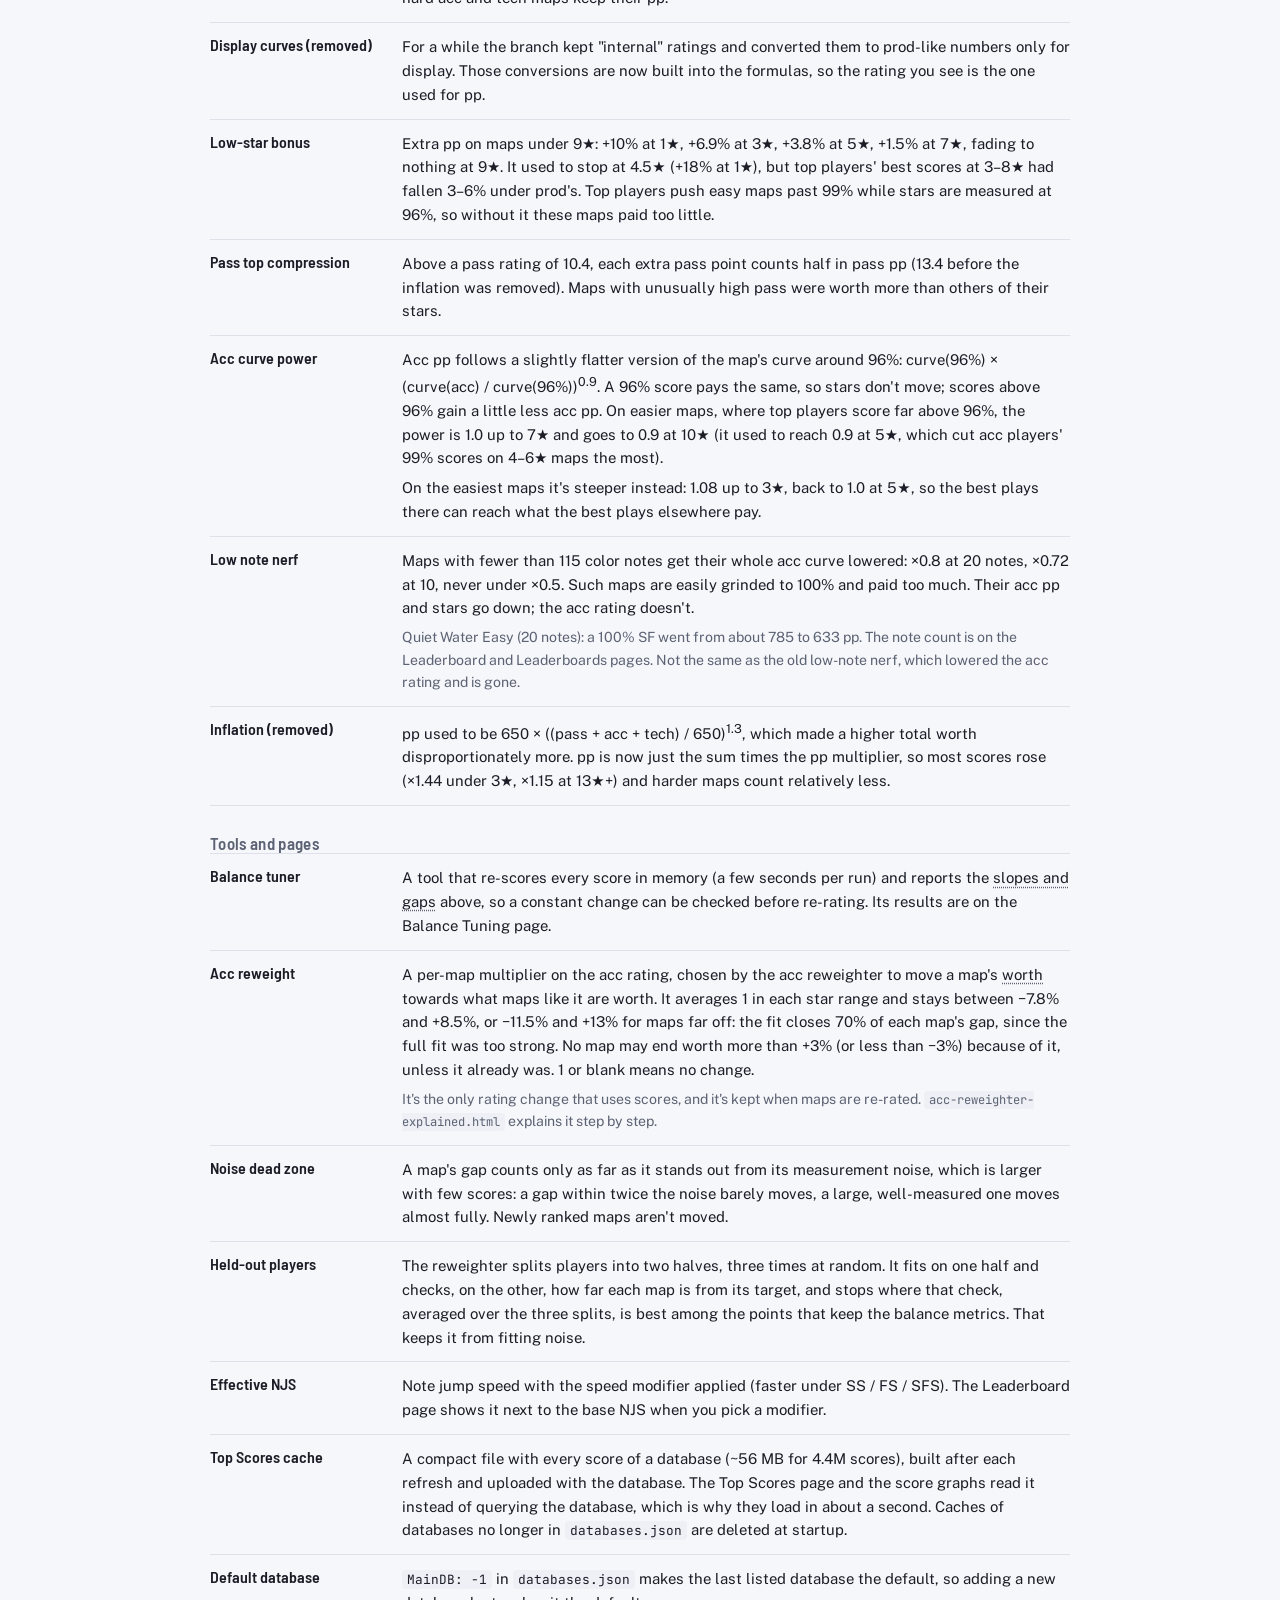
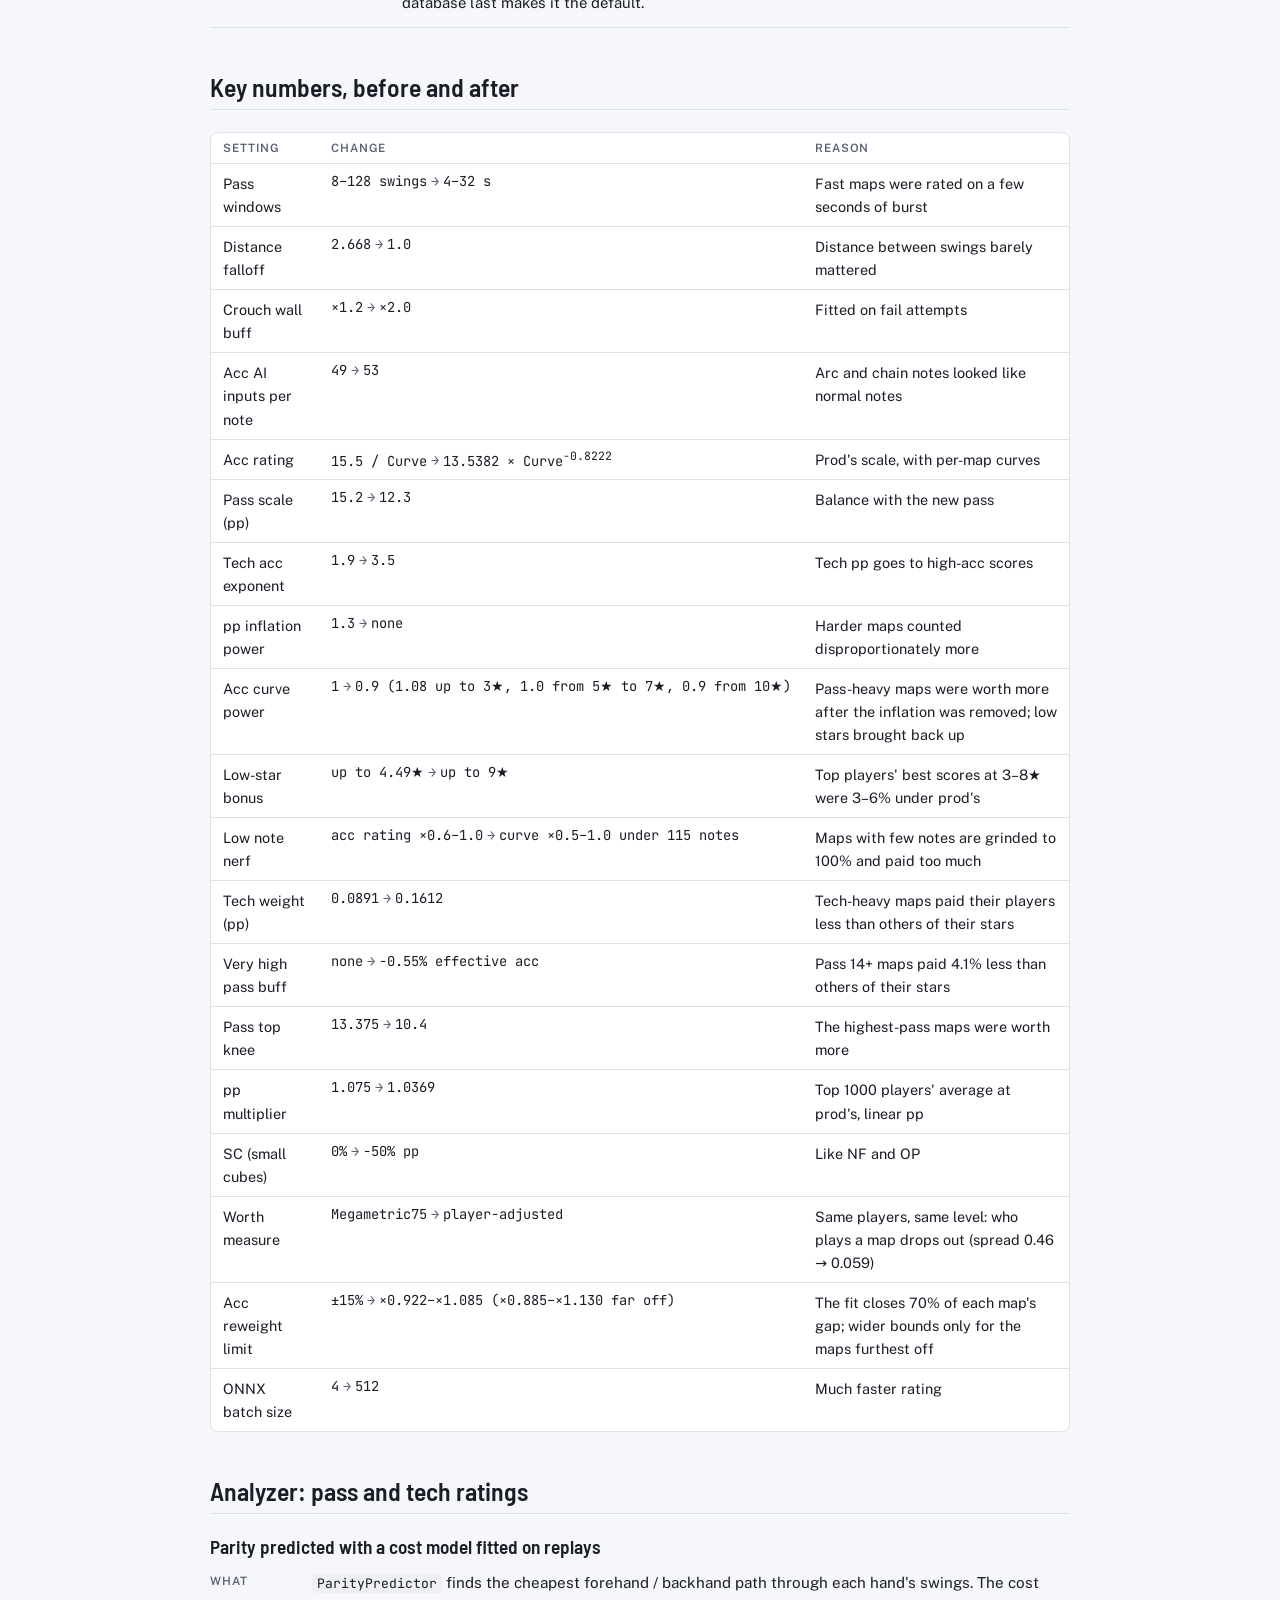
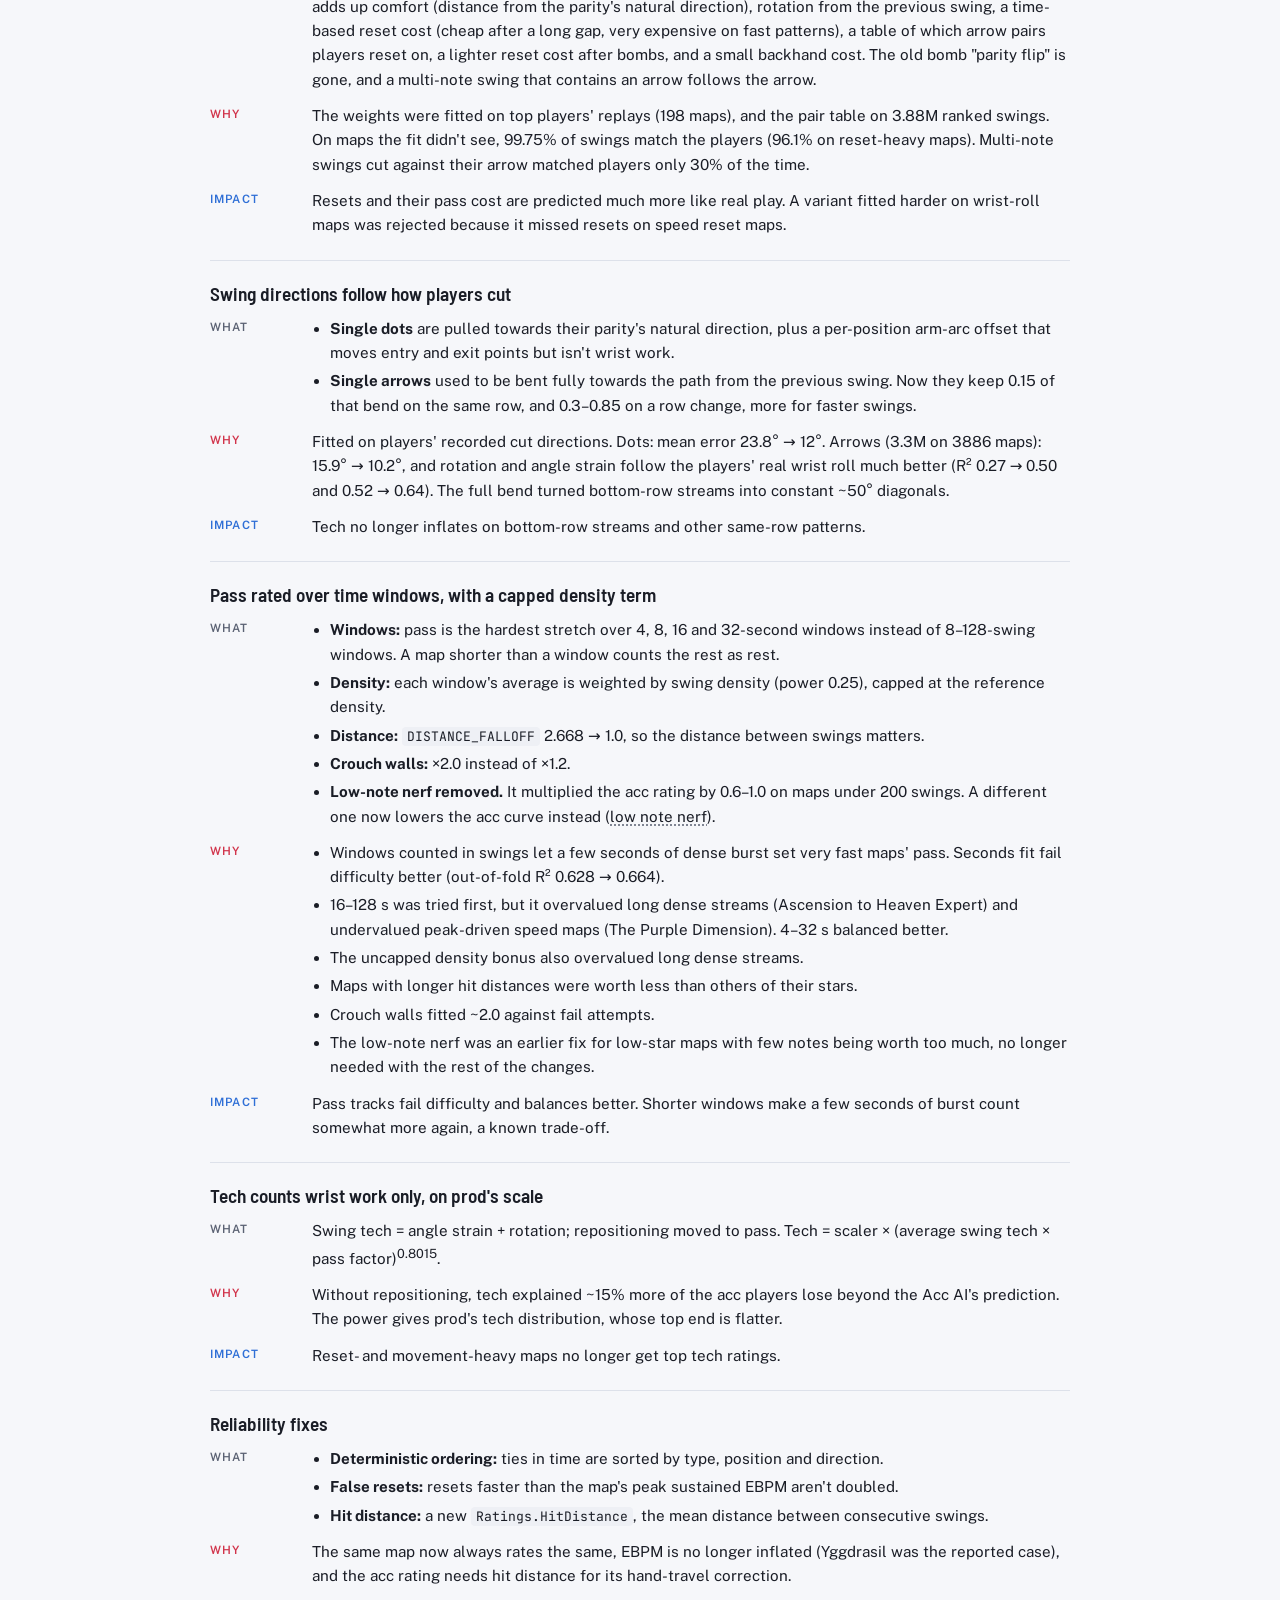
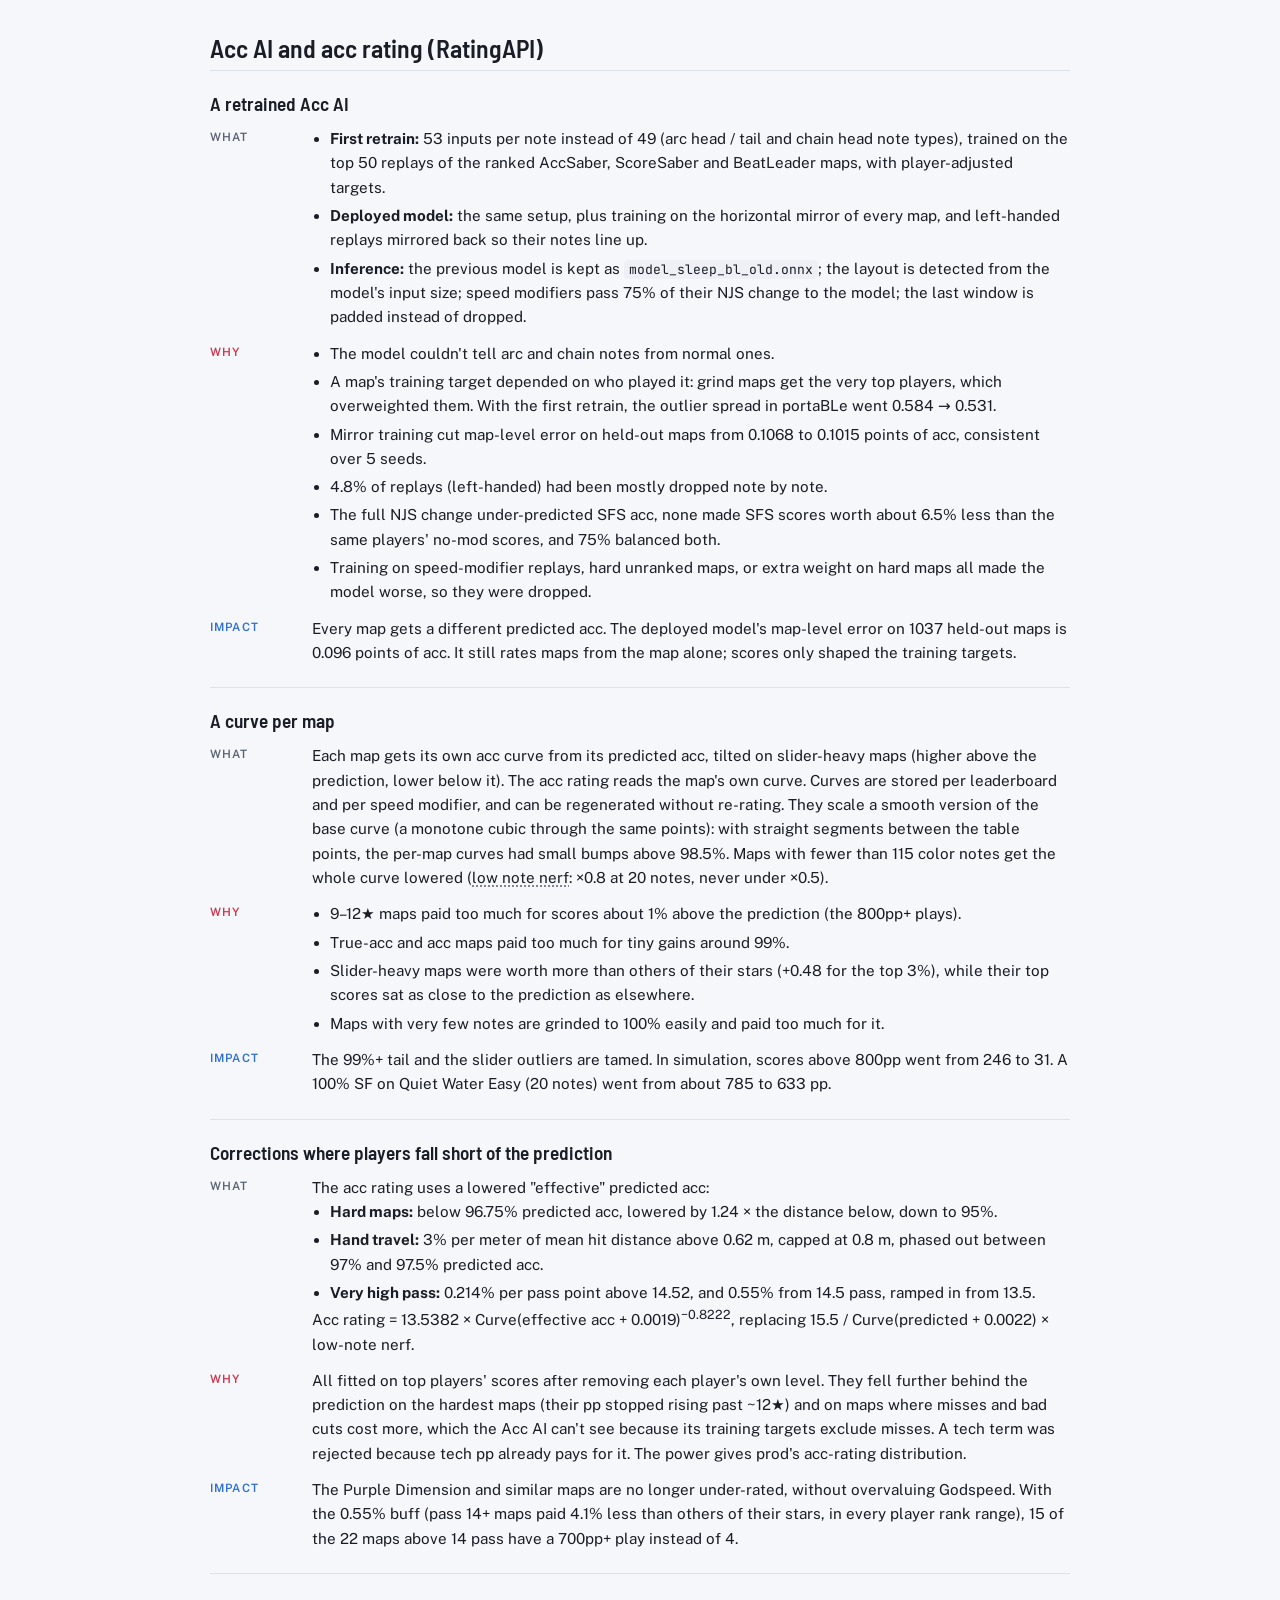
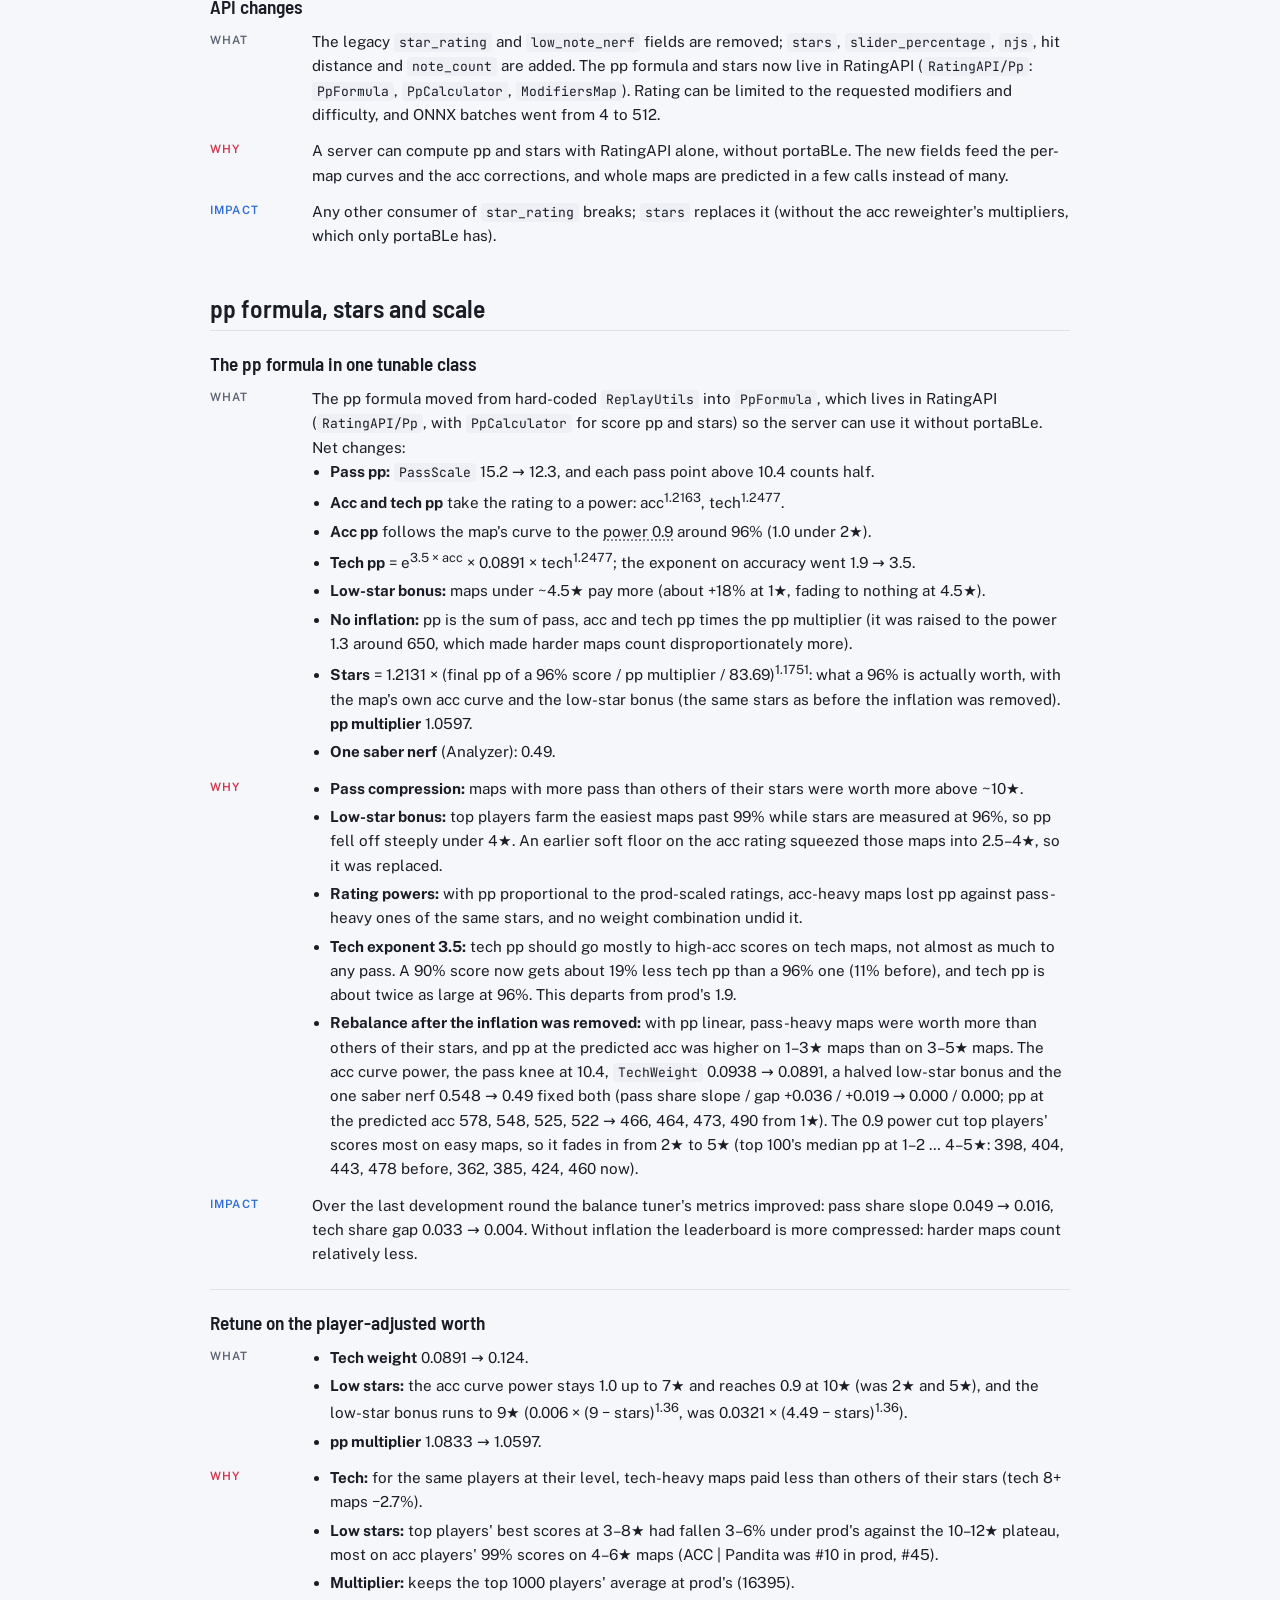
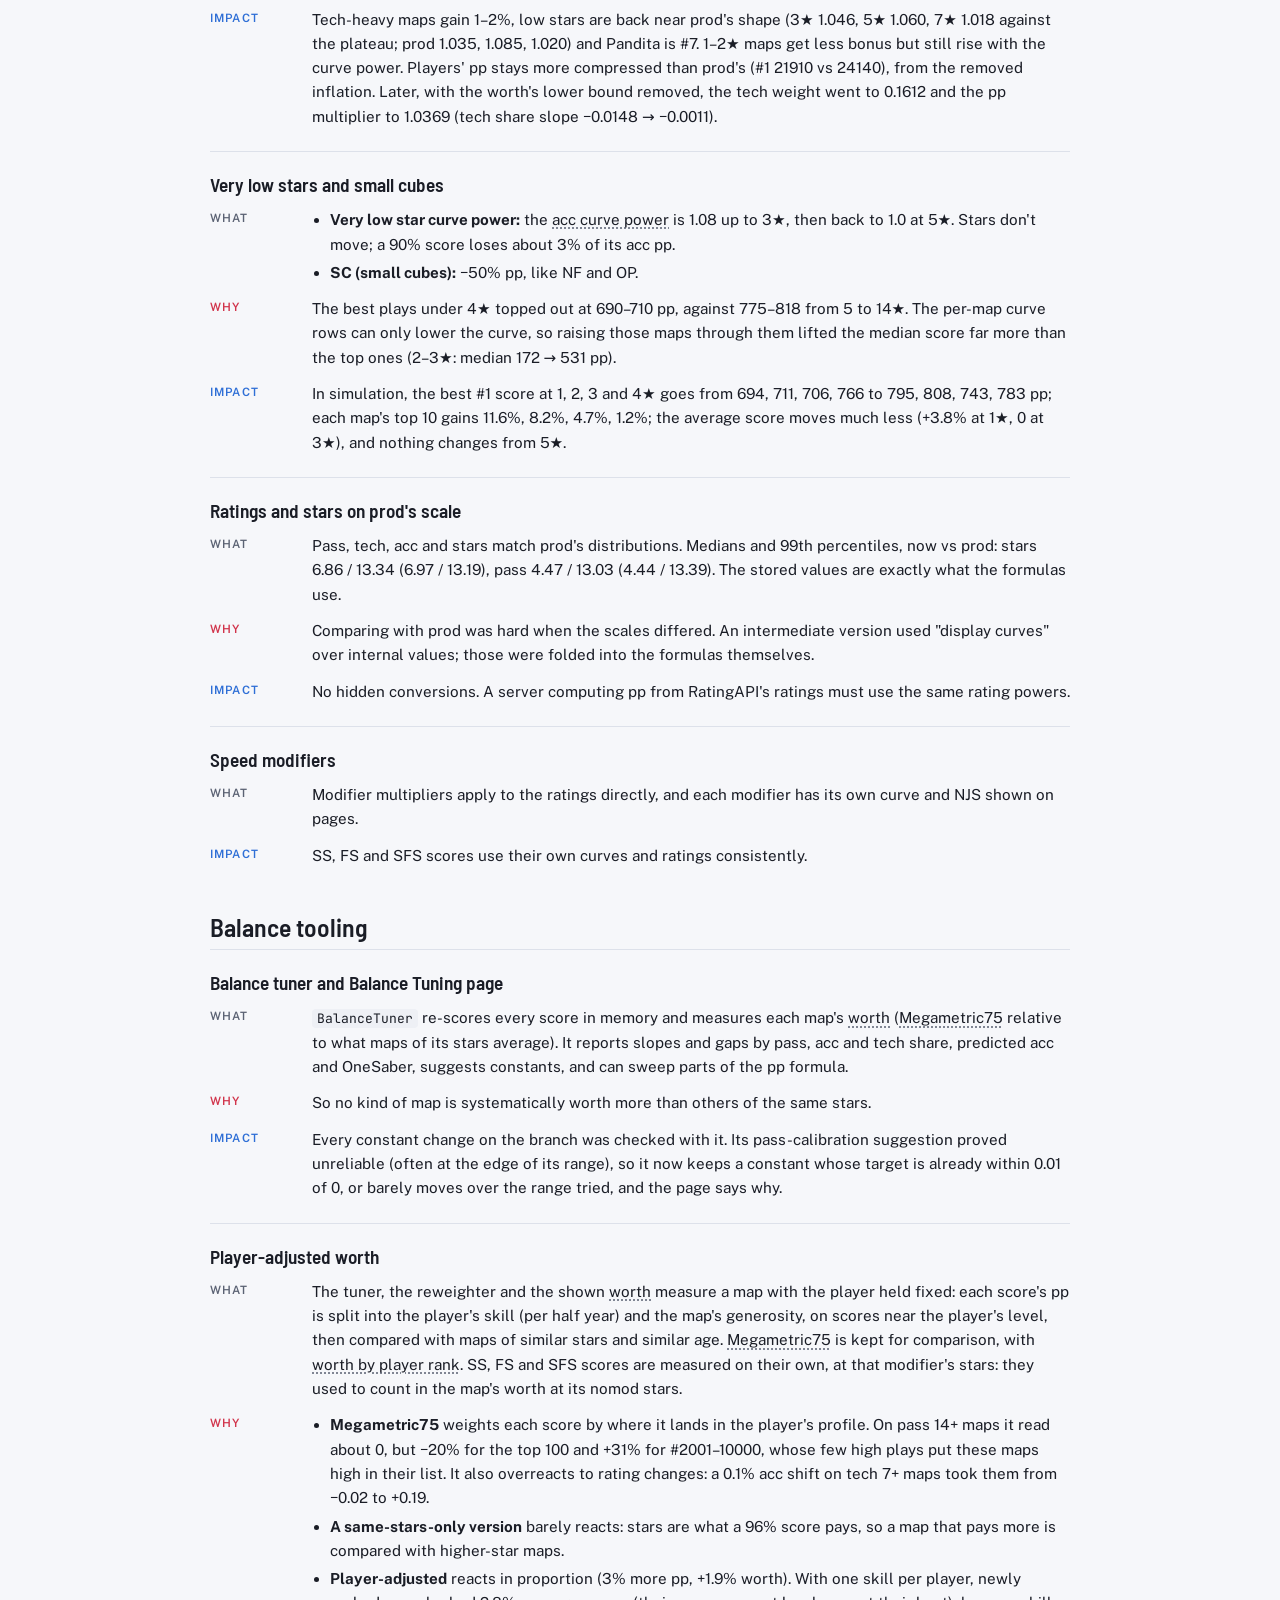
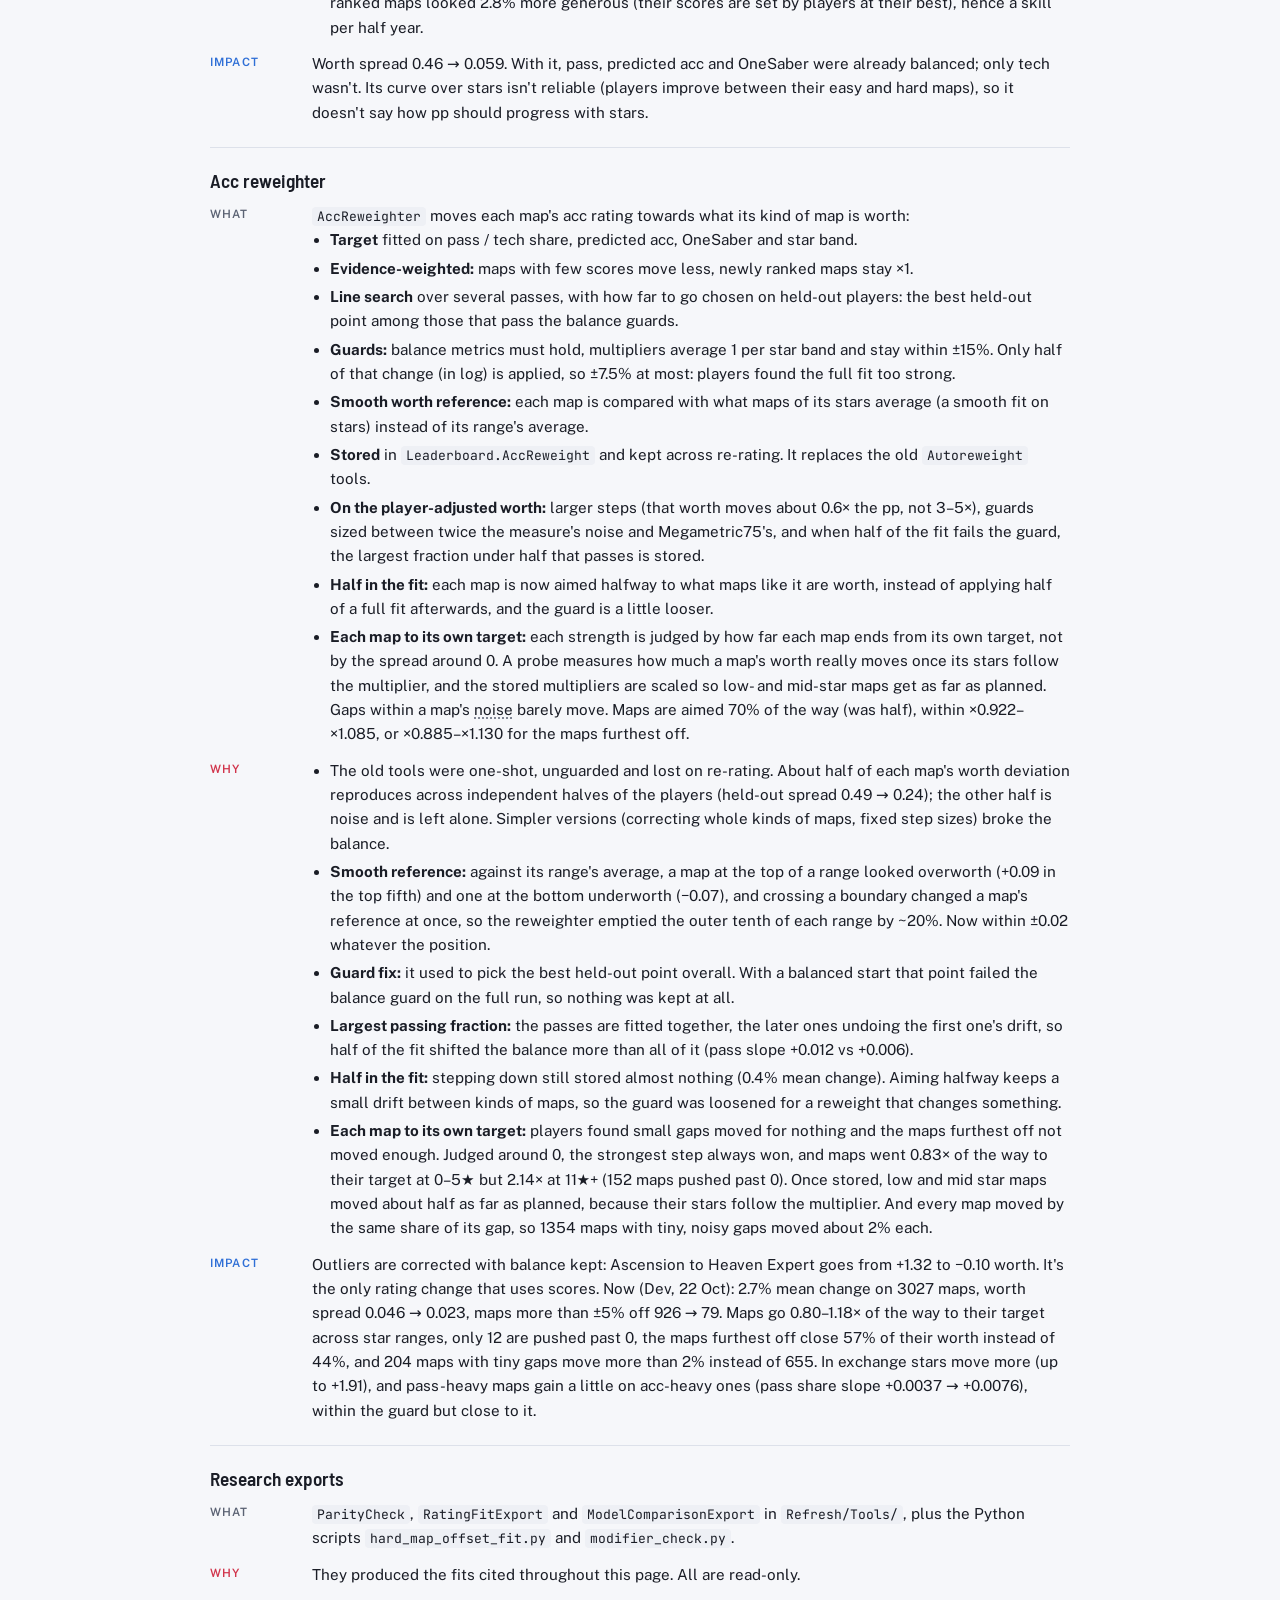
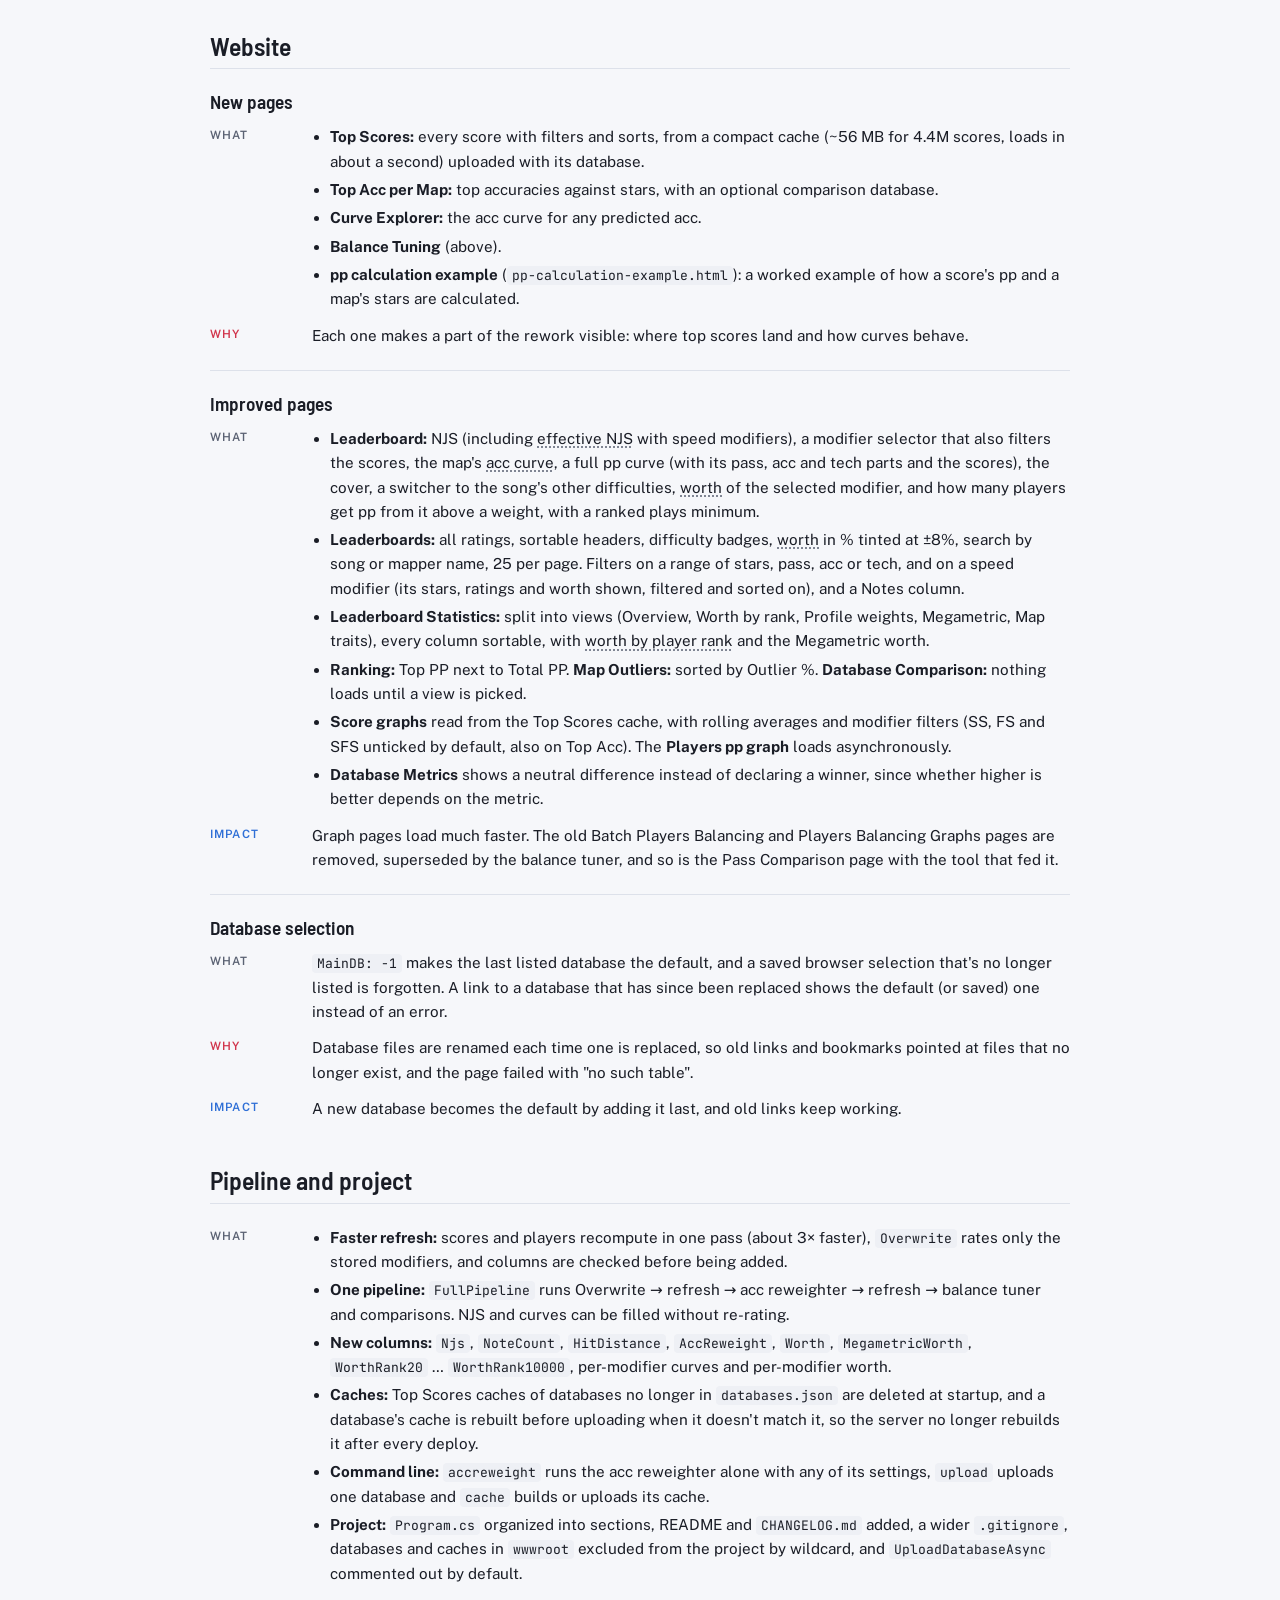
==== commit ac1b51ec: "Slider tilt 0.3, rerate curve settings, red beaten emulated tops on Leaderboards, Stars column on Pl" ====
--- a/portaBLe-rebalancer-changelog.html
+++ b/portaBLe-rebalancer-changelog.html
@@ -157,7 +157,7 @@
         <span>The curve that turns a score's accuracy into acc pp. Before, every map shared one curve; now each map gets its own, picked by its predicted acc. That stops easy-to-acc maps from paying a lot for tiny gains near 99%, and hard maps from paying too much just above the prediction.</span>
         <span class="eg">You can see any curve on the Curve Explorer page, and the map's own curve and its full pp curve on its Leaderboard page.</span></dd></div>
       <div id="tilt"><dt>Slider tilt</dt><dd>
-        <span>A tweak to the curve on maps with many sliders. The curve is unchanged at the predicted acc, a bit higher above it and a bit lower below it, more so the more sliders the map has. Slider-heavy maps were worth more than others of their stars, and their top scores usually sit about 0.5% under the prediction, so this trims what those scores pay while still rewarding beating the prediction.</span></dd></div>
+        <span>A tweak to the curve on maps with many sliders. The curve is unchanged at the predicted acc, a bit higher above it and a bit lower below it, more so the more sliders the map has. Slider-heavy maps were worth more than others of their stars: their top scores sit at the prediction like on other maps, but most players beat their usual accuracy there, so this trims what scores under the prediction pay while still rewarding beating it.</span></dd></div>
       <div id="hit-distance"><dt>Hit distance</dt><dd>
         <span>The average distance, in meters, a hand travels between consecutive swings. The median map is about 0.62 m. Above that, the acc rating assumes players lose more accuracy.</span></dd></div>
       <div id="parity"><dt>Parity and resets</dt><dd>
